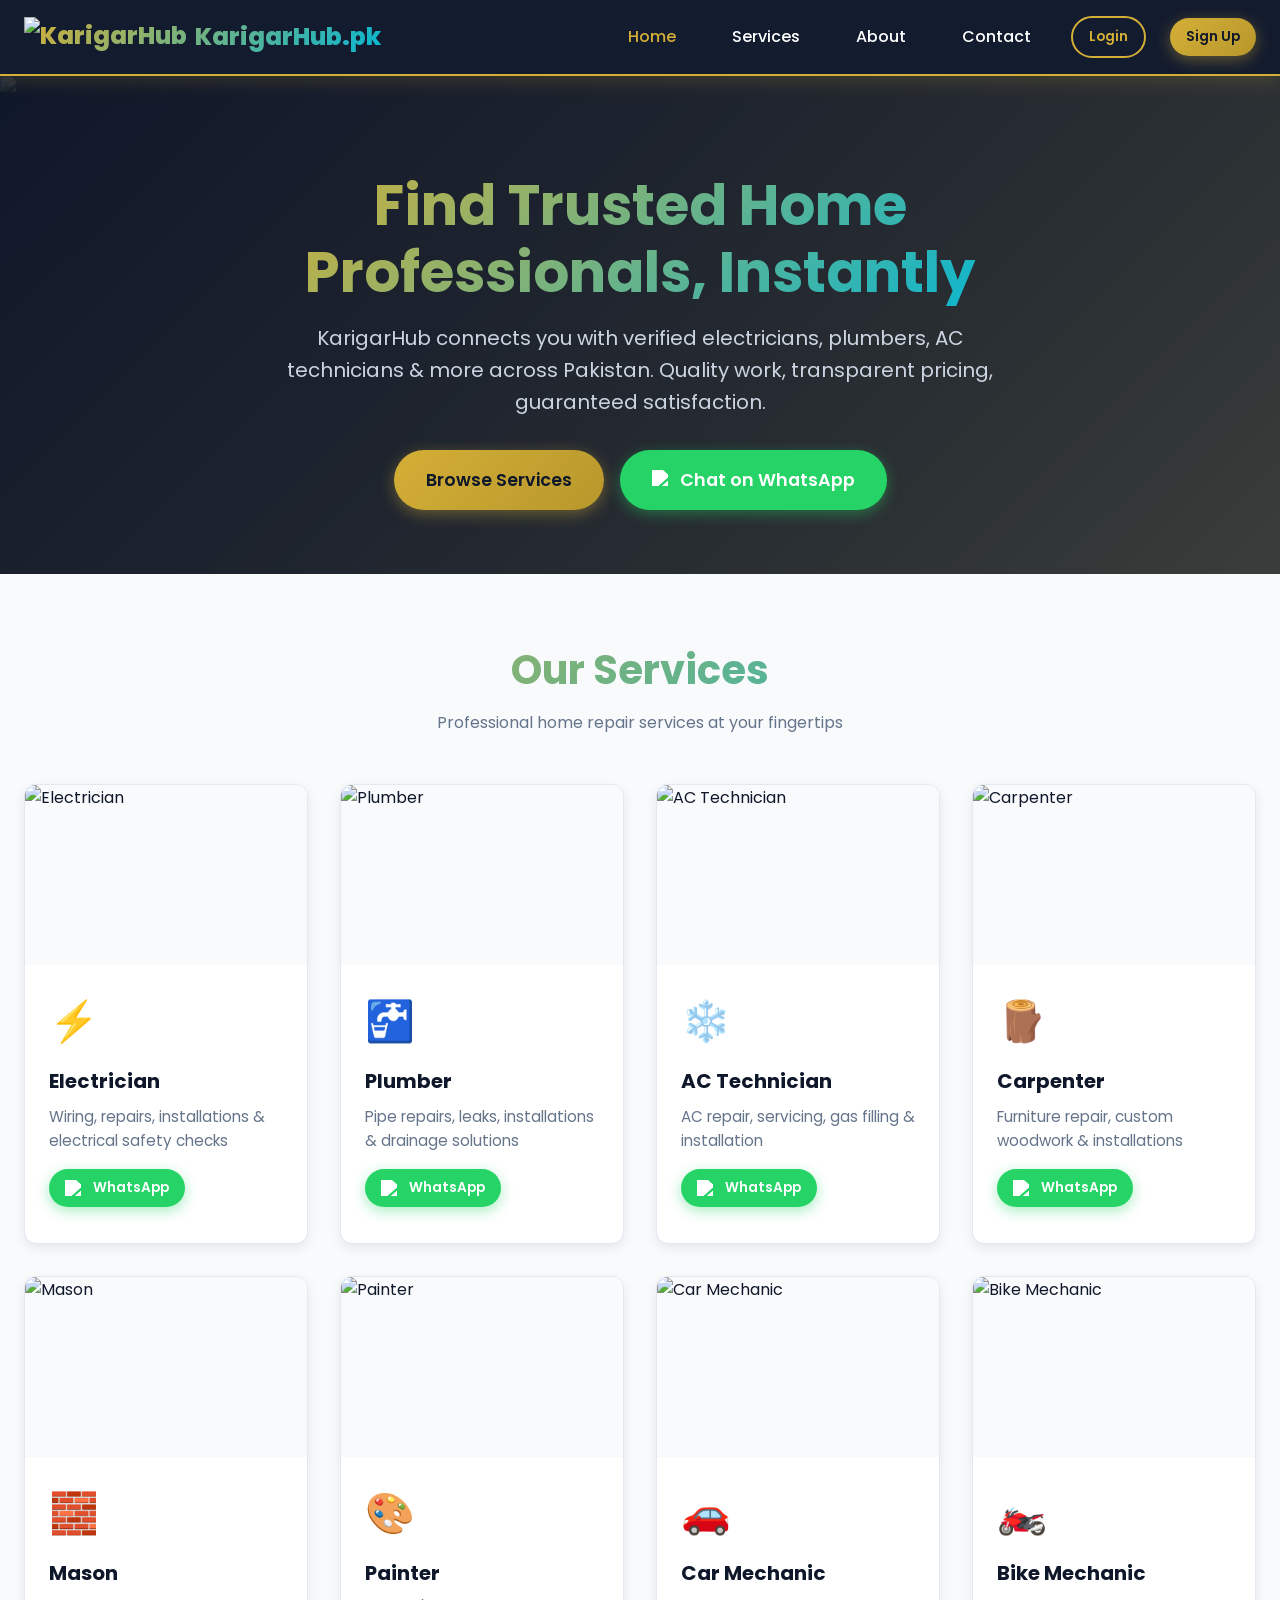
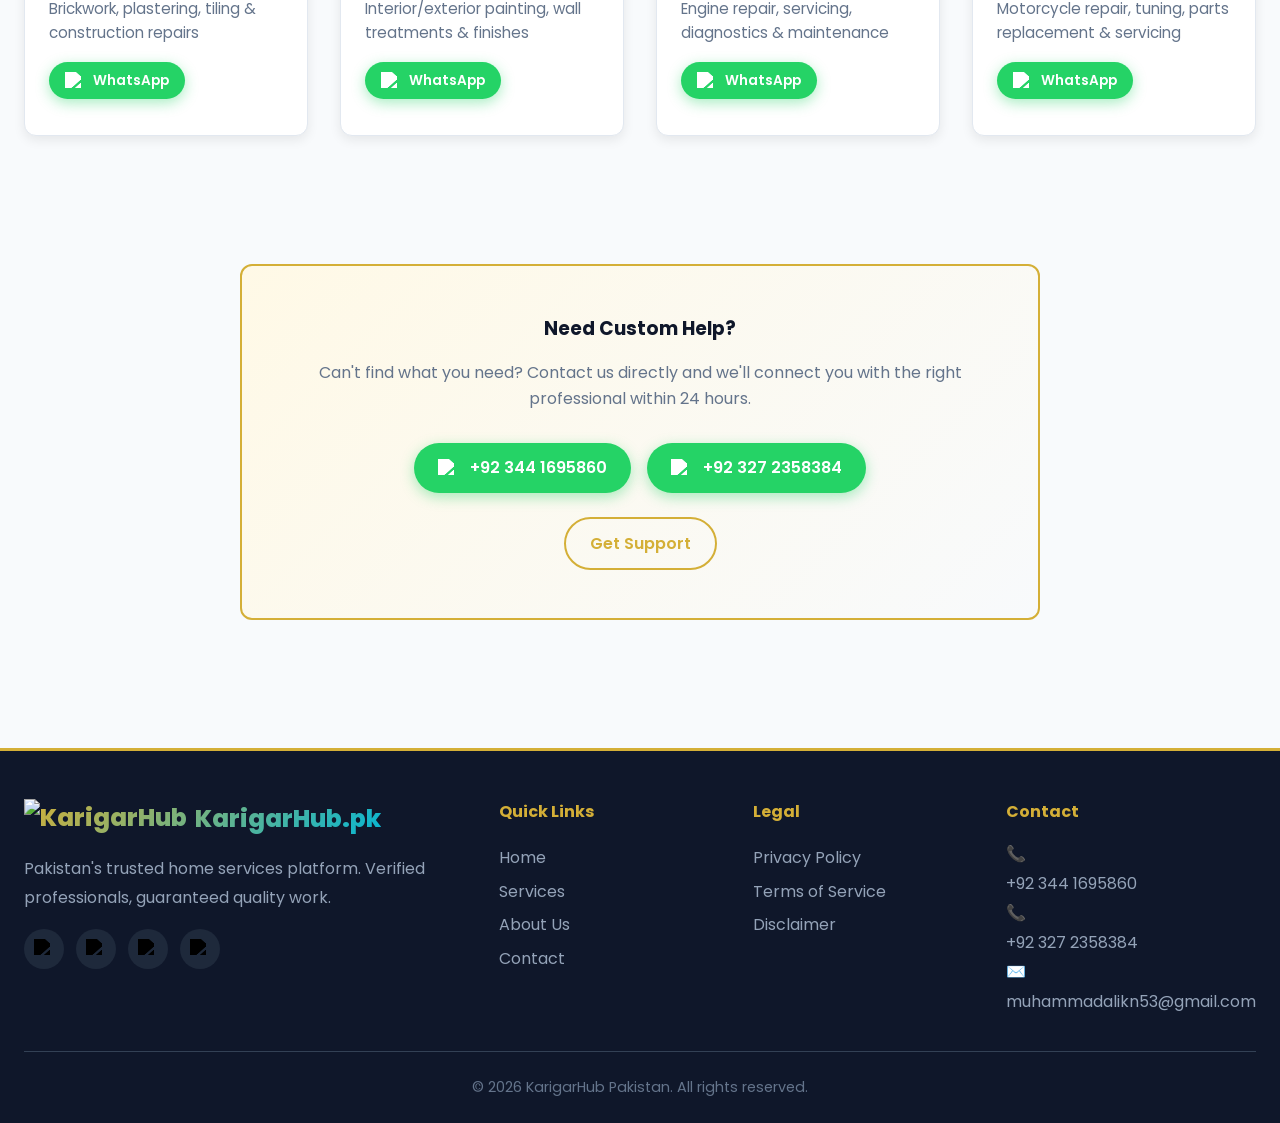
==== index.html @ e507ef94 "Update index.html" ====
<!DOCTYPE html>
<html lang="en-GB" dir="ltr">
<head>
  <meta charset="UTF-8">
  <meta name="viewport" content="width=device-width, initial-scale=1.0">
  <title>KarigarHub Pakistan – Home Services Platform</title>
  <meta name="description" content="Find trusted electricians, plumbers, AC technicians & mechanics in Pakistan. Fast, reliable home services at your doorstep.">
  <meta name="keywords" content="home services pakistan, electrician, plumber, ac repair, karigarhub">
  <meta name="author" content="Muhammad Ali">
  
  <!-- Favicon -->
  <link rel="icon" type="image/png" href="assets/images/favicon.png">
  
  <!-- Google Fonts - Poppins -->
  <link rel="preconnect" href="https://fonts.googleapis.com">
  <link rel="preconnect" href="https://fonts.gstatic.com" crossorigin>
  <link href="https://fonts.googleapis.com/css2?family=Poppins:wght@400;500;600;700;800&display=swap" rel="stylesheet">
  
  <style>
    :root {
      --primary: #D4AF37;
      --primary-dark: #B8972B;
      --primary-light: #FFF9E6;
      --secondary: #0F172A;
      --accent: #06B6D4;
      --bg: #F8FAFC;
      --surface: #FFFFFF;
      --text: #0F172A;
      --text-sec: #64748B;
      --border: #E2E8F0;
      --radius: 12px;
      --radius-full: 9999px;
      --shadow: 0 4px 12px rgba(0, 0, 0, 0.08);
      --shadow-lg: 0 8px 30px rgba(0, 0, 0, 0.12);
      --transition: all 0.3s cubic-bezier(0.4, 0, 0.2, 1);
    }
    
    * { box-sizing: border-box; margin: 0; padding: 0; }
    html { scroll-behavior: smooth; }
    body {
      font-family: 'Poppins', sans-serif;
      background: var(--bg);
      color: var(--text);
      line-height: 1.6;
    }
    
    .container { max-width: 1280px; margin: 0 auto; padding: 0 1.5rem; }
    .text-center { text-align: center; }
    .text-muted { color: var(--text-sec); }
    .section { padding: 4rem 0; }
    
    /* Navbar */
    .navbar {
      position: sticky; top: 0; z-index: 1000;
      background: rgba(15, 23, 42, 0.98);
      backdrop-filter: blur(20px);
      border-bottom: 2px solid var(--primary);
      padding: 1rem 0;
      box-shadow: 0 4px 20px rgba(212, 175, 55, 0.2);
    }
    .nav-container {
      display: flex; justify-content: space-between; align-items: center;
      max-width: 1280px; margin: 0 auto; padding: 0 1.5rem;
    }
    .logo {
      display: flex; align-items: center; gap: 0.5rem;
      font-weight: 800; font-size: 1.5rem;
      background: linear-gradient(135deg, var(--primary), var(--accent));
      -webkit-background-clip: text; -webkit-text-fill-color: transparent;
      text-decoration: none;
    }
    .logo-img { height: 40px; width: auto; }
    .nav-links { display: flex; gap: 1.5rem; align-items: center; }
    .nav-link {
      color: white; text-decoration: none; font-weight: 500;
      padding: 0.5rem 1rem; border-radius: var(--radius-full);
      transition: var(--transition);
    }
    .nav-link:hover, .nav-link.active { color: var(--primary); }
    .mobile-toggle { display: none; background: none; border: none; color: white; font-size: 1.5rem; cursor: pointer; }
    
    /* Buttons */
    .btn {
      display: inline-flex; align-items: center; justify-content: center;
      gap: 0.5rem; padding: 0.75rem 1.5rem;
      font-family: 'Poppins', sans-serif; font-weight: 600;
      border-radius: var(--radius-full); border: none; cursor: pointer;
      transition: var(--transition); text-decoration: none;
    }
    .btn-primary {
      background: linear-gradient(135deg, var(--primary), var(--primary-dark));
      color: var(--secondary); box-shadow: 0 4px 15px rgba(212, 175, 55, 0.4);
    }
    .btn-primary:hover { transform: translateY(-3px); box-shadow: 0 6px 25px rgba(212, 175, 55, 0.6); }
    .btn-outline {
      background: transparent; border: 2px solid var(--primary); color: var(--primary);
    }
    .btn-outline:hover { background: var(--primary); color: var(--secondary); }
    .btn-whatsapp {
      background: #25D366; color: white; box-shadow: 0 4px 14px rgba(37, 211, 102, 0.4);
    }
    .btn-whatsapp:hover { background: #128C7E; transform: translateY(-2px); }
    .btn-sm { padding: 0.5rem 1rem; font-size: 0.85rem; }
    .btn-lg { padding: 1rem 2rem; font-size: 1.1rem; }
    
    /* Hero */
    .hero {
      position: relative; padding: 6rem 0 4rem;
      background: linear-gradient(135deg, var(--secondary), #1E293B);
      overflow: hidden;
    }
    .hero-bg { position: absolute; inset: 0; }
    .hero-bg-img {
      width: 100%; height: 100%; object-fit: cover;
      filter: brightness(0.6);
    }
    .hero-overlay {
      position: absolute; inset: 0;
      background: linear-gradient(135deg, rgba(15,23,42,0.85), rgba(212,175,55,0.15));
    }
    .hero-content { position: relative; z-index: 1; text-align: center; max-width: 800px; margin: 0 auto; }
    .hero h1 {
      font-size: clamp(2rem, 5vw, 3.5rem);
      margin-bottom: 1rem;
      background: linear-gradient(135deg, var(--primary), var(--accent));
      -webkit-background-clip: text; -webkit-text-fill-color: transparent;
      line-height: 1.2;
    }
    .hero p { font-size: 1.25rem; margin-bottom: 2rem; color: #CBD5E1; }
    .hero-cta { display: flex; gap: 1rem; justify-content: center; flex-wrap: wrap; }
    
    /* Services */
    .section-header { margin-bottom: 3rem; }
    .section-header h2 {
      font-size: 2.5rem; margin-bottom: 0.5rem;
      background: linear-gradient(135deg, var(--primary), var(--accent));
      -webkit-background-clip: text; -webkit-text-fill-color: transparent;
    }
    .services-grid {
      display: grid; grid-template-columns: repeat(auto-fit, minmax(280px, 1fr));
      gap: 2rem;
    }
    .service-card {
      background: var(--surface); border-radius: var(--radius);
      overflow: hidden; box-shadow: var(--shadow);
      transition: var(--transition); border: 1px solid var(--border);
    }
    .service-card:hover {
      transform: translateY(-8px); box-shadow: var(--shadow-lg);
      border-color: var(--primary);
    }
    .service-card-img {
      height: 180px; overflow: hidden; background: var(--bg);
    }
    .service-card-img img {
      width: 100%; height: 100%; object-fit: cover;
      transition: var(--transition);
    }
    .service-card:hover .service-card-img img { transform: scale(1.05); }
    .service-card-content { padding: 1.5rem; }
    .service-icon { font-size: 2.5rem; margin-bottom: 0.75rem; display: block; }
    .service-name { font-weight: 700; font-size: 1.25rem; margin-bottom: 0.5rem; }
    .service-desc { font-size: 0.95rem; margin-bottom: 1rem; color: var(--text-sec); }
    
    /* Support CTA */
    .support-cta {
      background: linear-gradient(135deg, var(--primary-light), var(--bg));
      border: 2px solid var(--primary);
    }
    
    /* Footer */
    .footer {
      background: var(--secondary); border-top: 3px solid var(--primary);
      padding: 3rem 0 1.5rem; margin-top: 4rem;
    }
    .footer-grid {
      display: grid; grid-template-columns: 2fr 1fr 1fr 1fr;
      gap: 2rem; margin-bottom: 2rem;
    }
    .footer-brand .logo { margin-bottom: 1rem; display: inline-flex; }
    .footer-brand p { color: #94A3B8; line-height: 1.8; }
    .footer-links h4 { color: var(--primary); margin-bottom: 1rem; font-size: 1rem; }
    .footer-links a {
      display: block; padding: 0.25rem 0; color: #94A3B8;
      transition: var(--transition); text-decoration: none;
    }
    .footer-links a:hover { color: var(--primary); padding-left: 8px; }
    .social-links { display: flex; gap: 0.75rem; margin-top: 1rem; }
    .social-link {
      width: 40px; height: 40px; border-radius: 50%;
      background: #1E293B; display: flex; align-items: center;
      justify-content: center; color: var(--primary); transition: var(--transition);
    }
    .social-link:hover { background: var(--primary); color: var(--secondary); transform: translateY(-3px); }
    .social-link img { width: 20px; height: 20px; filter: brightness(0) saturate(100%); }
    .footer-bottom {
      text-align: center; padding-top: 1.5rem;
      border-top: 1px solid #334155; color: #64748B; font-size: 0.9rem;
    }
    
    /* Responsive */
    @media (max-width: 992px) {
      .footer-grid { grid-template-columns: 1fr 1fr; }
    }
    @media (max-width: 768px) {
      .nav-links { display: none; }
      .mobile-toggle { display: block; }
      .hero h1 { font-size: 2rem; }
      .hero p { font-size: 1rem; }
      .hero-cta { flex-direction: column; }
      .btn-lg { width: 100%; max-width: 300px; }
      .services-grid { grid-template-columns: 1fr; }
      .footer-grid { grid-template-columns: 1fr; text-align: center; }
      .social-links { justify-content: center; }
    }
  </style>
</head>
<body>
  <!-- Navigation -->
  <nav class="navbar">
    <div class="nav-container">
      <a href="index.html" class="logo">
        <img src="assets/images/logo.png" alt="KarigarHub" class="logo-img">
        KarigarHub.pk
      </a>
      <button class="mobile-toggle" aria-label="Toggle menu">☰</button>
      <div class="nav-links">
        <a href="index.html" class="nav-link active">Home</a>
        <a href="#services" class="nav-link">Services</a>
        <a href="about.html" class="nav-link">About</a>
        <a href="contact.html" class="nav-link">Contact</a>
        <a href="login.html" class="btn btn-sm btn-outline">Login</a>
        <a href="signup.html" class="btn btn-sm btn-primary">Sign Up</a>
      </div>
    </div>
  </nav>
  
  <!-- Hero Section -->
  <section class="hero">
    <div class="hero-bg">
      <img src="assets/images/hero.jpg" alt="Home services in Pakistan" class="hero-bg-img">
      <div class="hero-overlay"></div>
    </div>
    <div class="hero-content container">
      <h1>Find Trusted Home Professionals, Instantly</h1>
      <p>KarigarHub connects you with verified electricians, plumbers, AC technicians & more across Pakistan. Quality work, transparent pricing, guaranteed satisfaction.</p>
      <div class="hero-cta">
        <a href="#services" class="btn btn-lg btn-primary">Browse Services</a>
        <a href="https://wa.me/923441695860" target="_blank" rel="noopener" class="btn btn-lg btn-whatsapp">
          <img src="assets/icons/whatsapp.svg" alt="WhatsApp" style="width: 20px; height: 20px; filter: brightness(0) invert(1);">
          Chat on WhatsApp
        </a>
      </div>
    </div>
  </section>
  
  <!-- Services Section -->
  <section id="services" class="section">
    <div class="container">
      <div class="section-header text-center">
        <h2>Our Services</h2>
        <p class="text-muted">Professional home repair services at your fingertips</p>
      </div>
      
      <div class="services-grid">
        <!-- Electrician -->
        <article class="service-card">
          <div class="service-card-img">
            <img src="assets/images/electrician.jpg" alt="Electrician">
          </div>
          <div class="service-card-content">
            <span class="service-icon">⚡</span>
            <h3 class="service-name">Electrician</h3>
            <p class="service-desc">Wiring, repairs, installations & electrical safety checks</p>
            <a href="https://wa.me/923441695860?text=I need an electrician" target="_blank" rel="noopener" class="btn btn-sm btn-whatsapp">
              <img src="assets/icons/whatsapp.svg" alt="WhatsApp" style="width: 16px; height: 16px; filter: brightness(0) invert(1); margin-right: 4px;">
              WhatsApp
            </a>
          </div>
        </article>
        
        <!-- Plumber -->
        <article class="service-card">
          <div class="service-card-img">
            <img src="assets/images/plumber.jpg" alt="Plumber">
          </div>
          <div class="service-card-content">
            <span class="service-icon">🚰</span>
            <h3 class="service-name">Plumber</h3>
            <p class="service-desc">Pipe repairs, leaks, installations & drainage solutions</p>
            <a href="https://wa.me/923441695860?text=I need a plumber" target="_blank" rel="noopener" class="btn btn-sm btn-whatsapp">
              <img src="assets/icons/whatsapp.svg" alt="WhatsApp" style="width: 16px; height: 16px; filter: brightness(0) invert(1); margin-right: 4px;">
              WhatsApp
            </a>
          </div>
        </article>
        
        <!-- AC Technician -->
        <article class="service-card">
          <div class="service-card-img">
            <img src="assets/images/ac-tech.jpg" alt="AC Technician">
          </div>
          <div class="service-card-content">
            <span class="service-icon">❄️</span>
            <h3 class="service-name">AC Technician</h3>
            <p class="service-desc">AC repair, servicing, gas filling & installation</p>
            <a href="https://wa.me/923441695860?text=I need AC repair" target="_blank" rel="noopener" class="btn btn-sm btn-whatsapp">
              <img src="assets/icons/whatsapp.svg" alt="WhatsApp" style="width: 16px; height: 16px; filter: brightness(0) invert(1); margin-right: 4px;">
              WhatsApp
            </a>
          </div>
        </article>
        
        <!-- Carpenter -->
        <article class="service-card">
          <div class="service-card-img">
            <img src="assets/images/carpenter.jpg" alt="Carpenter">
          </div>
          <div class="service-card-content">
            <span class="service-icon">🪵</span>
            <h3 class="service-name">Carpenter</h3>
            <p class="service-desc">Furniture repair, custom woodwork & installations</p>
            <a href="https://wa.me/923441695860?text=I need a carpenter" target="_blank" rel="noopener" class="btn btn-sm btn-whatsapp">
              <img src="assets/icons/whatsapp.svg" alt="WhatsApp" style="width: 16px; height: 16px; filter: brightness(0) invert(1); margin-right: 4px;">
              WhatsApp
            </a>
          </div>
        </article>
        
        <!-- Mason -->
        <article class="service-card">
          <div class="service-card-img">
            <img src="assets/images/mason.jpg" alt="Mason">
          </div>
          <div class="service-card-content">
            <span class="service-icon">🧱</span>
            <h3 class="service-name">Mason</h3>
            <p class="service-desc">Brickwork, plastering, tiling & construction repairs</p>
            <a href="https://wa.me/923441695860?text=I need a mason" target="_blank" rel="noopener" class="btn btn-sm btn-whatsapp">
              <img src="assets/icons/whatsapp.svg" alt="WhatsApp" style="width: 16px; height: 16px; filter: brightness(0) invert(1); margin-right: 4px;">
              WhatsApp
            </a>
          </div>
        </article>
        
        <!-- Painter -->
        <article class="service-card">
          <div class="service-card-img">
            <img src="assets/images/painter.jpg" alt="Painter">
          </div>
          <div class="service-card-content">
            <span class="service-icon">🎨</span>
            <h3 class="service-name">Painter</h3>
            <p class="service-desc">Interior/exterior painting, wall treatments & finishes</p>
            <a href="https://wa.me/923441695860?text=I need a painter" target="_blank" rel="noopener" class="btn btn-sm btn-whatsapp">
              <img src="assets/icons/whatsapp.svg" alt="WhatsApp" style="width: 16px; height: 16px; filter: brightness(0) invert(1); margin-right: 4px;">
              WhatsApp
            </a>
          </div>
        </article>
        
        <!-- Car Mechanic -->
        <article class="service-card">
          <div class="service-card-img">
            <img src="assets/images/car-mechanic.jpg" alt="Car Mechanic">
          </div>
          <div class="service-card-content">
            <span class="service-icon">🚗</span>
            <h3 class="service-name">Car Mechanic</h3>
            <p class="service-desc">Engine repair, servicing, diagnostics & maintenance</p>
            <a href="https://wa.me/923441695860?text=I need a car mechanic" target="_blank" rel="noopener" class="btn btn-sm btn-whatsapp">
              <img src="assets/icons/whatsapp.svg" alt="WhatsApp" style="width: 16px; height: 16px; filter: brightness(0) invert(1); margin-right: 4px;">
              WhatsApp
            </a>
          </div>
        </article>
        
        <!-- Bike Mechanic -->
        <article class="service-card">
          <div class="service-card-img">
            <img src="assets/images/bike-mechanic.jpg" alt="Bike Mechanic">
          </div>
          <div class="service-card-content">
            <span class="service-icon">🏍️</span>
            <h3 class="service-name">Bike Mechanic</h3>
            <p class="service-desc">Motorcycle repair, tuning, parts replacement & servicing</p>
            <a href="https://wa.me/923441695860?text=I need a bike mechanic" target="_blank" rel="noopener" class="btn btn-sm btn-whatsapp">
              <img src="assets/icons/whatsapp.svg" alt="WhatsApp" style="width: 16px; height: 16px; filter: brightness(0) invert(1); margin-right: 4px;">
              WhatsApp
            </a>
          </div>
        </article>
      </div>
    </div>
  </section>
  
  <!-- Support CTA -->
  <section class="section" style="background: var(--bg);">
    <div class="container">
      <div class="card support-cta text-center" style="max-width: 800px; margin: 0 auto; padding: 3rem; border-radius: var(--radius);">
        <h3 style="margin-bottom: 1rem;">Need Custom Help?</h3>
        <p class="text-muted" style="margin-bottom: 2rem;">Can't find what you need? Contact us directly and we'll connect you with the right professional within 24 hours.</p>
        <div style="display: flex; gap: 1rem; justify-content: center; flex-wrap: wrap; margin-bottom: 1.5rem;">
          <a href="https://wa.me/923441695860" target="_blank" rel="noopener" class="btn btn-whatsapp">
            <img src="assets/icons/whatsapp.svg" alt="WhatsApp" style="width: 18px; height: 18px; filter: brightness(0) invert(1); margin-right: 6px;">
            +92 344 1695860
          </a>
          <a href="https://wa.me/923272358384" target="_blank" rel="noopener" class="btn btn-whatsapp">
            <img src="assets/icons/whatsapp.svg" alt="WhatsApp" style="width: 18px; height: 18px; filter: brightness(0) invert(1); margin-right: 6px;">
            +92 327 2358384
          </a>
        </div>
        <a href="contact.html" class="btn btn-outline">Get Support</a>
      </div>
    </div>
  </section>
  
  <!-- Footer -->
  <footer class="footer">
    <div class="container">
      <div class="footer-grid">
        <div class="footer-brand">
          <a href="index.html" class="logo">
            <img src="assets/images/logo.png" alt="KarigarHub" class="logo-img">
            KarigarHub.pk
          </a>
          <p>Pakistan's trusted home services platform. Verified professionals, guaranteed quality work.</p>
          <div class="social-links">
            <a href="https://www.facebook.com/share/1HtgWdb4eR/" target="_blank" rel="noopener" class="social-link" aria-label="Facebook">
              <img src="assets/icons/facebook.svg" alt="Facebook">
            </a>
            <a href="https://www.instagram.com/explorevista2025" target="_blank" rel="noopener" class="social-link" aria-label="Instagram">
              <img src="assets/icons/instagram.svg" alt="Instagram">
            </a>
            <a href="https://www.linkedin.com/in/muhammad-ali-kn-22505a28a" target="_blank" rel="noopener" class="social-link" aria-label="LinkedIn">
              <img src="assets/icons/linkedin.svg" alt="LinkedIn">
            </a>
            <a href="https://t.me/Aiearnverse" target="_blank" rel="noopener" class="social-link" aria-label="Telegram">
              <img src="assets/icons/telegram.svg" alt="Telegram">
            </a>
          </div>
        </div>
        
        <div class="footer-links">
          <h4>Quick Links</h4>
          <a href="index.html">Home</a>
          <a href="#services">Services</a>
          <a href="about.html">About Us</a>
          <a href="contact.html">Contact</a>
        </div>
        
        <div class="footer-links">
          <h4>Legal</h4>
          <a href="privacy.html">Privacy Policy</a>
          <a href="terms.html">Terms of Service</a>
          <a href="disclaimer.html">Disclaimer</a>
        </div>
        
        <div class="footer-links">
          <h4>Contact</h4>
          <p>📞 <a href="tel:+923441695860" style="color: #94A3B8; text-decoration: none;">+92 344 1695860</a></p>
          <p>📞 <a href="tel:+923272358384" style="color: #94A3B8; text-decoration: none;">+92 327 2358384</a></p>
          <p>✉️ <a href="mailto:muhammadalikn53@gmail.com" style="color: #94A3B8; text-decoration: none;">muhammadalikn53@gmail.com</a></p>
        </div>
      </div>
      
      <div class="footer-bottom">
        <p>&copy; <span id="currentYear"></span> KarigarHub Pakistan. All rights reserved.</p>
      </div>
    </div>
  </footer>
  
  <script>
    document.getElementById('currentYear').textContent = new Date().getFullYear();
  </script>
</body>
</html>
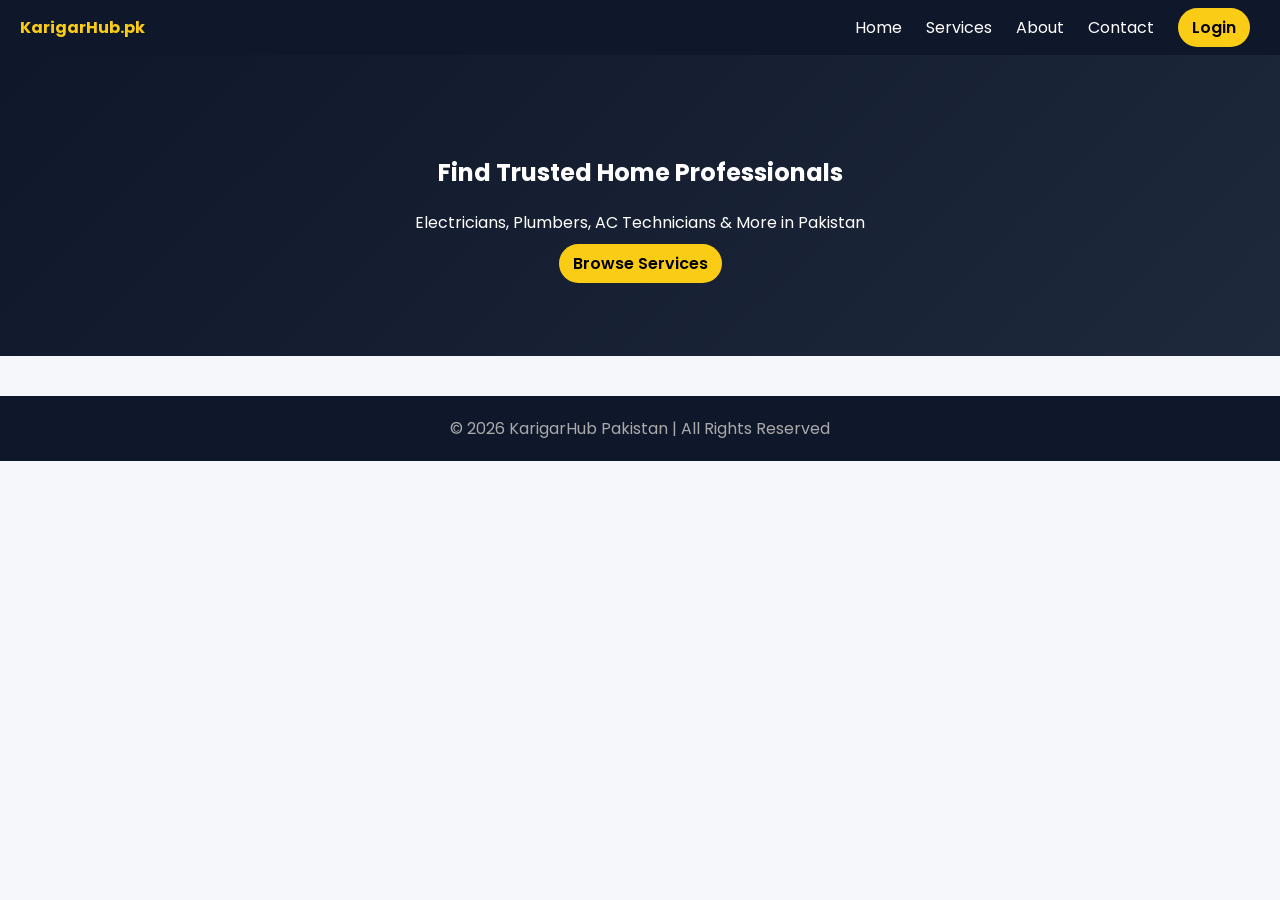
==== commit dda38316: "Update index.html" ====
--- a/index.html
+++ b/index.html
@@ -3,475 +3,154 @@
 <head>
   <meta charset="UTF-8">
   <meta name="viewport" content="width=device-width, initial-scale=1.0">
-  <title>KarigarHub Pakistan – Home Services Platform</title>
-  <meta name="description" content="Find trusted electricians, plumbers, AC technicians & mechanics in Pakistan. Fast, reliable home services at your doorstep.">
-  <meta name="keywords" content="home services pakistan, electrician, plumber, ac repair, karigarhub">
+
+  <!-- ================= SEO CORE ================= -->
+  <title>KarigarHub Pakistan | Trusted Home Services Platform</title>
+  <meta name="description" content="KarigarHub Pakistan connects you with verified electricians, plumbers, AC technicians, carpenters & mechanics. Fast, reliable home services at your doorstep.">
+  <meta name="keywords" content="home services pakistan, electrician pakistan, plumber pakistan, ac repair, karigarhub, skilled workers pakistan">
   <meta name="author" content="Muhammad Ali">
-  
-  <!-- Favicon -->
-  <link rel="icon" type="image/png" href="assets/images/favicon.png">
-  
-  <!-- Google Fonts - Poppins -->
-  <link rel="preconnect" href="https://fonts.googleapis.com">
-  <link rel="preconnect" href="https://fonts.gstatic.com" crossorigin>
-  <link href="https://fonts.googleapis.com/css2?family=Poppins:wght@400;500;600;700;800&display=swap" rel="stylesheet">
-  
+
+  <!-- ================= GOOGLE SEARCH CONSOLE ================= -->
+  <meta name="google-site-verification" content="DcbWTnUxvJVAUExh8X-csHxO0JJmB4AMAIuveWWCdDo" />
+
+  <!-- ================= OPEN GRAPH (FACEBOOK/WHATSAPP SEO) ================= -->
+  <meta property="og:title" content="KarigarHub Pakistan - Trusted Home Services">
+  <meta property="og:description" content="Verified electricians, plumbers & technicians across Pakistan. Book trusted professionals instantly.">
+  <meta property="og:image" content="assets/images/og-image.jpg">
+  <meta property="og:url" content="https://karigarhubpk.github.io">
+  <meta property="og:type" content="website">
+
+  <!-- ================= TWITTER CARDS ================= -->
+  <meta name="twitter:card" content="summary_large_image">
+  <meta name="twitter:title" content="KarigarHub Pakistan">
+  <meta name="twitter:description" content="Book trusted home service professionals in Pakistan instantly.">
+  <meta name="twitter:image" content="assets/images/og-image.jpg">
+
+  <!-- ================= FAVICON ================= -->
+  <link rel="icon" href="assets/images/favicon.png">
+
+  <!-- ================= GOOGLE FONTS ================= -->
+  <link href="https://fonts.googleapis.com/css2?family=Poppins:wght@400;500;600;700&display=swap" rel="stylesheet">
+
+  <!-- ================= GOOGLE ANALYTICS ================= -->
+  <script async src="https://www.googletagmanager.com/gtag/js?id=G-Z9NE5E50GG"></script>
+  <script>
+    window.dataLayer = window.dataLayer || [];
+    function gtag(){dataLayer.push(arguments);}
+    gtag('js', new Date());
+    gtag('config', 'G-Z9NE5E50GG');
+  </script>
+
+  <!-- ================= ADSENSE READY ================= -->
+  <script async src="https://pagead2.googlesyndication.com/pagead/js/adsbygoogle.js?client=ca-pub-7495097418204600"
+     crossorigin="anonymous"></script>
+
+  <!-- ================= SCHEMA MARKUP (SEO BOOST) ================= -->
+  <script type="application/ld+json">
+  {
+    "@context": "https://schema.org",
+    "@type": "LocalBusiness",
+    "name": "KarigarHub Pakistan",
+    "url": "https://karigarhubpk.github.io",
+    "image": "assets/images/logo.png",
+    "description": "Home services platform connecting customers with verified professionals in Pakistan.",
+    "address": {
+      "@type": "PostalAddress",
+      "addressCountry": "PK"
+    }
+  }
+  </script>
+
+  <!-- ================= STYLES ================= -->
   <style>
-    :root {
-      --primary: #D4AF37;
-      --primary-dark: #B8972B;
-      --primary-light: #FFF9E6;
-      --secondary: #0F172A;
-      --accent: #06B6D4;
-      --bg: #F8FAFC;
-      --surface: #FFFFFF;
-      --text: #0F172A;
-      --text-sec: #64748B;
-      --border: #E2E8F0;
-      --radius: 12px;
-      --radius-full: 9999px;
-      --shadow: 0 4px 12px rgba(0, 0, 0, 0.08);
-      --shadow-lg: 0 8px 30px rgba(0, 0, 0, 0.12);
-      --transition: all 0.3s cubic-bezier(0.4, 0, 0.2, 1);
+    body { margin:0; font-family:Poppins,sans-serif; background:#f5f7fb; }
+
+    header {
+      background:#0f172a;
+      color:white;
+      padding:15px 20px;
+      display:flex;
+      justify-content:space-between;
+      align-items:center;
     }
-    
-    * { box-sizing: border-box; margin: 0; padding: 0; }
-    html { scroll-behavior: smooth; }
-    body {
-      font-family: 'Poppins', sans-serif;
-      background: var(--bg);
-      color: var(--text);
-      line-height: 1.6;
+
+    .logo { font-weight:700; color:#facc15; }
+
+    nav a {
+      color:white;
+      margin:0 10px;
+      text-decoration:none;
     }
-    
-    .container { max-width: 1280px; margin: 0 auto; padding: 0 1.5rem; }
-    .text-center { text-align: center; }
-    .text-muted { color: var(--text-sec); }
-    .section { padding: 4rem 0; }
-    
-    /* Navbar */
-    .navbar {
-      position: sticky; top: 0; z-index: 1000;
-      background: rgba(15, 23, 42, 0.98);
-      backdrop-filter: blur(20px);
-      border-bottom: 2px solid var(--primary);
-      padding: 1rem 0;
-      box-shadow: 0 4px 20px rgba(212, 175, 55, 0.2);
+
+    .btn {
+      padding:8px 14px;
+      border-radius:20px;
+      background:#facc15;
+      color:black;
+      font-weight:600;
+      text-decoration:none;
     }
-    .nav-container {
-      display: flex; justify-content: space-between; align-items: center;
-      max-width: 1280px; margin: 0 auto; padding: 0 1.5rem;
+
+    .hero {
+      text-align:center;
+      padding:80px 20px;
+      background:linear-gradient(135deg,#0f172a,#1e293b);
+      color:white;
     }
-    .logo {
-      display: flex; align-items: center; gap: 0.5rem;
-      font-weight: 800; font-size: 1.5rem;
-      background: linear-gradient(135deg, var(--primary), var(--accent));
-      -webkit-background-clip: text; -webkit-text-fill-color: transparent;
-      text-decoration: none;
+
+    footer {
+      background:#0f172a;
+      color:#aaa;
+      text-align:center;
+      padding:20px;
+      margin-top:40px;
     }
-    .logo-img { height: 40px; width: auto; }
-    .nav-links { display: flex; gap: 1.5rem; align-items: center; }
-    .nav-link {
-      color: white; text-decoration: none; font-weight: 500;
-      padding: 0.5rem 1rem; border-radius: var(--radius-full);
-      transition: var(--transition);
-    }
-    .nav-link:hover, .nav-link.active { color: var(--primary); }
-    .mobile-toggle { display: none; background: none; border: none; color: white; font-size: 1.5rem; cursor: pointer; }
-    
-    /* Buttons */
-    .btn {
-      display: inline-flex; align-items: center; justify-content: center;
-      gap: 0.5rem; padding: 0.75rem 1.5rem;
-      font-family: 'Poppins', sans-serif; font-weight: 600;
-      border-radius: var(--radius-full); border: none; cursor: pointer;
-      transition: var(--transition); text-decoration: none;
-    }
-    .btn-primary {
-      background: linear-gradient(135deg, var(--primary), var(--primary-dark));
-      color: var(--secondary); box-shadow: 0 4px 15px rgba(212, 175, 55, 0.4);
-    }
-    .btn-primary:hover { transform: translateY(-3px); box-shadow: 0 6px 25px rgba(212, 175, 55, 0.6); }
-    .btn-outline {
-      background: transparent; border: 2px solid var(--primary); color: var(--primary);
-    }
-    .btn-outline:hover { background: var(--primary); color: var(--secondary); }
-    .btn-whatsapp {
-      background: #25D366; color: white; box-shadow: 0 4px 14px rgba(37, 211, 102, 0.4);
-    }
-    .btn-whatsapp:hover { background: #128C7E; transform: translateY(-2px); }
-    .btn-sm { padding: 0.5rem 1rem; font-size: 0.85rem; }
-    .btn-lg { padding: 1rem 2rem; font-size: 1.1rem; }
-    
-    /* Hero */
-    .hero {
-      position: relative; padding: 6rem 0 4rem;
-      background: linear-gradient(135deg, var(--secondary), #1E293B);
-      overflow: hidden;
-    }
-    .hero-bg { position: absolute; inset: 0; }
-    .hero-bg-img {
-      width: 100%; height: 100%; object-fit: cover;
-      filter: brightness(0.6);
-    }
-    .hero-overlay {
-      position: absolute; inset: 0;
-      background: linear-gradient(135deg, rgba(15,23,42,0.85), rgba(212,175,55,0.15));
-    }
-    .hero-content { position: relative; z-index: 1; text-align: center; max-width: 800px; margin: 0 auto; }
-    .hero h1 {
-      font-size: clamp(2rem, 5vw, 3.5rem);
-      margin-bottom: 1rem;
-      background: linear-gradient(135deg, var(--primary), var(--accent));
-      -webkit-background-clip: text; -webkit-text-fill-color: transparent;
-      line-height: 1.2;
-    }
-    .hero p { font-size: 1.25rem; margin-bottom: 2rem; color: #CBD5E1; }
-    .hero-cta { display: flex; gap: 1rem; justify-content: center; flex-wrap: wrap; }
-    
-    /* Services */
-    .section-header { margin-bottom: 3rem; }
-    .section-header h2 {
-      font-size: 2.5rem; margin-bottom: 0.5rem;
-      background: linear-gradient(135deg, var(--primary), var(--accent));
-      -webkit-background-clip: text; -webkit-text-fill-color: transparent;
-    }
-    .services-grid {
-      display: grid; grid-template-columns: repeat(auto-fit, minmax(280px, 1fr));
-      gap: 2rem;
-    }
-    .service-card {
-      background: var(--surface); border-radius: var(--radius);
-      overflow: hidden; box-shadow: var(--shadow);
-      transition: var(--transition); border: 1px solid var(--border);
-    }
-    .service-card:hover {
-      transform: translateY(-8px); box-shadow: var(--shadow-lg);
-      border-color: var(--primary);
-    }
-    .service-card-img {
-      height: 180px; overflow: hidden; background: var(--bg);
-    }
-    .service-card-img img {
-      width: 100%; height: 100%; object-fit: cover;
-      transition: var(--transition);
-    }
-    .service-card:hover .service-card-img img { transform: scale(1.05); }
-    .service-card-content { padding: 1.5rem; }
-    .service-icon { font-size: 2.5rem; margin-bottom: 0.75rem; display: block; }
-    .service-name { font-weight: 700; font-size: 1.25rem; margin-bottom: 0.5rem; }
-    .service-desc { font-size: 0.95rem; margin-bottom: 1rem; color: var(--text-sec); }
-    
-    /* Support CTA */
-    .support-cta {
-      background: linear-gradient(135deg, var(--primary-light), var(--bg));
-      border: 2px solid var(--primary);
-    }
-    
-    /* Footer */
-    .footer {
-      background: var(--secondary); border-top: 3px solid var(--primary);
-      padding: 3rem 0 1.5rem; margin-top: 4rem;
-    }
-    .footer-grid {
-      display: grid; grid-template-columns: 2fr 1fr 1fr 1fr;
-      gap: 2rem; margin-bottom: 2rem;
-    }
-    .footer-brand .logo { margin-bottom: 1rem; display: inline-flex; }
-    .footer-brand p { color: #94A3B8; line-height: 1.8; }
-    .footer-links h4 { color: var(--primary); margin-bottom: 1rem; font-size: 1rem; }
-    .footer-links a {
-      display: block; padding: 0.25rem 0; color: #94A3B8;
-      transition: var(--transition); text-decoration: none;
-    }
-    .footer-links a:hover { color: var(--primary); padding-left: 8px; }
-    .social-links { display: flex; gap: 0.75rem; margin-top: 1rem; }
-    .social-link {
-      width: 40px; height: 40px; border-radius: 50%;
-      background: #1E293B; display: flex; align-items: center;
-      justify-content: center; color: var(--primary); transition: var(--transition);
-    }
-    .social-link:hover { background: var(--primary); color: var(--secondary); transform: translateY(-3px); }
-    .social-link img { width: 20px; height: 20px; filter: brightness(0) saturate(100%); }
-    .footer-bottom {
-      text-align: center; padding-top: 1.5rem;
-      border-top: 1px solid #334155; color: #64748B; font-size: 0.9rem;
-    }
-    
-    /* Responsive */
-    @media (max-width: 992px) {
-      .footer-grid { grid-template-columns: 1fr 1fr; }
-    }
-    @media (max-width: 768px) {
-      .nav-links { display: none; }
-      .mobile-toggle { display: block; }
-      .hero h1 { font-size: 2rem; }
-      .hero p { font-size: 1rem; }
-      .hero-cta { flex-direction: column; }
-      .btn-lg { width: 100%; max-width: 300px; }
-      .services-grid { grid-template-columns: 1fr; }
-      .footer-grid { grid-template-columns: 1fr; text-align: center; }
-      .social-links { justify-content: center; }
+
+    .mobile-toggle { display:none; cursor:pointer; }
+
+    @media(max-width:768px){
+      nav { display:none; }
+      .mobile-toggle { display:block; color:white; }
     }
   </style>
 </head>
+
 <body>
-  <!-- Navigation -->
-  <nav class="navbar">
-    <div class="nav-container">
-      <a href="index.html" class="logo">
-        <img src="assets/images/logo.png" alt="KarigarHub" class="logo-img">
-        KarigarHub.pk
-      </a>
-      <button class="mobile-toggle" aria-label="Toggle menu">☰</button>
-      <div class="nav-links">
-        <a href="index.html" class="nav-link active">Home</a>
-        <a href="#services" class="nav-link">Services</a>
-        <a href="about.html" class="nav-link">About</a>
-        <a href="contact.html" class="nav-link">Contact</a>
-        <a href="login.html" class="btn btn-sm btn-outline">Login</a>
-        <a href="signup.html" class="btn btn-sm btn-primary">Sign Up</a>
-      </div>
-    </div>
+
+<!-- ================= HEADER ================= -->
+<header>
+  <div class="logo">KarigarHub.pk</div>
+
+  <div class="mobile-toggle" onclick="toggleMenu()">☰</div>
+
+  <nav id="menu">
+    <a href="#">Home</a>
+    <a href="#services">Services</a>
+    <a href="about.html">About</a>
+    <a href="contact.html">Contact</a>
+    <a href="login.html" class="btn">Login</a>
   </nav>
-  
-  <!-- Hero Section -->
-  <section class="hero">
-    <div class="hero-bg">
-      <img src="assets/images/hero.jpg" alt="Home services in Pakistan" class="hero-bg-img">
-      <div class="hero-overlay"></div>
-    </div>
-    <div class="hero-content container">
-      <h1>Find Trusted Home Professionals, Instantly</h1>
-      <p>KarigarHub connects you with verified electricians, plumbers, AC technicians & more across Pakistan. Quality work, transparent pricing, guaranteed satisfaction.</p>
-      <div class="hero-cta">
-        <a href="#services" class="btn btn-lg btn-primary">Browse Services</a>
-        <a href="https://wa.me/923441695860" target="_blank" rel="noopener" class="btn btn-lg btn-whatsapp">
-          <img src="assets/icons/whatsapp.svg" alt="WhatsApp" style="width: 20px; height: 20px; filter: brightness(0) invert(1);">
-          Chat on WhatsApp
-        </a>
-      </div>
-    </div>
-  </section>
-  
-  <!-- Services Section -->
-  <section id="services" class="section">
-    <div class="container">
-      <div class="section-header text-center">
-        <h2>Our Services</h2>
-        <p class="text-muted">Professional home repair services at your fingertips</p>
-      </div>
-      
-      <div class="services-grid">
-        <!-- Electrician -->
-        <article class="service-card">
-          <div class="service-card-img">
-            <img src="assets/images/electrician.jpg" alt="Electrician">
-          </div>
-          <div class="service-card-content">
-            <span class="service-icon">⚡</span>
-            <h3 class="service-name">Electrician</h3>
-            <p class="service-desc">Wiring, repairs, installations & electrical safety checks</p>
-            <a href="https://wa.me/923441695860?text=I need an electrician" target="_blank" rel="noopener" class="btn btn-sm btn-whatsapp">
-              <img src="assets/icons/whatsapp.svg" alt="WhatsApp" style="width: 16px; height: 16px; filter: brightness(0) invert(1); margin-right: 4px;">
-              WhatsApp
-            </a>
-          </div>
-        </article>
-        
-        <!-- Plumber -->
-        <article class="service-card">
-          <div class="service-card-img">
-            <img src="assets/images/plumber.jpg" alt="Plumber">
-          </div>
-          <div class="service-card-content">
-            <span class="service-icon">🚰</span>
-            <h3 class="service-name">Plumber</h3>
-            <p class="service-desc">Pipe repairs, leaks, installations & drainage solutions</p>
-            <a href="https://wa.me/923441695860?text=I need a plumber" target="_blank" rel="noopener" class="btn btn-sm btn-whatsapp">
-              <img src="assets/icons/whatsapp.svg" alt="WhatsApp" style="width: 16px; height: 16px; filter: brightness(0) invert(1); margin-right: 4px;">
-              WhatsApp
-            </a>
-          </div>
-        </article>
-        
-        <!-- AC Technician -->
-        <article class="service-card">
-          <div class="service-card-img">
-            <img src="assets/images/ac-tech.jpg" alt="AC Technician">
-          </div>
-          <div class="service-card-content">
-            <span class="service-icon">❄️</span>
-            <h3 class="service-name">AC Technician</h3>
-            <p class="service-desc">AC repair, servicing, gas filling & installation</p>
-            <a href="https://wa.me/923441695860?text=I need AC repair" target="_blank" rel="noopener" class="btn btn-sm btn-whatsapp">
-              <img src="assets/icons/whatsapp.svg" alt="WhatsApp" style="width: 16px; height: 16px; filter: brightness(0) invert(1); margin-right: 4px;">
-              WhatsApp
-            </a>
-          </div>
-        </article>
-        
-        <!-- Carpenter -->
-        <article class="service-card">
-          <div class="service-card-img">
-            <img src="assets/images/carpenter.jpg" alt="Carpenter">
-          </div>
-          <div class="service-card-content">
-            <span class="service-icon">🪵</span>
-            <h3 class="service-name">Carpenter</h3>
-            <p class="service-desc">Furniture repair, custom woodwork & installations</p>
-            <a href="https://wa.me/923441695860?text=I need a carpenter" target="_blank" rel="noopener" class="btn btn-sm btn-whatsapp">
-              <img src="assets/icons/whatsapp.svg" alt="WhatsApp" style="width: 16px; height: 16px; filter: brightness(0) invert(1); margin-right: 4px;">
-              WhatsApp
-            </a>
-          </div>
-        </article>
-        
-        <!-- Mason -->
-        <article class="service-card">
-          <div class="service-card-img">
-            <img src="assets/images/mason.jpg" alt="Mason">
-          </div>
-          <div class="service-card-content">
-            <span class="service-icon">🧱</span>
-            <h3 class="service-name">Mason</h3>
-            <p class="service-desc">Brickwork, plastering, tiling & construction repairs</p>
-            <a href="https://wa.me/923441695860?text=I need a mason" target="_blank" rel="noopener" class="btn btn-sm btn-whatsapp">
-              <img src="assets/icons/whatsapp.svg" alt="WhatsApp" style="width: 16px; height: 16px; filter: brightness(0) invert(1); margin-right: 4px;">
-              WhatsApp
-            </a>
-          </div>
-        </article>
-        
-        <!-- Painter -->
-        <article class="service-card">
-          <div class="service-card-img">
-            <img src="assets/images/painter.jpg" alt="Painter">
-          </div>
-          <div class="service-card-content">
-            <span class="service-icon">🎨</span>
-            <h3 class="service-name">Painter</h3>
-            <p class="service-desc">Interior/exterior painting, wall treatments & finishes</p>
-            <a href="https://wa.me/923441695860?text=I need a painter" target="_blank" rel="noopener" class="btn btn-sm btn-whatsapp">
-              <img src="assets/icons/whatsapp.svg" alt="WhatsApp" style="width: 16px; height: 16px; filter: brightness(0) invert(1); margin-right: 4px;">
-              WhatsApp
-            </a>
-          </div>
-        </article>
-        
-        <!-- Car Mechanic -->
-        <article class="service-card">
-          <div class="service-card-img">
-            <img src="assets/images/car-mechanic.jpg" alt="Car Mechanic">
-          </div>
-          <div class="service-card-content">
-            <span class="service-icon">🚗</span>
-            <h3 class="service-name">Car Mechanic</h3>
-            <p class="service-desc">Engine repair, servicing, diagnostics & maintenance</p>
-            <a href="https://wa.me/923441695860?text=I need a car mechanic" target="_blank" rel="noopener" class="btn btn-sm btn-whatsapp">
-              <img src="assets/icons/whatsapp.svg" alt="WhatsApp" style="width: 16px; height: 16px; filter: brightness(0) invert(1); margin-right: 4px;">
-              WhatsApp
-            </a>
-          </div>
-        </article>
-        
-        <!-- Bike Mechanic -->
-        <article class="service-card">
-          <div class="service-card-img">
-            <img src="assets/images/bike-mechanic.jpg" alt="Bike Mechanic">
-          </div>
-          <div class="service-card-content">
-            <span class="service-icon">🏍️</span>
-            <h3 class="service-name">Bike Mechanic</h3>
-            <p class="service-desc">Motorcycle repair, tuning, parts replacement & servicing</p>
-            <a href="https://wa.me/923441695860?text=I need a bike mechanic" target="_blank" rel="noopener" class="btn btn-sm btn-whatsapp">
-              <img src="assets/icons/whatsapp.svg" alt="WhatsApp" style="width: 16px; height: 16px; filter: brightness(0) invert(1); margin-right: 4px;">
-              WhatsApp
-            </a>
-          </div>
-        </article>
-      </div>
-    </div>
-  </section>
-  
-  <!-- Support CTA -->
-  <section class="section" style="background: var(--bg);">
-    <div class="container">
-      <div class="card support-cta text-center" style="max-width: 800px; margin: 0 auto; padding: 3rem; border-radius: var(--radius);">
-        <h3 style="margin-bottom: 1rem;">Need Custom Help?</h3>
-        <p class="text-muted" style="margin-bottom: 2rem;">Can't find what you need? Contact us directly and we'll connect you with the right professional within 24 hours.</p>
-        <div style="display: flex; gap: 1rem; justify-content: center; flex-wrap: wrap; margin-bottom: 1.5rem;">
-          <a href="https://wa.me/923441695860" target="_blank" rel="noopener" class="btn btn-whatsapp">
-            <img src="assets/icons/whatsapp.svg" alt="WhatsApp" style="width: 18px; height: 18px; filter: brightness(0) invert(1); margin-right: 6px;">
-            +92 344 1695860
-          </a>
-          <a href="https://wa.me/923272358384" target="_blank" rel="noopener" class="btn btn-whatsapp">
-            <img src="assets/icons/whatsapp.svg" alt="WhatsApp" style="width: 18px; height: 18px; filter: brightness(0) invert(1); margin-right: 6px;">
-            +92 327 2358384
-          </a>
-        </div>
-        <a href="contact.html" class="btn btn-outline">Get Support</a>
-      </div>
-    </div>
-  </section>
-  
-  <!-- Footer -->
-  <footer class="footer">
-    <div class="container">
-      <div class="footer-grid">
-        <div class="footer-brand">
-          <a href="index.html" class="logo">
-            <img src="assets/images/logo.png" alt="KarigarHub" class="logo-img">
-            KarigarHub.pk
-          </a>
-          <p>Pakistan's trusted home services platform. Verified professionals, guaranteed quality work.</p>
-          <div class="social-links">
-            <a href="https://www.facebook.com/share/1HtgWdb4eR/" target="_blank" rel="noopener" class="social-link" aria-label="Facebook">
-              <img src="assets/icons/facebook.svg" alt="Facebook">
-            </a>
-            <a href="https://www.instagram.com/explorevista2025" target="_blank" rel="noopener" class="social-link" aria-label="Instagram">
-              <img src="assets/icons/instagram.svg" alt="Instagram">
-            </a>
-            <a href="https://www.linkedin.com/in/muhammad-ali-kn-22505a28a" target="_blank" rel="noopener" class="social-link" aria-label="LinkedIn">
-              <img src="assets/icons/linkedin.svg" alt="LinkedIn">
-            </a>
-            <a href="https://t.me/Aiearnverse" target="_blank" rel="noopener" class="social-link" aria-label="Telegram">
-              <img src="assets/icons/telegram.svg" alt="Telegram">
-            </a>
-          </div>
-        </div>
-        
-        <div class="footer-links">
-          <h4>Quick Links</h4>
-          <a href="index.html">Home</a>
-          <a href="#services">Services</a>
-          <a href="about.html">About Us</a>
-          <a href="contact.html">Contact</a>
-        </div>
-        
-        <div class="footer-links">
-          <h4>Legal</h4>
-          <a href="privacy.html">Privacy Policy</a>
-          <a href="terms.html">Terms of Service</a>
-          <a href="disclaimer.html">Disclaimer</a>
-        </div>
-        
-        <div class="footer-links">
-          <h4>Contact</h4>
-          <p>📞 <a href="tel:+923441695860" style="color: #94A3B8; text-decoration: none;">+92 344 1695860</a></p>
-          <p>📞 <a href="tel:+923272358384" style="color: #94A3B8; text-decoration: none;">+92 327 2358384</a></p>
-          <p>✉️ <a href="mailto:muhammadalikn53@gmail.com" style="color: #94A3B8; text-decoration: none;">muhammadalikn53@gmail.com</a></p>
-        </div>
-      </div>
-      
-      <div class="footer-bottom">
-        <p>&copy; <span id="currentYear"></span> KarigarHub Pakistan. All rights reserved.</p>
-      </div>
-    </div>
-  </footer>
-  
-  <script>
-    document.getElementById('currentYear').textContent = new Date().getFullYear();
-  </script>
+</header>
+
+<!-- ================= HERO ================= -->
+<section class="hero">
+  <h1>Find Trusted Home Professionals</h1>
+  <p>Electricians, Plumbers, AC Technicians & More in Pakistan</p>
+  <a href="#services" class="btn">Browse Services</a>
+</section>
+
+<!-- ================= FOOTER ================= -->
+<footer>
+  © 2026 KarigarHub Pakistan | All Rights Reserved
+</footer>
+
+<!-- ================= JS ================= -->
+<script>
+function toggleMenu(){
+  const menu = document.getElementById("menu");
+  menu.style.display = menu.style.display === "block" ? "none" : "block";
+}
+</script>
+
 </body>
 </html>
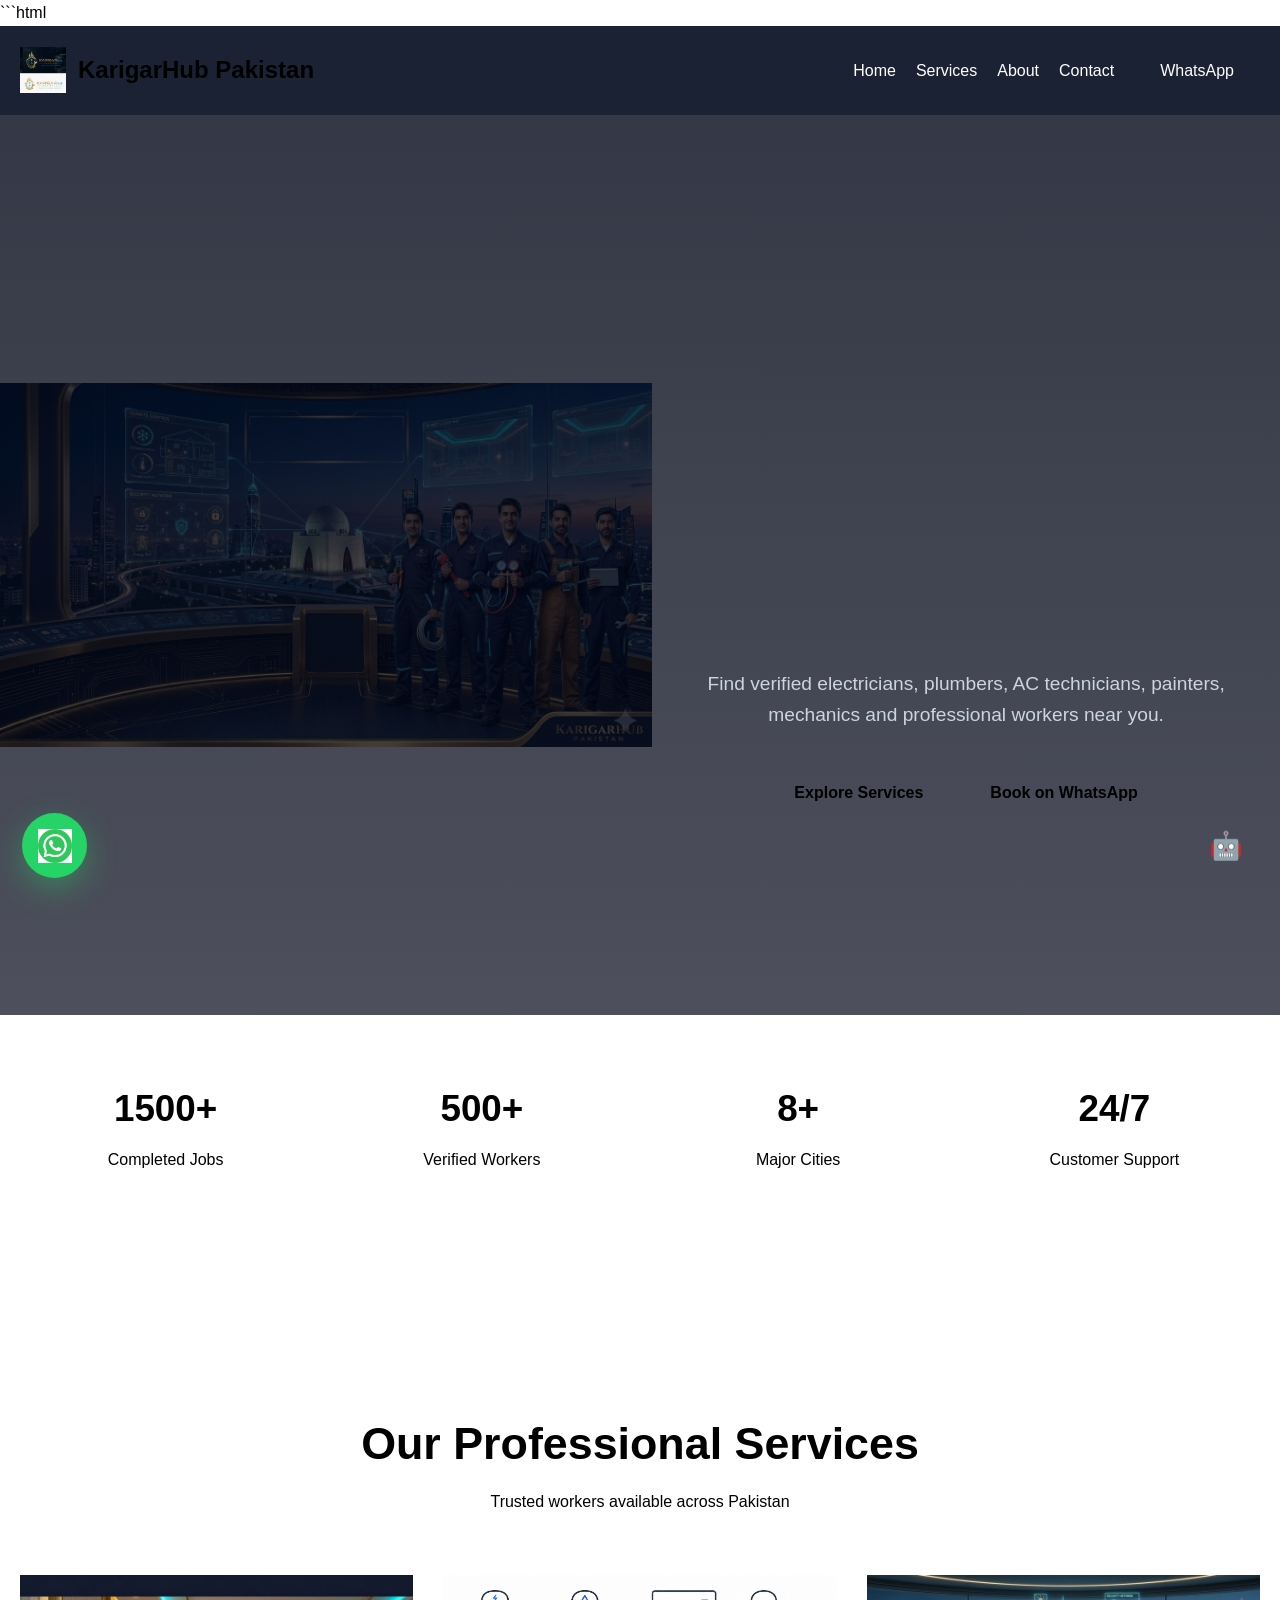
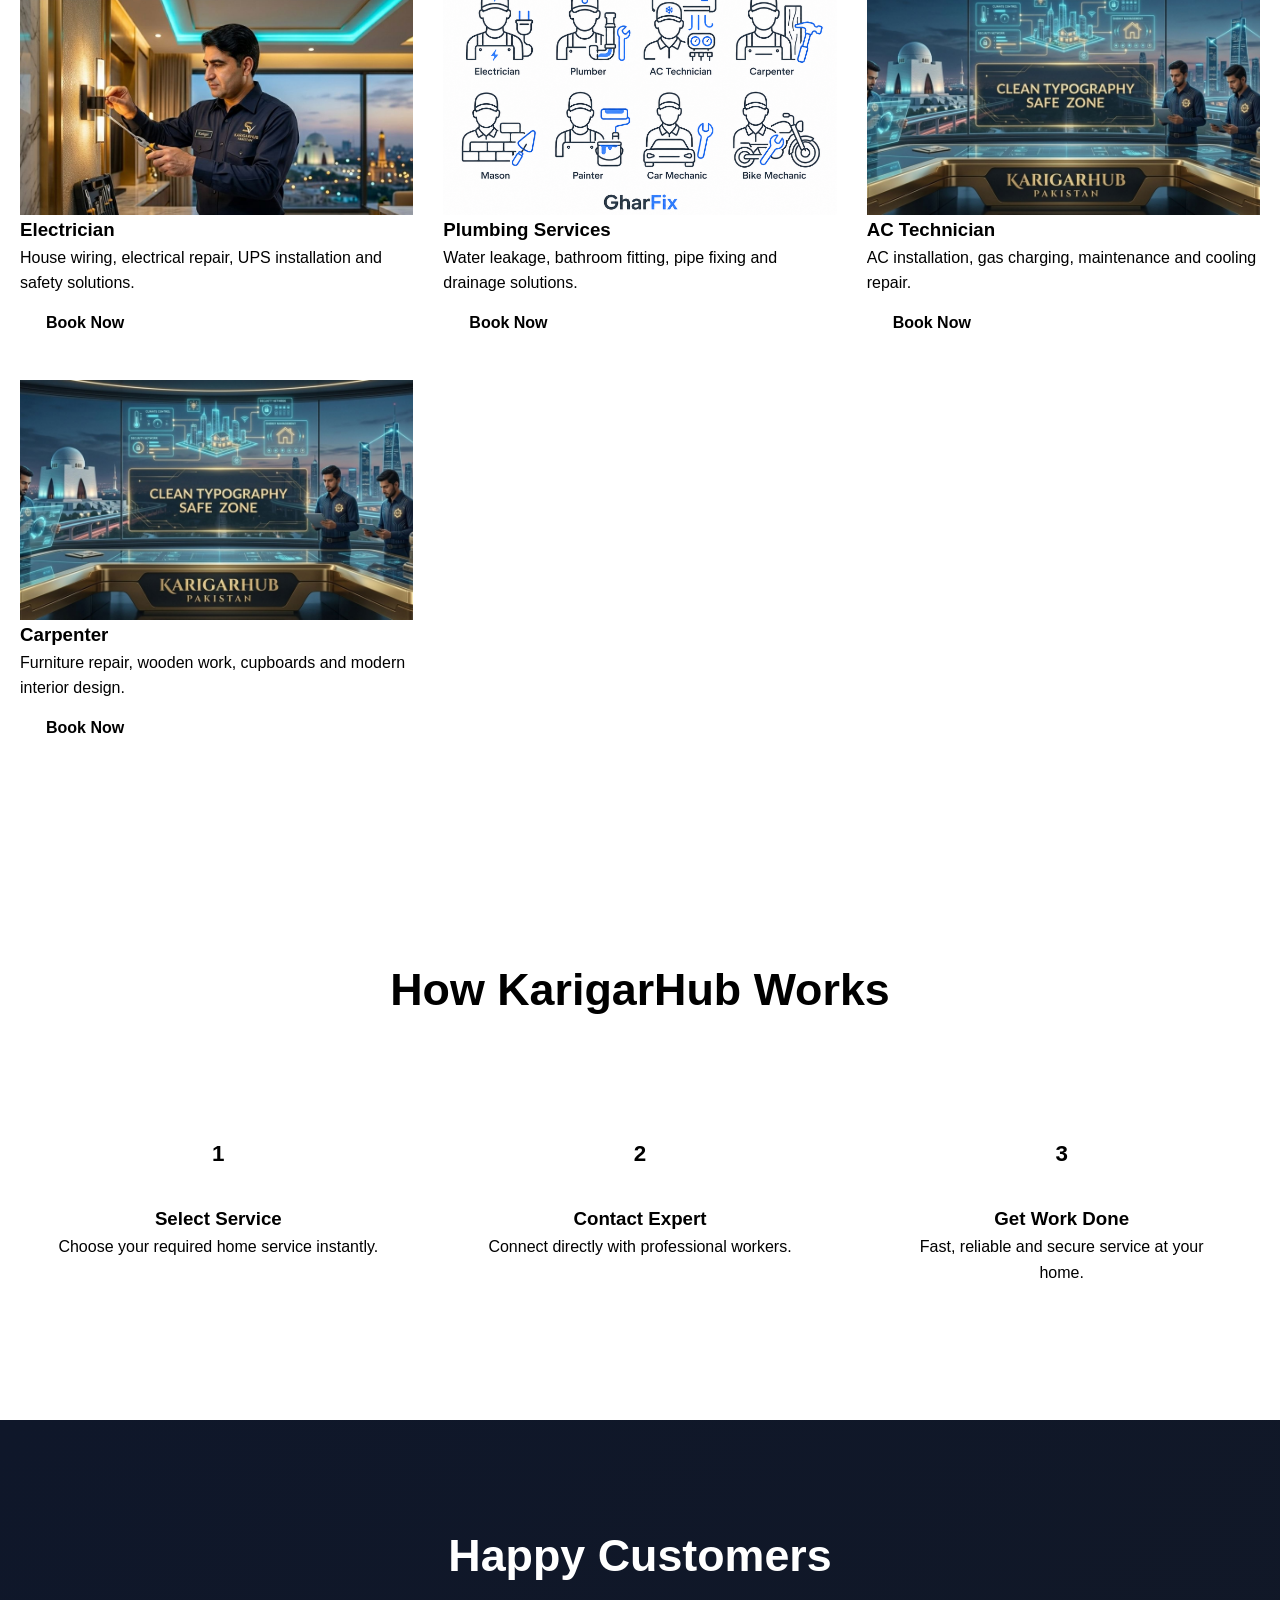
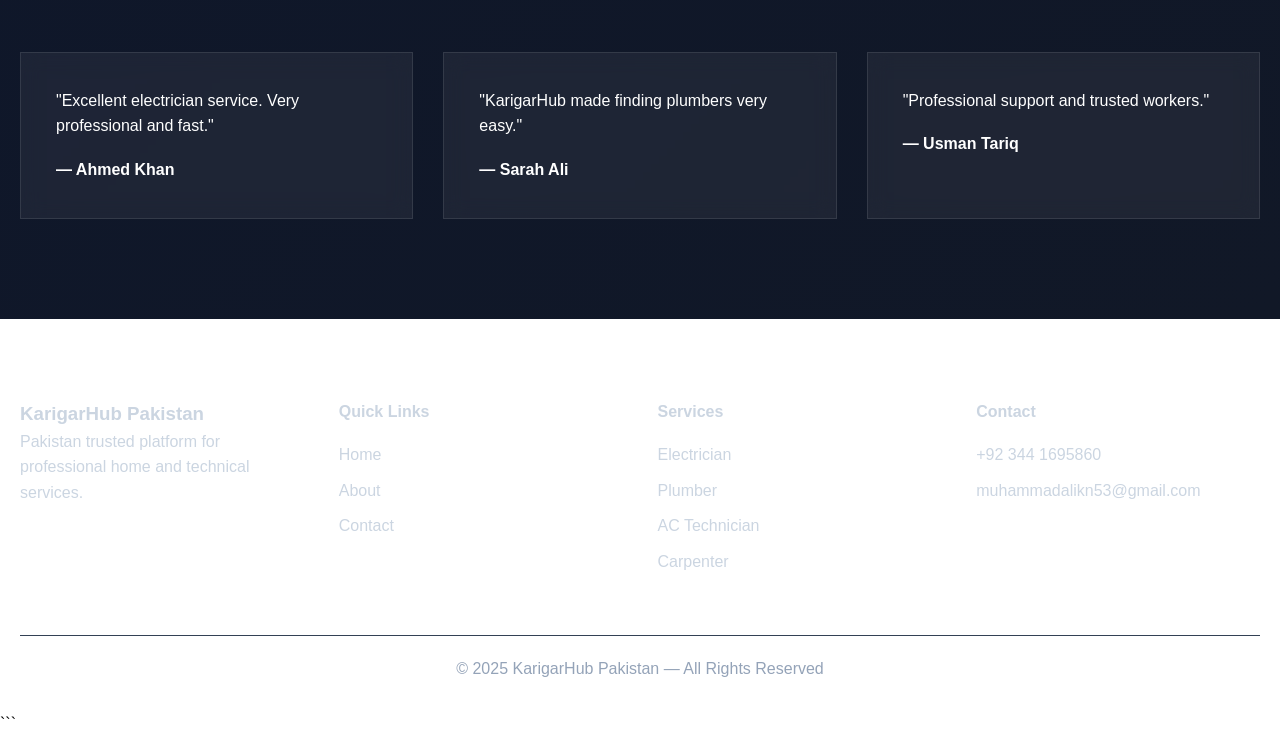
==== commit dc5b267e: "Update index.html" ====
--- a/index.html
+++ b/index.html
@@ -1,156 +1,566 @@
+```html
 <!DOCTYPE html>
-<html lang="en-GB" dir="ltr">
+<html lang="en">
+
 <head>
-  <meta charset="UTF-8">
-  <meta name="viewport" content="width=device-width, initial-scale=1.0">
-
-  <!-- ================= SEO CORE ================= -->
-  <title>KarigarHub Pakistan | Trusted Home Services Platform</title>
-  <meta name="description" content="KarigarHub Pakistan connects you with verified electricians, plumbers, AC technicians, carpenters & mechanics. Fast, reliable home services at your doorstep.">
-  <meta name="keywords" content="home services pakistan, electrician pakistan, plumber pakistan, ac repair, karigarhub, skilled workers pakistan">
-  <meta name="author" content="Muhammad Ali">
-
-  <!-- ================= GOOGLE SEARCH CONSOLE ================= -->
-  <meta name="google-site-verification" content="DcbWTnUxvJVAUExh8X-csHxO0JJmB4AMAIuveWWCdDo" />
-
-  <!-- ================= OPEN GRAPH (FACEBOOK/WHATSAPP SEO) ================= -->
-  <meta property="og:title" content="KarigarHub Pakistan - Trusted Home Services">
-  <meta property="og:description" content="Verified electricians, plumbers & technicians across Pakistan. Book trusted professionals instantly.">
-  <meta property="og:image" content="assets/images/og-image.jpg">
-  <meta property="og:url" content="https://karigarhubpk.github.io">
-  <meta property="og:type" content="website">
-
-  <!-- ================= TWITTER CARDS ================= -->
-  <meta name="twitter:card" content="summary_large_image">
-  <meta name="twitter:title" content="KarigarHub Pakistan">
-  <meta name="twitter:description" content="Book trusted home service professionals in Pakistan instantly.">
-  <meta name="twitter:image" content="assets/images/og-image.jpg">
-
-  <!-- ================= FAVICON ================= -->
-  <link rel="icon" href="assets/images/favicon.png">
-
-  <!-- ================= GOOGLE FONTS ================= -->
-  <link href="https://fonts.googleapis.com/css2?family=Poppins:wght@400;500;600;700&display=swap" rel="stylesheet">
-
-  <!-- ================= GOOGLE ANALYTICS ================= -->
-  <script async src="https://www.googletagmanager.com/gtag/js?id=G-Z9NE5E50GG"></script>
+
+  <meta charset="UTF-8" />
+
+  <meta name="viewport" content="width=device-width, initial-scale=1.0" />
+
+  <title>
+    KarigarHub Pakistan | Trusted Home Services
+  </title>
+
+  <meta name="description"
+    content="Pakistan trusted platform for electricians, plumbers, AC technicians, carpenters, painters and mechanics." />
+
+  <!-- CSS -->
+  <link rel="stylesheet" href="style.css" />
+
+  <!-- Favicon -->
+  <link rel="icon" href="assets/images/favicon.png" />
+
+</head>
+
+<body>
+
+  <!-- ================= NAVBAR ================= -->
+
+  <header class="navbar">
+
+    <div class="nav-container">
+
+      <a href="index.html" class="logo">
+
+        <img
+          src="assets/images/logo.png.png"
+          alt="KarigarHub"
+          class="logo-img"
+        />
+
+        <span>KarigarHub Pakistan</span>
+
+      </a>
+
+      <button class="mobile-toggle" id="mobileToggle">
+        <span></span>
+      </button>
+
+      <nav class="nav-links" id="navMenu">
+
+        <a href="index.html" class="nav-link active">
+          Home
+        </a>
+
+        <a href="#services" class="nav-link">
+          Services
+        </a>
+
+        <a href="about.html" class="nav-link">
+          About
+        </a>
+
+        <a href="contact.html" class="nav-link">
+          Contact
+        </a>
+
+        <a
+          href="https://wa.me/923441695860"
+          class="btn btn-primary"
+        >
+          WhatsApp
+        </a>
+
+      </nav>
+
+    </div>
+
+  </header>
+
+  <!-- ================= HERO ================= -->
+
+  <section class="hero">
+
+    <div class="hero-bg">
+
+      <img
+        src="assets/images/hero-main.jpg"
+        alt="KarigarHub Pakistan"
+      />
+
+    </div>
+
+    <div class="hero-overlay"></div>
+
+    <div class="container hero-content fade-up">
+
+      <h1>
+        Pakistan's Trusted Home Services Platform
+      </h1>
+
+      <p>
+        Find verified electricians, plumbers, AC technicians,
+        painters, mechanics and professional workers near you.
+      </p>
+
+      <div class="hero-buttons">
+
+        <a href="#services" class="btn btn-primary">
+          Explore Services
+        </a>
+
+        <a
+          href="https://wa.me/923441695860"
+          class="btn btn-outline"
+        >
+          Book on WhatsApp
+        </a>
+
+      </div>
+
+    </div>
+
+  </section>
+
+  <!-- ================= STATS ================= -->
+
+  <section class="stats section">
+
+    <div class="container">
+
+      <div class="stats-grid">
+
+        <div class="stat-card">
+          <h3>1500+</h3>
+          <p>Completed Jobs</p>
+        </div>
+
+        <div class="stat-card">
+          <h3>500+</h3>
+          <p>Verified Workers</p>
+        </div>
+
+        <div class="stat-card">
+          <h3>8+</h3>
+          <p>Major Cities</p>
+        </div>
+
+        <div class="stat-card">
+          <h3>24/7</h3>
+          <p>Customer Support</p>
+        </div>
+
+      </div>
+
+    </div>
+
+  </section>
+
+  <!-- ================= SERVICES ================= -->
+
+  <section class="section" id="services">
+
+    <div class="container">
+
+      <div class="section-header text-center">
+
+        <h2>
+          Our Professional Services
+        </h2>
+
+        <p class="text-muted">
+          Trusted workers available across Pakistan
+        </p>
+
+      </div>
+
+      <div class="services-grid">
+
+        <!-- ELECTRICIAN -->
+
+        <div class="service-card">
+
+          <div class="service-card-img">
+
+            <img
+              src="assets/images/electrician.jpg"
+              alt="Electrician"
+            />
+
+          </div>
+
+          <div class="service-card-content">
+
+            <h3 class="service-name">
+              Electrician
+            </h3>
+
+            <p class="service-desc">
+              House wiring, electrical repair,
+              UPS installation and safety solutions.
+            </p>
+
+            <a
+              href="https://wa.me/923441695860"
+              class="btn btn-primary"
+            >
+              Book Now
+            </a>
+
+          </div>
+
+        </div>
+
+        <!-- PLUMBER -->
+
+        <div class="service-card">
+
+          <div class="service-card-img">
+
+            <img
+              src="assets/images/all gharfix.jpg"
+              alt="Plumber"
+            />
+
+          </div>
+
+          <div class="service-card-content">
+
+            <h3 class="service-name">
+              Plumbing Services
+            </h3>
+
+            <p class="service-desc">
+              Water leakage, bathroom fitting,
+              pipe fixing and drainage solutions.
+            </p>
+
+            <a
+              href="https://wa.me/923441695860"
+              class="btn btn-primary"
+            >
+              Book Now
+            </a>
+
+          </div>
+
+        </div>
+
+        <!-- AC TECHNICIAN -->
+
+        <div class="service-card">
+
+          <div class="service-card-img">
+
+            <img
+              src="assets/images/office tech.jpg"
+              alt="AC Technician"
+            />
+
+          </div>
+
+          <div class="service-card-content">
+
+            <h3 class="service-name">
+              AC Technician
+            </h3>
+
+            <p class="service-desc">
+              AC installation, gas charging,
+              maintenance and cooling repair.
+            </p>
+
+            <a
+              href="https://wa.me/923441695860"
+              class="btn btn-primary"
+            >
+              Book Now
+            </a>
+
+          </div>
+
+        </div>
+
+        <!-- CARPENTER -->
+
+        <div class="service-card">
+
+          <div class="service-card-img">
+
+            <img
+              src="assets/images/team tech.jpg"
+              alt="Carpenter"
+            />
+
+          </div>
+
+          <div class="service-card-content">
+
+            <h3 class="service-name">
+              Carpenter
+            </h3>
+
+            <p class="service-desc">
+              Furniture repair, wooden work,
+              cupboards and modern interior design.
+            </p>
+
+            <a
+              href="https://wa.me/923441695860"
+              class="btn btn-primary"
+            >
+              Book Now
+            </a>
+
+          </div>
+
+        </div>
+
+      </div>
+
+    </div>
+
+  </section>
+
+  <!-- ================= HOW IT WORKS ================= -->
+
+  <section class="section trust-section">
+
+    <div class="container">
+
+      <div class="section-header text-center">
+
+        <h2>
+          How KarigarHub Works
+        </h2>
+
+      </div>
+
+      <div class="how-grid">
+
+        <div class="how-card">
+
+          <div class="how-number">
+            1
+          </div>
+
+          <h3>Select Service</h3>
+
+          <p>
+            Choose your required home service instantly.
+          </p>
+
+        </div>
+
+        <div class="how-card">
+
+          <div class="how-number">
+            2
+          </div>
+
+          <h3>Contact Expert</h3>
+
+          <p>
+            Connect directly with professional workers.
+          </p>
+
+        </div>
+
+        <div class="how-card">
+
+          <div class="how-number">
+            3
+          </div>
+
+          <h3>Get Work Done</h3>
+
+          <p>
+            Fast, reliable and secure service at your home.
+          </p>
+
+        </div>
+
+      </div>
+
+    </div>
+
+  </section>
+
+  <!-- ================= TESTIMONIALS ================= -->
+
+  <section class="section testimonials">
+
+    <div class="container">
+
+      <div class="section-header text-center">
+
+        <h2>
+          Happy Customers
+        </h2>
+
+      </div>
+
+      <div class="testimonial-grid">
+
+        <div class="testimonial-card">
+
+          <p>
+            "Excellent electrician service. Very professional and fast."
+          </p>
+
+          <h4>
+            — Ahmed Khan
+          </h4>
+
+        </div>
+
+        <div class="testimonial-card">
+
+          <p>
+            "KarigarHub made finding plumbers very easy."
+          </p>
+
+          <h4>
+            — Sarah Ali
+          </h4>
+
+        </div>
+
+        <div class="testimonial-card">
+
+          <p>
+            "Professional support and trusted workers."
+          </p>
+
+          <h4>
+            — Usman Tariq
+          </h4>
+
+        </div>
+
+      </div>
+
+    </div>
+
+  </section>
+
+  <!-- ================= FOOTER ================= -->
+
+  <footer class="footer">
+
+    <div class="container">
+
+      <div class="footer-grid">
+
+        <div class="footer-brand">
+
+          <h3>
+            KarigarHub Pakistan
+          </h3>
+
+          <p>
+            Pakistan trusted platform for professional
+            home and technical services.
+          </p>
+
+        </div>
+
+        <div class="footer-links">
+
+          <h4>
+            Quick Links
+          </h4>
+
+          <a href="index.html">Home</a>
+          <a href="about.html">About</a>
+          <a href="contact.html">Contact</a>
+
+        </div>
+
+        <div class="footer-links">
+
+          <h4>
+            Services
+          </h4>
+
+          <a href="#">Electrician</a>
+          <a href="#">Plumber</a>
+          <a href="#">AC Technician</a>
+          <a href="#">Carpenter</a>
+
+        </div>
+
+        <div class="footer-links">
+
+          <h4>
+            Contact
+          </h4>
+
+          <a href="tel:+923441695860">
+            +92 344 1695860
+          </a>
+
+          <a href="mailto:muhammadalikn53@gmail.com">
+            muhammadalikn53@gmail.com
+          </a>
+
+        </div>
+
+      </div>
+
+      <div class="footer-bottom">
+
+        © 2025 KarigarHub Pakistan —
+        All Rights Reserved
+
+      </div>
+
+    </div>
+
+  </footer>
+
+  <!-- ================= FLOATING WHATSAPP ================= -->
+
+  <a
+    href="https://wa.me/923441695860"
+    class="whatsapp-float"
+  >
+
+    <img
+      src="assets/images/whatsapp.png"
+      alt="WhatsApp"
+    />
+
+  </a>
+
+  <!-- ================= AI ASSISTANT ================= -->
+
+  <div class="ai-assistant">
+    🤖
+  </div>
+
+  <!-- ================= JAVASCRIPT ================= -->
+
   <script>
-    window.dataLayer = window.dataLayer || [];
-    function gtag(){dataLayer.push(arguments);}
-    gtag('js', new Date());
-    gtag('config', 'G-Z9NE5E50GG');
+
+    const mobileToggle =
+      document.getElementById("mobileToggle");
+
+    const navMenu =
+      document.getElementById("navMenu");
+
+    mobileToggle.addEventListener("click", () => {
+
+      navMenu.classList.toggle("active");
+
+      mobileToggle.classList.toggle("active");
+
+    });
+
   </script>
 
-  <!-- ================= ADSENSE READY ================= -->
-  <script async src="https://pagead2.googlesyndication.com/pagead/js/adsbygoogle.js?client=ca-pub-7495097418204600"
-     crossorigin="anonymous"></script>
-
-  <!-- ================= SCHEMA MARKUP (SEO BOOST) ================= -->
-  <script type="application/ld+json">
-  {
-    "@context": "https://schema.org",
-    "@type": "LocalBusiness",
-    "name": "KarigarHub Pakistan",
-    "url": "https://karigarhubpk.github.io",
-    "image": "assets/images/logo.png",
-    "description": "Home services platform connecting customers with verified professionals in Pakistan.",
-    "address": {
-      "@type": "PostalAddress",
-      "addressCountry": "PK"
-    }
-  }
-  </script>
-
-  <!-- ================= STYLES ================= -->
-  <style>
-    body { margin:0; font-family:Poppins,sans-serif; background:#f5f7fb; }
-
-    header {
-      background:#0f172a;
-      color:white;
-      padding:15px 20px;
-      display:flex;
-      justify-content:space-between;
-      align-items:center;
-    }
-
-    .logo { font-weight:700; color:#facc15; }
-
-    nav a {
-      color:white;
-      margin:0 10px;
-      text-decoration:none;
-    }
-
-    .btn {
-      padding:8px 14px;
-      border-radius:20px;
-      background:#facc15;
-      color:black;
-      font-weight:600;
-      text-decoration:none;
-    }
-
-    .hero {
-      text-align:center;
-      padding:80px 20px;
-      background:linear-gradient(135deg,#0f172a,#1e293b);
-      color:white;
-    }
-
-    footer {
-      background:#0f172a;
-      color:#aaa;
-      text-align:center;
-      padding:20px;
-      margin-top:40px;
-    }
-
-    .mobile-toggle { display:none; cursor:pointer; }
-
-    @media(max-width:768px){
-      nav { display:none; }
-      .mobile-toggle { display:block; color:white; }
-    }
-  </style>
-</head>
-
-<body>
-
-<!-- ================= HEADER ================= -->
-<header>
-  <div class="logo">KarigarHub.pk</div>
-
-  <div class="mobile-toggle" onclick="toggleMenu()">☰</div>
-
-  <nav id="menu">
-    <a href="#">Home</a>
-    <a href="#services">Services</a>
-    <a href="about.html">About</a>
-    <a href="contact.html">Contact</a>
-    <a href="login.html" class="btn">Login</a>
-  </nav>
-</header>
-
-<!-- ================= HERO ================= -->
-<section class="hero">
-  <h1>Find Trusted Home Professionals</h1>
-  <p>Electricians, Plumbers, AC Technicians & More in Pakistan</p>
-  <a href="#services" class="btn">Browse Services</a>
-</section>
-
-<!-- ================= FOOTER ================= -->
-<footer>
-  © 2026 KarigarHub Pakistan | All Rights Reserved
-</footer>
-
-<!-- ================= JS ================= -->
-<script>
-function toggleMenu(){
-  const menu = document.getElementById("menu");
-  menu.style.display = menu.style.display === "block" ? "none" : "block";
-}
-</script>
-
 </body>
+
 </html>
+```
--- a/style.css
+++ b/style.css
@@ -0,0 +1,761 @@
+```css
+/* =========================================
+   KARIGARHUB PAKISTAN
+   ULTRA PREMIUM UI SYSTEM
+========================================= */
+
+/* ===== GOOGLE FONT ===== */
+
+@import url('https://fonts.googleapis.com/css2?family=Poppins:wght@300;400;500;600;700;800&display=swap');
+
+/* =========================================
+   ROOT VARIABLES
+========================================= */
+
+:root{
+
+  --primary:#D4AF37;
+  --primary-dark:#B8922E;
+  --secondary:#0F172A;
+  --accent:#06B6D4;
+
+  --bg:#F8FAFC;
+  --surface:#FFFFFF;
+  --surface-alt:#F1F5F9;
+
+  --text:#0F172A;
+  --text-light:#64748B;
+
+  --border:#E2E8F0;
+
+  --radius:18px;
+  --radius-lg:28px;
+
+  --shadow:0 4px 20px rgba(0,0,0,.08);
+  --shadow-lg:0 15px 40px rgba(0,0,0,.15);
+  --shadow-gold:0 10px 35px rgba(212,175,55,.25);
+
+  --transition:all .3s ease;
+
+}
+
+/* =========================================
+   RESET
+========================================= */
+
+*{
+  margin:0;
+  padding:0;
+  box-sizing:border-box;
+}
+
+html{
+  scroll-behavior:smooth;
+}
+
+body{
+
+  font-family:'Poppins',sans-serif;
+
+  background:var(--bg);
+
+  color:var(--text);
+
+  overflow-x:hidden;
+
+  line-height:1.6;
+
+}
+
+img{
+  max-width:100%;
+  display:block;
+}
+
+a{
+  text-decoration:none;
+}
+
+.container{
+
+  width:100%;
+  max-width:1280px;
+
+  margin:auto;
+
+  padding:0 20px;
+
+}
+
+.section{
+  padding:100px 0;
+}
+
+/* =========================================
+   NAVBAR
+========================================= */
+
+.navbar{
+
+  position:sticky;
+  top:0;
+  z-index:999;
+
+  background:rgba(15,23,42,.95);
+
+  backdrop-filter:blur(14px);
+
+  border-bottom:2px solid var(--primary);
+
+}
+
+.nav-container{
+
+  display:flex;
+  justify-content:space-between;
+  align-items:center;
+
+  padding:18px 20px;
+
+}
+
+.logo{
+
+  display:flex;
+  align-items:center;
+  gap:12px;
+
+  font-size:1.5rem;
+  font-weight:800;
+
+  color:var(--primary);
+
+}
+
+.logo img{
+
+  width:46px;
+  height:46px;
+
+  object-fit:contain;
+
+}
+
+.nav-links{
+
+  display:flex;
+  align-items:center;
+  gap:20px;
+
+}
+
+.nav-links a{
+
+  color:#fff;
+
+  font-weight:500;
+
+  transition:var(--transition);
+
+}
+
+.nav-links a:hover{
+  color:var(--primary);
+}
+
+/* =========================================
+   BUTTONS
+========================================= */
+
+.btn{
+
+  display:inline-flex;
+  align-items:center;
+  justify-content:center;
+
+  padding:14px 26px;
+
+  border-radius:999px;
+
+  font-weight:700;
+
+  transition:var(--transition);
+
+}
+
+.btn-primary{
+
+  background:linear-gradient(
+    135deg,
+    var(--primary),
+    #FFD95A
+  );
+
+  color:#000;
+
+  box-shadow:var(--shadow-gold);
+
+}
+
+.btn-primary:hover{
+  transform:translateY(-4px);
+}
+
+.btn-outline{
+
+  border:2px solid var(--primary);
+
+  color:var(--primary);
+
+}
+
+.btn-outline:hover{
+
+  background:var(--primary);
+
+  color:#000;
+
+}
+
+/* =========================================
+   HERO
+========================================= */
+
+.hero{
+
+  position:relative;
+
+  min-height:100vh;
+
+  display:flex;
+  align-items:center;
+  justify-content:center;
+
+  overflow:hidden;
+
+}
+
+.hero::before{
+
+  content:"";
+
+  position:absolute;
+  inset:0;
+
+  background:
+  linear-gradient(
+    rgba(2,6,23,.8),
+    rgba(2,6,23,.7)
+  ),
+  url('../images/hero-main.jpg');
+
+  background-size:cover;
+  background-position:center;
+
+}
+
+.hero-content{
+
+  position:relative;
+  z-index:2;
+
+  text-align:center;
+
+  max-width:900px;
+
+}
+
+.hero h1{
+
+  font-size:clamp(2.5rem,6vw,5rem);
+
+  line-height:1.1;
+
+  margin-bottom:20px;
+
+  background:linear-gradient(
+    135deg,
+    #fff,
+    var(--primary)
+  );
+
+  -webkit-background-clip:text;
+  -webkit-text-fill-color:transparent;
+
+}
+
+.hero p{
+
+  color:#CBD5E1;
+
+  font-size:1.2rem;
+
+  margin-bottom:35px;
+
+}
+
+.hero-buttons{
+
+  display:flex;
+  justify-content:center;
+  gap:15px;
+  flex-wrap:wrap;
+
+}
+
+/* =========================================
+   STATS
+========================================= */
+
+.stats{
+
+  margin-top:-70px;
+
+  position:relative;
+  z-index:10;
+
+}
+
+.stats-grid{
+
+  display:grid;
+
+  grid-template-columns:
+  repeat(auto-fit,minmax(220px,1fr));
+
+  gap:25px;
+
+}
+
+.stat-card{
+
+  background:var(--surface);
+
+  padding:35px;
+
+  border-radius:var(--radius-lg);
+
+  text-align:center;
+
+  box-shadow:var(--shadow);
+
+}
+
+.stat-card h3{
+
+  font-size:2.3rem;
+
+  color:var(--primary);
+
+  margin-bottom:8px;
+
+}
+
+/* =========================================
+   SERVICES
+========================================= */
+
+.section-header{
+
+  text-align:center;
+
+  margin-bottom:60px;
+
+}
+
+.section-header h2{
+
+  font-size:2.8rem;
+
+  margin-bottom:10px;
+
+  color:var(--secondary);
+
+}
+
+.section-header p{
+  color:var(--text-light);
+}
+
+.services-grid{
+
+  display:grid;
+
+  grid-template-columns:
+  repeat(auto-fit,minmax(300px,1fr));
+
+  gap:30px;
+
+}
+
+.service-card{
+
+  background:var(--surface);
+
+  border-radius:var(--radius-lg);
+
+  overflow:hidden;
+
+  box-shadow:var(--shadow);
+
+  transition:var(--transition);
+
+}
+
+.service-card:hover{
+
+  transform:translateY(-10px);
+
+  box-shadow:var(--shadow-lg);
+
+}
+
+.service-card img{
+
+  width:100%;
+  height:240px;
+
+  object-fit:cover;
+
+}
+
+.service-content{
+  padding:28px;
+}
+
+.service-content h3{
+
+  font-size:1.4rem;
+
+  margin-bottom:10px;
+
+}
+
+.service-content p{
+
+  color:var(--text-light);
+
+  margin-bottom:20px;
+
+}
+
+/* =========================================
+   HOW IT WORKS
+========================================= */
+
+.how-grid{
+
+  display:grid;
+
+  grid-template-columns:
+  repeat(auto-fit,minmax(250px,1fr));
+
+  gap:25px;
+
+}
+
+.how-card{
+
+  background:var(--surface);
+
+  padding:35px;
+
+  border-radius:var(--radius-lg);
+
+  text-align:center;
+
+  box-shadow:var(--shadow);
+
+}
+
+.how-number{
+
+  width:65px;
+  height:65px;
+
+  margin:auto auto 18px;
+
+  border-radius:50%;
+
+  background:linear-gradient(
+    135deg,
+    var(--primary),
+    #FFD95A
+  );
+
+  display:flex;
+  align-items:center;
+  justify-content:center;
+
+  font-size:1.4rem;
+  font-weight:800;
+
+  color:#000;
+
+}
+
+/* =========================================
+   TESTIMONIALS
+========================================= */
+
+.testimonials{
+
+  background:linear-gradient(
+    135deg,
+    #0F172A,
+    #111827
+  );
+
+  color:#fff;
+
+}
+
+.testimonial-grid{
+
+  display:grid;
+
+  grid-template-columns:
+  repeat(auto-fit,minmax(300px,1fr));
+
+  gap:30px;
+
+}
+
+.testimonial-card{
+
+  background:rgba(255,255,255,.06);
+
+  border:1px solid rgba(255,255,255,.1);
+
+  padding:35px;
+
+  border-radius:var(--radius-lg);
+
+  backdrop-filter:blur(10px);
+
+}
+
+.testimonial-card h4{
+
+  color:var(--primary);
+
+  margin-top:18px;
+
+}
+
+/* =========================================
+   FOOTER
+========================================= */
+
+.footer{
+
+  background:var(--secondary);
+
+  color:#CBD5E1;
+
+  padding:80px 0 30px;
+
+  border-top:3px solid var(--primary);
+
+}
+
+.footer-grid{
+
+  display:grid;
+
+  grid-template-columns:
+  repeat(auto-fit,minmax(230px,1fr));
+
+  gap:35px;
+
+  margin-bottom:50px;
+
+}
+
+.footer h4{
+
+  color:var(--primary);
+
+  margin-bottom:18px;
+
+}
+
+.footer a{
+
+  display:block;
+
+  color:#CBD5E1;
+
+  margin-bottom:10px;
+
+}
+
+.footer a:hover{
+  color:var(--primary);
+}
+
+.footer-bottom{
+
+  border-top:1px solid #334155;
+
+  padding-top:20px;
+
+  text-align:center;
+
+  color:#94A3B8;
+
+}
+
+/* =========================================
+   FLOATING BUTTONS
+========================================= */
+
+.whatsapp-float{
+
+  position:fixed;
+
+  left:22px;
+  bottom:22px;
+
+  width:65px;
+  height:65px;
+
+  background:#25D366;
+
+  border-radius:50%;
+
+  display:flex;
+  align-items:center;
+  justify-content:center;
+
+  z-index:999;
+
+  box-shadow:
+  0 10px 30px rgba(37,211,102,.4);
+
+}
+
+.whatsapp-float img{
+  width:34px;
+}
+
+.ai-assistant{
+
+  position:fixed;
+
+  right:22px;
+  bottom:22px;
+
+  width:65px;
+  height:65px;
+
+  border-radius:50%;
+
+  background:linear-gradient(
+    135deg,
+    var(--primary),
+    var(--accent)
+  );
+
+  display:flex;
+  align-items:center;
+  justify-content:center;
+
+  font-size:1.7rem;
+
+  color:#000;
+
+  z-index:999;
+
+  box-shadow:var(--shadow-gold);
+
+  animation:floatAI 3s ease infinite;
+
+}
+
+@keyframes floatAI{
+
+  0%{
+    transform:translateY(0);
+  }
+
+  50%{
+    transform:translateY(-10px);
+  }
+
+  100%{
+    transform:translateY(0);
+  }
+
+}
+
+/* =========================================
+   MOBILE MENU
+========================================= */
+
+.mobile-toggle{
+
+  display:none;
+
+  font-size:2rem;
+
+  color:#fff;
+
+  cursor:pointer;
+
+}
+
+/* =========================================
+   RESPONSIVE
+========================================= */
+
+@media(max-width:768px){
+
+  .mobile-toggle{
+    display:block;
+  }
+
+  .nav-links{
+
+    position:absolute;
+
+    top:100%;
+    left:0;
+    right:0;
+
+    background:var(--secondary);
+
+    flex-direction:column;
+
+    padding:20px;
+
+    display:none;
+
+  }
+
+  .nav-links.active{
+    display:flex;
+  }
+
+  .hero h1{
+    font-size:2.4rem;
+  }
+
+  .hero p{
+    font-size:1rem;
+  }
+
+  .section{
+    padding:80px 0;
+  }
+
+}
+
+@media(max-width:480px){
+
+  .btn{
+    width:100%;
+  }
+
+}
+```
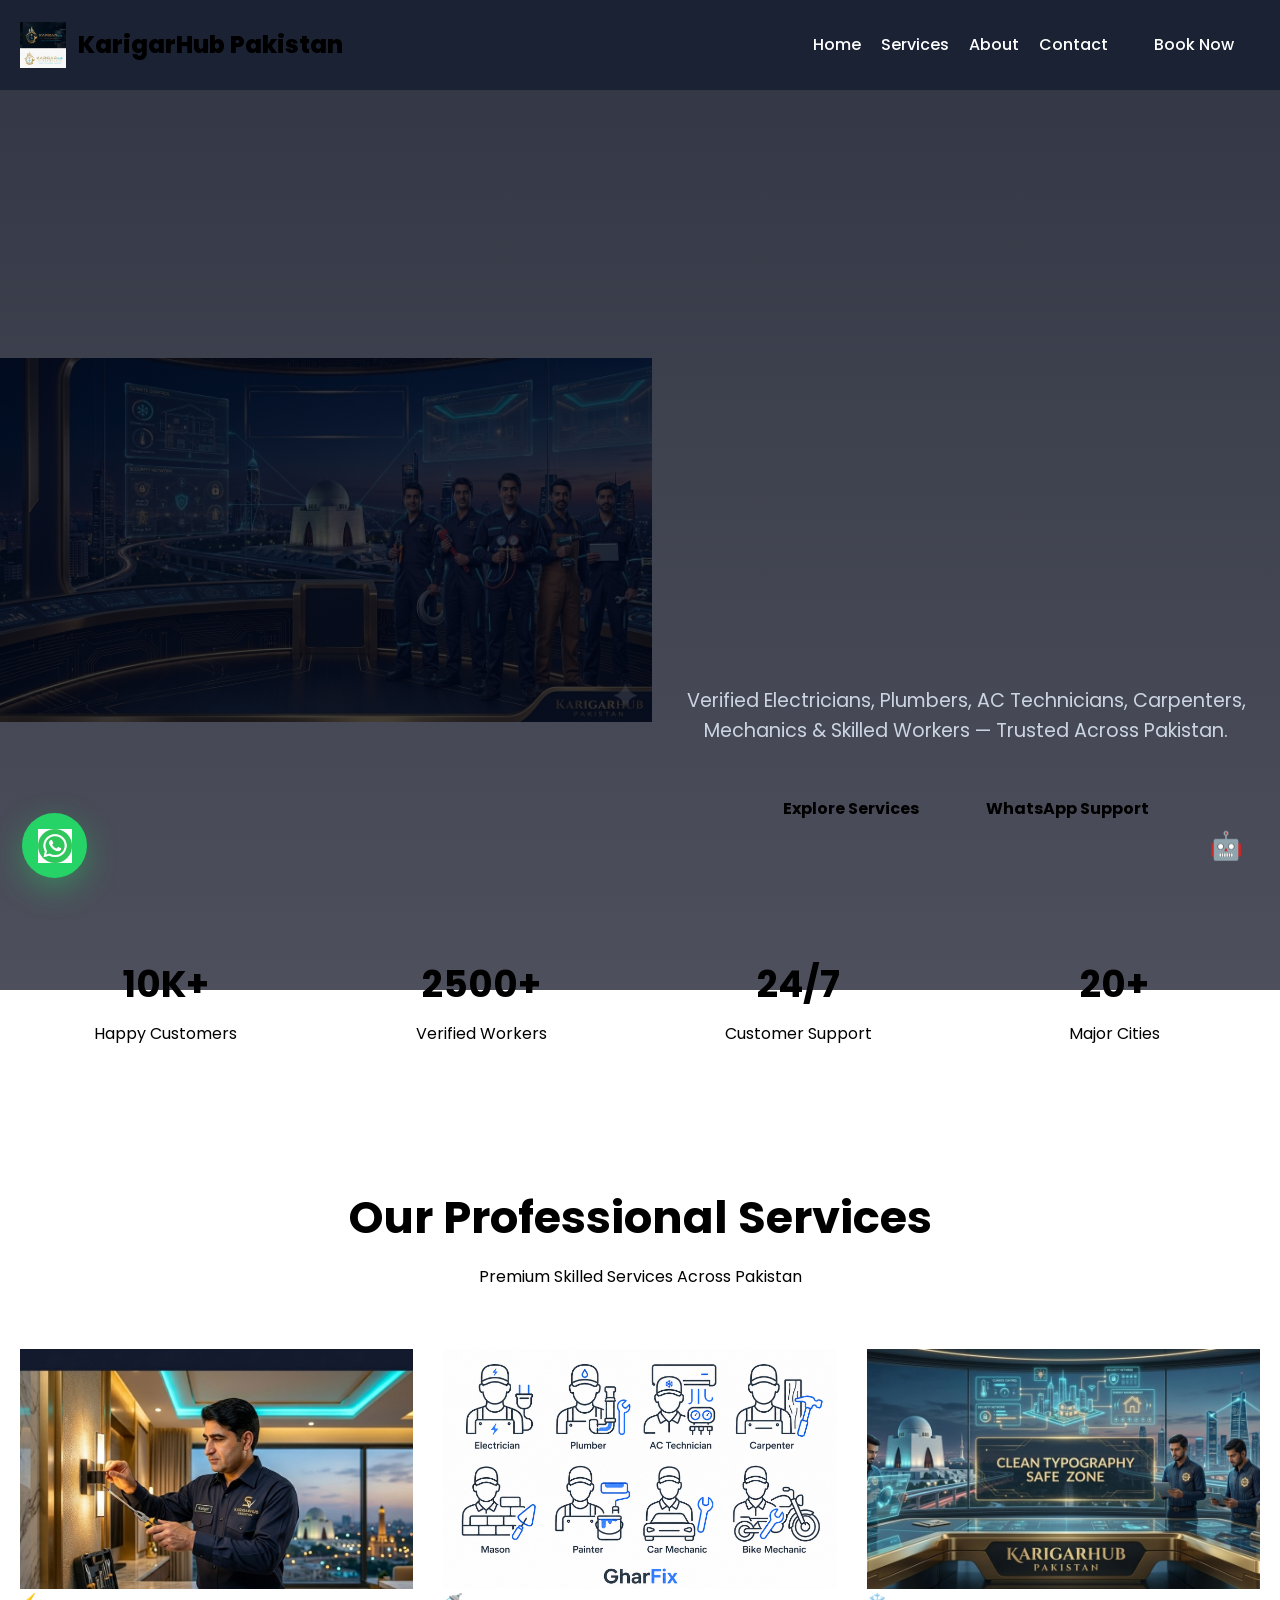
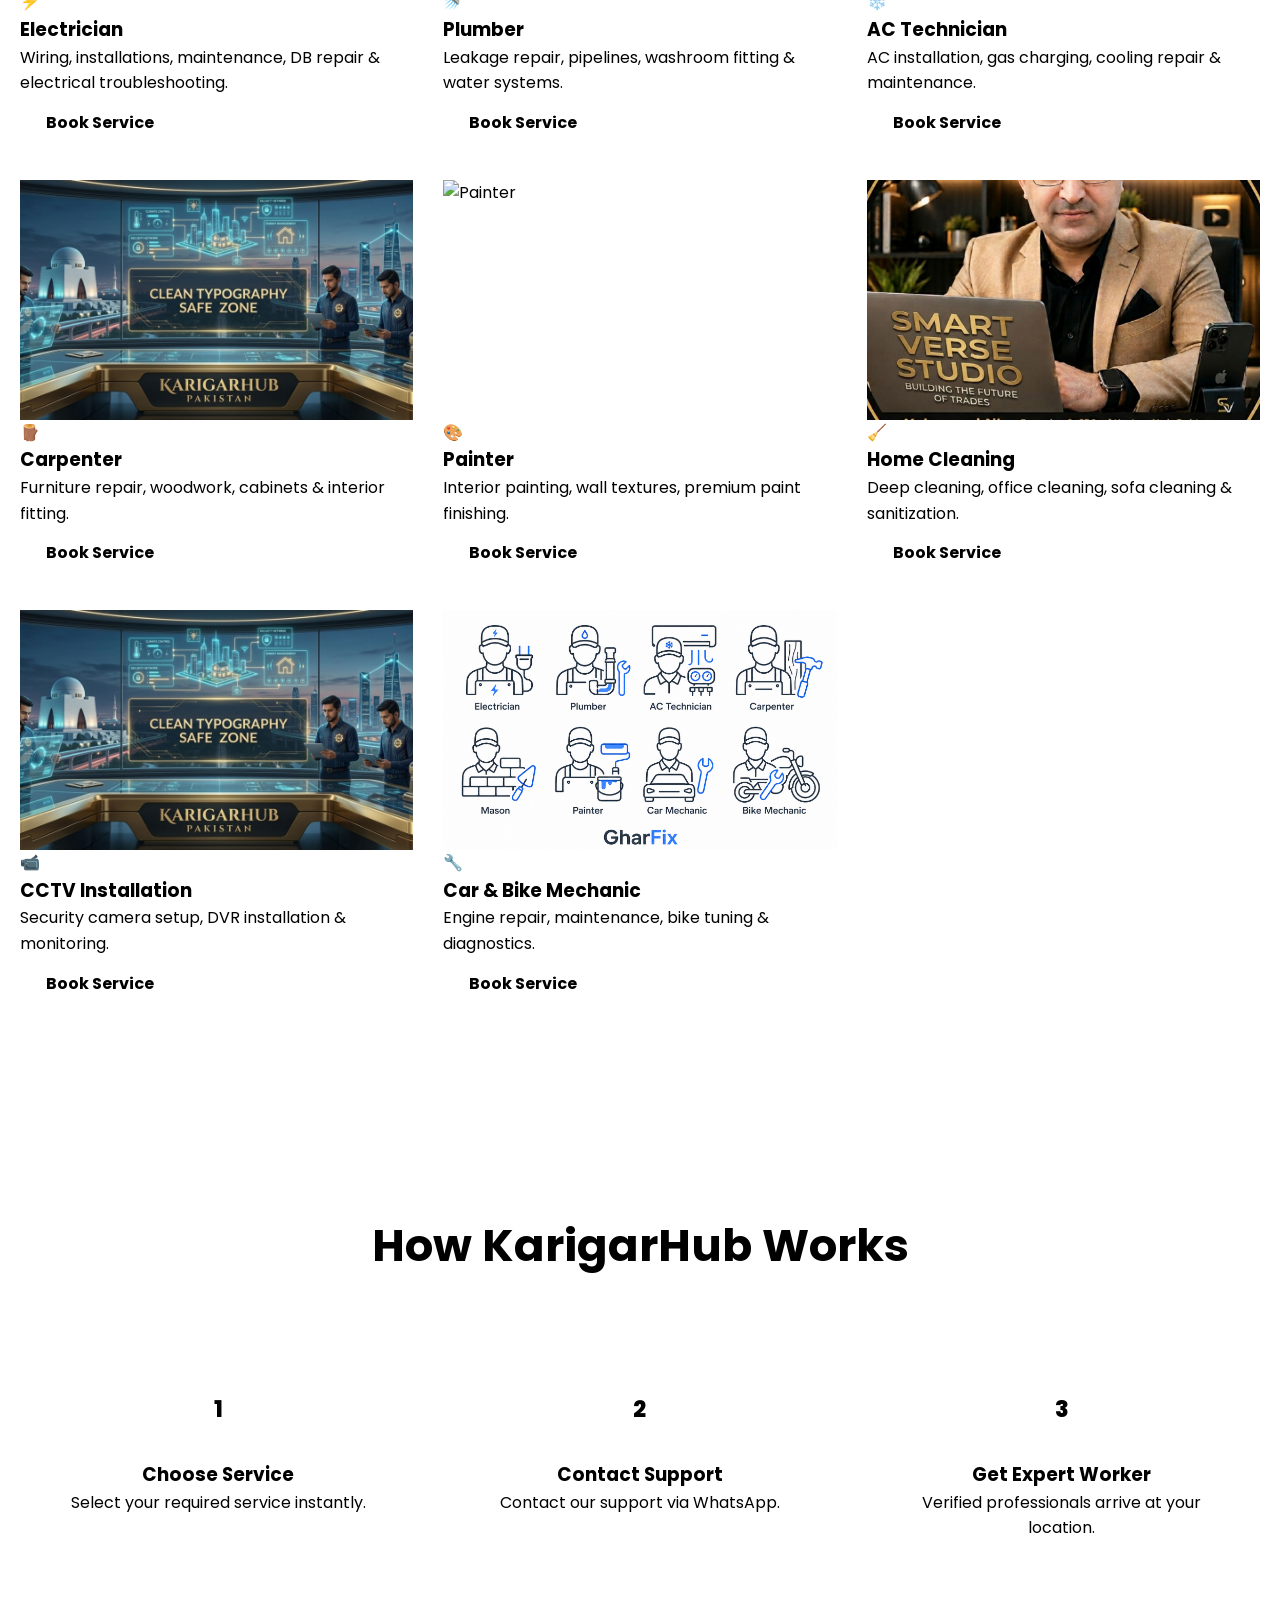
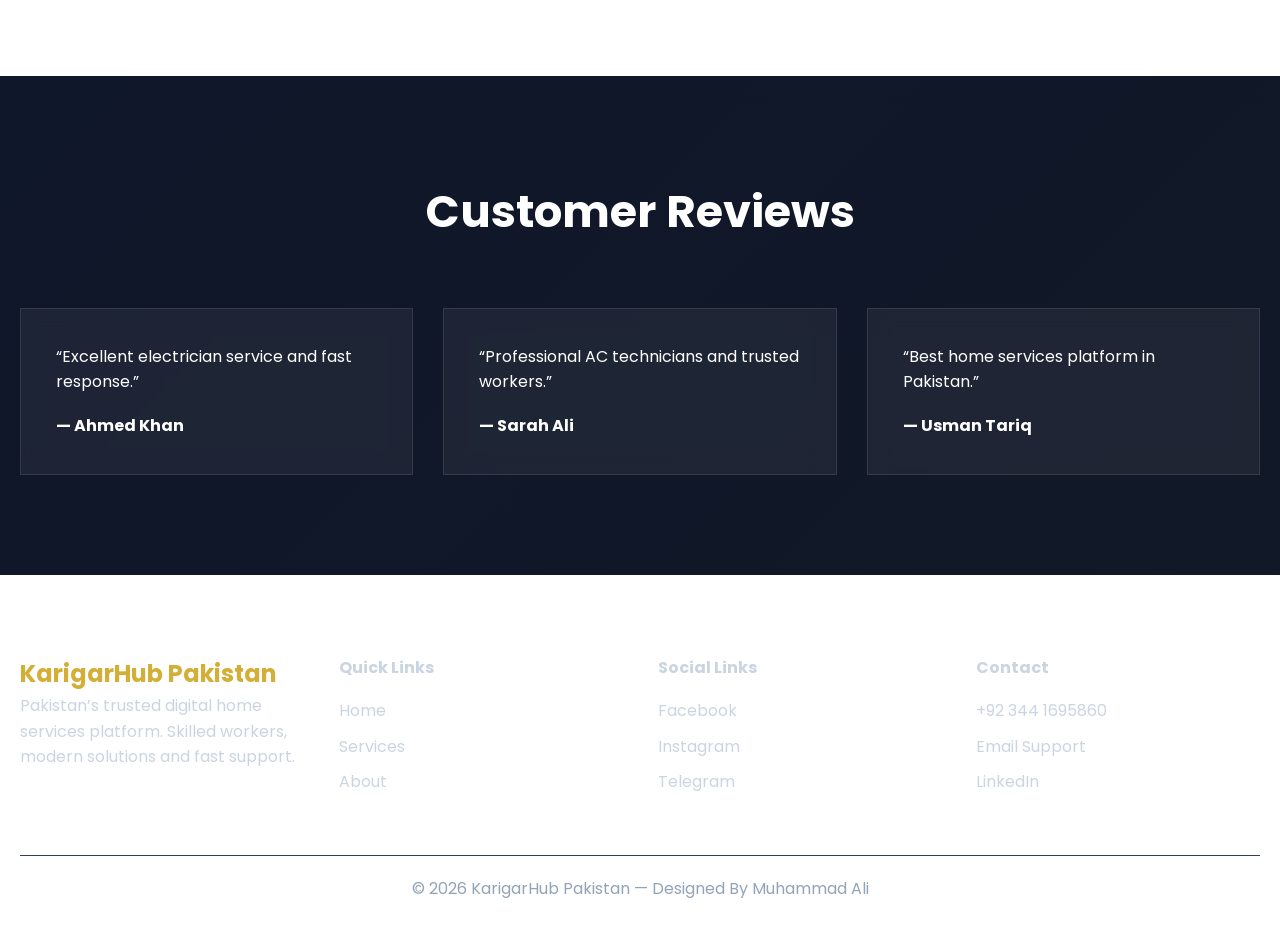
==== commit add4e519: "Update index.html" ====
--- a/index.html
+++ b/index.html
@@ -1,112 +1,183 @@
-```html
 <!DOCTYPE html>
 <html lang="en">
-
 <head>
 
+  <!-- =========================
+       BASIC SEO
+  ========================== -->
+
   <meta charset="UTF-8" />
 
-  <meta name="viewport" content="width=device-width, initial-scale=1.0" />
+  <meta
+    name="viewport"
+    content="width=device-width, initial-scale=1.0"
+  />
 
   <title>
-    KarigarHub Pakistan | Trusted Home Services
+    KarigarHub Pakistan | Trusted Home Services Platform
   </title>
 
-  <meta name="description"
-    content="Pakistan trusted platform for electricians, plumbers, AC technicians, carpenters, painters and mechanics." />
-
-  <!-- CSS -->
-  <link rel="stylesheet" href="style.css" />
-
-  <!-- Favicon -->
-  <link rel="icon" href="assets/images/favicon.png" />
+  <meta
+    name="description"
+    content="KarigarHub Pakistan provides electricians, plumbers, AC technicians, carpenters, mechanics, painters and trusted home services across Pakistan."
+  />
+
+  <meta
+    name="keywords"
+    content="KarigarHub Pakistan, electrician pakistan, plumber pakistan, AC repair pakistan, home services pakistan"
+  />
+
+  <meta
+    name="author"
+    content="Muhammad Ali"
+  />
+
+  <!-- =========================
+       FAVICON
+  ========================== -->
+
+  <link
+    rel="icon"
+    href="assets/images/favicon.png"
+  />
+
+  <!-- =========================
+       GOOGLE FONT
+  ========================== -->
+
+  <link
+    rel="preconnect"
+    href="https://fonts.googleapis.com"
+  />
+
+  <link
+    rel="preconnect"
+    href="https://fonts.gstatic.com"
+    crossorigin
+  />
+
+  <link
+    href="https://fonts.googleapis.com/css2?family=Poppins:wght@300;400;500;600;700;800&display=swap"
+    rel="stylesheet"
+  />
+
+  <!-- =========================
+       MAIN CSS
+  ========================== -->
+
+  <link
+    rel="stylesheet"
+    href="style.css"
+  />
 
 </head>
 
 <body>
 
-  <!-- ================= NAVBAR ================= -->
-
-  <header class="navbar">
-
-    <div class="nav-container">
-
-      <a href="index.html" class="logo">
-
-        <img
-          src="assets/images/logo.png.png"
-          alt="KarigarHub"
-          class="logo-img"
-        />
-
-        <span>KarigarHub Pakistan</span>
-
+<!-- =========================
+     NAVBAR
+========================== -->
+
+<header class="navbar">
+
+  <div class="nav-container">
+
+    <a href="#" class="logo">
+
+      <img
+        src="assets/images/logo.png.png"
+        alt="KarigarHub"
+        class="logo-img"
+      />
+
+      <span>
+        KarigarHub Pakistan
+      </span>
+
+    </a>
+
+    <button
+      class="mobile-toggle"
+      id="mobileToggle"
+    >
+      <span></span>
+    </button>
+
+    <nav class="nav-links" id="navMenu">
+
+      <a href="#home" class="nav-link active">
+        Home
       </a>
 
-      <button class="mobile-toggle" id="mobileToggle">
-        <span></span>
-      </button>
-
-      <nav class="nav-links" id="navMenu">
-
-        <a href="index.html" class="nav-link active">
-          Home
-        </a>
-
-        <a href="#services" class="nav-link">
-          Services
-        </a>
-
-        <a href="about.html" class="nav-link">
-          About
-        </a>
-
-        <a href="contact.html" class="nav-link">
-          Contact
-        </a>
+      <a href="#services" class="nav-link">
+        Services
+      </a>
+
+      <a href="#about" class="nav-link">
+        About
+      </a>
+
+      <a href="#contact" class="nav-link">
+        Contact
+      </a>
+
+      <a
+        href="https://wa.me/923441695860"
+        class="btn btn-primary"
+      >
+        Book Now
+      </a>
+
+    </nav>
+
+  </div>
+
+</header>
+
+<!-- =========================
+     HERO SECTION
+========================== -->
+
+<section class="hero" id="home">
+
+  <div class="hero-bg">
+
+    <img
+      src="assets/images/hero-main.jpg"
+      alt="KarigarHub Pakistan"
+    />
+
+  </div>
+
+  <div class="hero-overlay"></div>
+
+  <div class="container">
+
+    <div class="hero-content fade-up">
+
+      <h1>
+        Pakistan’s Premium Home Services Platform
+      </h1>
+
+      <p>
+        Verified Electricians, Plumbers, AC Technicians,
+        Carpenters, Mechanics & Skilled Workers —
+        Trusted Across Pakistan.
+      </p>
+
+      <div
+        style="
+          display:flex;
+          gap:15px;
+          justify-content:center;
+          flex-wrap:wrap;
+        "
+      >
 
         <a
-          href="https://wa.me/923441695860"
+          href="#services"
           class="btn btn-primary"
         >
-          WhatsApp
-        </a>
-
-      </nav>
-
-    </div>
-
-  </header>
-
-  <!-- ================= HERO ================= -->
-
-  <section class="hero">
-
-    <div class="hero-bg">
-
-      <img
-        src="assets/images/hero-main.jpg"
-        alt="KarigarHub Pakistan"
-      />
-
-    </div>
-
-    <div class="hero-overlay"></div>
-
-    <div class="container hero-content fade-up">
-
-      <h1>
-        Pakistan's Trusted Home Services Platform
-      </h1>
-
-      <p>
-        Find verified electricians, plumbers, AC technicians,
-        painters, mechanics and professional workers near you.
-      </p>
-
-      <div class="hero-buttons">
-
-        <a href="#services" class="btn btn-primary">
           Explore Services
         </a>
 
@@ -114,453 +185,722 @@
           href="https://wa.me/923441695860"
           class="btn btn-outline"
         >
-          Book on WhatsApp
+          WhatsApp Support
         </a>
 
       </div>
 
     </div>
 
-  </section>
-
-  <!-- ================= STATS ================= -->
-
-  <section class="stats section">
-
-    <div class="container">
-
-      <div class="stats-grid">
-
-        <div class="stat-card">
-          <h3>1500+</h3>
-          <p>Completed Jobs</p>
-        </div>
-
-        <div class="stat-card">
-          <h3>500+</h3>
-          <p>Verified Workers</p>
-        </div>
-
-        <div class="stat-card">
-          <h3>8+</h3>
-          <p>Major Cities</p>
-        </div>
-
-        <div class="stat-card">
-          <h3>24/7</h3>
-          <p>Customer Support</p>
-        </div>
-
+  </div>
+
+</section>
+
+<!-- =========================
+     STATS SECTION
+========================== -->
+
+<section class="stats">
+
+  <div class="container">
+
+    <div class="stats-grid">
+
+      <div class="stat-card">
+        <h3>10K+</h3>
+        <p>Happy Customers</p>
+      </div>
+
+      <div class="stat-card">
+        <h3>2500+</h3>
+        <p>Verified Workers</p>
+      </div>
+
+      <div class="stat-card">
+        <h3>24/7</h3>
+        <p>Customer Support</p>
+      </div>
+
+      <div class="stat-card">
+        <h3>20+</h3>
+        <p>Major Cities</p>
       </div>
 
     </div>
 
-  </section>
-
-  <!-- ================= SERVICES ================= -->
-
-  <section class="section" id="services">
-
-    <div class="container">
-
-      <div class="section-header text-center">
-
-        <h2>
-          Our Professional Services
+  </div>
+
+</section>
+
+<!-- =========================
+     SERVICES SECTION
+========================== -->
+
+<section
+  class="section"
+  id="services"
+>
+
+  <div class="container">
+
+    <div
+      class="section-header text-center"
+    >
+
+      <h2>
+        Our Professional Services
+      </h2>
+
+      <p class="text-muted">
+        Premium Skilled Services Across Pakistan
+      </p>
+
+    </div>
+
+    <div class="services-grid">
+
+      <!-- ELECTRICIAN -->
+
+      <div class="service-card">
+
+        <div class="service-card-img">
+
+          <img
+            src="assets/images/electrician.jpg"
+            alt="Electrician"
+          />
+
+        </div>
+
+        <div class="service-card-content">
+
+          <div class="service-icon">
+            ⚡
+          </div>
+
+          <h3 class="service-name">
+            Electrician
+          </h3>
+
+          <p class="service-desc">
+            Wiring, installations, maintenance,
+            DB repair & electrical troubleshooting.
+          </p>
+
+          <a
+            href="https://wa.me/923441695860"
+            class="btn btn-primary"
+          >
+            Book Service
+          </a>
+
+        </div>
+
+      </div>
+
+      <!-- PLUMBER -->
+
+      <div class="service-card">
+
+        <div class="service-card-img">
+
+          <img
+            src="assets/images/all gharfix.jpg"
+            alt="Plumber"
+          />
+
+        </div>
+
+        <div class="service-card-content">
+
+          <div class="service-icon">
+            🚿
+          </div>
+
+          <h3 class="service-name">
+            Plumber
+          </h3>
+
+          <p class="service-desc">
+            Leakage repair, pipelines,
+            washroom fitting & water systems.
+          </p>
+
+          <a
+            href="https://wa.me/923441695860"
+            class="btn btn-primary"
+          >
+            Book Service
+          </a>
+
+        </div>
+
+      </div>
+
+      <!-- AC TECHNICIAN -->
+
+      <div class="service-card">
+
+        <div class="service-card-img">
+
+          <img
+            src="assets/images/team tech.jpg"
+            alt="AC Technician"
+          />
+
+        </div>
+
+        <div class="service-card-content">
+
+          <div class="service-icon">
+            ❄️
+          </div>
+
+          <h3 class="service-name">
+            AC Technician
+          </h3>
+
+          <p class="service-desc">
+            AC installation, gas charging,
+            cooling repair & maintenance.
+          </p>
+
+          <a
+            href="https://wa.me/923441695860"
+            class="btn btn-primary"
+          >
+            Book Service
+          </a>
+
+        </div>
+
+      </div>
+
+      <!-- CARPENTER -->
+
+      <div class="service-card">
+
+        <div class="service-card-img">
+
+          <img
+            src="assets/images/office tech.jpg"
+            alt="Carpenter"
+          />
+
+        </div>
+
+        <div class="service-card-content">
+
+          <div class="service-icon">
+            🪵
+          </div>
+
+          <h3 class="service-name">
+            Carpenter
+          </h3>
+
+          <p class="service-desc">
+            Furniture repair, woodwork,
+            cabinets & interior fitting.
+          </p>
+
+          <a
+            href="https://wa.me/923441695860"
+            class="btn btn-primary"
+          >
+            Book Service
+          </a>
+
+        </div>
+
+      </div>
+
+      <!-- PAINTER -->
+
+      <div class="service-card">
+
+        <div class="service-card-img">
+
+          <img
+            src="assets/images/happy-customers.jpg"
+            alt="Painter"
+          />
+
+        </div>
+
+        <div class="service-card-content">
+
+          <div class="service-icon">
+            🎨
+          </div>
+
+          <h3 class="service-name">
+            Painter
+          </h3>
+
+          <p class="service-desc">
+            Interior painting, wall textures,
+            premium paint finishing.
+          </p>
+
+          <a
+            href="https://wa.me/923441695860"
+            class="btn btn-primary"
+          >
+            Book Service
+          </a>
+
+        </div>
+
+      </div>
+
+      <!-- HOME CLEANING -->
+
+      <div class="service-card">
+
+        <div class="service-card-img">
+
+          <img
+            src="assets/images/contact-support.jpg"
+            alt="Cleaning"
+          />
+
+        </div>
+
+        <div class="service-card-content">
+
+          <div class="service-icon">
+            🧹
+          </div>
+
+          <h3 class="service-name">
+            Home Cleaning
+          </h3>
+
+          <p class="service-desc">
+            Deep cleaning, office cleaning,
+            sofa cleaning & sanitization.
+          </p>
+
+          <a
+            href="https://wa.me/923441695860"
+            class="btn btn-primary"
+          >
+            Book Service
+          </a>
+
+        </div>
+
+      </div>
+
+      <!-- CCTV -->
+
+      <div class="service-card">
+
+        <div class="service-card-img">
+
+          <img
+            src="assets/images/team tech.jpg"
+            alt="CCTV"
+          />
+
+        </div>
+
+        <div class="service-card-content">
+
+          <div class="service-icon">
+            📹
+          </div>
+
+          <h3 class="service-name">
+            CCTV Installation
+          </h3>
+
+          <p class="service-desc">
+            Security camera setup,
+            DVR installation & monitoring.
+          </p>
+
+          <a
+            href="https://wa.me/923441695860"
+            class="btn btn-primary"
+          >
+            Book Service
+          </a>
+
+        </div>
+
+      </div>
+
+      <!-- MECHANIC -->
+
+      <div class="service-card">
+
+        <div class="service-card-img">
+
+          <img
+            src="assets/images/all gharfix.jpg"
+            alt="Mechanic"
+          />
+
+        </div>
+
+        <div class="service-card-content">
+
+          <div class="service-icon">
+            🔧
+          </div>
+
+          <h3 class="service-name">
+            Car & Bike Mechanic
+          </h3>
+
+          <p class="service-desc">
+            Engine repair, maintenance,
+            bike tuning & diagnostics.
+          </p>
+
+          <a
+            href="https://wa.me/923441695860"
+            class="btn btn-primary"
+          >
+            Book Service
+          </a>
+
+        </div>
+
+      </div>
+
+    </div>
+
+  </div>
+
+</section>
+
+<!-- =========================
+     HOW IT WORKS
+========================== -->
+
+<section class="section">
+
+  <div class="container">
+
+    <div class="section-header text-center">
+
+      <h2>
+        How KarigarHub Works
+      </h2>
+
+    </div>
+
+    <div class="how-grid">
+
+      <div class="how-card">
+
+        <div class="how-number">
+          1
+        </div>
+
+        <h3>
+          Choose Service
+        </h3>
+
+        <p>
+          Select your required service instantly.
+        </p>
+
+      </div>
+
+      <div class="how-card">
+
+        <div class="how-number">
+          2
+        </div>
+
+        <h3>
+          Contact Support
+        </h3>
+
+        <p>
+          Contact our support via WhatsApp.
+        </p>
+
+      </div>
+
+      <div class="how-card">
+
+        <div class="how-number">
+          3
+        </div>
+
+        <h3>
+          Get Expert Worker
+        </h3>
+
+        <p>
+          Verified professionals arrive at your location.
+        </p>
+
+      </div>
+
+    </div>
+
+  </div>
+
+</section>
+
+<!-- =========================
+     TESTIMONIALS
+========================== -->
+
+<section class="section testimonials">
+
+  <div class="container">
+
+    <div class="section-header text-center">
+
+      <h2>
+        Customer Reviews
+      </h2>
+
+    </div>
+
+    <div class="testimonial-grid">
+
+      <div class="testimonial-card">
+
+        <p>
+          “Excellent electrician service and fast response.”
+        </p>
+
+        <h4>
+          — Ahmed Khan
+        </h4>
+
+      </div>
+
+      <div class="testimonial-card">
+
+        <p>
+          “Professional AC technicians and trusted workers.”
+        </p>
+
+        <h4>
+          — Sarah Ali
+        </h4>
+
+      </div>
+
+      <div class="testimonial-card">
+
+        <p>
+          “Best home services platform in Pakistan.”
+        </p>
+
+        <h4>
+          — Usman Tariq
+        </h4>
+
+      </div>
+
+    </div>
+
+  </div>
+
+</section>
+
+<!-- =========================
+     FOOTER
+========================== -->
+
+<footer class="footer" id="contact">
+
+  <div class="container">
+
+    <div class="footer-grid">
+
+      <!-- BRAND -->
+
+      <div class="footer-brand">
+
+        <h2 style="color:#D4AF37;">
+          KarigarHub Pakistan
         </h2>
 
-        <p class="text-muted">
-          Trusted workers available across Pakistan
+        <p>
+          Pakistan’s trusted digital home services platform.
+          Skilled workers, modern solutions and fast support.
         </p>
 
       </div>
 
-      <div class="services-grid">
-
-        <!-- ELECTRICIAN -->
-
-        <div class="service-card">
-
-          <div class="service-card-img">
-
-            <img
-              src="assets/images/electrician.jpg"
-              alt="Electrician"
-            />
-
-          </div>
-
-          <div class="service-card-content">
-
-            <h3 class="service-name">
-              Electrician
-            </h3>
-
-            <p class="service-desc">
-              House wiring, electrical repair,
-              UPS installation and safety solutions.
-            </p>
-
-            <a
-              href="https://wa.me/923441695860"
-              class="btn btn-primary"
-            >
-              Book Now
-            </a>
-
-          </div>
-
-        </div>
-
-        <!-- PLUMBER -->
-
-        <div class="service-card">
-
-          <div class="service-card-img">
-
-            <img
-              src="assets/images/all gharfix.jpg"
-              alt="Plumber"
-            />
-
-          </div>
-
-          <div class="service-card-content">
-
-            <h3 class="service-name">
-              Plumbing Services
-            </h3>
-
-            <p class="service-desc">
-              Water leakage, bathroom fitting,
-              pipe fixing and drainage solutions.
-            </p>
-
-            <a
-              href="https://wa.me/923441695860"
-              class="btn btn-primary"
-            >
-              Book Now
-            </a>
-
-          </div>
-
-        </div>
-
-        <!-- AC TECHNICIAN -->
-
-        <div class="service-card">
-
-          <div class="service-card-img">
-
-            <img
-              src="assets/images/office tech.jpg"
-              alt="AC Technician"
-            />
-
-          </div>
-
-          <div class="service-card-content">
-
-            <h3 class="service-name">
-              AC Technician
-            </h3>
-
-            <p class="service-desc">
-              AC installation, gas charging,
-              maintenance and cooling repair.
-            </p>
-
-            <a
-              href="https://wa.me/923441695860"
-              class="btn btn-primary"
-            >
-              Book Now
-            </a>
-
-          </div>
-
-        </div>
-
-        <!-- CARPENTER -->
-
-        <div class="service-card">
-
-          <div class="service-card-img">
-
-            <img
-              src="assets/images/team tech.jpg"
-              alt="Carpenter"
-            />
-
-          </div>
-
-          <div class="service-card-content">
-
-            <h3 class="service-name">
-              Carpenter
-            </h3>
-
-            <p class="service-desc">
-              Furniture repair, wooden work,
-              cupboards and modern interior design.
-            </p>
-
-            <a
-              href="https://wa.me/923441695860"
-              class="btn btn-primary"
-            >
-              Book Now
-            </a>
-
-          </div>
-
-        </div>
+      <!-- QUICK LINKS -->
+
+      <div class="footer-links">
+
+        <h4>
+          Quick Links
+        </h4>
+
+        <a href="#home">
+          Home
+        </a>
+
+        <a href="#services">
+          Services
+        </a>
+
+        <a href="#about">
+          About
+        </a>
+
+      </div>
+
+      <!-- SOCIAL -->
+
+      <div class="footer-links">
+
+        <h4>
+          Social Links
+        </h4>
+
+        <a
+          href="https://www.facebook.com/share/1HtgWdb4eR/"
+          target="_blank"
+        >
+          Facebook
+        </a>
+
+        <a
+          href="https://www.instagram.com/explorevista2025"
+          target="_blank"
+        >
+          Instagram
+        </a>
+
+        <a
+          href="https://t.me/Aiearnverse"
+          target="_blank"
+        >
+          Telegram
+        </a>
+
+      </div>
+
+      <!-- CONTACT -->
+
+      <div class="footer-links">
+
+        <h4>
+          Contact
+        </h4>
+
+        <a href="tel:+923441695860">
+          +92 344 1695860
+        </a>
+
+        <a href="mailto:muhammadalikn53@gmail.com">
+          Email Support
+        </a>
+
+        <a
+          href="https://www.linkedin.com/in/muhammad-ali-kn-22505a28a"
+          target="_blank"
+        >
+          LinkedIn
+        </a>
 
       </div>
 
     </div>
 
-  </section>
-
-  <!-- ================= HOW IT WORKS ================= -->
-
-  <section class="section trust-section">
-
-    <div class="container">
-
-      <div class="section-header text-center">
-
-        <h2>
-          How KarigarHub Works
-        </h2>
-
-      </div>
-
-      <div class="how-grid">
-
-        <div class="how-card">
-
-          <div class="how-number">
-            1
-          </div>
-
-          <h3>Select Service</h3>
-
-          <p>
-            Choose your required home service instantly.
-          </p>
-
-        </div>
-
-        <div class="how-card">
-
-          <div class="how-number">
-            2
-          </div>
-
-          <h3>Contact Expert</h3>
-
-          <p>
-            Connect directly with professional workers.
-          </p>
-
-        </div>
-
-        <div class="how-card">
-
-          <div class="how-number">
-            3
-          </div>
-
-          <h3>Get Work Done</h3>
-
-          <p>
-            Fast, reliable and secure service at your home.
-          </p>
-
-        </div>
-
-      </div>
+    <div class="footer-bottom">
+
+      © 2026 KarigarHub Pakistan —
+      Designed By Muhammad Ali
 
     </div>
 
-  </section>
-
-  <!-- ================= TESTIMONIALS ================= -->
-
-  <section class="section testimonials">
-
-    <div class="container">
-
-      <div class="section-header text-center">
-
-        <h2>
-          Happy Customers
-        </h2>
-
-      </div>
-
-      <div class="testimonial-grid">
-
-        <div class="testimonial-card">
-
-          <p>
-            "Excellent electrician service. Very professional and fast."
-          </p>
-
-          <h4>
-            — Ahmed Khan
-          </h4>
-
-        </div>
-
-        <div class="testimonial-card">
-
-          <p>
-            "KarigarHub made finding plumbers very easy."
-          </p>
-
-          <h4>
-            — Sarah Ali
-          </h4>
-
-        </div>
-
-        <div class="testimonial-card">
-
-          <p>
-            "Professional support and trusted workers."
-          </p>
-
-          <h4>
-            — Usman Tariq
-          </h4>
-
-        </div>
-
-      </div>
-
-    </div>
-
-  </section>
-
-  <!-- ================= FOOTER ================= -->
-
-  <footer class="footer">
-
-    <div class="container">
-
-      <div class="footer-grid">
-
-        <div class="footer-brand">
-
-          <h3>
-            KarigarHub Pakistan
-          </h3>
-
-          <p>
-            Pakistan trusted platform for professional
-            home and technical services.
-          </p>
-
-        </div>
-
-        <div class="footer-links">
-
-          <h4>
-            Quick Links
-          </h4>
-
-          <a href="index.html">Home</a>
-          <a href="about.html">About</a>
-          <a href="contact.html">Contact</a>
-
-        </div>
-
-        <div class="footer-links">
-
-          <h4>
-            Services
-          </h4>
-
-          <a href="#">Electrician</a>
-          <a href="#">Plumber</a>
-          <a href="#">AC Technician</a>
-          <a href="#">Carpenter</a>
-
-        </div>
-
-        <div class="footer-links">
-
-          <h4>
-            Contact
-          </h4>
-
-          <a href="tel:+923441695860">
-            +92 344 1695860
-          </a>
-
-          <a href="mailto:muhammadalikn53@gmail.com">
-            muhammadalikn53@gmail.com
-          </a>
-
-        </div>
-
-      </div>
-
-      <div class="footer-bottom">
-
-        © 2025 KarigarHub Pakistan —
-        All Rights Reserved
-
-      </div>
-
-    </div>
-
-  </footer>
-
-  <!-- ================= FLOATING WHATSAPP ================= -->
-
-  <a
-    href="https://wa.me/923441695860"
-    class="whatsapp-float"
-  >
-
-    <img
-      src="assets/images/whatsapp.png"
-      alt="WhatsApp"
-    />
-
-  </a>
-
-  <!-- ================= AI ASSISTANT ================= -->
-
-  <div class="ai-assistant">
-    🤖
   </div>
 
-  <!-- ================= JAVASCRIPT ================= -->
-
-  <script>
-
-    const mobileToggle =
-      document.getElementById("mobileToggle");
-
-    const navMenu =
-      document.getElementById("navMenu");
-
-    mobileToggle.addEventListener("click", () => {
-
-      navMenu.classList.toggle("active");
-
-      mobileToggle.classList.toggle("active");
-
-    });
-
-  </script>
+</footer>
+
+<!-- =========================
+     WHATSAPP FLOAT
+========================== -->
+
+<a
+  href="https://wa.me/923441695860"
+  class="whatsapp-float"
+  target="_blank"
+>
+
+  <img
+    src="assets/images/whatsapp.png"
+    alt="WhatsApp"
+  />
+
+</a>
+
+<!-- =========================
+     AI ASSISTANT
+========================== -->
+
+<div
+  class="ai-assistant"
+  onclick="openAIChat()"
+>
+
+  🤖
+
+</div>
+
+<!-- =========================
+     JAVASCRIPT
+========================== -->
+
+<script>
+
+const mobileToggle =
+document.getElementById("mobileToggle");
+
+const navMenu =
+document.getElementById("navMenu");
+
+mobileToggle.addEventListener(
+"click",
+() => {
+
+mobileToggle.classList.toggle("active");
+
+navMenu.classList.toggle("active");
+
+});
+
+function openAIChat(){
+
+alert(
+"KarigarHub AI Assistant Coming Soon"
+);
+
+}
+
+window.addEventListener(
+"scroll",
+function(){
+
+const navbar =
+document.querySelector(".navbar");
+
+navbar.classList.toggle(
+"scrolled",
+window.scrollY > 50
+);
+
+}
+);
+
+</script>
 
 </body>
-
 </html>
-```
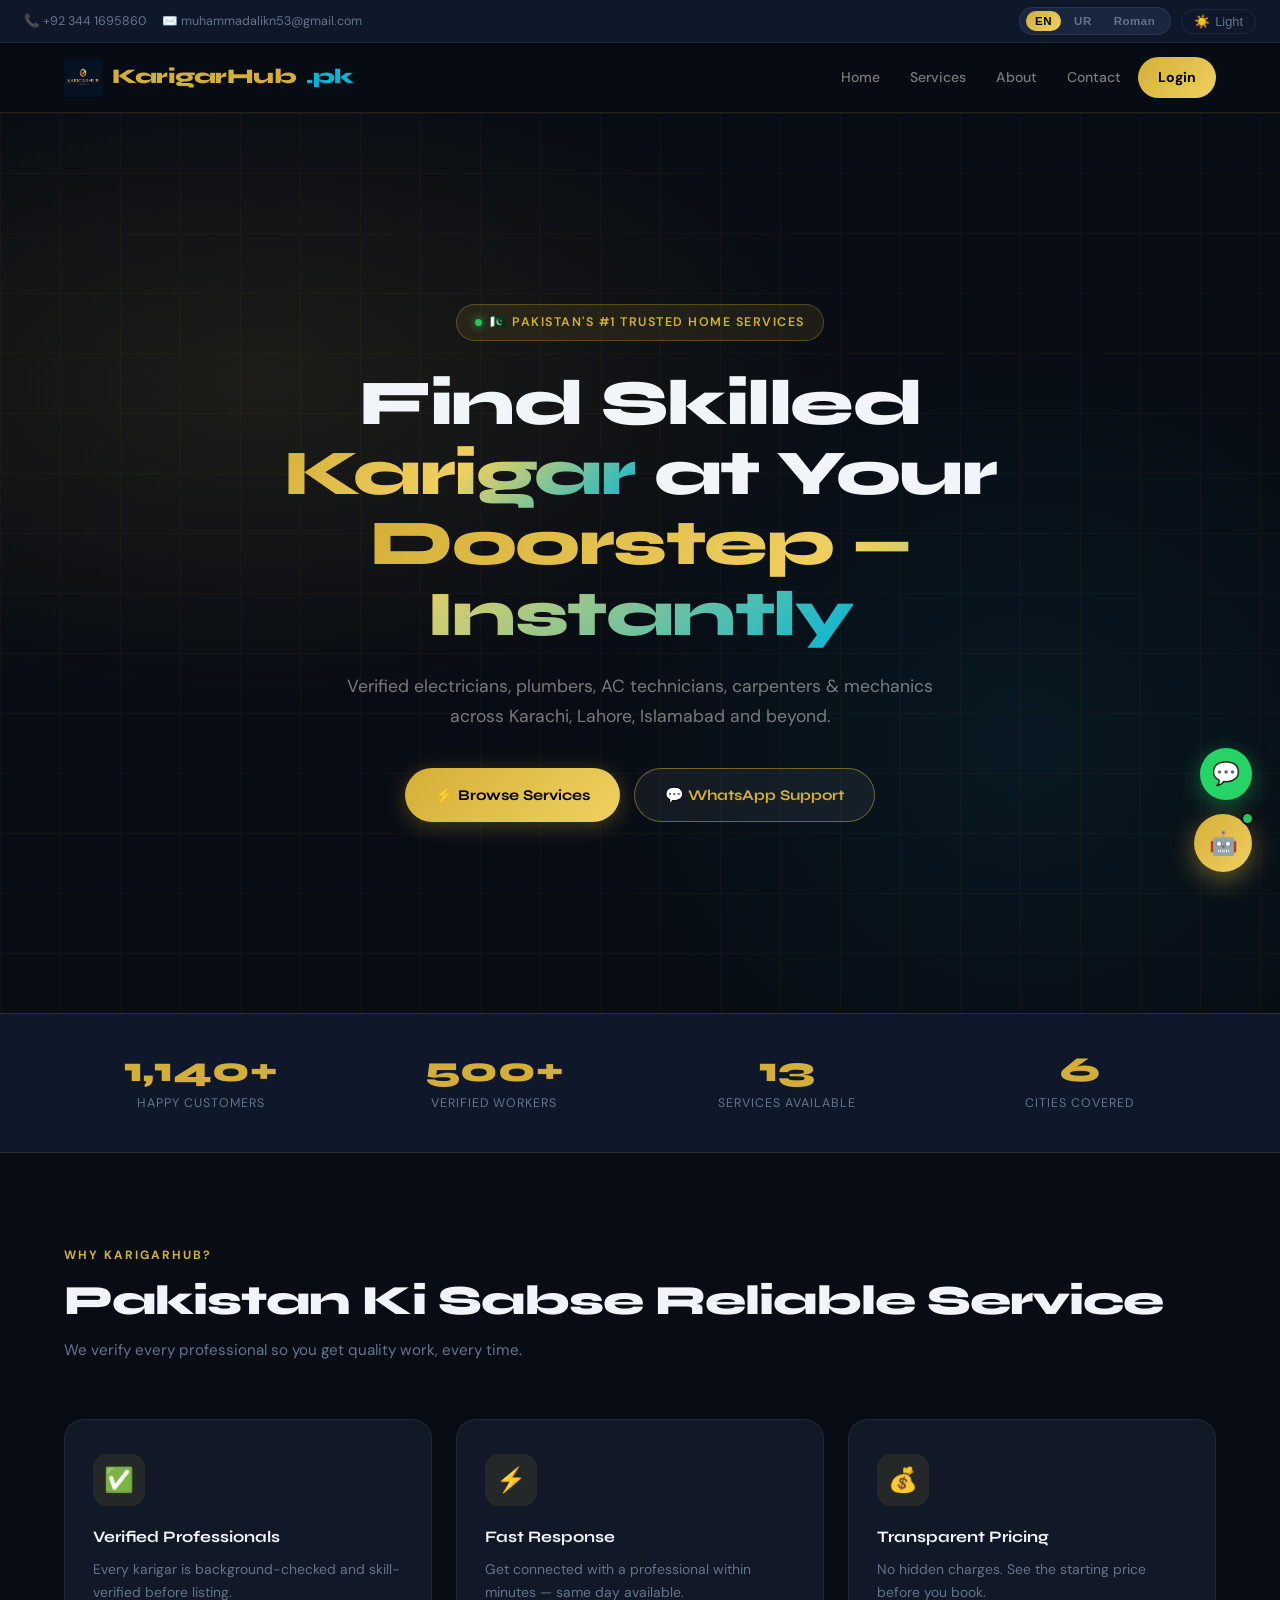
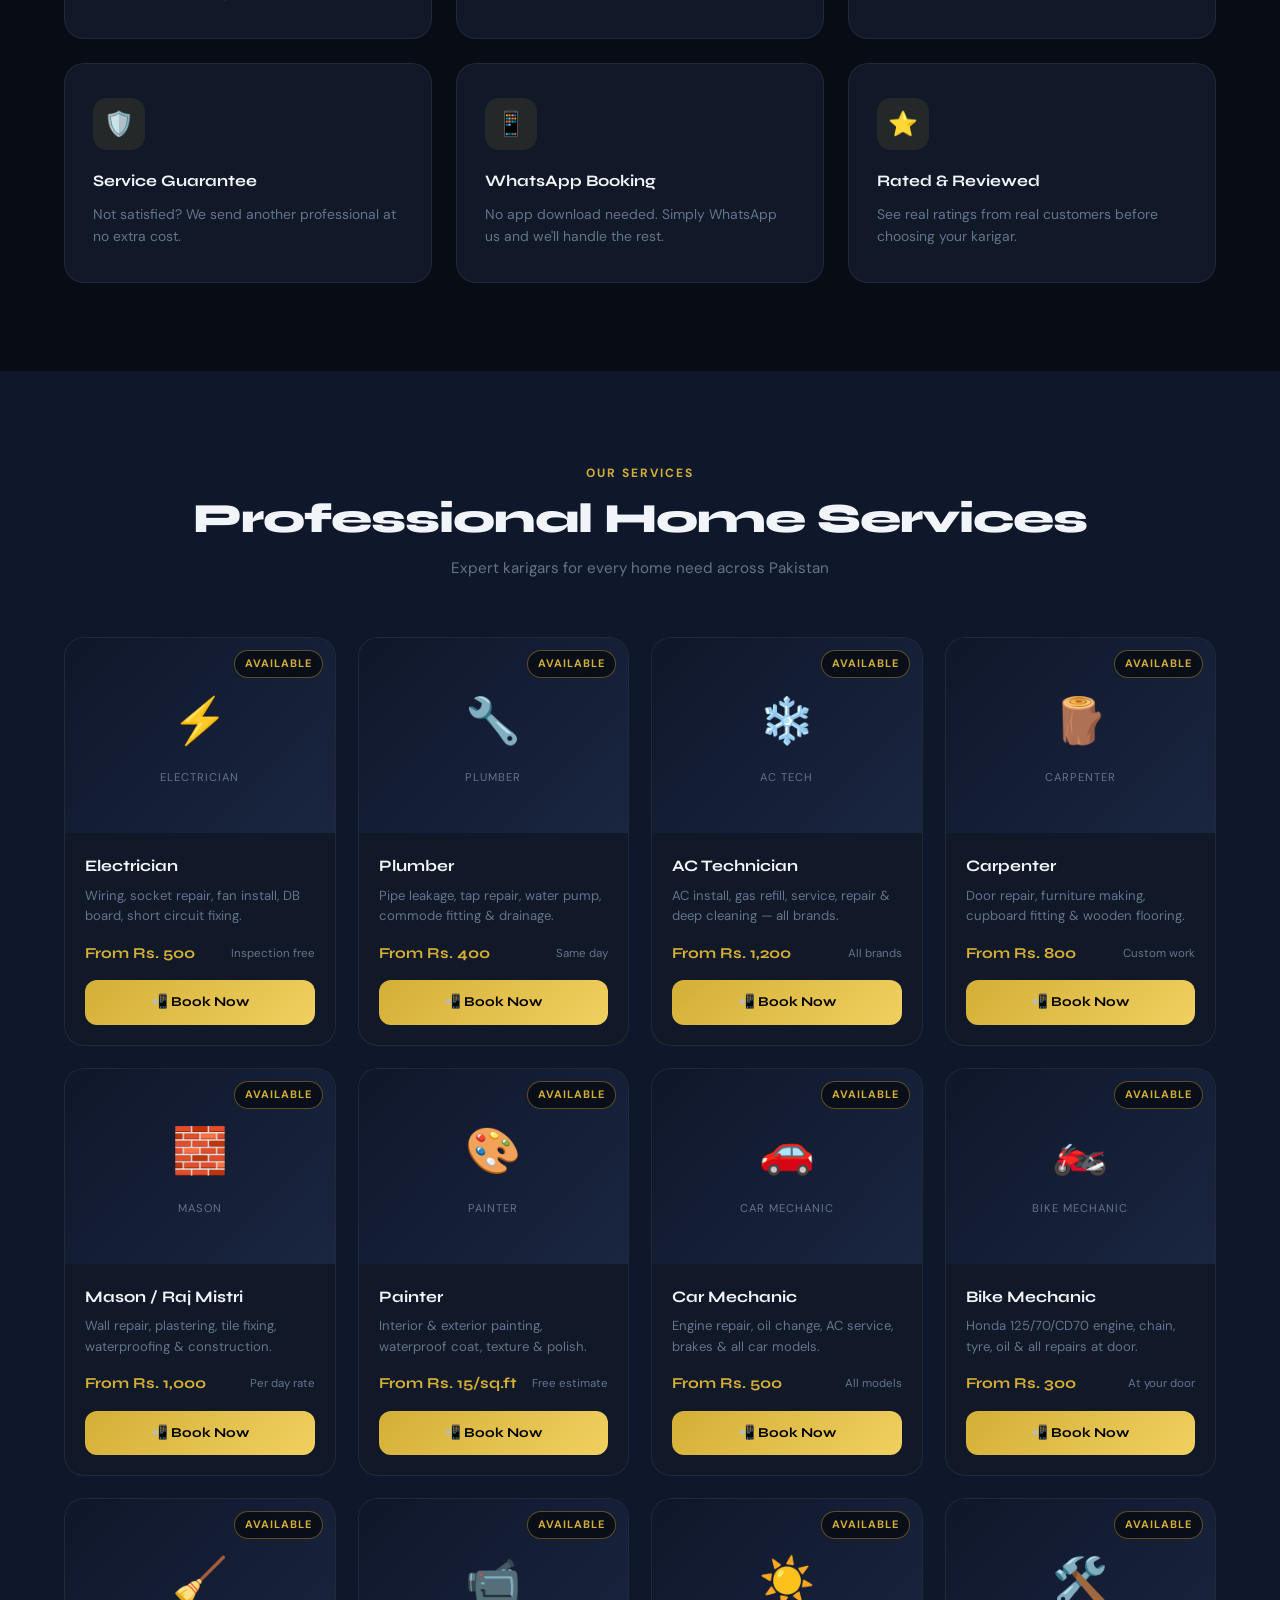
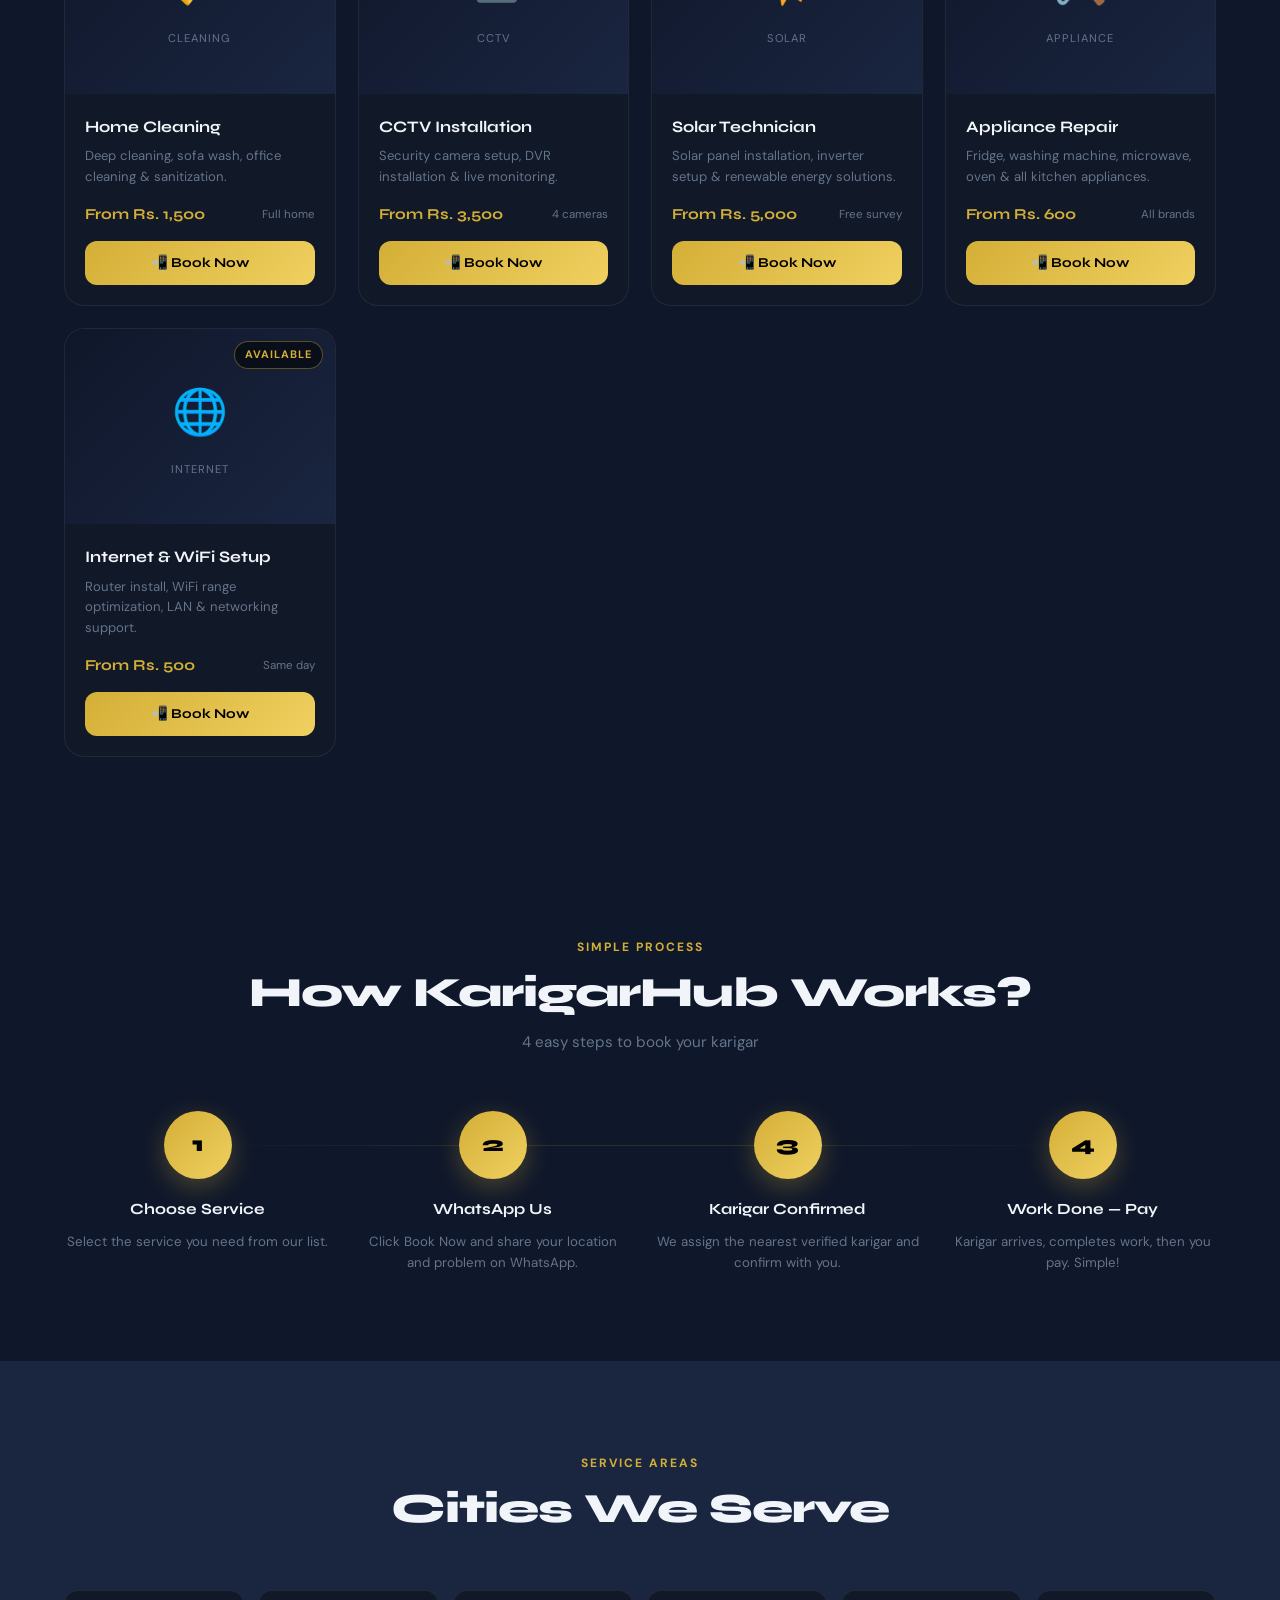
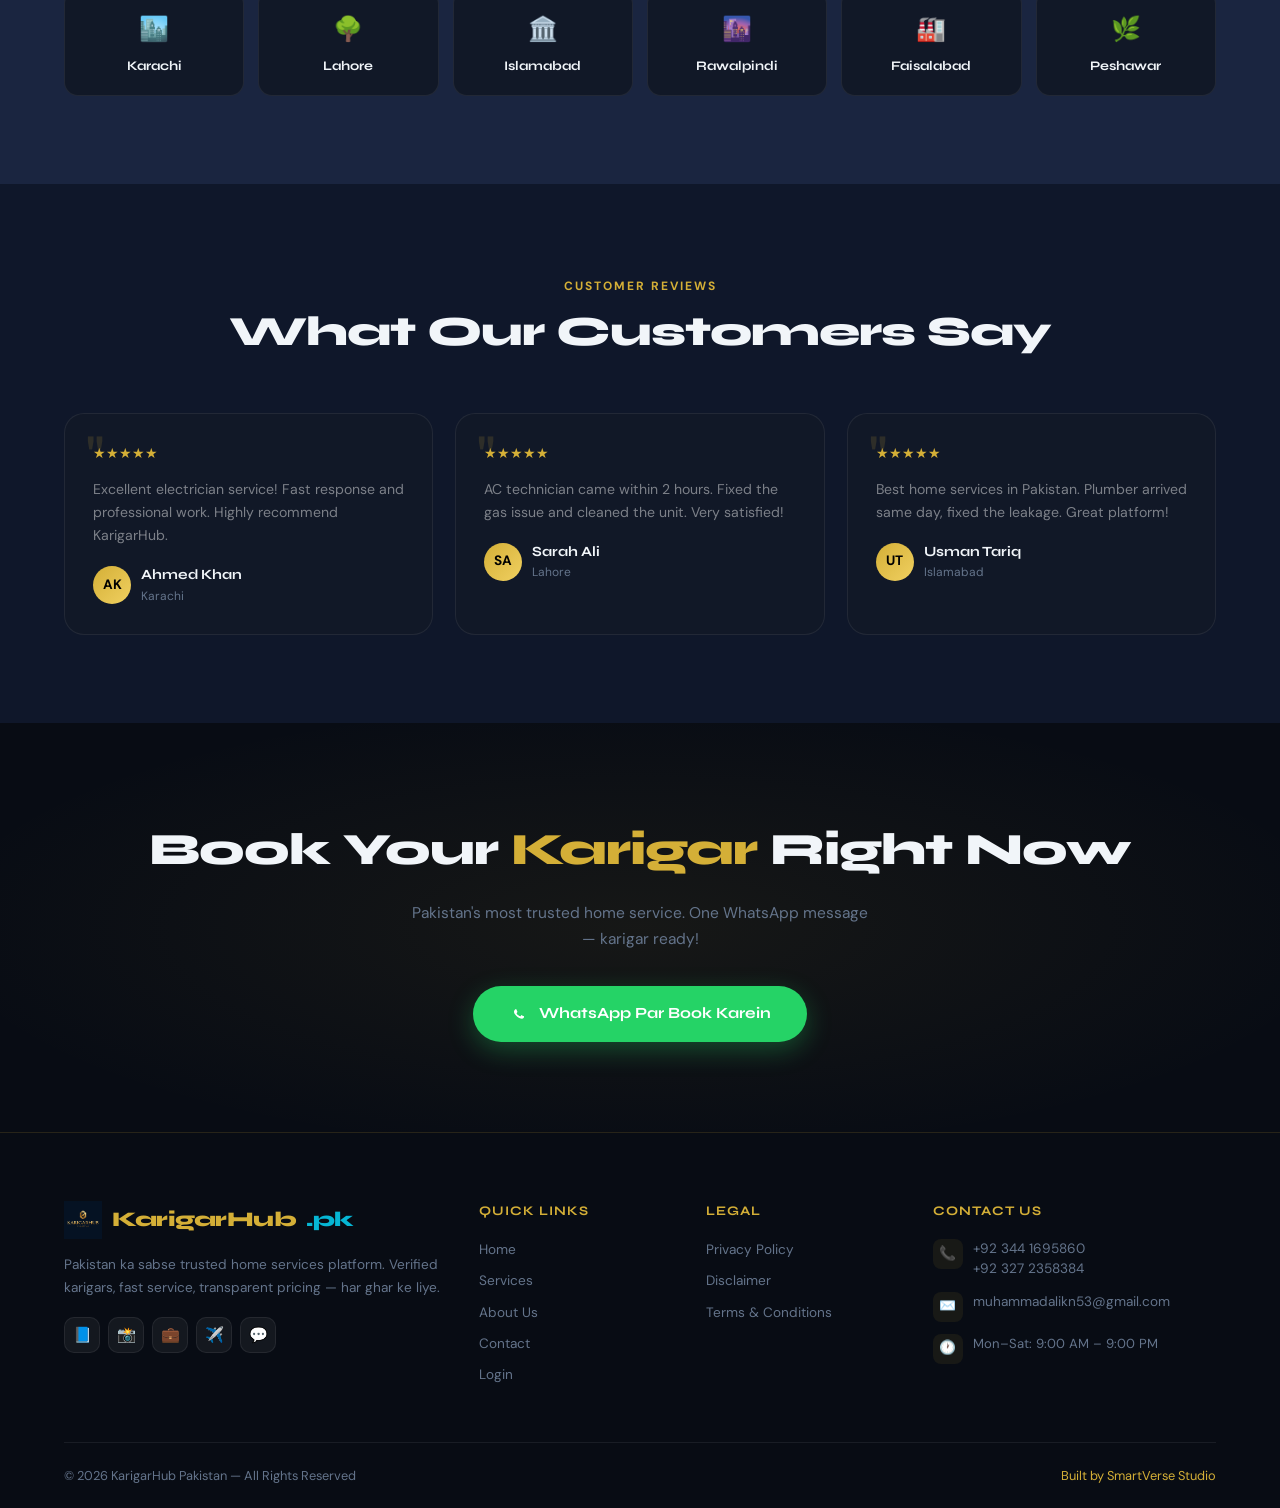
==== commit 862cc140: "Update index.html" ====
--- a/index.html
+++ b/index.html
@@ -1,906 +1,1589 @@
 <!DOCTYPE html>
-<html lang="en">
+<html lang="en" dir="ltr" data-theme="dark">
 <head>
-
-  <!-- =========================
-       BASIC SEO
-  ========================== -->
-
-  <meta charset="UTF-8" />
-
-  <meta
-    name="viewport"
-    content="width=device-width, initial-scale=1.0"
-  />
-
-  <title>
-    KarigarHub Pakistan | Trusted Home Services Platform
-  </title>
-
-  <meta
-    name="description"
-    content="KarigarHub Pakistan provides electricians, plumbers, AC technicians, carpenters, mechanics, painters and trusted home services across Pakistan."
-  />
-
-  <meta
-    name="keywords"
-    content="KarigarHub Pakistan, electrician pakistan, plumber pakistan, AC repair pakistan, home services pakistan"
-  />
-
-  <meta
-    name="author"
-    content="Muhammad Ali"
-  />
-
-  <!-- =========================
-       FAVICON
-  ========================== -->
-
-  <link
-    rel="icon"
-    href="assets/images/favicon.png"
-  />
-
-  <!-- =========================
-       GOOGLE FONT
-  ========================== -->
-
-  <link
-    rel="preconnect"
-    href="https://fonts.googleapis.com"
-  />
-
-  <link
-    rel="preconnect"
-    href="https://fonts.gstatic.com"
-    crossorigin
-  />
-
-  <link
-    href="https://fonts.googleapis.com/css2?family=Poppins:wght@300;400;500;600;700;800&display=swap"
-    rel="stylesheet"
-  />
-
-  <!-- =========================
-       MAIN CSS
-  ========================== -->
-
-  <link
-    rel="stylesheet"
-    href="style.css"
-  />
-
+  <meta charset="UTF-8">
+  <meta name="viewport" content="width=device-width, initial-scale=1.0">
+
+  <!-- ===== SEO ===== -->
+  <title>KarigarHub Pakistan | Trusted Home Services — Electrician, Plumber, AC, Carpenter</title>
+  <meta name="description" content="KarigarHub Pakistan — Pakistan ka #1 trusted home services platform. Verified electricians, plumbers, AC technicians, carpenters, painters & mechanics. Book now via WhatsApp.">
+  <meta name="keywords" content="karigarhub pakistan, electrician pakistan, plumber pakistan, ac repair pakistan, carpenter pakistan, home services pakistan, karigar book online">
+  <meta name="author" content="Muhammad Ali">
+  <meta name="robots" content="index, follow">
+  <link rel="canonical" href="https://explorevista.github.io/karegarhub-pakistan/">
+  <meta name="google-site-verification" content="DcbWTnUxvJVAUExh8X-csHxO0JJmB4AMAIuveWWCdDo">
+
+  <!-- ===== OG / TWITTER ===== -->
+  <meta property="og:title" content="KarigarHub Pakistan | Trusted Home Services">
+  <meta property="og:description" content="Pakistan ka #1 home services platform. Verified karigars at your doorstep.">
+  <meta property="og:image" content="https://explorevista.github.io/karegarhub-pakistan/assets/images/logo.png">
+  <meta property="og:url" content="https://explorevista.github.io/karegarhub-pakistan/">
+  <meta property="og:type" content="website">
+  <meta name="twitter:card" content="summary_large_image">
+  <meta name="twitter:title" content="KarigarHub Pakistan">
+  <meta name="twitter:description" content="Pakistan ka #1 trusted home services platform.">
+  <meta name="twitter:image" content="https://explorevista.github.io/karegarhub-pakistan/assets/images/logo.png">
+
+  <!-- ===== FAVICON ===== -->
+  <link rel="icon" type="image/png" href="assets/images/favicon.png">
+
+  <!-- ===== FONTS ===== -->
+  <link rel="preconnect" href="https://fonts.googleapis.com">
+  <link rel="preconnect" href="https://fonts.gstatic.com" crossorigin>
+  <link href="https://fonts.googleapis.com/css2?family=Syne:wght@400;600;700;800&family=DM+Sans:ital,wght@0,300;0,400;0,500;0,600;1,400&family=Noto+Nastaliq+Urdu:wght@400;600;700&display=swap" rel="stylesheet">
+
+  <!-- ===== GOOGLE ANALYTICS ===== -->
+  <script async src="https://www.googletagmanager.com/gtag/js?id=G-Z9NE5E50GG"></script>
+  <script>
+    window.dataLayer=window.dataLayer||[];
+    function gtag(){dataLayer.push(arguments);}
+    gtag('js',new Date());gtag('config','G-Z9NE5E50GG');
+  </script>
+
+  <!-- ===== ADSENSE ===== -->
+  <script async src="https://pagead2.googlesyndication.com/pagead/js/adsbygoogle.js?client=ca-pub-7495097418204600" crossorigin="anonymous"></script>
+
+  <!-- ===== SCHEMA ===== -->
+  <script type="application/ld+json">
+  {"@context":"https://schema.org","@type":"LocalBusiness","name":"KarigarHub Pakistan","url":"https://explorevista.github.io/karegarhub-pakistan/","logo":"https://explorevista.github.io/karegarhub-pakistan/assets/images/logo.png","description":"Pakistan ka trusted home services platform.","telephone":"+923441695860","address":{"@type":"PostalAddress","addressCountry":"PK"}}
+  </script>
+
+  <style>
+    /* =============================================
+       CSS VARIABLES — DARK & LIGHT THEMES
+    ============================================= */
+    :root {
+      --gold:       #D4AF37;
+      --gold-light: #f0d060;
+      --gold-dark:  #a88520;
+      --cyan:       #06b6d4;
+      --success:    #22c55e;
+      --font-head:  'Syne', sans-serif;
+      --font-body:  'DM Sans', sans-serif;
+      --font-urdu:  'Noto Nastaliq Urdu', serif;
+    }
+
+    [data-theme="dark"] {
+      --bg:         #080c14;
+      --bg2:        #0f172a;
+      --bg3:        #1a2540;
+      --bg-card:    #111827;
+      --border:     rgba(212,175,55,0.15);
+      --border2:    rgba(255,255,255,0.07);
+      --text:       #f1f5f9;
+      --text-muted: #64748b;
+      --text-sub:   rgba(255,255,255,0.45);
+      --nav-bg:     rgba(8,12,20,0.97);
+      --shadow:     0 20px 60px rgba(0,0,0,0.4);
+    }
+
+    [data-theme="light"] {
+      --bg:         #f8fafc;
+      --bg2:        #ffffff;
+      --bg3:        #f1f5f9;
+      --bg-card:    #ffffff;
+      --border:     rgba(212,175,55,0.25);
+      --border2:    #e2e8f0;
+      --text:       #0f172a;
+      --text-muted: #64748b;
+      --text-sub:   #475569;
+      --nav-bg:     rgba(255,255,255,0.97);
+      --shadow:     0 20px 60px rgba(0,0,0,0.08);
+    }
+
+    /* =============================================
+       RESET
+    ============================================= */
+    *,*::before,*::after{margin:0;padding:0;box-sizing:border-box;}
+    html{scroll-behavior:smooth;}
+    body{font-family:var(--font-body);background:var(--bg);color:var(--text);line-height:1.65;transition:background .3s,color .3s;overflow-x:hidden;}
+    a{text-decoration:none;color:inherit;}
+    img{max-width:100%;display:block;}
+    .container{width:100%;max-width:1200px;margin:auto;padding:0 24px;}
+
+    /* =============================================
+       LANGUAGE — Urdu RTL overrides
+    ============================================= */
+    [lang="ur"] body,[lang="ur"] {
+      font-family: var(--font-urdu);
+      direction: rtl;
+      text-align: right;
+    }
+    [lang="ur"] .nav-links { flex-direction: row-reverse; }
+    [lang="ur"] .hero-content { direction: rtl; }
+    [lang="ur"] .footer-grid { direction: rtl; }
+
+    /* =============================================
+       TOP UTILITY BAR
+    ============================================= */
+    .topbar {
+      background: var(--bg2);
+      border-bottom: 1px solid var(--border2);
+      padding: 7px 24px;
+      display: flex;
+      justify-content: space-between;
+      align-items: center;
+      flex-wrap: wrap;
+      gap: 8px;
+      font-size: 0.78rem;
+      color: var(--text-muted);
+    }
+
+    .topbar-left { display: flex; align-items: center; gap: 16px; }
+    .topbar-left a { color: var(--text-muted); transition: color .2s; }
+    .topbar-left a:hover { color: var(--gold); }
+
+    .topbar-right { display: flex; align-items: center; gap: 10px; }
+
+    /* Language switcher */
+    .lang-switcher {
+      display: flex;
+      align-items: center;
+      gap: 4px;
+      background: var(--bg3);
+      border: 1px solid var(--border2);
+      border-radius: 999px;
+      padding: 3px 6px;
+    }
+
+    .lang-btn {
+      background: none;
+      border: none;
+      cursor: pointer;
+      font-size: 0.72rem;
+      font-weight: 700;
+      color: var(--text-muted);
+      padding: 4px 9px;
+      border-radius: 999px;
+      transition: all .2s;
+      letter-spacing: .5px;
+    }
+
+    .lang-btn.active,
+    .lang-btn:hover {
+      background: linear-gradient(135deg,var(--gold),var(--gold-light));
+      color: #000;
+    }
+
+    /* Theme toggle */
+    .theme-toggle {
+      background: none;
+      border: 1px solid var(--border2);
+      border-radius: 999px;
+      padding: 4px 12px;
+      cursor: pointer;
+      font-size: 0.8rem;
+      color: var(--text-muted);
+      display: flex;
+      align-items: center;
+      gap: 5px;
+      transition: all .2s;
+    }
+
+    .theme-toggle:hover { border-color: var(--gold); color: var(--gold); }
+
+    /* =============================================
+       NAVBAR
+    ============================================= */
+    .navbar {
+      position: sticky;
+      top: 0;
+      z-index: 1000;
+      background: var(--nav-bg);
+      backdrop-filter: blur(20px);
+      border-bottom: 1px solid var(--border);
+      transition: background .3s;
+    }
+
+    .nav-container {
+      display: flex;
+      justify-content: space-between;
+      align-items: center;
+      padding: 14px 24px;
+    }
+
+    .logo {
+      display: flex;
+      align-items: center;
+      gap: 10px;
+      font-family: var(--font-head);
+      font-size: 1.3rem;
+      font-weight: 800;
+      color: var(--gold);
+      letter-spacing: -0.5px;
+    }
+    .logo img { width:38px;height:38px;object-fit:contain; }
+    .logo-dot { color: var(--cyan); }
+
+    .nav-links {
+      display: flex;
+      align-items: center;
+      gap: 4px;
+    }
+
+    .nav-links a {
+      color: var(--text-sub);
+      font-weight: 500;
+      font-size: 0.88rem;
+      padding: 8px 13px;
+      border-radius: 8px;
+      transition: all .25s;
+    }
+    .nav-links a:hover { color: var(--gold); background: rgba(212,175,55,.08); }
+
+    .btn-nav {
+      background: linear-gradient(135deg,var(--gold),var(--gold-light)) !important;
+      color: #000 !important;
+      font-weight: 700 !important;
+      padding: 9px 20px !important;
+      border-radius: 999px !important;
+    }
+    .btn-nav:hover { transform:translateY(-2px); box-shadow: 0 8px 22px rgba(212,175,55,.35); }
+
+    .mobile-toggle {
+      display: none;
+      background: none;
+      border: none;
+      cursor: pointer;
+      flex-direction: column;
+      gap: 5px;
+      padding: 4px;
+    }
+    .mobile-toggle span {
+      display: block;
+      width: 24px; height: 2px;
+      background: var(--text);
+      border-radius: 2px;
+      transition: all .3s;
+    }
+
+    /* =============================================
+       HERO
+    ============================================= */
+    .hero {
+      position: relative;
+      min-height: 100vh;
+      display: flex;
+      align-items: center;
+      justify-content: center;
+      text-align: center;
+      overflow: hidden;
+      background: var(--bg);
+    }
+
+    .hero-bg {
+      position: absolute; inset: 0;
+      background:
+        radial-gradient(ellipse 80% 60% at 20% 30%, rgba(212,175,55,.1) 0%, transparent 60%),
+        radial-gradient(ellipse 60% 80% at 80% 70%, rgba(6,182,212,.07) 0%, transparent 60%);
+    }
+    .hero-grid {
+      position: absolute; inset: 0;
+      background-image:
+        linear-gradient(rgba(212,175,55,.04) 1px, transparent 1px),
+        linear-gradient(90deg, rgba(212,175,55,.04) 1px, transparent 1px);
+      background-size: 60px 60px;
+    }
+    .hero-img-layer {
+      position: absolute; inset: 0;
+      background: url('assets/images/hero.jpg') center/cover no-repeat;
+      opacity: .1;
+    }
+    [data-theme="light"] .hero-img-layer { opacity: .07; }
+
+    .hero-content {
+      position: relative; z-index: 2;
+      max-width: 860px; padding: 40px 20px;
+      animation: fadeUp .9s ease both;
+    }
+    @keyframes fadeUp {
+      from{opacity:0;transform:translateY(40px);}
+      to{opacity:1;transform:translateY(0);}
+    }
+
+    .hero-badge {
+      display: inline-flex;
+      align-items: center;
+      gap: 8px;
+      background: rgba(212,175,55,.1);
+      border: 1px solid rgba(212,175,55,.3);
+      color: var(--gold);
+      font-size: .78rem;
+      font-weight: 600;
+      letter-spacing: 1.5px;
+      text-transform: uppercase;
+      padding: 7px 18px;
+      border-radius: 999px;
+      margin-bottom: 28px;
+    }
+    .hero-badge::before {
+      content:'';width:7px;height:7px;
+      background:var(--success);border-radius:50%;
+      box-shadow:0 0 8px var(--success);
+      animation:pulse 2s infinite;
+    }
+    @keyframes pulse{0%,100%{opacity:1;transform:scale(1);}50%{opacity:.5;transform:scale(1.5);}}
+
+    .hero h1 {
+      font-family: var(--font-head);
+      font-size: clamp(2.2rem, 5.5vw, 4rem);
+      font-weight: 800;
+      line-height: 1.1;
+      letter-spacing: -1.5px;
+      margin-bottom: 22px;
+    }
+    .hero h1 .gold-text {
+      background: linear-gradient(135deg,var(--gold),var(--gold-light),var(--cyan));
+      -webkit-background-clip: text;
+      -webkit-text-fill-color: transparent;
+      background-clip: text;
+    }
+    .hero h1 .white-text { color: var(--text); -webkit-text-fill-color: var(--text); }
+
+    .hero p {
+      color: var(--text-sub);
+      font-size: 1.1rem;
+      max-width: 600px;
+      margin: 0 auto 36px;
+      line-height: 1.7;
+    }
+
+    /* Urdu hero h1 */
+    .hero-title-ur {
+      font-family: var(--font-urdu);
+      font-size: clamp(1.8rem, 4.5vw, 3.2rem);
+      line-height: 1.6;
+      direction: rtl;
+    }
+
+    .hero-buttons {
+      display: flex;
+      justify-content: center;
+      gap: 14px;
+      flex-wrap: wrap;
+    }
+
+    .btn-primary {
+      display: inline-flex;
+      align-items: center;
+      gap: 8px;
+      background: linear-gradient(135deg,var(--gold),var(--gold-light));
+      color: #000;
+      font-family: var(--font-head);
+      font-size: .93rem;
+      font-weight: 700;
+      padding: 14px 30px;
+      border-radius: 999px;
+      transition: all .3s;
+      box-shadow: 0 4px 22px rgba(212,175,55,.3);
+    }
+    .btn-primary:hover { transform:translateY(-3px); box-shadow:0 12px 34px rgba(212,175,55,.45); }
+
+    .btn-secondary {
+      display: inline-flex;
+      align-items: center;
+      gap: 8px;
+      background: rgba(255,255,255,.05);
+      border: 1.5px solid rgba(212,175,55,.5);
+      color: var(--gold);
+      font-family: var(--font-head);
+      font-size: .93rem;
+      font-weight: 700;
+      padding: 14px 30px;
+      border-radius: 999px;
+      transition: all .3s;
+      backdrop-filter: blur(8px);
+    }
+    .btn-secondary:hover { background:rgba(212,175,55,.12); transform:translateY(-3px); }
+
+    /* =============================================
+       STATS BAR
+    ============================================= */
+    .stats-bar {
+      background: var(--bg2);
+      border-top: 1px solid var(--border);
+      border-bottom: 1px solid var(--border);
+      padding: 28px 0;
+    }
+    .stats-grid {
+      display: grid;
+      grid-template-columns: repeat(4,1fr);
+      gap: 20px;
+      text-align: center;
+    }
+    .stat-item { padding: 10px; }
+    .stat-number {
+      font-family: var(--font-head);
+      font-size: 2.2rem;
+      font-weight: 800;
+      color: var(--gold);
+      line-height: 1;
+      margin-bottom: 6px;
+    }
+    .stat-label {
+      font-size: .78rem;
+      color: var(--text-muted);
+      text-transform: uppercase;
+      letter-spacing: 1px;
+    }
+
+    /* =============================================
+       SECTIONS — SHARED
+    ============================================= */
+    .section { padding: 88px 0; }
+    .section-label {
+      display: inline-block;
+      font-size: .75rem;
+      font-weight: 700;
+      letter-spacing: 2px;
+      text-transform: uppercase;
+      color: var(--gold);
+      margin-bottom: 10px;
+    }
+    .section-title {
+      font-family: var(--font-head);
+      font-size: clamp(1.7rem, 3.5vw, 2.6rem);
+      font-weight: 800;
+      color: var(--text);
+      letter-spacing: -1px;
+      margin-bottom: 12px;
+      line-height: 1.2;
+    }
+    .section-sub {
+      color: var(--text-muted);
+      font-size: .95rem;
+      max-width: 520px;
+    }
+    .section-header { margin-bottom: 56px; }
+    .text-center { text-align: center; }
+    .text-center .section-sub { margin: 0 auto; }
+
+    /* =============================================
+       FEATURES
+    ============================================= */
+    .features-grid {
+      display: grid;
+      grid-template-columns: repeat(3,1fr);
+      gap: 24px;
+    }
+    .feature-card {
+      background: var(--bg-card);
+      border: 1px solid var(--border2);
+      border-radius: 20px;
+      padding: 34px 28px;
+      transition: all .35s;
+      position: relative;
+      overflow: hidden;
+    }
+    .feature-card::before {
+      content:'';position:absolute;
+      top:0;left:0;right:0;height:3px;
+      background:linear-gradient(90deg,var(--gold),var(--gold-light));
+      opacity:0;transition:opacity .35s;
+    }
+    .feature-card:hover { transform:translateY(-6px);box-shadow:var(--shadow);border-color:var(--border); }
+    .feature-card:hover::before { opacity:1; }
+    .feature-icon {
+      width:52px;height:52px;
+      background:rgba(212,175,55,.1);
+      border-radius:14px;
+      display:flex;align-items:center;justify-content:center;
+      font-size:1.5rem;margin-bottom:18px;
+    }
+    .feature-card h3 { font-family:var(--font-head);font-size:1rem;font-weight:700;color:var(--text);margin-bottom:8px; }
+    .feature-card p { color:var(--text-muted);font-size:.87rem;line-height:1.65; }
+
+    /* =============================================
+       SERVICES
+    ============================================= */
+    .services-grid {
+      display: grid;
+      grid-template-columns: repeat(4,1fr);
+      gap: 22px;
+    }
+    .service-card {
+      background: var(--bg-card);
+      border: 1px solid var(--border2);
+      border-radius: 20px;
+      overflow: hidden;
+      transition: all .35s;
+    }
+    .service-card:hover { transform:translateY(-8px);box-shadow:var(--shadow);border-color:rgba(212,175,55,.4); }
+    .service-img {
+      position:relative;height:195px;
+      overflow:hidden;background:var(--bg3);
+    }
+    .service-img img {
+      width:100%;height:100%;object-fit:cover;
+      transition:transform .5s;
+    }
+    .service-card:hover .service-img img { transform:scale(1.08); }
+    .service-fallback {
+      width:100%;height:100%;
+      display:flex;flex-direction:column;
+      align-items:center;justify-content:center;gap:10px;
+      background:linear-gradient(135deg,var(--bg2),var(--bg3));
+    }
+    .service-fallback-icon { font-size:2.8rem; }
+    .service-fallback-txt { font-size:.7rem;color:var(--text-muted);letter-spacing:1px;text-transform:uppercase; }
+    .service-badge {
+      position:absolute;top:12px;right:12px;
+      background:rgba(8,12,20,.85);
+      border:1px solid rgba(212,175,55,.4);
+      color:var(--gold);font-size:.68rem;font-weight:700;
+      letter-spacing:1px;text-transform:uppercase;
+      padding:4px 10px;border-radius:999px;
+      backdrop-filter:blur(6px);
+    }
+    [data-theme="light"] .service-badge { background:rgba(255,255,255,.88); }
+    .service-body { padding:20px; }
+    .service-body h3 { font-family:var(--font-head);font-size:1rem;font-weight:700;color:var(--text);margin-bottom:6px; }
+    .service-body p { color:var(--text-muted);font-size:.82rem;line-height:1.58;margin-bottom:14px; }
+    .service-price {
+      display:flex;align-items:center;justify-content:space-between;
+      margin-bottom:14px;
+    }
+    .price-tag { font-family:var(--font-head);font-size:.95rem;font-weight:700;color:var(--gold); }
+    .price-note { font-size:.72rem;color:var(--text-muted); }
+    .btn-book {
+      display:flex;align-items:center;justify-content:center;gap:6px;
+      width:100%;
+      background:linear-gradient(135deg,var(--gold),var(--gold-light));
+      color:#000;font-family:var(--font-head);
+      font-size:.85rem;font-weight:700;
+      padding:11px;border-radius:12px;
+      border:none;cursor:pointer;transition:all .3s;
+    }
+    .btn-book:hover { transform:translateY(-2px);box-shadow:0 8px 22px rgba(212,175,55,.35); }
+
+    /* =============================================
+       HOW IT WORKS
+    ============================================= */
+    .how-section { background: var(--bg2); }
+    .steps-grid {
+      display:grid;grid-template-columns:repeat(4,1fr);
+      gap:28px;position:relative;
+    }
+    .steps-grid::before {
+      content:'';position:absolute;
+      top:34px;left:12.5%;right:12.5%;height:1px;
+      background:linear-gradient(90deg,transparent,var(--border),var(--border),transparent);
+    }
+    .step-item { text-align:center;position:relative;z-index:1; }
+    .step-num {
+      width:68px;height:68px;
+      background:linear-gradient(135deg,var(--gold),var(--gold-light));
+      border-radius:50%;display:flex;align-items:center;justify-content:center;
+      font-family:var(--font-head);font-size:1.35rem;font-weight:800;color:#000;
+      margin:0 auto 18px;
+      box-shadow:0 8px 26px rgba(212,175,55,.3);
+    }
+    .step-item h4 { font-family:var(--font-head);font-size:.97rem;font-weight:700;color:var(--text);margin-bottom:8px; }
+    .step-item p { font-size:.83rem;color:var(--text-muted);line-height:1.6; }
+
+    /* =============================================
+       CITIES
+    ============================================= */
+    .cities-grid {
+      display:grid;grid-template-columns:repeat(6,1fr);gap:14px;
+    }
+    .city-chip {
+      background:var(--bg-card);border:1px solid var(--border2);
+      border-radius:14px;padding:18px 8px;text-align:center;
+      transition:all .3s;cursor:default;
+    }
+    .city-chip:hover { border-color:rgba(212,175,55,.5);transform:translateY(-4px);box-shadow:var(--shadow); }
+    .city-flag { font-size:1.5rem;margin-bottom:7px; }
+    .city-name { font-family:var(--font-head);font-size:.82rem;font-weight:700;color:var(--text); }
+
+    /* =============================================
+       TESTIMONIALS
+    ============================================= */
+    .testimonials-section { background: var(--bg2); }
+    .testimonials-grid {
+      display:grid;grid-template-columns:repeat(3,1fr);gap:22px;
+    }
+    .testimonial-card {
+      background:var(--bg-card);border:1px solid var(--border2);
+      border-radius:20px;padding:28px;transition:all .35s;
+      position:relative;
+    }
+    .testimonial-card::before {
+      content:'"';font-family:var(--font-head);font-size:4rem;
+      color:rgba(212,175,55,.15);position:absolute;
+      top:12px;left:20px;line-height:1;
+    }
+    .testimonial-card:hover { transform:translateY(-5px);box-shadow:var(--shadow); }
+    .testimonial-stars { color:var(--gold);font-size:.9rem;margin-bottom:12px; }
+    .testimonial-card p { color:var(--text-sub);font-size:.88rem;line-height:1.65;margin-bottom:16px; }
+    .testimonial-author { display:flex;align-items:center;gap:10px; }
+    .author-avatar {
+      width:38px;height:38px;background:linear-gradient(135deg,var(--gold),var(--gold-light));
+      border-radius:50%;display:flex;align-items:center;justify-content:center;
+      font-weight:700;color:#000;font-size:.85rem;flex-shrink:0;
+    }
+    .author-name { font-family:var(--font-head);font-size:.88rem;font-weight:700;color:var(--text); }
+    .author-city { font-size:.75rem;color:var(--text-muted); }
+
+    /* =============================================
+       CTA
+    ============================================= */
+    .cta-section {
+      background:var(--bg);position:relative;
+      overflow:hidden;text-align:center;
+      padding:90px 0;
+    }
+    .cta-section::before {
+      content:'';position:absolute;inset:0;
+      background:radial-gradient(ellipse 80% 80% at 50% 50%,rgba(212,175,55,.07) 0%,transparent 70%);
+    }
+    .cta-inner { position:relative;z-index:1; }
+    .cta-section h2 {
+      font-family:var(--font-head);
+      font-size:clamp(1.7rem,4vw,2.8rem);
+      font-weight:800;color:var(--text);
+      letter-spacing:-1px;margin-bottom:14px;
+    }
+    .cta-section h2 span { color:var(--gold); }
+    .cta-section p { color:var(--text-muted);font-size:.97rem;max-width:460px;margin:0 auto 34px; }
+    .btn-whatsapp {
+      display:inline-flex;align-items:center;gap:10px;
+      background:#25d366;color:white;
+      font-family:var(--font-head);font-size:.97rem;font-weight:700;
+      padding:15px 36px;border-radius:999px;
+      transition:all .3s;
+      box-shadow:0 8px 26px rgba(37,211,102,.3);
+    }
+    .btn-whatsapp:hover { transform:translateY(-3px);box-shadow:0 16px 38px rgba(37,211,102,.4); }
+
+    /* =============================================
+       FOOTER
+    ============================================= */
+    footer {
+      background:var(--bg);
+      border-top:1px solid var(--border);
+      padding:68px 0 22px;
+    }
+    .footer-grid {
+      display:grid;
+      grid-template-columns:2fr 1fr 1fr 1.5fr;
+      gap:38px;margin-bottom:46px;
+    }
+    .footer-brand .logo { margin-bottom:14px; }
+    .footer-brand p { color:var(--text-muted);font-size:.85rem;line-height:1.7;margin-bottom:18px; }
+    .footer-social { display:flex;gap:8px; }
+    .social-btn {
+      width:36px;height:36px;background:rgba(255,255,255,.05);
+      border:1px solid var(--border2);border-radius:10px;
+      display:flex;align-items:center;justify-content:center;
+      font-size:.95rem;transition:all .3s;color:var(--text);
+    }
+    .social-btn:hover { background:rgba(212,175,55,.14);border-color:rgba(212,175,55,.4);transform:translateY(-3px); }
+    .footer-col h5 {
+      font-family:var(--font-head);color:var(--gold);
+      font-size:.82rem;font-weight:700;letter-spacing:1px;
+      text-transform:uppercase;margin-bottom:16px;
+    }
+    .footer-col a {
+      display:block;color:var(--text-muted);
+      font-size:.85rem;margin-bottom:9px;transition:color .2s;
+    }
+    .footer-col a:hover { color:var(--gold); }
+    .footer-contact-item { display:flex;align-items:flex-start;gap:10px;margin-bottom:12px; }
+    .contact-icon {
+      width:30px;height:30px;background:rgba(212,175,55,.08);
+      border-radius:8px;display:flex;align-items:center;justify-content:center;
+      font-size:.85rem;flex-shrink:0;
+    }
+    .contact-text { font-size:.82rem;color:var(--text-muted);line-height:1.5; }
+    .contact-text a { color:var(--text-muted);display:inline;margin-bottom:0; }
+    .contact-text a:hover { color:var(--gold); }
+    .footer-bottom {
+      border-top:1px solid var(--border2);padding-top:22px;
+      display:flex;justify-content:space-between;align-items:center;
+      flex-wrap:wrap;gap:10px;
+    }
+    .footer-bottom p { font-size:.8rem;color:var(--text-muted); }
+    .footer-bottom a { color:var(--gold);font-size:.8rem; }
+
+    /* =============================================
+       FLOATING WHATSAPP
+    ============================================= */
+    .wa-float {
+      position:fixed;bottom:100px;right:28px;z-index:9990;
+      width:52px;height:52px;background:#25d366;
+      border-radius:50%;display:flex;align-items:center;justify-content:center;
+      font-size:1.4rem;box-shadow:0 6px 22px rgba(37,211,102,.4);
+      transition:all .3s;
+    }
+    .wa-float:hover { transform:scale(1.12); }
+
+    /* =============================================
+       AI ASSISTANT
+    ============================================= */
+    .ai-bubble { position:fixed;bottom:28px;right:28px;z-index:9999; }
+    .ai-toggle {
+      width:58px;height:58px;
+      background:linear-gradient(135deg,var(--gold),var(--gold-light));
+      border-radius:50%;border:none;cursor:pointer;
+      display:flex;align-items:center;justify-content:center;
+      font-size:1.45rem;
+      box-shadow:0 8px 26px rgba(212,175,55,.45);
+      transition:all .3s;position:relative;
+    }
+    .ai-toggle:hover { transform:scale(1.1); }
+    .ai-ping {
+      position:absolute;top:-2px;right:-2px;
+      width:13px;height:13px;background:var(--success);
+      border-radius:50%;border:2px solid var(--bg);
+      animation:pulse 2s infinite;
+    }
+    .ai-chat {
+      position:absolute;bottom:74px;right:0;
+      width:334px;background:var(--bg2);
+      border-radius:20px;
+      box-shadow:0 20px 60px rgba(0,0,0,.22);
+      border:1px solid var(--border2);
+      overflow:hidden;display:none;
+      flex-direction:column;animation:slideUp .3s ease;
+    }
+    @keyframes slideUp{from{opacity:0;transform:translateY(20px);}to{opacity:1;transform:translateY(0);}}
+    .ai-chat.open { display:flex; }
+    .ai-header {
+      background:linear-gradient(135deg,var(--bg2),var(--bg3));
+      padding:15px 17px;
+      display:flex;align-items:center;gap:11px;
+      border-bottom:1px solid var(--border);
+    }
+    .ai-avatar {
+      width:36px;height:36px;
+      background:linear-gradient(135deg,var(--gold),var(--gold-light));
+      border-radius:50%;display:flex;align-items:center;justify-content:center;
+      font-size:1rem;flex-shrink:0;
+    }
+    .ai-header-text h4 { font-family:var(--font-head);color:var(--text);font-size:.88rem;font-weight:700; }
+    .ai-header-text p { color:var(--text-muted);font-size:.7rem; }
+    .ai-messages {
+      height:250px;overflow-y:auto;padding:14px;
+      display:flex;flex-direction:column;gap:10px;
+    }
+    .msg-bot {
+      background:var(--bg3);border:1px solid var(--border2);
+      border-radius:13px 13px 13px 3px;
+      padding:9px 13px;font-size:.81rem;color:var(--text);
+      max-width:87%;line-height:1.5;
+    }
+    .msg-user {
+      background:linear-gradient(135deg,var(--gold),var(--gold-light));
+      color:#000;border-radius:13px 13px 3px 13px;
+      padding:9px 13px;font-size:.81rem;font-weight:500;
+      max-width:87%;align-self:flex-end;line-height:1.5;
+    }
+    .ai-quick-btns { padding:9px 13px 5px;display:flex;flex-wrap:wrap;gap:5px; }
+    .quick-btn {
+      background:rgba(212,175,55,.08);border:1px solid rgba(212,175,55,.28);
+      color:var(--gold-dark);font-size:.7rem;font-weight:600;
+      padding:5px 11px;border-radius:999px;cursor:pointer;transition:all .2s;
+    }
+    .quick-btn:hover { background:rgba(212,175,55,.18); }
+    .ai-input-row {
+      padding:10px 13px 14px;display:flex;gap:7px;
+      border-top:1px solid var(--border2);
+    }
+    .ai-input {
+      flex:1;border:1.5px solid var(--border2);border-radius:11px;
+      padding:8px 12px;font-family:var(--font-body);font-size:.81rem;
+      background:var(--bg);color:var(--text);outline:none;transition:border .2s;
+    }
+    .ai-input:focus { border-color:rgba(212,175,55,.5); }
+    .ai-send {
+      width:36px;height:36px;background:linear-gradient(135deg,var(--gold),var(--gold-light));
+      border:none;border-radius:10px;cursor:pointer;font-size:.95rem;
+      display:flex;align-items:center;justify-content:center;transition:all .2s;
+    }
+    .ai-send:hover { transform:scale(1.08); }
+
+    /* =============================================
+       SCROLL REVEAL
+    ============================================= */
+    .reveal { opacity:0;transform:translateY(28px);transition:all .65s ease; }
+    .reveal.visible { opacity:1;transform:translateY(0); }
+
+    /* =============================================
+       RESPONSIVE
+    ============================================= */
+    @media(max-width:1024px){
+      .services-grid { grid-template-columns:repeat(2,1fr); }
+      .stats-grid { grid-template-columns:repeat(2,1fr); }
+      .features-grid { grid-template-columns:repeat(2,1fr); }
+      .steps-grid { grid-template-columns:repeat(2,1fr); }
+      .steps-grid::before { display:none; }
+      .footer-grid { grid-template-columns:1fr 1fr; }
+      .cities-grid { grid-template-columns:repeat(3,1fr); }
+      .testimonials-grid { grid-template-columns:repeat(2,1fr); }
+    }
+    @media(max-width:768px){
+      .topbar { display:none; }
+      .mobile-toggle { display:flex; }
+      .nav-links {
+        position:absolute;top:100%;left:0;right:0;
+        background:var(--nav-bg);backdrop-filter:blur(20px);
+        flex-direction:column;padding:18px;
+        display:none;border-bottom:1px solid var(--border);
+      }
+      .nav-links.active { display:flex; }
+      .services-grid,.features-grid,.steps-grid,.testimonials-grid { grid-template-columns:1fr; }
+      .footer-grid { grid-template-columns:1fr; }
+      .cities-grid { grid-template-columns:repeat(2,1fr); }
+      .footer-bottom { flex-direction:column;text-align:center; }
+      .ai-chat { width:300px;right:-14px; }
+      .wa-float { right:20px;bottom:96px; }
+      .ai-bubble { right:20px;bottom:24px; }
+    }
+  </style>
 </head>
 
 <body>
 
-<!-- =========================
-     NAVBAR
-========================== -->
-
+<!-- ================== TOPBAR ================== -->
+<div class="topbar">
+  <div class="topbar-left">
+    <a href="tel:+923441695860">📞 +92 344 1695860</a>
+    <a href="mailto:muhammadalikn53@gmail.com">✉️ muhammadalikn53@gmail.com</a>
+  </div>
+  <div class="topbar-right">
+    <!-- LANGUAGE SWITCHER -->
+    <div class="lang-switcher" role="group" aria-label="Language Switcher">
+      <button class="lang-btn active" id="langEN" onclick="setLang('en')" title="English">EN</button>
+      <button class="lang-btn" id="langUR" onclick="setLang('ur')" title="اردو">UR</button>
+      <button class="lang-btn" id="langRM" onclick="setLang('roman')" title="Roman Urdu">Roman</button>
+    </div>
+    <!-- DARK / LIGHT TOGGLE -->
+    <button class="theme-toggle" onclick="toggleTheme()" id="themeBtn" title="Toggle Theme">
+      <span id="themeIcon">☀️</span>
+      <span id="themeLabel">Light</span>
+    </button>
+  </div>
+</div>
+
+<!-- ================== NAVBAR ================== -->
 <header class="navbar">
-
-  <div class="nav-container">
-
-    <a href="#" class="logo">
-
-      <img
-        src="assets/images/logo.png.png"
-        alt="KarigarHub"
-        class="logo-img"
-      />
-
-      <span>
-        KarigarHub Pakistan
-      </span>
-
+  <div class="container nav-container">
+    <a href="index.html" class="logo">
+      <img src="assets/images/logo.png" alt="KarigarHub Logo">
+      KarigarHub<span class="logo-dot">.pk</span>
     </a>
-
-    <button
-      class="mobile-toggle"
-      id="mobileToggle"
-    >
-      <span></span>
+    <button class="mobile-toggle" onclick="toggleMenu()" aria-label="Menu">
+      <span></span><span></span><span></span>
     </button>
-
-    <nav class="nav-links" id="navMenu">
-
-      <a href="#home" class="nav-link active">
-        Home
-      </a>
-
-      <a href="#services" class="nav-link">
-        Services
-      </a>
-
-      <a href="#about" class="nav-link">
-        About
-      </a>
-
-      <a href="#contact" class="nav-link">
-        Contact
-      </a>
-
-      <a
-        href="https://wa.me/923441695860"
-        class="btn btn-primary"
-      >
-        Book Now
-      </a>
-
+    <nav class="nav-links" id="menu">
+      <a href="index.html" data-en="Home" data-ur="ہوم" data-roman="Home">Home</a>
+      <a href="#services" data-en="Services" data-ur="خدمات" data-roman="Khidmat">Services</a>
+      <a href="about.html" data-en="About" data-ur="ہمارے بارے" data-roman="Hamare Bare">About</a>
+      <a href="contact.html" data-en="Contact" data-ur="رابطہ" data-roman="Rabta">Contact</a>
+      <a href="login.html" class="btn-nav" data-en="Login" data-ur="لاگ ان" data-roman="Login">Login</a>
     </nav>
-
   </div>
-
 </header>
 
-<!-- =========================
-     HERO SECTION
-========================== -->
-
-<section class="hero" id="home">
-
-  <div class="hero-bg">
-
-    <img
-      src="assets/images/hero-main.jpg"
-      alt="KarigarHub Pakistan"
-    />
-
+<!-- ================== HERO ================== -->
+<section class="hero">
+  <div class="hero-bg"></div>
+  <div class="hero-grid"></div>
+  <div class="hero-img-layer"></div>
+  <div class="hero-content">
+    <div class="hero-badge" id="heroBadge">🇵🇰 Pakistan's #1 Trusted Home Services</div>
+
+    <!-- English title -->
+    <h1 id="heroTitleEN">
+      <span class="white-text">Find Skilled </span>
+      <span class="gold-text">Karigar</span>
+      <span class="white-text"> at Your</span><br>
+      <span class="gold-text">Doorstep — Instantly</span>
+    </h1>
+
+    <!-- Urdu title (hidden by default) -->
+    <h1 id="heroTitleUR" class="hero-title-ur" style="display:none;">
+      <span class="gold-text">گھر پر ماہر کاریگر</span><br>
+      <span class="white-text">فوری طور پر بک کریں</span>
+    </h1>
+
+    <!-- Roman Urdu title (hidden by default) -->
+    <h1 id="heroTitleRM" style="display:none;">
+      <span class="white-text">Ghar Par Expert </span>
+      <span class="gold-text">Karigar</span><br>
+      <span class="gold-text">Abhi Book Karein!</span>
+    </h1>
+
+    <p id="heroDesc">Verified electricians, plumbers, AC technicians, carpenters & mechanics across Karachi, Lahore, Islamabad and beyond.</p>
+
+    <div class="hero-buttons">
+      <a href="#services" class="btn-primary" id="heroBtnBrowse">⚡ Browse Services</a>
+      <a href="https://wa.me/923441695860" class="btn-secondary" target="_blank" rel="noopener" id="heroBtnWA">💬 WhatsApp Support</a>
+    </div>
   </div>
-
-  <div class="hero-overlay"></div>
-
+</section>
+
+<!-- ================== STATS ================== -->
+<div class="stats-bar">
   <div class="container">
-
-    <div class="hero-content fade-up">
-
-      <h1>
-        Pakistan’s Premium Home Services Platform
-      </h1>
-
-      <p>
-        Verified Electricians, Plumbers, AC Technicians,
-        Carpenters, Mechanics & Skilled Workers —
-        Trusted Across Pakistan.
-      </p>
-
-      <div
-        style="
-          display:flex;
-          gap:15px;
-          justify-content:center;
-          flex-wrap:wrap;
-        "
-      >
-
-        <a
-          href="#services"
-          class="btn btn-primary"
-        >
-          Explore Services
+    <div class="stats-grid">
+      <div class="stat-item">
+        <div class="stat-number" id="cnt1">0</div>
+        <div class="stat-label" data-en="Happy Customers" data-ur="خوش گاہک" data-roman="Khush Customers">Happy Customers</div>
+      </div>
+      <div class="stat-item">
+        <div class="stat-number" id="cnt2">0</div>
+        <div class="stat-label" data-en="Verified Workers" data-ur="تصدیق شدہ کاریگر" data-roman="Verified Karigar">Verified Workers</div>
+      </div>
+      <div class="stat-item">
+        <div class="stat-number" id="cnt3">0</div>
+        <div class="stat-label" data-en="Services Available" data-ur="خدمات دستیاب" data-roman="Services Available">Services Available</div>
+      </div>
+      <div class="stat-item">
+        <div class="stat-number" id="cnt4">0</div>
+        <div class="stat-label" data-en="Cities Covered" data-ur="شہر کور کیے" data-roman="Cities Cover Kiye">Cities Covered</div>
+      </div>
+    </div>
+  </div>
+</div>
+
+<!-- ================== FEATURES ================== -->
+<section class="section reveal">
+  <div class="container">
+    <div class="section-header">
+      <span class="section-label" data-en="Why KarigarHub?" data-ur="کیوں کاریگرہب؟" data-roman="Kyun KarigarHub?">Why KarigarHub?</span>
+      <h2 class="section-title" data-en="Pakistan Ki Sabse Reliable Service" data-ur="پاکستان کی سب سے قابل اعتماد سروس" data-roman="Pakistan Ki Sabse Reliable Service">Pakistan Ki Sabse Reliable Service</h2>
+      <p class="section-sub" data-en="We verify every professional so you get quality work, every time." data-ur="ہم ہر کاریگر کی تصدیق کرتے ہیں تاکہ آپ کو اچھا کام ملے۔" data-roman="Hum har karigar verify karte hain taake aapko quality kaam mile.">We verify every professional so you get quality work, every time.</p>
+    </div>
+    <div class="features-grid">
+      <div class="feature-card">
+        <div class="feature-icon">✅</div>
+        <h3 data-en="Verified Professionals" data-ur="تصدیق شدہ پیشہ ور" data-roman="Verified Professionals">Verified Professionals</h3>
+        <p data-en="Every karigar is background-checked and skill-verified before listing." data-ur="ہر کاریگر کی پس منظر جانچ اور مہارت کی تصدیق ہوتی ہے۔" data-roman="Har karigar ka background check aur skill verify hota hai.">Every karigar is background-checked and skill-verified before listing.</p>
+      </div>
+      <div class="feature-card">
+        <div class="feature-icon">⚡</div>
+        <h3 data-en="Fast Response" data-ur="فوری جواب" data-roman="Fast Response">Fast Response</h3>
+        <p data-en="Get connected with a professional within minutes — same day available." data-ur="چند منٹوں میں کاریگر سے رابطہ — اسی دن کی سروس دستیاب۔" data-roman="Chand minuton mein karigar se rabta — same day service available.">Get connected with a professional within minutes — same day available.</p>
+      </div>
+      <div class="feature-card">
+        <div class="feature-icon">💰</div>
+        <h3 data-en="Transparent Pricing" data-ur="شفاف قیمتیں" data-roman="Clear Pricing">Transparent Pricing</h3>
+        <p data-en="No hidden charges. See the starting price before you book." data-ur="کوئی چھپے ہوئے چارجز نہیں۔ بکنگ سے پہلے قیمت دیکھیں۔" data-roman="Koi chhupe charges nahi. Booking se pehle price dekhein.">No hidden charges. See the starting price before you book.</p>
+      </div>
+      <div class="feature-card">
+        <div class="feature-icon">🛡️</div>
+        <h3 data-en="Service Guarantee" data-ur="سروس گارنٹی" data-roman="Service Guarantee">Service Guarantee</h3>
+        <p data-en="Not satisfied? We send another professional at no extra cost." data-ur="مطمئن نہیں؟ بغیر اضافی خرچ کے دوسرا کاریگر بھیجیں گے۔" data-roman="Satisfied nahi? Bina extra cost ke doosra karigar bhejenge.">Not satisfied? We send another professional at no extra cost.</p>
+      </div>
+      <div class="feature-card">
+        <div class="feature-icon">📱</div>
+        <h3 data-en="WhatsApp Booking" data-ur="واٹس ایپ بکنگ" data-roman="WhatsApp Booking">WhatsApp Booking</h3>
+        <p data-en="No app download needed. Simply WhatsApp us and we'll handle the rest." data-ur="کوئی ایپ ڈاؤن لوڈ کی ضرورت نہیں۔ واٹس ایپ پر میسج کریں۔" data-roman="Koi app download ki zaroorat nahi. WhatsApp par message karein.">No app download needed. Simply WhatsApp us and we'll handle the rest.</p>
+      </div>
+      <div class="feature-card">
+        <div class="feature-icon">⭐</div>
+        <h3 data-en="Rated & Reviewed" data-ur="درجہ بندی اور جائزے" data-roman="Rated & Reviewed">Rated & Reviewed</h3>
+        <p data-en="See real ratings from real customers before choosing your karigar." data-ur="اپنا کاریگر چننے سے پہلے حقیقی گاہکوں کی رائے دیکھیں۔" data-roman="Apna karigar chunne se pehle real customers ki raaye dekhein.">See real ratings from real customers before choosing your karigar.</p>
+      </div>
+    </div>
+  </div>
+</section>
+
+<!-- ================== SERVICES ================== -->
+<section class="section" id="services" style="background:var(--bg2);">
+  <div class="container">
+    <div class="section-header text-center reveal">
+      <span class="section-label" data-en="Our Services" data-ur="ہماری خدمات" data-roman="Hamari Khidmat">Our Services</span>
+      <h2 class="section-title" data-en="Professional Home Services" data-ur="پیشہ ورانہ گھریلو خدمات" data-roman="Professional Home Services">Professional Home Services</h2>
+      <p class="section-sub" data-en="Expert karigars for every home need across Pakistan" data-ur="پاکستان بھر میں ہر گھریلو ضرورت کے لیے ماہر کاریگر" data-roman="Pakistan bhar mein har zaroorat ke liye expert karigar">Expert karigars for every home need across Pakistan</p>
+    </div>
+    <div class="services-grid reveal">
+
+      <!-- 1. Electrician -->
+      <div class="service-card">
+        <div class="service-img">
+          <img src="assets/images/electrician.jpg" alt="Electrician Pakistan"
+            onerror="this.style.display='none';this.nextElementSibling.style.display='flex'">
+          <div class="service-fallback" style="display:none"><span class="service-fallback-icon">⚡</span><span class="service-fallback-txt">Electrician</span></div>
+          <span class="service-badge" data-en="Available" data-ur="دستیاب" data-roman="Available">Available</span>
+        </div>
+        <div class="service-body">
+          <h3 data-en="Electrician" data-ur="الیکٹریشن" data-roman="Electrician">Electrician</h3>
+          <p data-en="Wiring, socket repair, fan install, DB board, short circuit fixing." data-ur="وائرنگ، ساکٹ مرمت، پنکھا نصب، ڈی بی بورڈ، شارٹ سرکٹ۔" data-roman="Wiring, socket repair, fan install, DB board, short circuit.">Wiring, socket repair, fan install, DB board, short circuit fixing.</p>
+          <div class="service-price">
+            <span class="price-tag">From Rs. 500</span>
+            <span class="price-note" data-en="Inspection free" data-ur="معائنہ مفت" data-roman="Inspection free">Inspection free</span>
+          </div>
+          <a href="https://wa.me/923441695860?text=Hi%2C+I+need+an+Electrician" class="btn-book" target="_blank" data-en="📲 Book Now" data-ur="📲 ابھی بک کریں" data-roman="📲 Abhi Book Karein">📲 Book Now</a>
+        </div>
+      </div>
+
+      <!-- 2. Plumber -->
+      <div class="service-card">
+        <div class="service-img">
+          <img src="assets/images/plumber.jpg" alt="Plumber Pakistan"
+            onerror="this.style.display='none';this.nextElementSibling.style.display='flex'">
+          <div class="service-fallback" style="display:none"><span class="service-fallback-icon">🔧</span><span class="service-fallback-txt">Plumber</span></div>
+          <span class="service-badge" data-en="Available" data-ur="دستیاب" data-roman="Available">Available</span>
+        </div>
+        <div class="service-body">
+          <h3 data-en="Plumber" data-ur="پلمبر" data-roman="Plumber">Plumber</h3>
+          <p data-en="Pipe leakage, tap repair, water pump, commode fitting & drainage." data-ur="پائپ لیکیج، نل مرمت، واٹر پمپ، کموڈ فٹنگ و نکاسی۔" data-roman="Pipe leakage, tap repair, water pump, commode fitting, drainage.">Pipe leakage, tap repair, water pump, commode fitting & drainage.</p>
+          <div class="service-price">
+            <span class="price-tag">From Rs. 400</span>
+            <span class="price-note" data-en="Same day" data-ur="اسی دن" data-roman="Same day">Same day</span>
+          </div>
+          <a href="https://wa.me/923441695860?text=Hi%2C+I+need+a+Plumber" class="btn-book" target="_blank" data-en="📲 Book Now" data-ur="📲 ابھی بک کریں" data-roman="📲 Abhi Book Karein">📲 Book Now</a>
+        </div>
+      </div>
+
+      <!-- 3. AC Technician -->
+      <div class="service-card">
+        <div class="service-img">
+          <img src="assets/images/ac-tech.jpg" alt="AC Technician Pakistan"
+            onerror="this.style.display='none';this.nextElementSibling.style.display='flex'">
+          <div class="service-fallback" style="display:none"><span class="service-fallback-icon">❄️</span><span class="service-fallback-txt">AC Tech</span></div>
+          <span class="service-badge" data-en="Available" data-ur="دستیاب" data-roman="Available">Available</span>
+        </div>
+        <div class="service-body">
+          <h3 data-en="AC Technician" data-ur="اے سی ٹیکنیشن" data-roman="AC Technician">AC Technician</h3>
+          <p data-en="AC install, gas refill, service, repair & deep cleaning — all brands." data-ur="اے سی نصب، گیس ری فل، سروس، مرمت — تمام برانڈز۔" data-roman="AC install, gas refill, service, repair — sab brands.">AC install, gas refill, service, repair & deep cleaning — all brands.</p>
+          <div class="service-price">
+            <span class="price-tag">From Rs. 1,200</span>
+            <span class="price-note" data-en="All brands" data-ur="تمام برانڈز" data-roman="All brands">All brands</span>
+          </div>
+          <a href="https://wa.me/923441695860?text=Hi%2C+I+need+AC+Technician" class="btn-book" target="_blank" data-en="📲 Book Now" data-ur="📲 ابھی بک کریں" data-roman="📲 Abhi Book Karein">📲 Book Now</a>
+        </div>
+      </div>
+
+      <!-- 4. Carpenter -->
+      <div class="service-card">
+        <div class="service-img">
+          <img src="assets/images/carpenter.jpg" alt="Carpenter Pakistan"
+            onerror="this.style.display='none';this.nextElementSibling.style.display='flex'">
+          <div class="service-fallback" style="display:none"><span class="service-fallback-icon">🪵</span><span class="service-fallback-txt">Carpenter</span></div>
+          <span class="service-badge" data-en="Available" data-ur="دستیاب" data-roman="Available">Available</span>
+        </div>
+        <div class="service-body">
+          <h3 data-en="Carpenter" data-ur="بڑھئی" data-roman="Carpenter / Badhai">Carpenter</h3>
+          <p data-en="Door repair, furniture making, cupboard fitting & wooden flooring." data-ur="دروازہ مرمت، فرنیچر، الماری فٹنگ و لکڑی کا فرش۔" data-roman="Door repair, furniture, cupboard fitting, wooden flooring.">Door repair, furniture making, cupboard fitting & wooden flooring.</p>
+          <div class="service-price">
+            <span class="price-tag">From Rs. 800</span>
+            <span class="price-note" data-en="Custom work" data-ur="کسٹم کام" data-roman="Custom kaam">Custom work</span>
+          </div>
+          <a href="https://wa.me/923441695860?text=Hi%2C+I+need+a+Carpenter" class="btn-book" target="_blank" data-en="📲 Book Now" data-ur="📲 ابھی بک کریں" data-roman="📲 Abhi Book Karein">📲 Book Now</a>
+        </div>
+      </div>
+
+      <!-- 5. Mason -->
+      <div class="service-card">
+        <div class="service-img">
+          <img src="assets/images/mason.jpg" alt="Mason Pakistan"
+            onerror="this.style.display='none';this.nextElementSibling.style.display='flex'">
+          <div class="service-fallback" style="display:none"><span class="service-fallback-icon">🧱</span><span class="service-fallback-txt">Mason</span></div>
+          <span class="service-badge" data-en="Available" data-ur="دستیاب" data-roman="Available">Available</span>
+        </div>
+        <div class="service-body">
+          <h3 data-en="Mason / Raj Mistri" data-ur="راج مستری" data-roman="Raj Mistri">Mason / Raj Mistri</h3>
+          <p data-en="Wall repair, plastering, tile fixing, waterproofing & construction." data-ur="دیوار مرمت، پلاسٹر، ٹائل، واٹر پروفنگ و تعمیر۔" data-roman="Wall repair, plaster, tile, waterproofing, construction.">Wall repair, plastering, tile fixing, waterproofing & construction.</p>
+          <div class="service-price">
+            <span class="price-tag">From Rs. 1,000</span>
+            <span class="price-note" data-en="Per day rate" data-ur="یومیہ شرح" data-roman="Per day rate">Per day rate</span>
+          </div>
+          <a href="https://wa.me/923441695860?text=Hi%2C+I+need+a+Mason" class="btn-book" target="_blank" data-en="📲 Book Now" data-ur="📲 ابھی بک کریں" data-roman="📲 Abhi Book Karein">📲 Book Now</a>
+        </div>
+      </div>
+
+      <!-- 6. Painter -->
+      <div class="service-card">
+        <div class="service-img">
+          <img src="assets/images/painter.jpg" alt="Painter Pakistan"
+            onerror="this.style.display='none';this.nextElementSibling.style.display='flex'">
+          <div class="service-fallback" style="display:none"><span class="service-fallback-icon">🎨</span><span class="service-fallback-txt">Painter</span></div>
+          <span class="service-badge" data-en="Available" data-ur="دستیاب" data-roman="Available">Available</span>
+        </div>
+        <div class="service-body">
+          <h3 data-en="Painter" data-ur="رنگ ساز" data-roman="Painter / Rang Saz">Painter</h3>
+          <p data-en="Interior & exterior painting, waterproof coat, texture & polish." data-ur="اندرونی و بیرونی پینٹ، واٹر پروف کوٹ، ٹیکسچر۔" data-roman="Interior & exterior paint, waterproof coat, texture, polish.">Interior & exterior painting, waterproof coat, texture & polish.</p>
+          <div class="service-price">
+            <span class="price-tag">From Rs. 15/sq.ft</span>
+            <span class="price-note" data-en="Free estimate" data-ur="مفت اندازہ" data-roman="Free estimate">Free estimate</span>
+          </div>
+          <a href="https://wa.me/923441695860?text=Hi%2C+I+need+a+Painter" class="btn-book" target="_blank" data-en="📲 Book Now" data-ur="📲 ابھی بک کریں" data-roman="📲 Abhi Book Karein">📲 Book Now</a>
+        </div>
+      </div>
+
+      <!-- 7. Car Mechanic -->
+      <div class="service-card">
+        <div class="service-img">
+          <img src="assets/images/car-mechanic.jpg" alt="Car Mechanic Pakistan"
+            onerror="this.style.display='none';this.nextElementSibling.style.display='flex'">
+          <div class="service-fallback" style="display:none"><span class="service-fallback-icon">🚗</span><span class="service-fallback-txt">Car Mechanic</span></div>
+          <span class="service-badge" data-en="Available" data-ur="دستیاب" data-roman="Available">Available</span>
+        </div>
+        <div class="service-body">
+          <h3 data-en="Car Mechanic" data-ur="کار مکینک" data-roman="Car Mechanic">Car Mechanic</h3>
+          <p data-en="Engine repair, oil change, AC service, brakes & all car models." data-ur="انجن مرمت، آئل تبدیل، اے سی سروس، بریک — تمام ماڈلز۔" data-roman="Engine repair, oil change, AC service, brake — sab car models.">Engine repair, oil change, AC service, brakes & all car models.</p>
+          <div class="service-price">
+            <span class="price-tag">From Rs. 500</span>
+            <span class="price-note" data-en="All models" data-ur="تمام ماڈلز" data-roman="All models">All models</span>
+          </div>
+          <a href="https://wa.me/923441695860?text=Hi%2C+I+need+a+Car+Mechanic" class="btn-book" target="_blank" data-en="📲 Book Now" data-ur="📲 ابھی بک کریں" data-roman="📲 Abhi Book Karein">📲 Book Now</a>
+        </div>
+      </div>
+
+      <!-- 8. Bike Mechanic -->
+      <div class="service-card">
+        <div class="service-img">
+          <img src="assets/images/bike-mechanic.jpg" alt="Bike Mechanic Pakistan"
+            onerror="this.style.display='none';this.nextElementSibling.style.display='flex'">
+          <div class="service-fallback" style="display:none"><span class="service-fallback-icon">🏍️</span><span class="service-fallback-txt">Bike Mechanic</span></div>
+          <span class="service-badge" data-en="Available" data-ur="دستیاب" data-roman="Available">Available</span>
+        </div>
+        <div class="service-body">
+          <h3 data-en="Bike Mechanic" data-ur="موٹر سائیکل مکینک" data-roman="Bike Mechanic">Bike Mechanic</h3>
+          <p data-en="Honda 125/70/CD70 engine, chain, tyre, oil & all repairs at door." data-ur="ہونڈا 125/70 انجن، چین، ٹائر، آئل — دروازے پر مرمت۔" data-roman="Honda 125/70 engine, chain, tyre, oil — darwaze par repair.">Honda 125/70/CD70 engine, chain, tyre, oil & all repairs at door.</p>
+          <div class="service-price">
+            <span class="price-tag">From Rs. 300</span>
+            <span class="price-note" data-en="At your door" data-ur="آپ کے دروازے پر" data-roman="Aapke darwaze par">At your door</span>
+          </div>
+          <a href="https://wa.me/923441695860?text=Hi%2C+I+need+a+Bike+Mechanic" class="btn-book" target="_blank" data-en="📲 Book Now" data-ur="📲 ابھی بک کریں" data-roman="📲 Abhi Book Karein">📲 Book Now</a>
+        </div>
+      </div>
+
+      <!-- 9. Home Cleaning -->
+      <div class="service-card">
+        <div class="service-img">
+          <img src="assets/images/cleaning.jpg" alt="Home Cleaning Pakistan"
+            onerror="this.style.display='none';this.nextElementSibling.style.display='flex'">
+          <div class="service-fallback" style="display:none"><span class="service-fallback-icon">🧹</span><span class="service-fallback-txt">Cleaning</span></div>
+          <span class="service-badge" data-en="Available" data-ur="دستیاب" data-roman="Available">Available</span>
+        </div>
+        <div class="service-body">
+          <h3 data-en="Home Cleaning" data-ur="گھر کی صفائی" data-roman="Ghar ki Safai">Home Cleaning</h3>
+          <p data-en="Deep cleaning, sofa wash, office cleaning & sanitization." data-ur="ڈیپ کلیننگ، صوفہ دھلائی، آفس کلیننگ، صفائی۔" data-roman="Deep cleaning, sofa wash, office cleaning, sanitization.">Deep cleaning, sofa wash, office cleaning & sanitization.</p>
+          <div class="service-price">
+            <span class="price-tag">From Rs. 1,500</span>
+            <span class="price-note" data-en="Full home" data-ur="پورا گھر" data-roman="Poora ghar">Full home</span>
+          </div>
+          <a href="https://wa.me/923441695860?text=Hi%2C+I+need+Home+Cleaning" class="btn-book" target="_blank" data-en="📲 Book Now" data-ur="📲 ابھی بک کریں" data-roman="📲 Abhi Book Karein">📲 Book Now</a>
+        </div>
+      </div>
+
+      <!-- 10. CCTV -->
+      <div class="service-card">
+        <div class="service-img">
+          <img src="assets/images/cctv.jpg" alt="CCTV Installation Pakistan"
+            onerror="this.style.display='none';this.nextElementSibling.style.display='flex'">
+          <div class="service-fallback" style="display:none"><span class="service-fallback-icon">📹</span><span class="service-fallback-txt">CCTV</span></div>
+          <span class="service-badge" data-en="Available" data-ur="دستیاب" data-roman="Available">Available</span>
+        </div>
+        <div class="service-body">
+          <h3 data-en="CCTV Installation" data-ur="سی سی ٹی وی نصب" data-roman="CCTV Installation">CCTV Installation</h3>
+          <p data-en="Security camera setup, DVR installation & live monitoring." data-ur="سیکیورٹی کیمرہ، ڈی وی آر نصب و لائیو مانیٹرنگ۔" data-roman="Security camera, DVR install, live monitoring.">Security camera setup, DVR installation & live monitoring.</p>
+          <div class="service-price">
+            <span class="price-tag">From Rs. 3,500</span>
+            <span class="price-note" data-en="4 cameras" data-ur="4 کیمرے" data-roman="4 cameras">4 cameras</span>
+          </div>
+          <a href="https://wa.me/923441695860?text=Hi%2C+I+need+CCTV+Installation" class="btn-book" target="_blank" data-en="📲 Book Now" data-ur="📲 ابھی بک کریں" data-roman="📲 Abhi Book Karein">📲 Book Now</a>
+        </div>
+      </div>
+
+      <!-- 11. Solar Technician -->
+      <div class="service-card">
+        <div class="service-img">
+          <img src="assets/images/solar.jpg" alt="Solar Panel Technician Pakistan"
+            onerror="this.style.display='none';this.nextElementSibling.style.display='flex'">
+          <div class="service-fallback" style="display:none"><span class="service-fallback-icon">☀️</span><span class="service-fallback-txt">Solar</span></div>
+          <span class="service-badge" data-en="Available" data-ur="دستیاب" data-roman="Available">Available</span>
+        </div>
+        <div class="service-body">
+          <h3 data-en="Solar Technician" data-ur="سولر ٹیکنیشن" data-roman="Solar Technician">Solar Technician</h3>
+          <p data-en="Solar panel installation, inverter setup & renewable energy solutions." data-ur="سولر پینل نصب، انورٹر سیٹ اپ و قابل تجدید توانائی حل۔" data-roman="Solar panel install, inverter setup, renewable energy solutions.">Solar panel installation, inverter setup & renewable energy solutions.</p>
+          <div class="service-price">
+            <span class="price-tag">From Rs. 5,000</span>
+            <span class="price-note" data-en="Free survey" data-ur="مفت سروے" data-roman="Free survey">Free survey</span>
+          </div>
+          <a href="https://wa.me/923441695860?text=Hi%2C+I+need+Solar+Technician" class="btn-book" target="_blank" data-en="📲 Book Now" data-ur="📲 ابھی بک کریں" data-roman="📲 Abhi Book Karein">📲 Book Now</a>
+        </div>
+      </div>
+
+      <!-- 12. Appliance Repair -->
+      <div class="service-card">
+        <div class="service-img">
+          <img src="assets/images/appliance.jpg" alt="Appliance Repair Pakistan"
+            onerror="this.style.display='none';this.nextElementSibling.style.display='flex'">
+          <div class="service-fallback" style="display:none"><span class="service-fallback-icon">🛠️</span><span class="service-fallback-txt">Appliance</span></div>
+          <span class="service-badge" data-en="Available" data-ur="دستیاب" data-roman="Available">Available</span>
+        </div>
+        <div class="service-body">
+          <h3 data-en="Appliance Repair" data-ur="آلات کی مرمت" data-roman="Appliance Repair">Appliance Repair</h3>
+          <p data-en="Fridge, washing machine, microwave, oven & all kitchen appliances." data-ur="فریج، واشنگ مشین، مائیکرو ویو، اوون و باورچی خانے کے آلات۔" data-roman="Fridge, washing machine, microwave, oven — sab appliances.">Fridge, washing machine, microwave, oven & all kitchen appliances.</p>
+          <div class="service-price">
+            <span class="price-tag">From Rs. 600</span>
+            <span class="price-note" data-en="All brands" data-ur="تمام برانڈز" data-roman="All brands">All brands</span>
+          </div>
+          <a href="https://wa.me/923441695860?text=Hi%2C+I+need+Appliance+Repair" class="btn-book" target="_blank" data-en="📲 Book Now" data-ur="📲 ابھی بک کریں" data-roman="📲 Abhi Book Karein">📲 Book Now</a>
+        </div>
+      </div>
+
+      <!-- 13. Internet & WiFi Setup -->
+      <div class="service-card">
+        <div class="service-img">
+          <img src="assets/images/internet.jpg" alt="Internet WiFi Setup Pakistan"
+            onerror="this.style.display='none';this.nextElementSibling.style.display='flex'">
+          <div class="service-fallback" style="display:none"><span class="service-fallback-icon">🌐</span><span class="service-fallback-txt">Internet</span></div>
+          <span class="service-badge" data-en="Available" data-ur="دستیاب" data-roman="Available">Available</span>
+        </div>
+        <div class="service-body">
+          <h3 data-en="Internet & WiFi Setup" data-ur="انٹرنیٹ و وائی فائی سیٹ اپ" data-roman="Internet & WiFi Setup">Internet & WiFi Setup</h3>
+          <p data-en="Router install, WiFi range optimization, LAN & networking support." data-ur="روٹر نصب، وائی فائی رینج بہتری، لین و نیٹ ورکنگ سپورٹ۔" data-roman="Router install, WiFi range optimize, LAN aur networking support.">Router install, WiFi range optimization, LAN & networking support.</p>
+          <div class="service-price">
+            <span class="price-tag">From Rs. 500</span>
+            <span class="price-note" data-en="Same day" data-ur="اسی دن" data-roman="Same day">Same day</span>
+          </div>
+          <a href="https://wa.me/923441695860?text=Hi%2C+I+need+Internet+WiFi+Setup" class="btn-book" target="_blank" data-en="📲 Book Now" data-ur="📲 ابھی بک کریں" data-roman="📲 Abhi Book Karein">📲 Book Now</a>
+        </div>
+      </div>
+
+    </div>
+  </div>
+</section>
+
+<!-- ================== HOW IT WORKS ================== -->
+<section class="section how-section">
+  <div class="container">
+    <div class="section-header text-center reveal">
+      <span class="section-label" data-en="Simple Process" data-ur="آسان طریقہ" data-roman="Aasaan Tareeqa">Simple Process</span>
+      <h2 class="section-title" data-en="How KarigarHub Works?" data-ur="کاریگرہب کیسے کام کرتا ہے؟" data-roman="KarigarHub Kaise Kaam Karta Hai?">How KarigarHub Works?</h2>
+      <p class="section-sub" data-en="4 easy steps to book your karigar" data-ur="اپنا کاریگر بک کرنے کے 4 آسان مراحل" data-roman="4 aasaan steps mein apna karigar book karein">4 easy steps to book your karigar</p>
+    </div>
+    <div class="steps-grid reveal">
+      <div class="step-item">
+        <div class="step-num">1</div>
+        <h4 data-en="Choose Service" data-ur="سروس چنیں" data-roman="Service Chunein">Choose Service</h4>
+        <p data-en="Select the service you need from our list." data-ur="ہماری فہرست سے اپنی مطلوبہ سروس منتخب کریں۔" data-roman="Apni zaroorat ki service select karein.">Select the service you need from our list.</p>
+      </div>
+      <div class="step-item">
+        <div class="step-num">2</div>
+        <h4 data-en="WhatsApp Us" data-ur="واٹس ایپ کریں" data-roman="WhatsApp Karein">WhatsApp Us</h4>
+        <p data-en="Click Book Now and share your location and problem on WhatsApp." data-ur="Book Now دبائیں اور واٹس ایپ پر مقام و مسئلہ بتائیں۔" data-roman="Book Now click karein, location aur problem WhatsApp par batayein.">Click Book Now and share your location and problem on WhatsApp.</p>
+      </div>
+      <div class="step-item">
+        <div class="step-num">3</div>
+        <h4 data-en="Karigar Confirmed" data-ur="کاریگر کنفرم" data-roman="Karigar Confirm">Karigar Confirmed</h4>
+        <p data-en="We assign the nearest verified karigar and confirm with you." data-ur="ہم قریب ترین تصدیق شدہ کاریگر مختص کرتے اور تصدیق کرتے ہیں۔" data-roman="Hum nearest verified karigar assign karke confirm karenge.">We assign the nearest verified karigar and confirm with you.</p>
+      </div>
+      <div class="step-item">
+        <div class="step-num">4</div>
+        <h4 data-en="Work Done — Pay" data-ur="کام مکمل — ادائیگی" data-roman="Kaam Mukammal — Pay">Work Done — Pay</h4>
+        <p data-en="Karigar arrives, completes work, then you pay. Simple!" data-ur="کاریگر آتا ہے، کام کرتا ہے، پھر ادائیگی کریں۔ آسان!" data-roman="Karigar aata hai, kaam karta hai, phir payment. Simple!">Karigar arrives, completes work, then you pay. Simple!</p>
+      </div>
+    </div>
+  </div>
+</section>
+
+<!-- ================== CITIES ================== -->
+<section class="section" style="background:var(--bg3);">
+  <div class="container">
+    <div class="section-header text-center reveal">
+      <span class="section-label" data-en="Service Areas" data-ur="سروس علاقے" data-roman="Service Areas">Service Areas</span>
+      <h2 class="section-title" data-en="Cities We Serve" data-ur="جہاں ہم خدمات فراہم کرتے ہیں" data-roman="Jin Shahron Mein Hum Hain">Cities We Serve</h2>
+    </div>
+    <div class="cities-grid reveal">
+      <div class="city-chip"><div class="city-flag">🏙️</div><div class="city-name">Karachi</div></div>
+      <div class="city-chip"><div class="city-flag">🌳</div><div class="city-name">Lahore</div></div>
+      <div class="city-chip"><div class="city-flag">🏛️</div><div class="city-name">Islamabad</div></div>
+      <div class="city-chip"><div class="city-flag">🌆</div><div class="city-name">Rawalpindi</div></div>
+      <div class="city-chip"><div class="city-flag">🏭</div><div class="city-name">Faisalabad</div></div>
+      <div class="city-chip"><div class="city-flag">🌿</div><div class="city-name">Peshawar</div></div>
+    </div>
+  </div>
+</section>
+
+<!-- ================== TESTIMONIALS ================== -->
+<section class="section testimonials-section">
+  <div class="container">
+    <div class="section-header text-center reveal">
+      <span class="section-label" data-en="Customer Reviews" data-ur="گاہکوں کی آراء" data-roman="Customers Ki Raaye">Customer Reviews</span>
+      <h2 class="section-title" data-en="What Our Customers Say" data-ur="ہمارے گاہک کیا کہتے ہیں" data-roman="Hamare Customers Kya Kehte Hain">What Our Customers Say</h2>
+    </div>
+    <div class="testimonials-grid reveal">
+      <div class="testimonial-card">
+        <div class="testimonial-stars">★★★★★</div>
+        <p data-en="Excellent electrician service! Fast response and professional work. Highly recommend KarigarHub." data-ur="زبردست الیکٹریشن سروس! تیز ردعمل اور پیشہ ورانہ کام۔ بہت سفارش کرتا ہوں۔" data-roman="Zabardast electrician service! Fast response aur professional kaam. Highly recommend.">Excellent electrician service! Fast response and professional work. Highly recommend KarigarHub.</p>
+        <div class="testimonial-author">
+          <div class="author-avatar">AK</div>
+          <div><div class="author-name">Ahmed Khan</div><div class="author-city">Karachi</div></div>
+        </div>
+      </div>
+      <div class="testimonial-card">
+        <div class="testimonial-stars">★★★★★</div>
+        <p data-en="AC technician came within 2 hours. Fixed the gas issue and cleaned the unit. Very satisfied!" data-ur="اے سی ٹیکنیشن 2 گھنٹوں میں آیا۔ گیس مسئلہ ٹھیک کیا اور یونٹ صاف کیا۔ بہت مطمئن!" data-roman="AC technician 2 ghanton mein aaya. Gas issue theek kiya. Bohot satisfied!">AC technician came within 2 hours. Fixed the gas issue and cleaned the unit. Very satisfied!</p>
+        <div class="testimonial-author">
+          <div class="author-avatar">SA</div>
+          <div><div class="author-name">Sarah Ali</div><div class="author-city">Lahore</div></div>
+        </div>
+      </div>
+      <div class="testimonial-card">
+        <div class="testimonial-stars">★★★★★</div>
+        <p data-en="Best home services in Pakistan. Plumber arrived same day, fixed the leakage. Great platform!" data-ur="پاکستان میں بہترین گھریلو خدمات۔ پلمبر اسی دن آیا، لیکیج ٹھیک کی۔ بہترین پلیٹ فارم!" data-roman="Pakistan mein best home services. Plumber same day aaya, leakage theek ki. Great platform!">Best home services in Pakistan. Plumber arrived same day, fixed the leakage. Great platform!</p>
+        <div class="testimonial-author">
+          <div class="author-avatar">UT</div>
+          <div><div class="author-name">Usman Tariq</div><div class="author-city">Islamabad</div></div>
+        </div>
+      </div>
+    </div>
+  </div>
+</section>
+
+<!-- ================== CTA ================== -->
+<section class="cta-section">
+  <div class="container cta-inner">
+    <h2 data-en="Book Your <span>Karigar</span> Right Now" data-ur="ابھی اپنا <span>کاریگر</span> بک کریں" data-roman="Abhi Apna <span>Karigar</span> Book Karein">Book Your <span>Karigar</span> Right Now</h2>
+    <p data-en="Pakistan's most trusted home service. One WhatsApp message — karigar ready!" data-ur="پاکستان کی سب سے قابل اعتماد گھریلو سروس۔ ایک واٹس ایپ پیغام — کاریگر حاضر!" data-roman="Pakistan ki sabse trusted home service. Ek WhatsApp message — karigar hazir!">Pakistan's most trusted home service. One WhatsApp message — karigar ready!</p>
+    <a href="https://wa.me/923441695860?text=Hi+KarigarHub%2C+mujhe+service+chahiye" class="btn-whatsapp" target="_blank" rel="noopener">
+      <svg width="20" height="20" viewBox="0 0 24 24" fill="white"><path d="M17.472 14.382c-.297-.149-1.758-.867-2.03-.967-.273-.099-.471-.148-.67.15-.197.297-.767.966-.94 1.164-.173.199-.347.223-.644.075-.297-.15-1.255-.463-2.39-1.475-.883-.788-1.48-1.761-1.653-2.059-.173-.297-.018-.458.13-.606.134-.133.298-.347.446-.52.149-.174.198-.298.298-.497.099-.198.05-.371-.025-.52-.075-.149-.669-1.612-.916-2.207-.242-.579-.487-.5-.669-.51-.173-.008-.371-.01-.57-.01-.198 0-.52.074-.792.372-.272.297-1.04 1.016-1.04 2.479 0 1.462 1.065 2.875 1.213 3.074.149.198 2.096 3.2 5.077 4.487.709.306 1.262.489 1.694.625.712.227 1.36.195 1.871.118.571-.085 1.758-.719 2.006-1.413.248-.694.248-1.289.173-1.413z"/></svg>
+      <span data-en="WhatsApp Par Book Karein" data-ur="واٹس ایپ پر بک کریں" data-roman="WhatsApp Par Book Karein">WhatsApp Par Book Karein</span>
+    </a>
+  </div>
+</section>
+
+<!-- ================== FOOTER ================== -->
+<footer>
+  <div class="container">
+    <div class="footer-grid">
+      <div class="footer-brand">
+        <a href="index.html" class="logo">
+          <img src="assets/images/logo.png" alt="KarigarHub">
+          KarigarHub<span class="logo-dot">.pk</span>
         </a>
-
-        <a
-          href="https://wa.me/923441695860"
-          class="btn btn-outline"
-        >
-          WhatsApp Support
-        </a>
-
-      </div>
-
-    </div>
-
+        <p data-en="Pakistan ka sabse trusted home services platform. Verified karigars, fast service, transparent pricing — har ghar ke liye." data-ur="پاکستان کا سب سے قابل اعتماد گھریلو خدمات پلیٹ فارم۔ تصدیق شدہ کاریگر، تیز سروس۔" data-roman="Pakistan ka sabse trusted home services platform. Verified karigars, fast service — har ghar ke liye.">Pakistan ka sabse trusted home services platform. Verified karigars, fast service, transparent pricing — har ghar ke liye.</p>
+        <div class="footer-social">
+          <a href="https://www.facebook.com/share/1HtgWdb4eR/" class="social-btn" target="_blank" title="Facebook">📘</a>
+          <a href="https://www.instagram.com/explorevista2025" class="social-btn" target="_blank" title="Instagram">📸</a>
+          <a href="https://www.linkedin.com/in/muhammad-ali-kn-22505a28a" class="social-btn" target="_blank" title="LinkedIn">💼</a>
+          <a href="https://t.me/Aiearnverse" class="social-btn" target="_blank" title="Telegram">✈️</a>
+          <a href="https://wa.me/923441695860" class="social-btn" target="_blank" title="WhatsApp">💬</a>
+        </div>
+      </div>
+      <div class="footer-col">
+        <h5 data-en="Quick Links" data-ur="فوری لنکس" data-roman="Quick Links">Quick Links</h5>
+        <a href="index.html" data-en="Home" data-ur="ہوم" data-roman="Home">Home</a>
+        <a href="#services" data-en="Services" data-ur="خدمات" data-roman="Khidmat">Services</a>
+        <a href="about.html" data-en="About Us" data-ur="ہمارے بارے میں" data-roman="Hamare Bare Mein">About Us</a>
+        <a href="contact.html" data-en="Contact" data-ur="رابطہ" data-roman="Rabta">Contact</a>
+        <a href="login.html" data-en="Login" data-ur="لاگ ان" data-roman="Login">Login</a>
+      </div>
+      <div class="footer-col">
+        <h5 data-en="Legal" data-ur="قانونی" data-roman="Legal">Legal</h5>
+        <a href="privacy.html" data-en="Privacy Policy" data-ur="رازداری پالیسی" data-roman="Privacy Policy">Privacy Policy</a>
+        <a href="disclaimer.html" data-en="Disclaimer" data-ur="اعلان دستبرداری" data-roman="Disclaimer">Disclaimer</a>
+        <a href="terms.html" data-en="Terms & Conditions" data-ur="شرائط و ضوابط" data-roman="Terms & Conditions">Terms & Conditions</a>
+      </div>
+      <div class="footer-col">
+        <h5 data-en="Contact Us" data-ur="ہم سے رابطہ" data-roman="Hamse Rabta">Contact Us</h5>
+        <div class="footer-contact-item">
+          <div class="contact-icon">📞</div>
+          <div class="contact-text">
+            <a href="tel:+923441695860">+92 344 1695860</a><br>
+            <a href="tel:+923272358384">+92 327 2358384</a>
+          </div>
+        </div>
+        <div class="footer-contact-item">
+          <div class="contact-icon">✉️</div>
+          <div class="contact-text"><a href="mailto:muhammadalikn53@gmail.com">muhammadalikn53@gmail.com</a></div>
+        </div>
+        <div class="footer-contact-item">
+          <div class="contact-icon">🕐</div>
+          <div class="contact-text" data-en="Mon–Sat: 9:00 AM – 9:00 PM" data-ur="پیر تا ہفتہ: صبح 9 تا رات 9" data-roman="Mon–Sat: 9 AM – 9 PM">Mon–Sat: 9:00 AM – 9:00 PM</div>
+        </div>
+      </div>
+    </div>
+    <div class="footer-bottom">
+      <p>© 2026 KarigarHub Pakistan — All Rights Reserved</p>
+      <a href="https://smartverse-studio.com" target="_blank" rel="noopener">Built by SmartVerse Studio</a>
+    </div>
   </div>
-
-</section>
-
-<!-- =========================
-     STATS SECTION
-========================== -->
-
-<section class="stats">
-
-  <div class="container">
-
-    <div class="stats-grid">
-
-      <div class="stat-card">
-        <h3>10K+</h3>
-        <p>Happy Customers</p>
-      </div>
-
-      <div class="stat-card">
-        <h3>2500+</h3>
-        <p>Verified Workers</p>
-      </div>
-
-      <div class="stat-card">
-        <h3>24/7</h3>
-        <p>Customer Support</p>
-      </div>
-
-      <div class="stat-card">
-        <h3>20+</h3>
-        <p>Major Cities</p>
-      </div>
-
-    </div>
-
+</footer>
+
+<!-- ================== FLOATING WHATSAPP ================== -->
+<a href="https://wa.me/923441695860" class="wa-float" target="_blank" rel="noopener" title="Chat on WhatsApp">💬</a>
+
+<!-- ================== AI ASSISTANT ================== -->
+<div class="ai-bubble">
+  <div class="ai-chat" id="aiChat">
+    <div class="ai-header">
+      <div class="ai-avatar">🤖</div>
+      <div class="ai-header-text">
+        <h4>KarigarBot</h4>
+        <p>Online — Usually replies instantly</p>
+      </div>
+    </div>
+    <div class="ai-messages" id="aiMessages">
+      <div class="msg-bot">👋 Assalam o Alaikum!<br><br>Main KarigarBot hoon — koi bhi service book karni ho ya sawaal ho, batayen! 🔧</div>
+    </div>
+    <div class="ai-quick-btns">
+      <button class="quick-btn" onclick="sendQuick('electrician')">⚡ Electrician</button>
+      <button class="quick-btn" onclick="sendQuick('plumber')">🔧 Plumber</button>
+      <button class="quick-btn" onclick="sendQuick('ac')">❄️ AC Repair</button>
+      <button class="quick-btn" onclick="sendQuick('price')">💰 Prices</button>
+      <button class="quick-btn" onclick="sendQuick('contact')">📞 Contact</button>
+    </div>
+    <div class="ai-input-row">
+      <input type="text" class="ai-input" id="aiInput" placeholder="Message likhein..." onkeypress="if(event.key==='Enter')sendMsg()">
+      <button class="ai-send" onclick="sendMsg()">➤</button>
+    </div>
   </div>
-
-</section>
-
-<!-- =========================
-     SERVICES SECTION
-========================== -->
-
-<section
-  class="section"
-  id="services"
->
-
-  <div class="container">
-
-    <div
-      class="section-header text-center"
-    >
-
-      <h2>
-        Our Professional Services
-      </h2>
-
-      <p class="text-muted">
-        Premium Skilled Services Across Pakistan
-      </p>
-
-    </div>
-
-    <div class="services-grid">
-
-      <!-- ELECTRICIAN -->
-
-      <div class="service-card">
-
-        <div class="service-card-img">
-
-          <img
-            src="assets/images/electrician.jpg"
-            alt="Electrician"
-          />
-
-        </div>
-
-        <div class="service-card-content">
-
-          <div class="service-icon">
-            ⚡
-          </div>
-
-          <h3 class="service-name">
-            Electrician
-          </h3>
-
-          <p class="service-desc">
-            Wiring, installations, maintenance,
-            DB repair & electrical troubleshooting.
-          </p>
-
-          <a
-            href="https://wa.me/923441695860"
-            class="btn btn-primary"
-          >
-            Book Service
-          </a>
-
-        </div>
-
-      </div>
-
-      <!-- PLUMBER -->
-
-      <div class="service-card">
-
-        <div class="service-card-img">
-
-          <img
-            src="assets/images/all gharfix.jpg"
-            alt="Plumber"
-          />
-
-        </div>
-
-        <div class="service-card-content">
-
-          <div class="service-icon">
-            🚿
-          </div>
-
-          <h3 class="service-name">
-            Plumber
-          </h3>
-
-          <p class="service-desc">
-            Leakage repair, pipelines,
-            washroom fitting & water systems.
-          </p>
-
-          <a
-            href="https://wa.me/923441695860"
-            class="btn btn-primary"
-          >
-            Book Service
-          </a>
-
-        </div>
-
-      </div>
-
-      <!-- AC TECHNICIAN -->
-
-      <div class="service-card">
-
-        <div class="service-card-img">
-
-          <img
-            src="assets/images/team tech.jpg"
-            alt="AC Technician"
-          />
-
-        </div>
-
-        <div class="service-card-content">
-
-          <div class="service-icon">
-            ❄️
-          </div>
-
-          <h3 class="service-name">
-            AC Technician
-          </h3>
-
-          <p class="service-desc">
-            AC installation, gas charging,
-            cooling repair & maintenance.
-          </p>
-
-          <a
-            href="https://wa.me/923441695860"
-            class="btn btn-primary"
-          >
-            Book Service
-          </a>
-
-        </div>
-
-      </div>
-
-      <!-- CARPENTER -->
-
-      <div class="service-card">
-
-        <div class="service-card-img">
-
-          <img
-            src="assets/images/office tech.jpg"
-            alt="Carpenter"
-          />
-
-        </div>
-
-        <div class="service-card-content">
-
-          <div class="service-icon">
-            🪵
-          </div>
-
-          <h3 class="service-name">
-            Carpenter
-          </h3>
-
-          <p class="service-desc">
-            Furniture repair, woodwork,
-            cabinets & interior fitting.
-          </p>
-
-          <a
-            href="https://wa.me/923441695860"
-            class="btn btn-primary"
-          >
-            Book Service
-          </a>
-
-        </div>
-
-      </div>
-
-      <!-- PAINTER -->
-
-      <div class="service-card">
-
-        <div class="service-card-img">
-
-          <img
-            src="assets/images/happy-customers.jpg"
-            alt="Painter"
-          />
-
-        </div>
-
-        <div class="service-card-content">
-
-          <div class="service-icon">
-            🎨
-          </div>
-
-          <h3 class="service-name">
-            Painter
-          </h3>
-
-          <p class="service-desc">
-            Interior painting, wall textures,
-            premium paint finishing.
-          </p>
-
-          <a
-            href="https://wa.me/923441695860"
-            class="btn btn-primary"
-          >
-            Book Service
-          </a>
-
-        </div>
-
-      </div>
-
-      <!-- HOME CLEANING -->
-
-      <div class="service-card">
-
-        <div class="service-card-img">
-
-          <img
-            src="assets/images/contact-support.jpg"
-            alt="Cleaning"
-          />
-
-        </div>
-
-        <div class="service-card-content">
-
-          <div class="service-icon">
-            🧹
-          </div>
-
-          <h3 class="service-name">
-            Home Cleaning
-          </h3>
-
-          <p class="service-desc">
-            Deep cleaning, office cleaning,
-            sofa cleaning & sanitization.
-          </p>
-
-          <a
-            href="https://wa.me/923441695860"
-            class="btn btn-primary"
-          >
-            Book Service
-          </a>
-
-        </div>
-
-      </div>
-
-      <!-- CCTV -->
-
-      <div class="service-card">
-
-        <div class="service-card-img">
-
-          <img
-            src="assets/images/team tech.jpg"
-            alt="CCTV"
-          />
-
-        </div>
-
-        <div class="service-card-content">
-
-          <div class="service-icon">
-            📹
-          </div>
-
-          <h3 class="service-name">
-            CCTV Installation
-          </h3>
-
-          <p class="service-desc">
-            Security camera setup,
-            DVR installation & monitoring.
-          </p>
-
-          <a
-            href="https://wa.me/923441695860"
-            class="btn btn-primary"
-          >
-            Book Service
-          </a>
-
-        </div>
-
-      </div>
-
-      <!-- MECHANIC -->
-
-      <div class="service-card">
-
-        <div class="service-card-img">
-
-          <img
-            src="assets/images/all gharfix.jpg"
-            alt="Mechanic"
-          />
-
-        </div>
-
-        <div class="service-card-content">
-
-          <div class="service-icon">
-            🔧
-          </div>
-
-          <h3 class="service-name">
-            Car & Bike Mechanic
-          </h3>
-
-          <p class="service-desc">
-            Engine repair, maintenance,
-            bike tuning & diagnostics.
-          </p>
-
-          <a
-            href="https://wa.me/923441695860"
-            class="btn btn-primary"
-          >
-            Book Service
-          </a>
-
-        </div>
-
-      </div>
-
-    </div>
-
-  </div>
-
-</section>
-
-<!-- =========================
-     HOW IT WORKS
-========================== -->
-
-<section class="section">
-
-  <div class="container">
-
-    <div class="section-header text-center">
-
-      <h2>
-        How KarigarHub Works
-      </h2>
-
-    </div>
-
-    <div class="how-grid">
-
-      <div class="how-card">
-
-        <div class="how-number">
-          1
-        </div>
-
-        <h3>
-          Choose Service
-        </h3>
-
-        <p>
-          Select your required service instantly.
-        </p>
-
-      </div>
-
-      <div class="how-card">
-
-        <div class="how-number">
-          2
-        </div>
-
-        <h3>
-          Contact Support
-        </h3>
-
-        <p>
-          Contact our support via WhatsApp.
-        </p>
-
-      </div>
-
-      <div class="how-card">
-
-        <div class="how-number">
-          3
-        </div>
-
-        <h3>
-          Get Expert Worker
-        </h3>
-
-        <p>
-          Verified professionals arrive at your location.
-        </p>
-
-      </div>
-
-    </div>
-
-  </div>
-
-</section>
-
-<!-- =========================
-     TESTIMONIALS
-========================== -->
-
-<section class="section testimonials">
-
-  <div class="container">
-
-    <div class="section-header text-center">
-
-      <h2>
-        Customer Reviews
-      </h2>
-
-    </div>
-
-    <div class="testimonial-grid">
-
-      <div class="testimonial-card">
-
-        <p>
-          “Excellent electrician service and fast response.”
-        </p>
-
-        <h4>
-          — Ahmed Khan
-        </h4>
-
-      </div>
-
-      <div class="testimonial-card">
-
-        <p>
-          “Professional AC technicians and trusted workers.”
-        </p>
-
-        <h4>
-          — Sarah Ali
-        </h4>
-
-      </div>
-
-      <div class="testimonial-card">
-
-        <p>
-          “Best home services platform in Pakistan.”
-        </p>
-
-        <h4>
-          — Usman Tariq
-        </h4>
-
-      </div>
-
-    </div>
-
-  </div>
-
-</section>
-
-<!-- =========================
-     FOOTER
-========================== -->
-
-<footer class="footer" id="contact">
-
-  <div class="container">
-
-    <div class="footer-grid">
-
-      <!-- BRAND -->
-
-      <div class="footer-brand">
-
-        <h2 style="color:#D4AF37;">
-          KarigarHub Pakistan
-        </h2>
-
-        <p>
-          Pakistan’s trusted digital home services platform.
-          Skilled workers, modern solutions and fast support.
-        </p>
-
-      </div>
-
-      <!-- QUICK LINKS -->
-
-      <div class="footer-links">
-
-        <h4>
-          Quick Links
-        </h4>
-
-        <a href="#home">
-          Home
-        </a>
-
-        <a href="#services">
-          Services
-        </a>
-
-        <a href="#about">
-          About
-        </a>
-
-      </div>
-
-      <!-- SOCIAL -->
-
-      <div class="footer-links">
-
-        <h4>
-          Social Links
-        </h4>
-
-        <a
-          href="https://www.facebook.com/share/1HtgWdb4eR/"
-          target="_blank"
-        >
-          Facebook
-        </a>
-
-        <a
-          href="https://www.instagram.com/explorevista2025"
-          target="_blank"
-        >
-          Instagram
-        </a>
-
-        <a
-          href="https://t.me/Aiearnverse"
-          target="_blank"
-        >
-          Telegram
-        </a>
-
-      </div>
-
-      <!-- CONTACT -->
-
-      <div class="footer-links">
-
-        <h4>
-          Contact
-        </h4>
-
-        <a href="tel:+923441695860">
-          +92 344 1695860
-        </a>
-
-        <a href="mailto:muhammadalikn53@gmail.com">
-          Email Support
-        </a>
-
-        <a
-          href="https://www.linkedin.com/in/muhammad-ali-kn-22505a28a"
-          target="_blank"
-        >
-          LinkedIn
-        </a>
-
-      </div>
-
-    </div>
-
-    <div class="footer-bottom">
-
-      © 2026 KarigarHub Pakistan —
-      Designed By Muhammad Ali
-
-    </div>
-
-  </div>
-
-</footer>
-
-<!-- =========================
-     WHATSAPP FLOAT
-========================== -->
-
-<a
-  href="https://wa.me/923441695860"
-  class="whatsapp-float"
-  target="_blank"
->
-
-  <img
-    src="assets/images/whatsapp.png"
-    alt="WhatsApp"
-  />
-
-</a>
-
-<!-- =========================
-     AI ASSISTANT
-========================== -->
-
-<div
-  class="ai-assistant"
-  onclick="openAIChat()"
->
-
-  🤖
-
+  <button class="ai-toggle" onclick="toggleAI()" id="aiBtn">
+    🤖<span class="ai-ping"></span>
+  </button>
 </div>
 
-<!-- =========================
-     JAVASCRIPT
-========================== -->
-
+<!-- ================== SERVICE WORKER ================== -->
 <script>
-
-const mobileToggle =
-document.getElementById("mobileToggle");
-
-const navMenu =
-document.getElementById("navMenu");
-
-mobileToggle.addEventListener(
-"click",
-() => {
-
-mobileToggle.classList.toggle("active");
-
-navMenu.classList.toggle("active");
-
+if("serviceWorker" in navigator){
+  window.addEventListener("load",()=>{
+    navigator.serviceWorker.register("service-worker.js")
+      .then(()=>console.log("SW OK"))
+      .catch(e=>console.log("SW:",e));
+  });
+}
+
+/* ===== MOBILE MENU ===== */
+function toggleMenu(){
+  document.getElementById("menu").classList.toggle("active");
+}
+
+/* ===== SCROLL NAVBAR SHADOW ===== */
+window.addEventListener("scroll",()=>{
+  document.querySelector(".navbar").style.boxShadow =
+    window.scrollY>50 ? "0 4px 20px rgba(0,0,0,.3)" : "none";
 });
 
-function openAIChat(){
-
-alert(
-"KarigarHub AI Assistant Coming Soon"
-);
-
+/* ===== SCROLL REVEAL ===== */
+const revEls = document.querySelectorAll('.reveal');
+new IntersectionObserver(entries=>{
+  entries.forEach(e=>{if(e.isIntersecting)e.target.classList.add('visible');});
+},{threshold:.1}).observe(revEls[0]||document.body);
+revEls.forEach(r=>new IntersectionObserver(entries=>{
+  entries.forEach(e=>{if(e.isIntersecting)e.target.classList.add('visible');});
+},{threshold:.1}).observe(r));
+
+/* ===== COUNTER ANIMATION ===== */
+function animateCounter(id,target,suffix=''){
+  const el=document.getElementById(id);
+  let c=0,step=Math.ceil(target/60);
+  const t=setInterval(()=>{
+    c=Math.min(c+step,target);
+    el.textContent=c.toLocaleString()+suffix;
+    if(c>=target)clearInterval(t);
+  },28);
 }
-
-window.addEventListener(
-"scroll",
-function(){
-
-const navbar =
-document.querySelector(".navbar");
-
-navbar.classList.toggle(
-"scrolled",
-window.scrollY > 50
-);
-
+new IntersectionObserver(entries=>{
+  if(entries[0].isIntersecting){
+    animateCounter('cnt1',1200,'+');
+    animateCounter('cnt2',500,'+');
+    animateCounter('cnt3',13,'');
+    animateCounter('cnt4',6,'');
+  }
+},{threshold:.3}).observe(document.querySelector('.stats-bar'));
+
+/* ===== DARK / LIGHT THEME ===== */
+function toggleTheme(){
+  const html=document.documentElement;
+  const isDark=html.getAttribute('data-theme')==='dark';
+  html.setAttribute('data-theme',isDark?'light':'dark');
+  document.getElementById('themeIcon').textContent=isDark?'🌙':'☀️';
+  document.getElementById('themeLabel').textContent=isDark?'Dark':'Light';
 }
-);
-
+
+/* ===== LANGUAGE SWITCHER ===== */
+let currentLang='en';
+
+function setLang(lang){
+  currentLang=lang;
+  // Update button styles
+  ['EN','UR','RM'].forEach(id=>document.getElementById('lang'+id).classList.remove('active'));
+  const map={en:'EN',ur:'UR',roman:'RM'};
+  document.getElementById('lang'+map[lang]).classList.add('active');
+
+  // Update HTML dir
+  document.documentElement.lang = lang==='ur'?'ur':'en';
+  document.documentElement.dir = lang==='ur'?'rtl':'ltr';
+
+  // Update all translatable elements
+  document.querySelectorAll('[data-en]').forEach(el=>{
+    const val = el.getAttribute('data-'+lang) || el.getAttribute('data-en');
+    if(el.tagName==='INPUT') el.placeholder=val;
+    else if(el.innerHTML.includes('<span')) {
+      // handle elements with inner spans (like CTA h2)
+      el.innerHTML = val;
+    } else {
+      el.textContent = val;
+    }
+  });
+
+  // Update hero section specially for Urdu script
+  document.getElementById('heroTitleEN').style.display = lang==='en' ? 'block' : 'none';
+  document.getElementById('heroTitleUR').style.display  = lang==='ur' ? 'block' : 'none';
+  document.getElementById('heroTitleRM').style.display  = lang==='roman' ? 'block' : 'none';
+}
+
+/* ===== AI CHAT ===== */
+const botReplies = {
+  'electrician': '⚡ Electrician book karne ke liye:\n👉 WhatsApp: +92 344 1695860\nStarting Rs. 500 se — inspection free!',
+  'plumber':     '🔧 Plumber service dastiyab hai!\n👉 +92 344 1695860\nStarting Rs. 400 se — same day!',
+  'ac':          '❄️ AC repair/install service!\n👉 +92 344 1695860\nSab brands — Rs. 1,200 se shuru.',
+  'carpenter':   '🪵 Carpenter available!\n👉 WhatsApp: +92 344 1695860\nFurniture, doors, cupboards sab!',
+  'mason':       '🧱 Raj Mistri available!\n👉 +92 344 1695860\nWall, tile, waterproofing — sab!',
+  'painter':     '🎨 Painter service!\n👉 +92 344 1695860\nRs. 15/sq.ft se — free estimate!',
+  'mechanic':    '🚗 Car/Bike Mechanic!\n👉 +92 344 1695860\nSab car aur bike models.',
+  'cleaning':    '🧹 Home Cleaning!\n👉 +92 344 1695860\nRs. 1,500 se — deep clean!',
+  'cctv':        '📹 CCTV Installation!\n👉 +92 344 1695860\n4 cameras Rs. 3,500 se!',
+  'price':       '💰 Hamare rates:\n⚡ Electrician: Rs. 500+\n🔧 Plumber: Rs. 400+\n❄️ AC: Rs. 1,200+\n🪵 Carpenter: Rs. 800+\n🧱 Mason: Rs. 1,000+\n🎨 Painter: Rs. 15/sqft\n🚗 Car: Rs. 500+\n🏍️ Bike: Rs. 300+\n🧹 Cleaning: Rs. 1,500+',
+  'solar':       '☀️ Solar Technician available!\n👉 +92 344 1695860\nSolar panel, inverter setup — Rs. 5,000 se. Free survey!',
+  'appliance':   '🛠️ Appliance Repair service!\n👉 +92 344 1695860\nFridge, washing machine, microwave — Rs. 600 se. All brands!',
+  'internet':    '🌐 Internet & WiFi Setup!\n👉 +92 344 1695860\nRouter install, WiFi optimize — Rs. 500 se. Same day!',
+  'wifi':        '🌐 WiFi Setup service!\n👉 +92 344 1695860\nRouter install, range optimize — Rs. 500 se!',
+  'contact':     '📞 Hamse rabta:\n+92 344 1695860\n+92 327 2358384\n✉️ muhammadalikn53@gmail.com\nSom–Sat 9AM–9PM',
+  'default':     '😊 Shukriya! Kisi bhi service ke liye:\n👉 WhatsApp: +92 344 1695860\nYa upar "Book Now" click karein!'
+};
+
+function toggleAI(){
+  const chat=document.getElementById('aiChat');
+  const btn=document.getElementById('aiBtn');
+  chat.classList.toggle('open');
+  btn.innerHTML=chat.classList.contains('open')?'✕ <span class="ai-ping"></span>':'🤖<span class="ai-ping"></span>';
+}
+
+function sendMsg(){
+  const inp=document.getElementById('aiInput');
+  const txt=inp.value.trim();
+  if(!txt)return;
+  addMsg(txt,'user');inp.value='';
+  setTimeout(()=>{
+    const key=Object.keys(botReplies).find(k=>txt.toLowerCase().includes(k))||'default';
+    addMsg(botReplies[key],'bot');
+  },600);
+}
+
+function sendQuick(key){
+  const labels={electrician:'Electrician chahiye',plumber:'Plumber chahiye',ac:'AC repair chahiye',price:'Price kya hai?',contact:'Contact info?'};
+  addMsg(labels[key]||key,'user');
+  setTimeout(()=>addMsg(botReplies[key]||botReplies.default,'bot'),500);
+}
+
+function addMsg(text,type){
+  const msgs=document.getElementById('aiMessages');
+  const d=document.createElement('div');
+  d.className=type==='bot'?'msg-bot':'msg-user';
+  d.innerHTML=text.replace(/\n/g,'<br>');
+  msgs.appendChild(d);
+  msgs.scrollTop=msgs.scrollHeight;
+}
 </script>
-
 </body>
 </html>
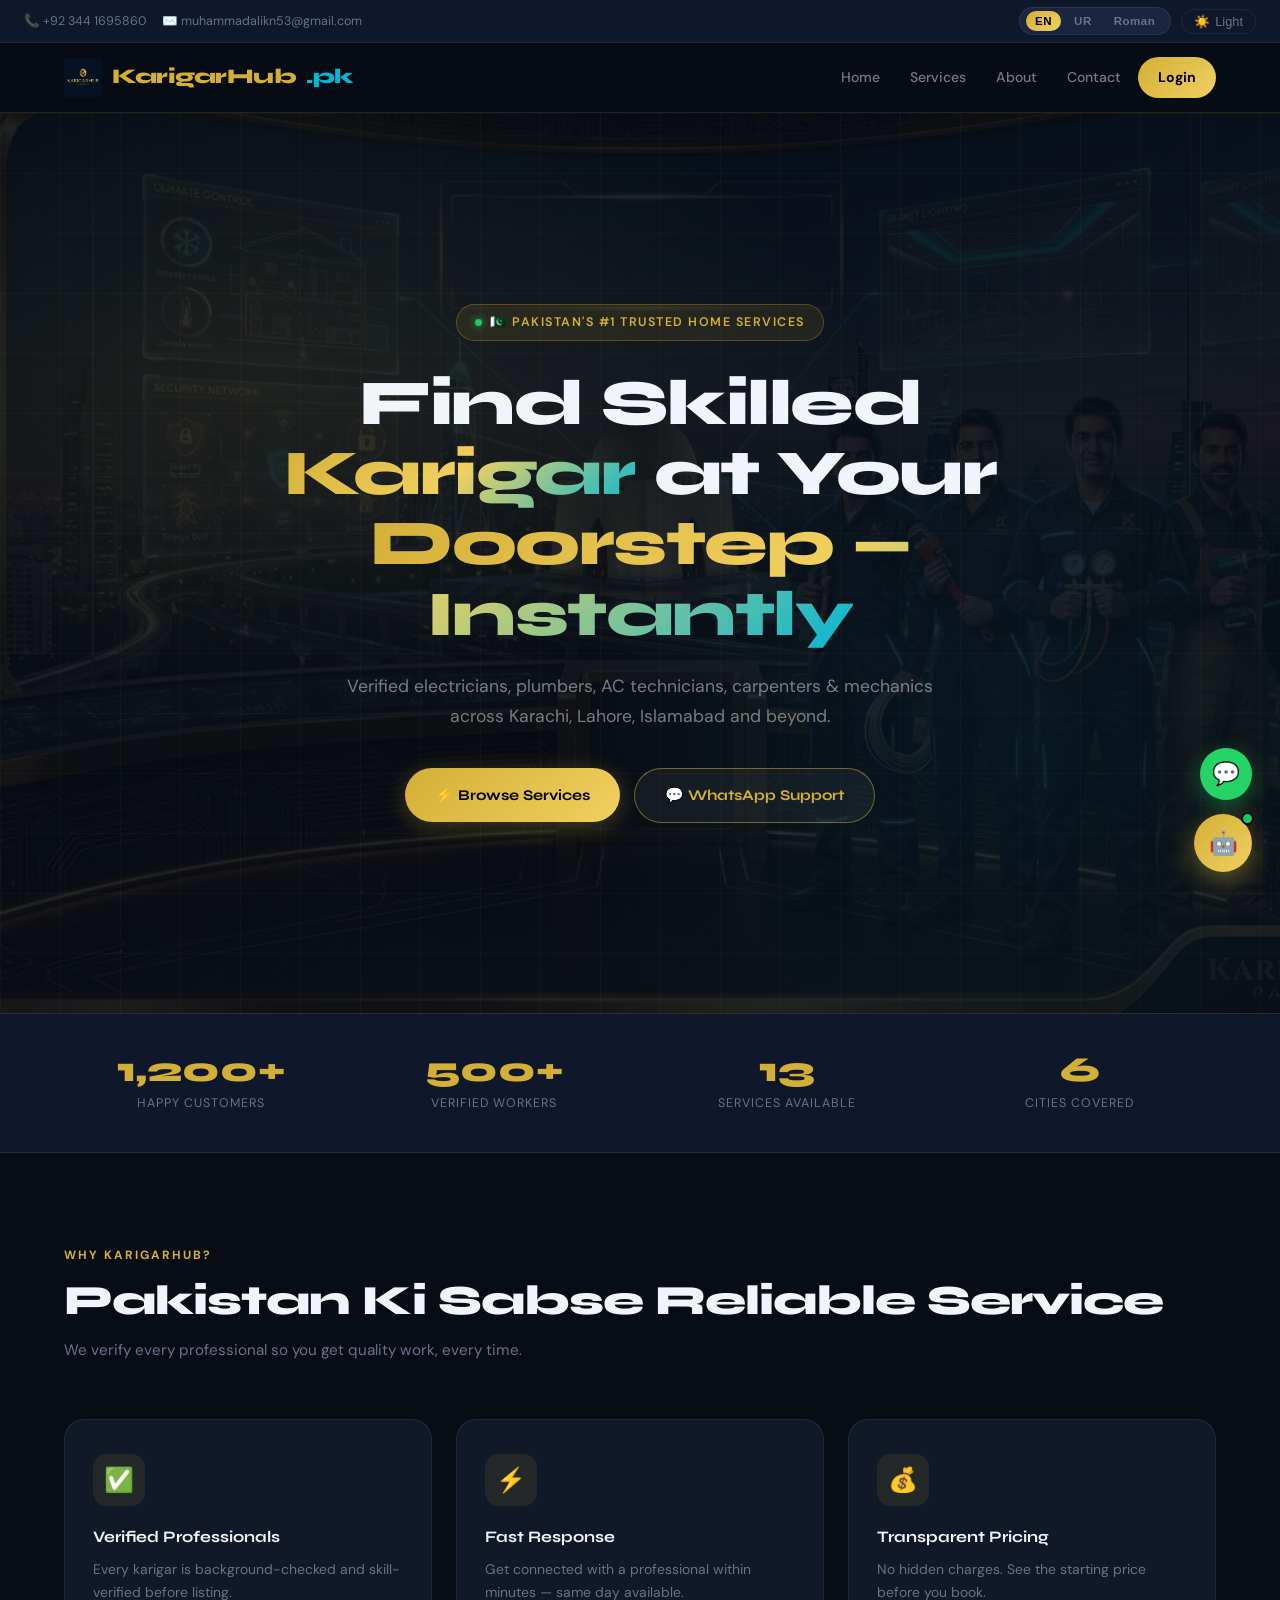
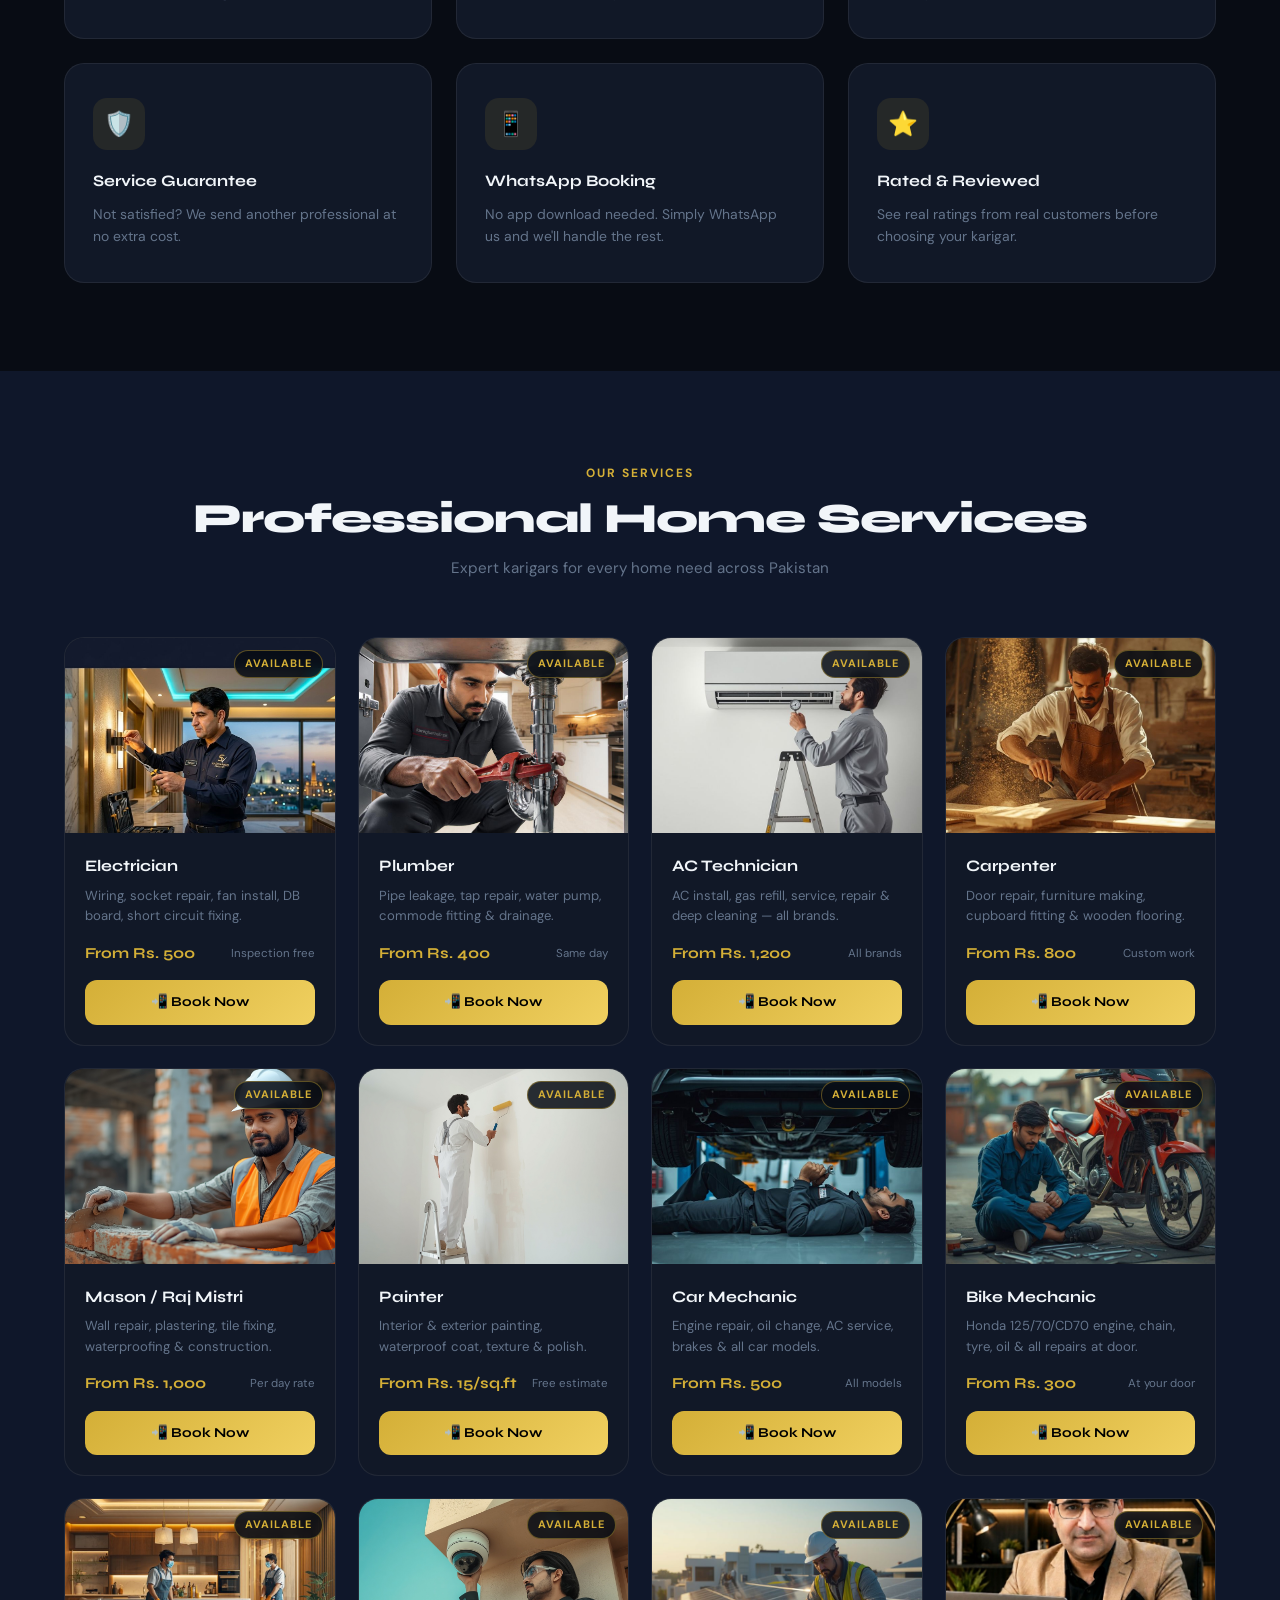
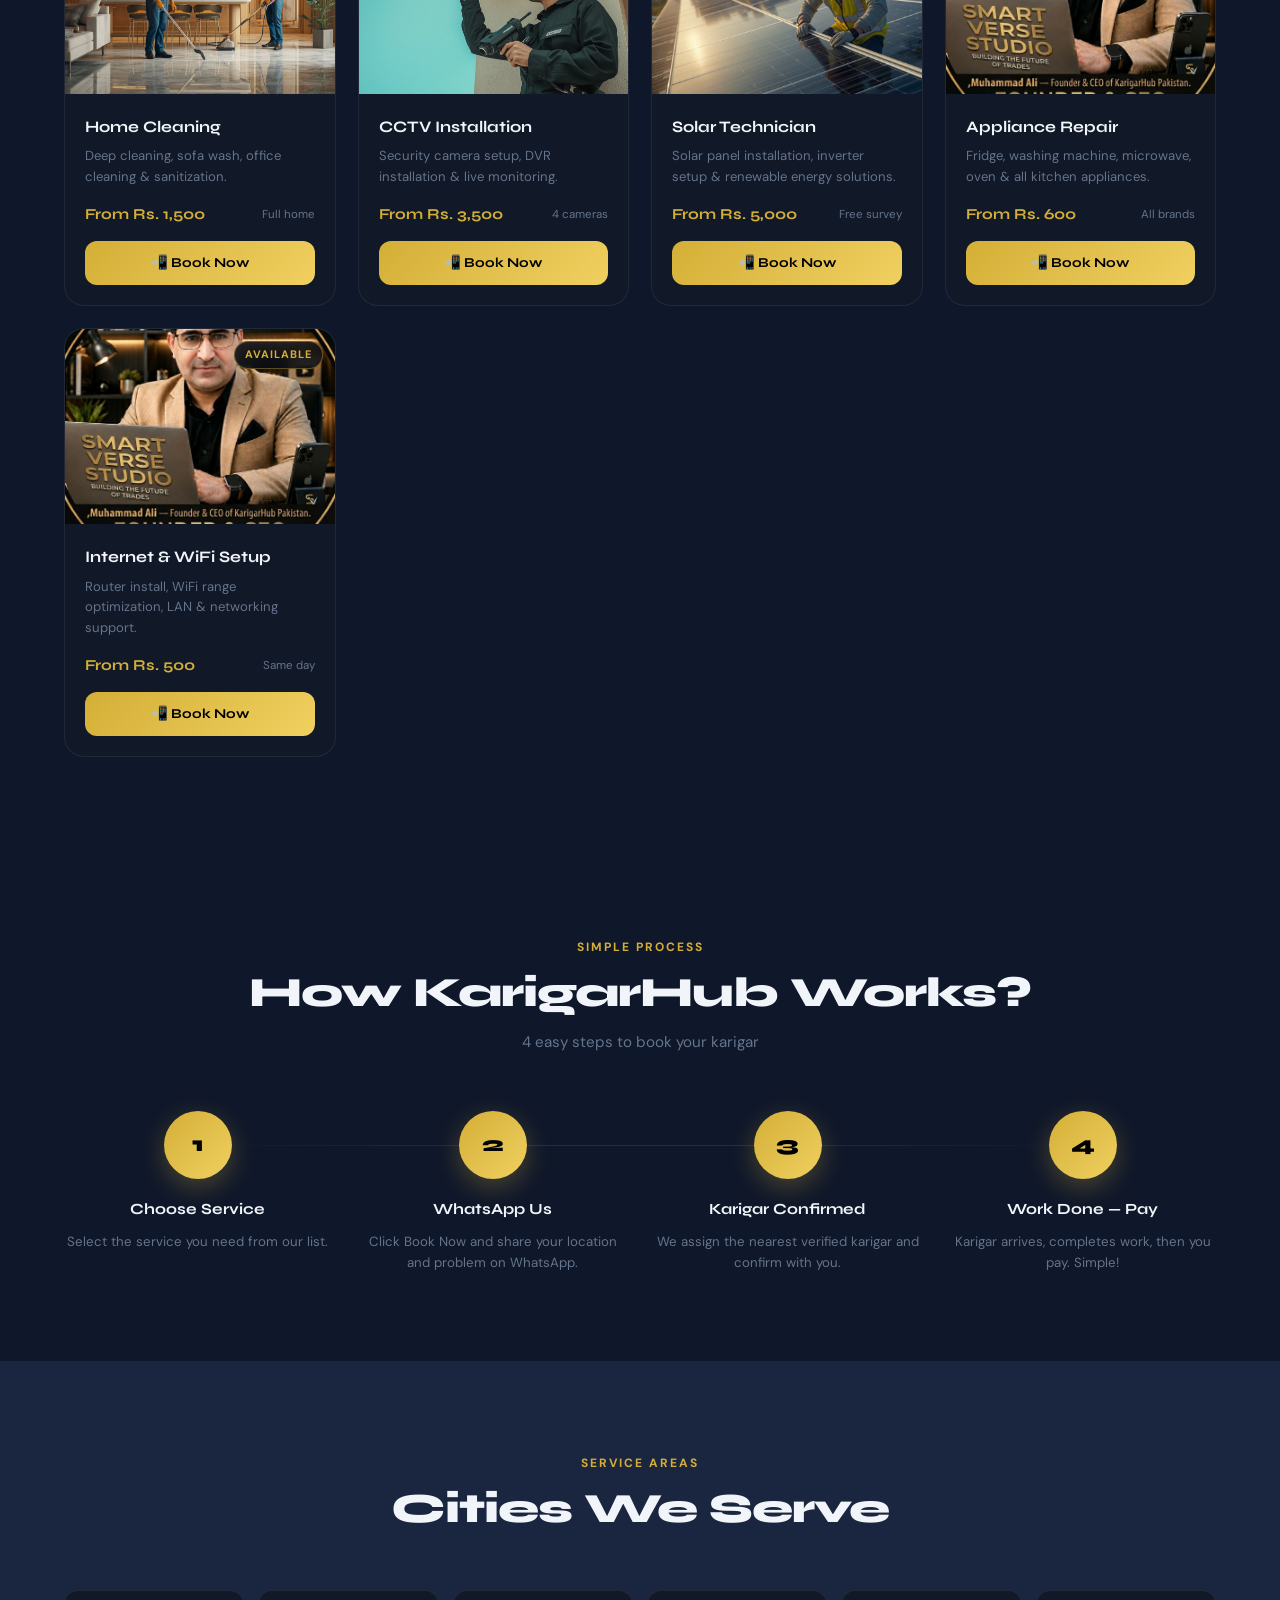
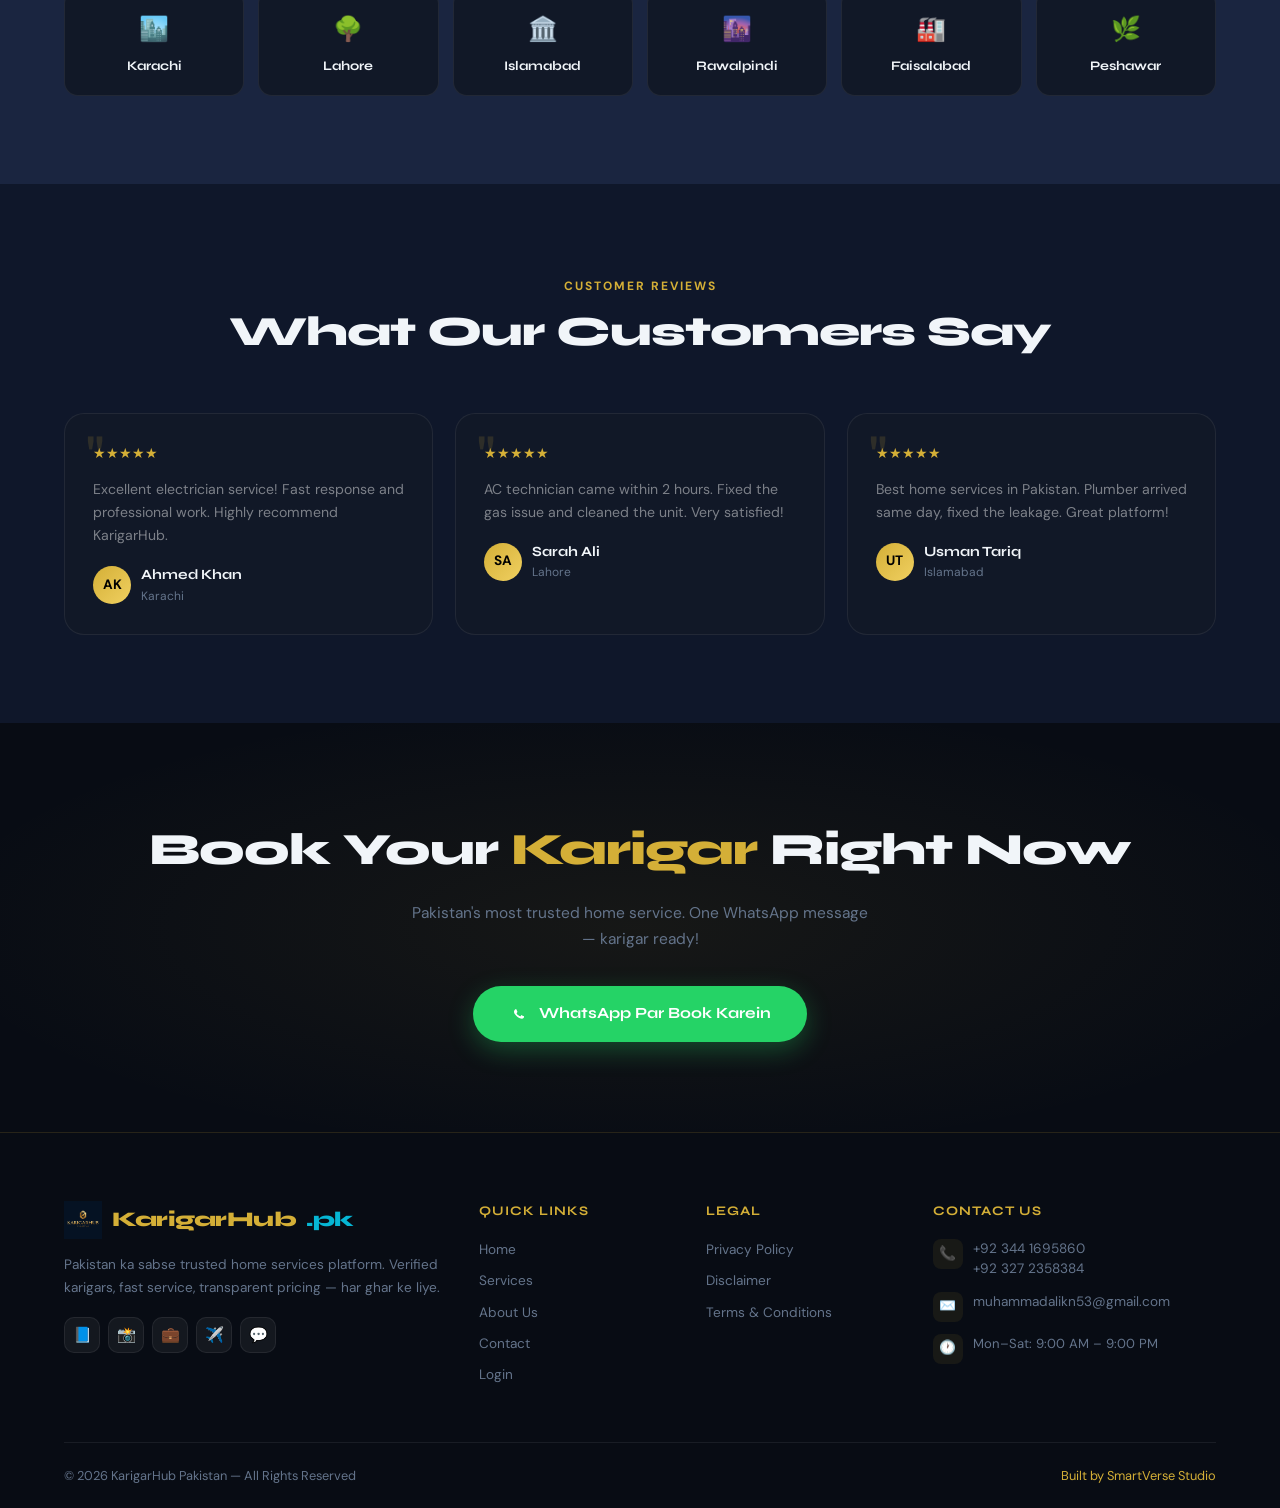
==== commit c863230c: "Update index.html" ====
--- a/index.html
+++ b/index.html
@@ -1213,7 +1213,7 @@
       <!-- 12. Appliance Repair -->
       <div class="service-card">
         <div class="service-img">
-          <img src="assets/images/appliance.jpg" alt="Appliance Repair Pakistan"
+          <img src="assets/images/contact-support.jpg" alt="Appliance Repair Pakistan"
             onerror="this.style.display='none';this.nextElementSibling.style.display='flex'">
           <div class="service-fallback" style="display:none"><span class="service-fallback-icon">🛠️</span><span class="service-fallback-txt">Appliance</span></div>
           <span class="service-badge" data-en="Available" data-ur="دستیاب" data-roman="Available">Available</span>
@@ -1232,7 +1232,7 @@
       <!-- 13. Internet & WiFi Setup -->
       <div class="service-card">
         <div class="service-img">
-          <img src="assets/images/internet.jpg" alt="Internet WiFi Setup Pakistan"
+          <img src="assets/images/contact-support.jpg" alt="Internet WiFi Setup Pakistan"
             onerror="this.style.display='none';this.nextElementSibling.style.display='flex'">
           <div class="service-fallback" style="display:none"><span class="service-fallback-icon">🌐</span><span class="service-fallback-txt">Internet</span></div>
           <span class="service-badge" data-en="Available" data-ur="دستیاب" data-roman="Available">Available</span>
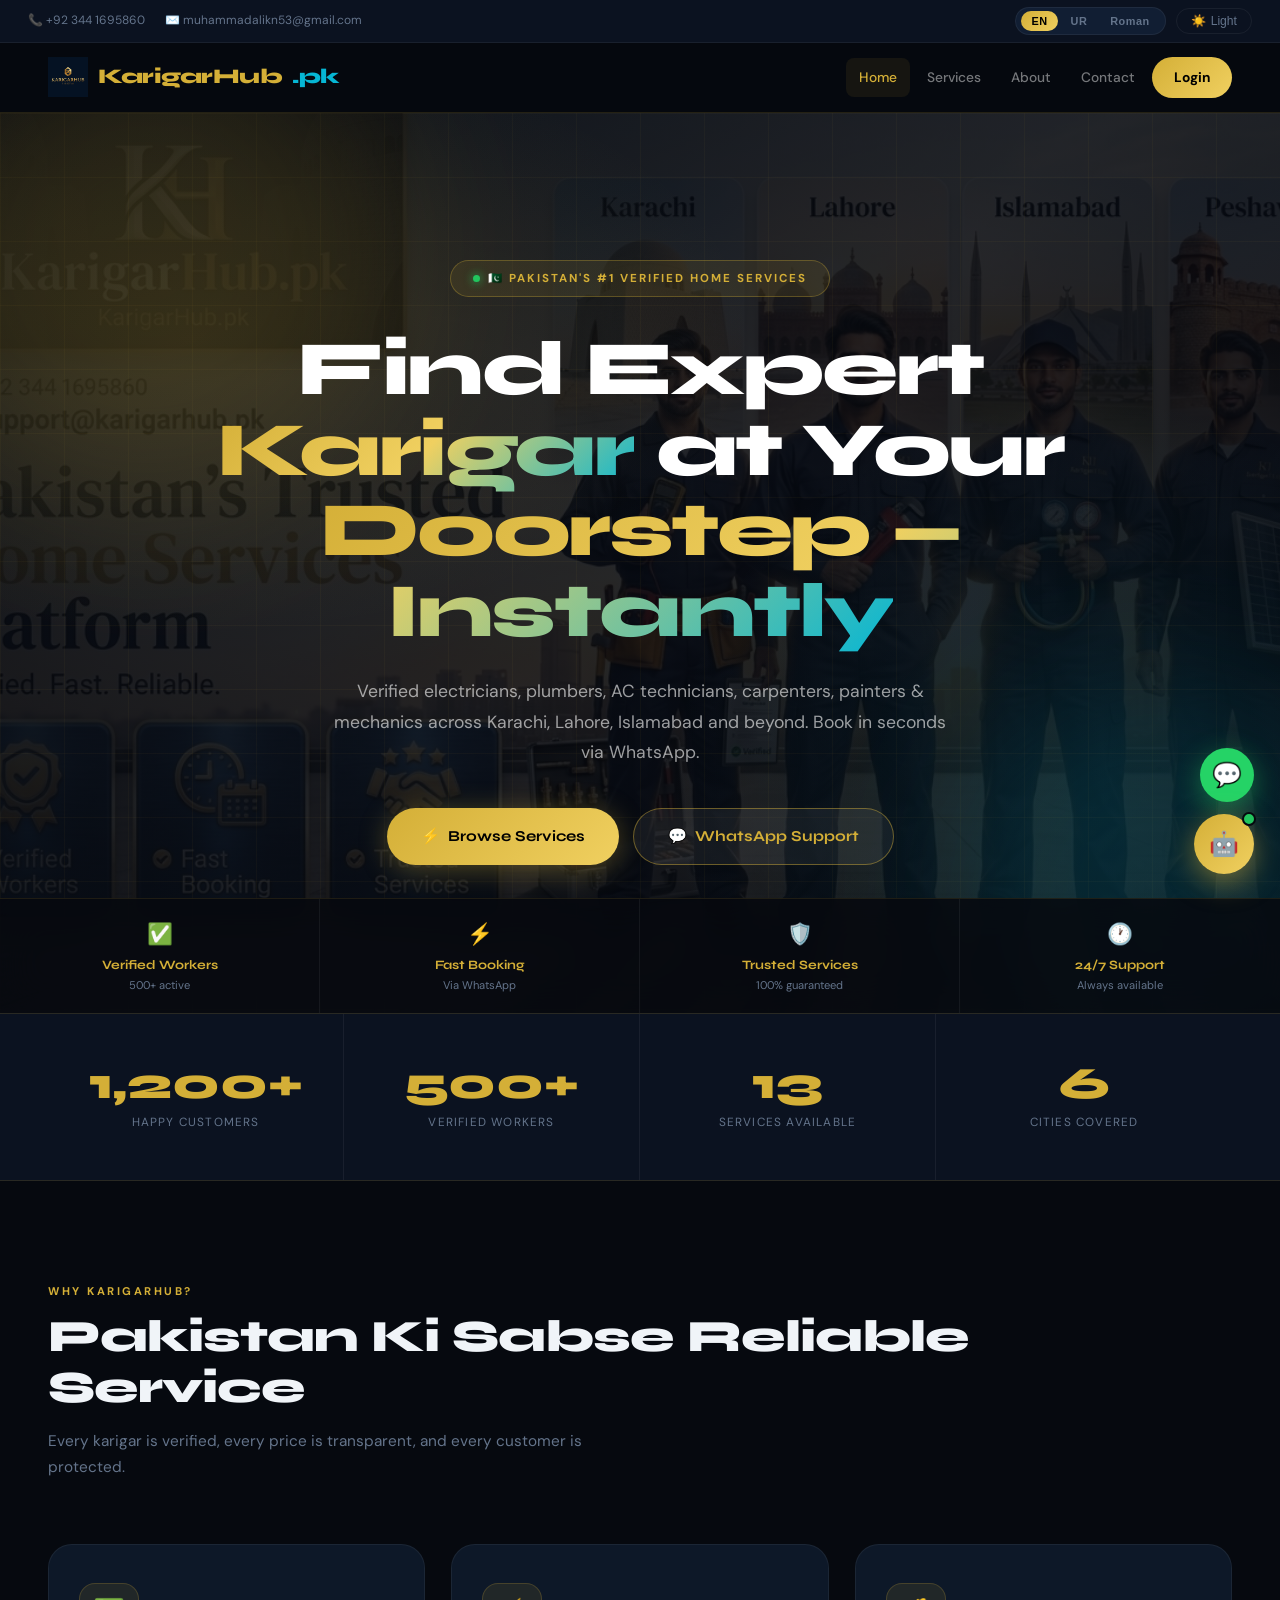
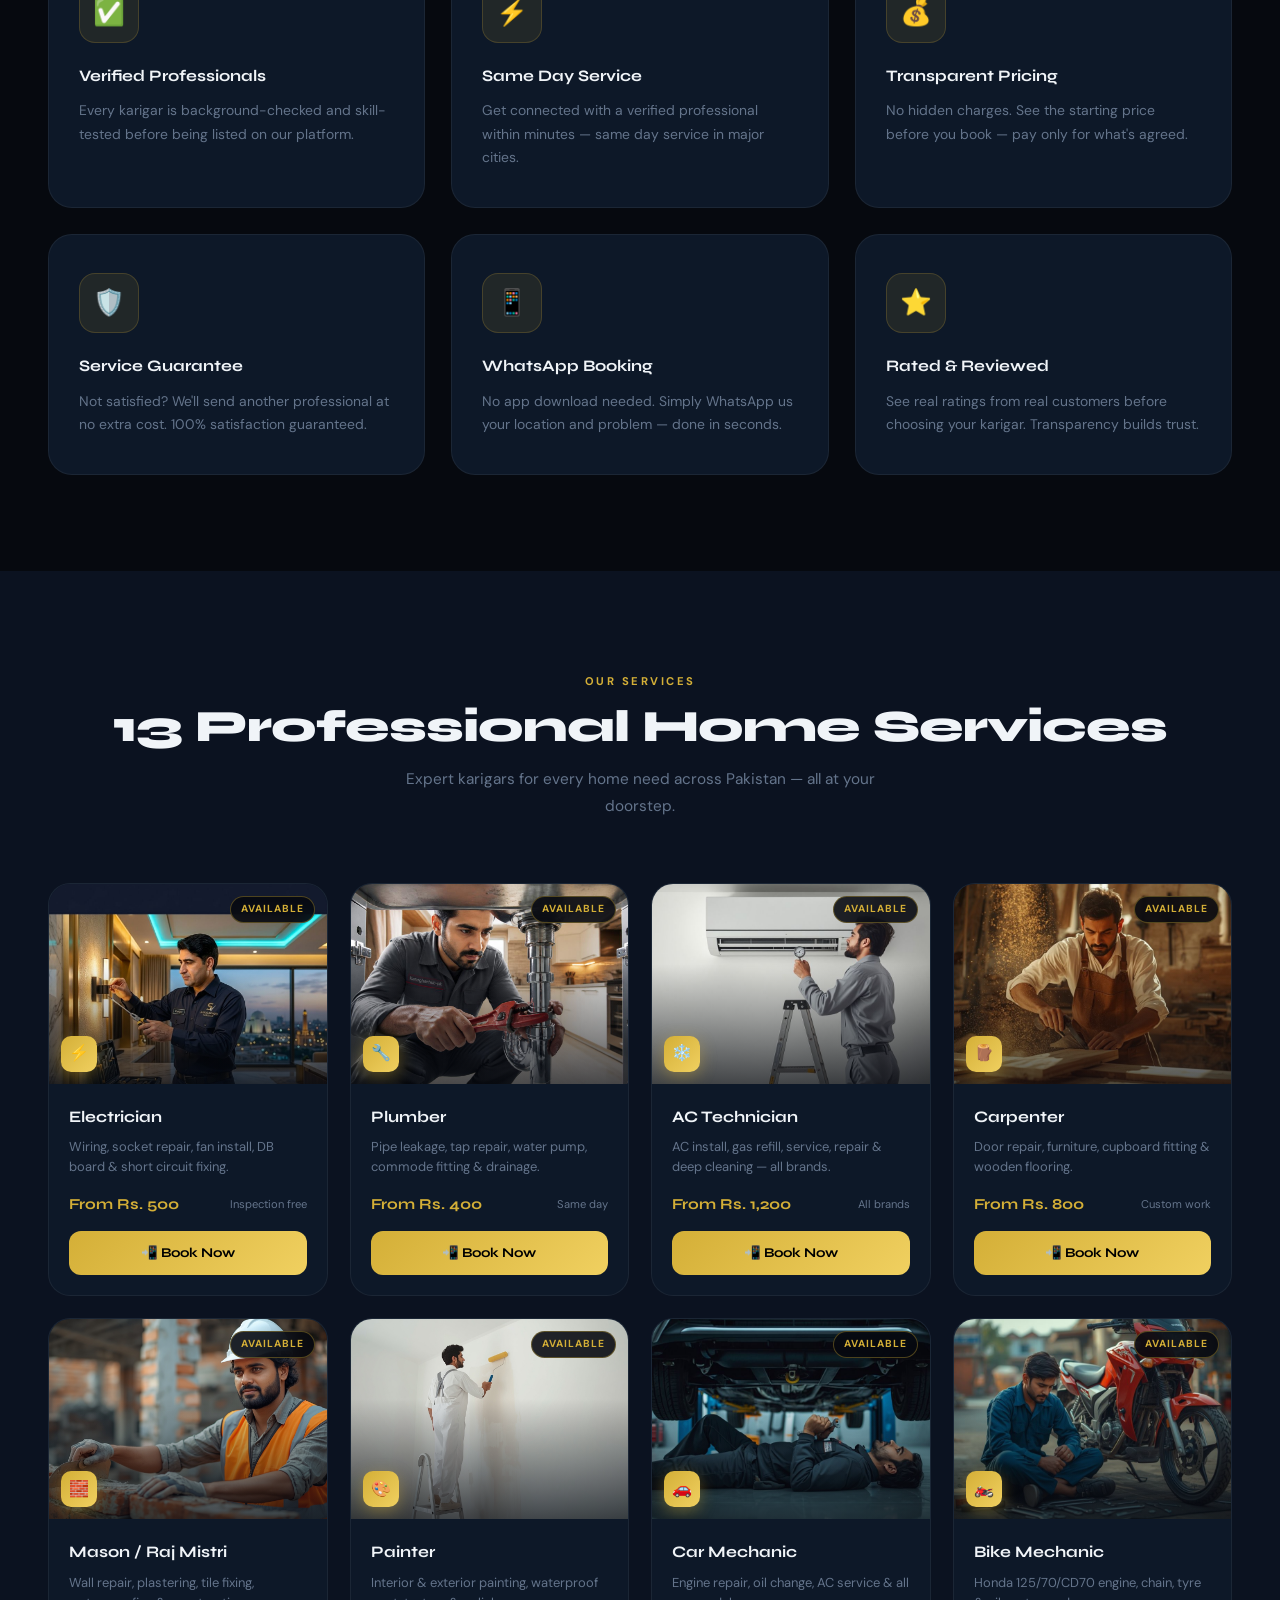
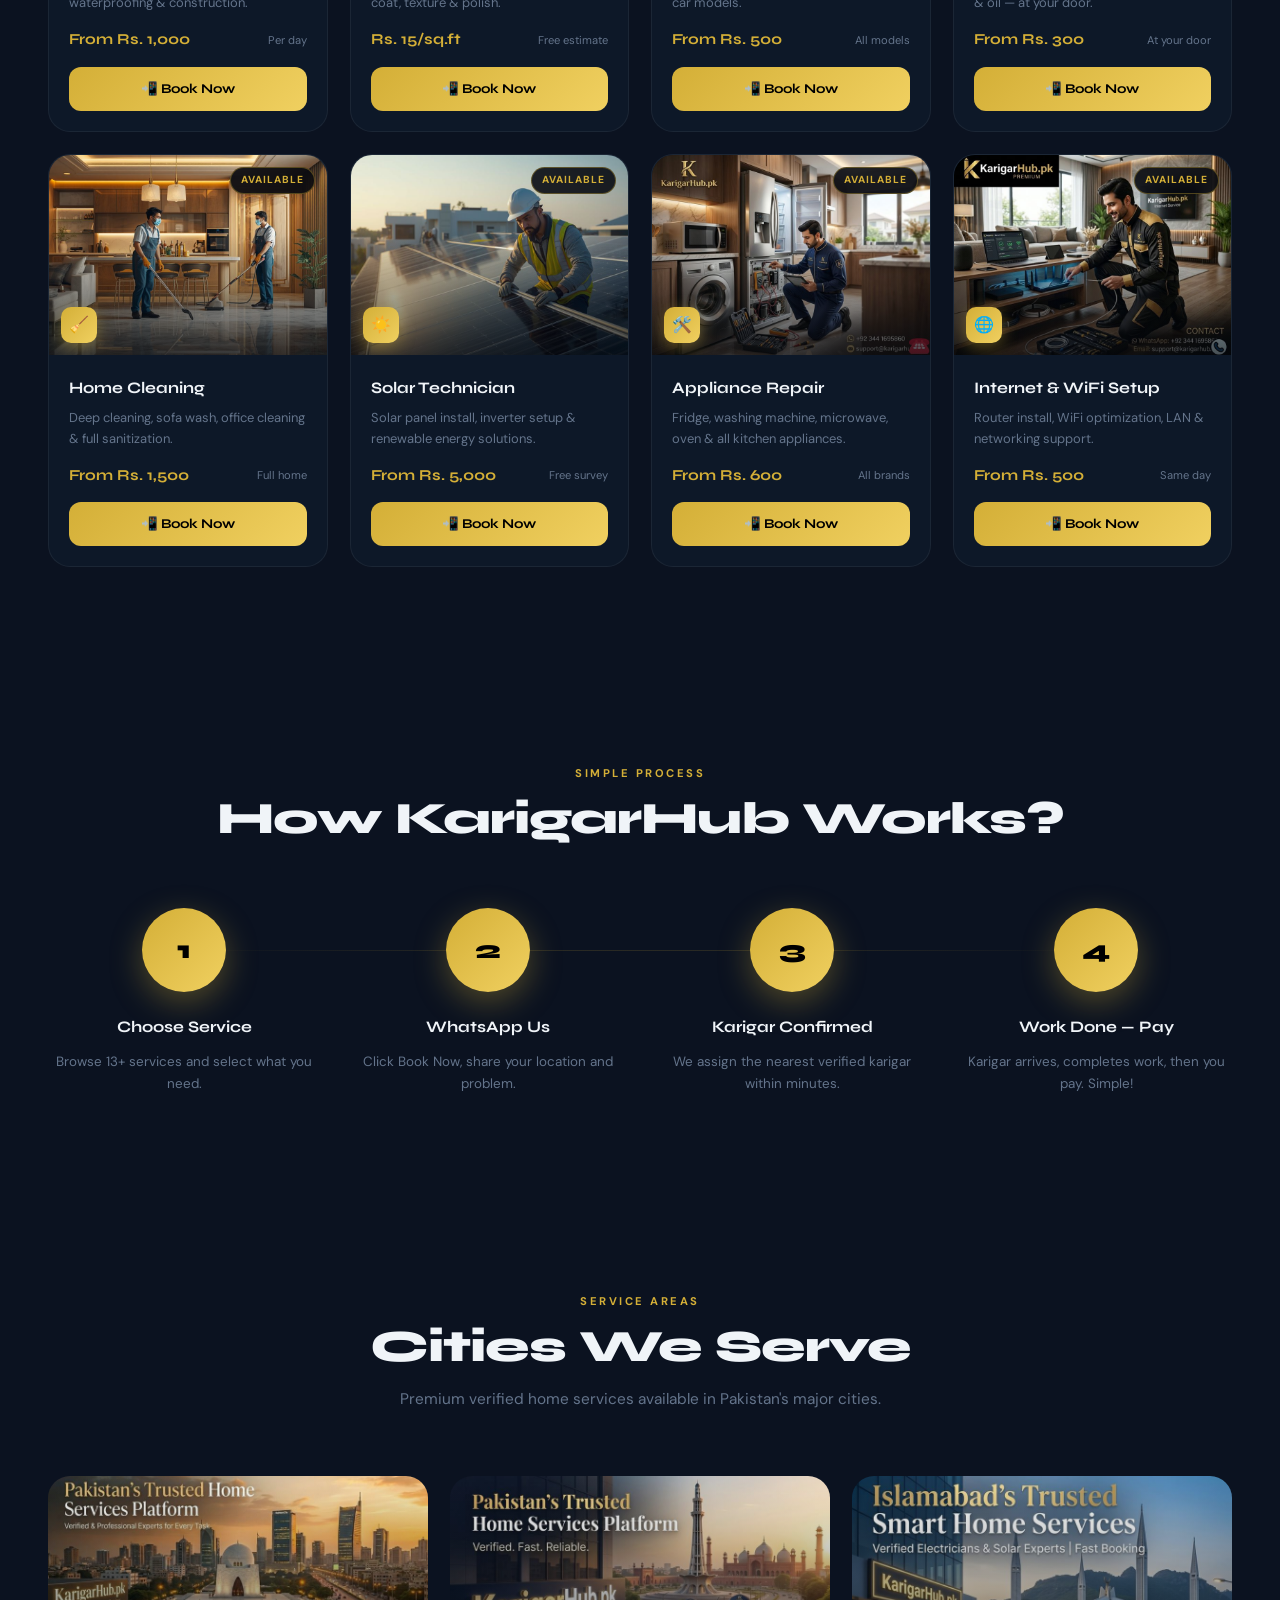
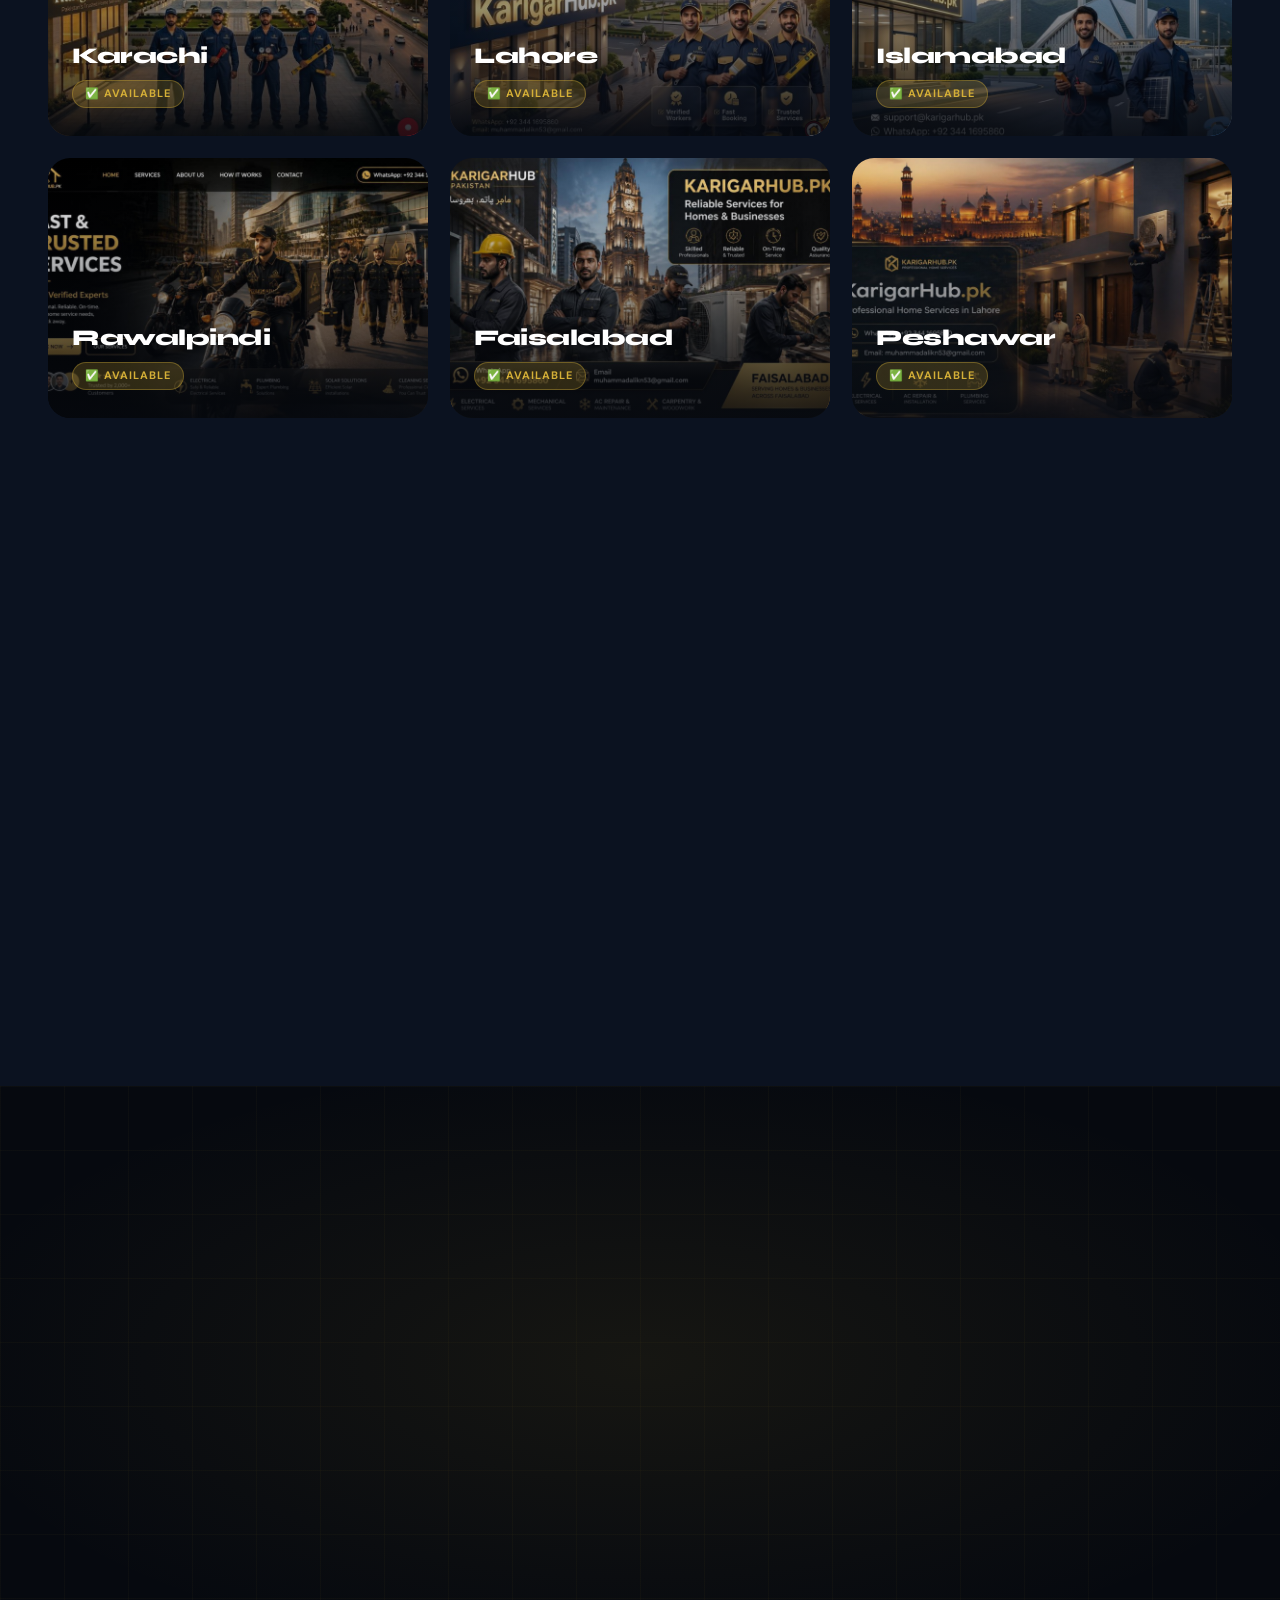
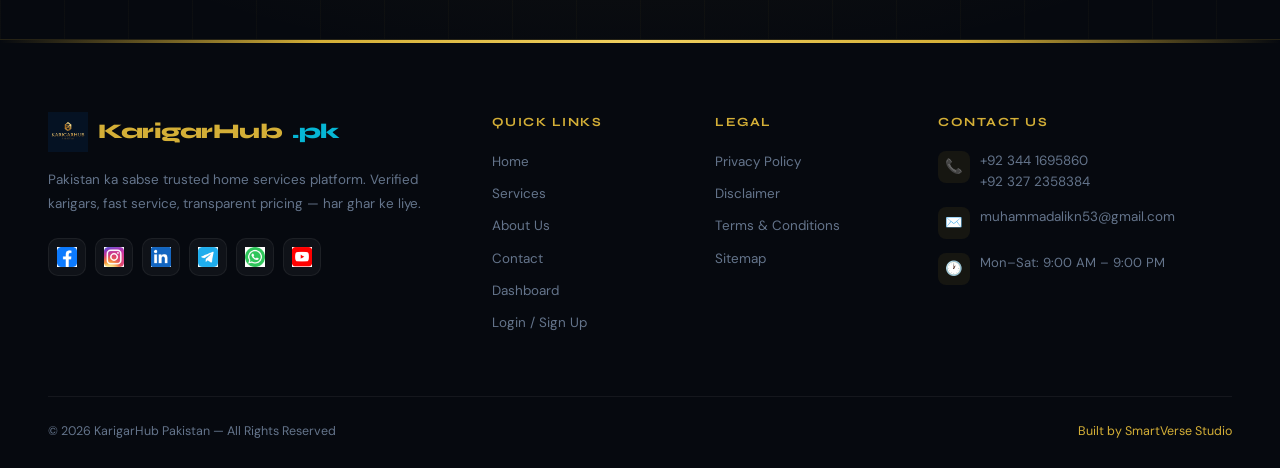
==== commit f4a0770b: "Update index.html" ====
--- a/index.html
+++ b/index.html
@@ -4,1247 +4,1051 @@
   <meta charset="UTF-8">
   <meta name="viewport" content="width=device-width, initial-scale=1.0">
 
-  <!-- ===== SEO ===== -->
-  <title>KarigarHub Pakistan | Trusted Home Services — Electrician, Plumber, AC, Carpenter</title>
-  <meta name="description" content="KarigarHub Pakistan — Pakistan ka #1 trusted home services platform. Verified electricians, plumbers, AC technicians, carpenters, painters & mechanics. Book now via WhatsApp.">
-  <meta name="keywords" content="karigarhub pakistan, electrician pakistan, plumber pakistan, ac repair pakistan, carpenter pakistan, home services pakistan, karigar book online">
+  <!-- ===== PRIMARY SEO ===== -->
+  <title>KarigarHub Pakistan | #1 Trusted Home Services — Electrician, Plumber, AC, Carpenter</title>
+  <meta name="description" content="KarigarHub Pakistan — Pakistan ka #1 verified home services platform. Book electricians, plumbers, AC technicians, carpenters, painters, mechanics & more. Fast, reliable, transparent pricing.">
+  <meta name="keywords" content="karigarhub pakistan, electrician pakistan, plumber pakistan, ac repair pakistan, carpenter pakistan, home services pakistan, karigar book online, home services karachi lahore islamabad">
   <meta name="author" content="Muhammad Ali">
   <meta name="robots" content="index, follow">
   <link rel="canonical" href="https://explorevista.github.io/karegarhub-pakistan/">
   <meta name="google-site-verification" content="DcbWTnUxvJVAUExh8X-csHxO0JJmB4AMAIuveWWCdDo">
 
-  <!-- ===== OG / TWITTER ===== -->
+  <!-- ===== OPEN GRAPH ===== -->
   <meta property="og:title" content="KarigarHub Pakistan | Trusted Home Services">
-  <meta property="og:description" content="Pakistan ka #1 home services platform. Verified karigars at your doorstep.">
-  <meta property="og:image" content="https://explorevista.github.io/karegarhub-pakistan/assets/images/logo.png">
+  <meta property="og:description" content="Pakistan ka #1 home services platform. Verified karigars at your doorstep — fast & transparent.">
+  <meta property="og:image" content="https://explorevista.github.io/karegarhub-pakistan/assets/images/hero.jpg">
   <meta property="og:url" content="https://explorevista.github.io/karegarhub-pakistan/">
   <meta property="og:type" content="website">
+  <meta property="og:site_name" content="KarigarHub Pakistan">
+
+  <!-- ===== TWITTER ===== -->
   <meta name="twitter:card" content="summary_large_image">
-  <meta name="twitter:title" content="KarigarHub Pakistan">
+  <meta name="twitter:title" content="KarigarHub Pakistan | #1 Home Services">
   <meta name="twitter:description" content="Pakistan ka #1 trusted home services platform.">
-  <meta name="twitter:image" content="https://explorevista.github.io/karegarhub-pakistan/assets/images/logo.png">
+  <meta name="twitter:image" content="https://explorevista.github.io/karegarhub-pakistan/assets/images/hero.jpg">
 
   <!-- ===== FAVICON ===== -->
   <link rel="icon" type="image/png" href="assets/images/favicon.png">
+  <link rel="apple-touch-icon" href="assets/images/favicon.png">
 
   <!-- ===== FONTS ===== -->
   <link rel="preconnect" href="https://fonts.googleapis.com">
   <link rel="preconnect" href="https://fonts.gstatic.com" crossorigin>
-  <link href="https://fonts.googleapis.com/css2?family=Syne:wght@400;600;700;800&family=DM+Sans:ital,wght@0,300;0,400;0,500;0,600;1,400&family=Noto+Nastaliq+Urdu:wght@400;600;700&display=swap" rel="stylesheet">
-
-  <!-- ===== GOOGLE ANALYTICS ===== -->
+  <link href="https://fonts.googleapis.com/css2?family=Syne:wght@400;500;600;700;800&family=DM+Sans:ital,opsz,wght@0,9..40,300;0,9..40,400;0,9..40,500;0,9..40,600;1,9..40,400&family=Noto+Nastaliq+Urdu:wght@400;600;700&display=swap" rel="stylesheet">
+
+  <!-- ===== ANALYTICS ===== -->
   <script async src="https://www.googletagmanager.com/gtag/js?id=G-Z9NE5E50GG"></script>
-  <script>
-    window.dataLayer=window.dataLayer||[];
-    function gtag(){dataLayer.push(arguments);}
-    gtag('js',new Date());gtag('config','G-Z9NE5E50GG');
-  </script>
+  <script>window.dataLayer=window.dataLayer||[];function gtag(){dataLayer.push(arguments);}gtag('js',new Date());gtag('config','G-Z9NE5E50GG');</script>
 
   <!-- ===== ADSENSE ===== -->
   <script async src="https://pagead2.googlesyndication.com/pagead/js/adsbygoogle.js?client=ca-pub-7495097418204600" crossorigin="anonymous"></script>
 
-  <!-- ===== SCHEMA ===== -->
+  <!-- ===== SCHEMA MARKUP ===== -->
   <script type="application/ld+json">
-  {"@context":"https://schema.org","@type":"LocalBusiness","name":"KarigarHub Pakistan","url":"https://explorevista.github.io/karegarhub-pakistan/","logo":"https://explorevista.github.io/karegarhub-pakistan/assets/images/logo.png","description":"Pakistan ka trusted home services platform.","telephone":"+923441695860","address":{"@type":"PostalAddress","addressCountry":"PK"}}
+  {
+    "@context":"https://schema.org",
+    "@type":"LocalBusiness",
+    "name":"KarigarHub Pakistan",
+    "url":"https://explorevista.github.io/karegarhub-pakistan/",
+    "logo":"https://explorevista.github.io/karegarhub-pakistan/assets/images/logo.png",
+    "image":"https://explorevista.github.io/karegarhub-pakistan/assets/images/hero.jpg",
+    "description":"Pakistan ka #1 trusted verified home services platform.",
+    "telephone":"+923441695860",
+    "email":"muhammadalikn53@gmail.com",
+    "founder":{"@type":"Person","name":"Muhammad Ali"},
+    "address":{"@type":"PostalAddress","addressCountry":"PK"},
+    "areaServed":["Karachi","Lahore","Islamabad","Rawalpindi","Faisalabad","Peshawar"],
+    "openingHours":"Mo-Sa 09:00-21:00",
+    "sameAs":["https://www.facebook.com/share/1HtgWdb4eR/","https://www.instagram.com/explorevista2025","https://www.linkedin.com/in/muhammad-ali-kn-22505a28a","https://t.me/Aiearnverse"]
+  }
   </script>
 
-  <style>
-    /* =============================================
-       CSS VARIABLES — DARK & LIGHT THEMES
-    ============================================= */
-    :root {
-      --gold:       #D4AF37;
-      --gold-light: #f0d060;
-      --gold-dark:  #a88520;
-      --cyan:       #06b6d4;
-      --success:    #22c55e;
-      --font-head:  'Syne', sans-serif;
-      --font-body:  'DM Sans', sans-serif;
-      --font-urdu:  'Noto Nastaliq Urdu', serif;
-    }
-
-    [data-theme="dark"] {
-      --bg:         #080c14;
-      --bg2:        #0f172a;
-      --bg3:        #1a2540;
-      --bg-card:    #111827;
-      --border:     rgba(212,175,55,0.15);
-      --border2:    rgba(255,255,255,0.07);
-      --text:       #f1f5f9;
-      --text-muted: #64748b;
-      --text-sub:   rgba(255,255,255,0.45);
-      --nav-bg:     rgba(8,12,20,0.97);
-      --shadow:     0 20px 60px rgba(0,0,0,0.4);
-    }
-
-    [data-theme="light"] {
-      --bg:         #f8fafc;
-      --bg2:        #ffffff;
-      --bg3:        #f1f5f9;
-      --bg-card:    #ffffff;
-      --border:     rgba(212,175,55,0.25);
-      --border2:    #e2e8f0;
-      --text:       #0f172a;
-      --text-muted: #64748b;
-      --text-sub:   #475569;
-      --nav-bg:     rgba(255,255,255,0.97);
-      --shadow:     0 20px 60px rgba(0,0,0,0.08);
-    }
-
-    /* =============================================
-       RESET
-    ============================================= */
-    *,*::before,*::after{margin:0;padding:0;box-sizing:border-box;}
-    html{scroll-behavior:smooth;}
-    body{font-family:var(--font-body);background:var(--bg);color:var(--text);line-height:1.65;transition:background .3s,color .3s;overflow-x:hidden;}
-    a{text-decoration:none;color:inherit;}
-    img{max-width:100%;display:block;}
-    .container{width:100%;max-width:1200px;margin:auto;padding:0 24px;}
-
-    /* =============================================
-       LANGUAGE — Urdu RTL overrides
-    ============================================= */
-    [lang="ur"] body,[lang="ur"] {
-      font-family: var(--font-urdu);
-      direction: rtl;
-      text-align: right;
-    }
-    [lang="ur"] .nav-links { flex-direction: row-reverse; }
-    [lang="ur"] .hero-content { direction: rtl; }
-    [lang="ur"] .footer-grid { direction: rtl; }
-
-    /* =============================================
-       TOP UTILITY BAR
-    ============================================= */
-    .topbar {
-      background: var(--bg2);
-      border-bottom: 1px solid var(--border2);
-      padding: 7px 24px;
-      display: flex;
-      justify-content: space-between;
-      align-items: center;
-      flex-wrap: wrap;
-      gap: 8px;
-      font-size: 0.78rem;
-      color: var(--text-muted);
-    }
-
-    .topbar-left { display: flex; align-items: center; gap: 16px; }
-    .topbar-left a { color: var(--text-muted); transition: color .2s; }
-    .topbar-left a:hover { color: var(--gold); }
-
-    .topbar-right { display: flex; align-items: center; gap: 10px; }
-
-    /* Language switcher */
-    .lang-switcher {
-      display: flex;
-      align-items: center;
-      gap: 4px;
-      background: var(--bg3);
-      border: 1px solid var(--border2);
-      border-radius: 999px;
-      padding: 3px 6px;
-    }
-
-    .lang-btn {
-      background: none;
-      border: none;
-      cursor: pointer;
-      font-size: 0.72rem;
-      font-weight: 700;
-      color: var(--text-muted);
-      padding: 4px 9px;
-      border-radius: 999px;
-      transition: all .2s;
-      letter-spacing: .5px;
-    }
-
-    .lang-btn.active,
-    .lang-btn:hover {
-      background: linear-gradient(135deg,var(--gold),var(--gold-light));
-      color: #000;
-    }
-
-    /* Theme toggle */
-    .theme-toggle {
-      background: none;
-      border: 1px solid var(--border2);
-      border-radius: 999px;
-      padding: 4px 12px;
-      cursor: pointer;
-      font-size: 0.8rem;
-      color: var(--text-muted);
-      display: flex;
-      align-items: center;
-      gap: 5px;
-      transition: all .2s;
-    }
-
-    .theme-toggle:hover { border-color: var(--gold); color: var(--gold); }
-
-    /* =============================================
-       NAVBAR
-    ============================================= */
-    .navbar {
-      position: sticky;
-      top: 0;
-      z-index: 1000;
-      background: var(--nav-bg);
-      backdrop-filter: blur(20px);
-      border-bottom: 1px solid var(--border);
-      transition: background .3s;
-    }
-
-    .nav-container {
-      display: flex;
-      justify-content: space-between;
-      align-items: center;
-      padding: 14px 24px;
-    }
-
-    .logo {
-      display: flex;
-      align-items: center;
-      gap: 10px;
-      font-family: var(--font-head);
-      font-size: 1.3rem;
-      font-weight: 800;
-      color: var(--gold);
-      letter-spacing: -0.5px;
-    }
-    .logo img { width:38px;height:38px;object-fit:contain; }
-    .logo-dot { color: var(--cyan); }
-
-    .nav-links {
-      display: flex;
-      align-items: center;
-      gap: 4px;
-    }
-
-    .nav-links a {
-      color: var(--text-sub);
-      font-weight: 500;
-      font-size: 0.88rem;
-      padding: 8px 13px;
-      border-radius: 8px;
-      transition: all .25s;
-    }
-    .nav-links a:hover { color: var(--gold); background: rgba(212,175,55,.08); }
-
-    .btn-nav {
-      background: linear-gradient(135deg,var(--gold),var(--gold-light)) !important;
-      color: #000 !important;
-      font-weight: 700 !important;
-      padding: 9px 20px !important;
-      border-radius: 999px !important;
-    }
-    .btn-nav:hover { transform:translateY(-2px); box-shadow: 0 8px 22px rgba(212,175,55,.35); }
-
-    .mobile-toggle {
-      display: none;
-      background: none;
-      border: none;
-      cursor: pointer;
-      flex-direction: column;
-      gap: 5px;
-      padding: 4px;
-    }
-    .mobile-toggle span {
-      display: block;
-      width: 24px; height: 2px;
-      background: var(--text);
-      border-radius: 2px;
-      transition: all .3s;
-    }
-
-    /* =============================================
-       HERO
-    ============================================= */
-    .hero {
-      position: relative;
-      min-height: 100vh;
-      display: flex;
-      align-items: center;
-      justify-content: center;
-      text-align: center;
-      overflow: hidden;
-      background: var(--bg);
-    }
-
-    .hero-bg {
-      position: absolute; inset: 0;
-      background:
-        radial-gradient(ellipse 80% 60% at 20% 30%, rgba(212,175,55,.1) 0%, transparent 60%),
-        radial-gradient(ellipse 60% 80% at 80% 70%, rgba(6,182,212,.07) 0%, transparent 60%);
-    }
-    .hero-grid {
-      position: absolute; inset: 0;
-      background-image:
-        linear-gradient(rgba(212,175,55,.04) 1px, transparent 1px),
-        linear-gradient(90deg, rgba(212,175,55,.04) 1px, transparent 1px);
-      background-size: 60px 60px;
-    }
-    .hero-img-layer {
-      position: absolute; inset: 0;
-      background: url('assets/images/hero.jpg') center/cover no-repeat;
-      opacity: .1;
-    }
-    [data-theme="light"] .hero-img-layer { opacity: .07; }
-
-    .hero-content {
-      position: relative; z-index: 2;
-      max-width: 860px; padding: 40px 20px;
-      animation: fadeUp .9s ease both;
-    }
-    @keyframes fadeUp {
-      from{opacity:0;transform:translateY(40px);}
-      to{opacity:1;transform:translateY(0);}
-    }
-
-    .hero-badge {
-      display: inline-flex;
-      align-items: center;
-      gap: 8px;
-      background: rgba(212,175,55,.1);
-      border: 1px solid rgba(212,175,55,.3);
-      color: var(--gold);
-      font-size: .78rem;
-      font-weight: 600;
-      letter-spacing: 1.5px;
-      text-transform: uppercase;
-      padding: 7px 18px;
-      border-radius: 999px;
-      margin-bottom: 28px;
-    }
-    .hero-badge::before {
-      content:'';width:7px;height:7px;
-      background:var(--success);border-radius:50%;
-      box-shadow:0 0 8px var(--success);
-      animation:pulse 2s infinite;
-    }
-    @keyframes pulse{0%,100%{opacity:1;transform:scale(1);}50%{opacity:.5;transform:scale(1.5);}}
-
-    .hero h1 {
-      font-family: var(--font-head);
-      font-size: clamp(2.2rem, 5.5vw, 4rem);
-      font-weight: 800;
-      line-height: 1.1;
-      letter-spacing: -1.5px;
-      margin-bottom: 22px;
-    }
-    .hero h1 .gold-text {
-      background: linear-gradient(135deg,var(--gold),var(--gold-light),var(--cyan));
-      -webkit-background-clip: text;
-      -webkit-text-fill-color: transparent;
-      background-clip: text;
-    }
-    .hero h1 .white-text { color: var(--text); -webkit-text-fill-color: var(--text); }
-
-    .hero p {
-      color: var(--text-sub);
-      font-size: 1.1rem;
-      max-width: 600px;
-      margin: 0 auto 36px;
-      line-height: 1.7;
-    }
-
-    /* Urdu hero h1 */
-    .hero-title-ur {
-      font-family: var(--font-urdu);
-      font-size: clamp(1.8rem, 4.5vw, 3.2rem);
-      line-height: 1.6;
-      direction: rtl;
-    }
-
-    .hero-buttons {
-      display: flex;
-      justify-content: center;
-      gap: 14px;
-      flex-wrap: wrap;
-    }
-
-    .btn-primary {
-      display: inline-flex;
-      align-items: center;
-      gap: 8px;
-      background: linear-gradient(135deg,var(--gold),var(--gold-light));
-      color: #000;
-      font-family: var(--font-head);
-      font-size: .93rem;
-      font-weight: 700;
-      padding: 14px 30px;
-      border-radius: 999px;
-      transition: all .3s;
-      box-shadow: 0 4px 22px rgba(212,175,55,.3);
-    }
-    .btn-primary:hover { transform:translateY(-3px); box-shadow:0 12px 34px rgba(212,175,55,.45); }
-
-    .btn-secondary {
-      display: inline-flex;
-      align-items: center;
-      gap: 8px;
-      background: rgba(255,255,255,.05);
-      border: 1.5px solid rgba(212,175,55,.5);
-      color: var(--gold);
-      font-family: var(--font-head);
-      font-size: .93rem;
-      font-weight: 700;
-      padding: 14px 30px;
-      border-radius: 999px;
-      transition: all .3s;
-      backdrop-filter: blur(8px);
-    }
-    .btn-secondary:hover { background:rgba(212,175,55,.12); transform:translateY(-3px); }
-
-    /* =============================================
-       STATS BAR
-    ============================================= */
-    .stats-bar {
-      background: var(--bg2);
-      border-top: 1px solid var(--border);
-      border-bottom: 1px solid var(--border);
-      padding: 28px 0;
-    }
-    .stats-grid {
-      display: grid;
-      grid-template-columns: repeat(4,1fr);
-      gap: 20px;
-      text-align: center;
-    }
-    .stat-item { padding: 10px; }
-    .stat-number {
-      font-family: var(--font-head);
-      font-size: 2.2rem;
-      font-weight: 800;
-      color: var(--gold);
-      line-height: 1;
-      margin-bottom: 6px;
-    }
-    .stat-label {
-      font-size: .78rem;
-      color: var(--text-muted);
-      text-transform: uppercase;
-      letter-spacing: 1px;
-    }
-
-    /* =============================================
-       SECTIONS — SHARED
-    ============================================= */
-    .section { padding: 88px 0; }
-    .section-label {
-      display: inline-block;
-      font-size: .75rem;
-      font-weight: 700;
-      letter-spacing: 2px;
-      text-transform: uppercase;
-      color: var(--gold);
-      margin-bottom: 10px;
-    }
-    .section-title {
-      font-family: var(--font-head);
-      font-size: clamp(1.7rem, 3.5vw, 2.6rem);
-      font-weight: 800;
-      color: var(--text);
-      letter-spacing: -1px;
-      margin-bottom: 12px;
-      line-height: 1.2;
-    }
-    .section-sub {
-      color: var(--text-muted);
-      font-size: .95rem;
-      max-width: 520px;
-    }
-    .section-header { margin-bottom: 56px; }
-    .text-center { text-align: center; }
-    .text-center .section-sub { margin: 0 auto; }
-
-    /* =============================================
-       FEATURES
-    ============================================= */
-    .features-grid {
-      display: grid;
-      grid-template-columns: repeat(3,1fr);
-      gap: 24px;
-    }
-    .feature-card {
-      background: var(--bg-card);
-      border: 1px solid var(--border2);
-      border-radius: 20px;
-      padding: 34px 28px;
-      transition: all .35s;
-      position: relative;
-      overflow: hidden;
-    }
-    .feature-card::before {
-      content:'';position:absolute;
-      top:0;left:0;right:0;height:3px;
-      background:linear-gradient(90deg,var(--gold),var(--gold-light));
-      opacity:0;transition:opacity .35s;
-    }
-    .feature-card:hover { transform:translateY(-6px);box-shadow:var(--shadow);border-color:var(--border); }
-    .feature-card:hover::before { opacity:1; }
-    .feature-icon {
-      width:52px;height:52px;
-      background:rgba(212,175,55,.1);
-      border-radius:14px;
-      display:flex;align-items:center;justify-content:center;
-      font-size:1.5rem;margin-bottom:18px;
-    }
-    .feature-card h3 { font-family:var(--font-head);font-size:1rem;font-weight:700;color:var(--text);margin-bottom:8px; }
-    .feature-card p { color:var(--text-muted);font-size:.87rem;line-height:1.65; }
-
-    /* =============================================
-       SERVICES
-    ============================================= */
-    .services-grid {
-      display: grid;
-      grid-template-columns: repeat(4,1fr);
-      gap: 22px;
-    }
-    .service-card {
-      background: var(--bg-card);
-      border: 1px solid var(--border2);
-      border-radius: 20px;
-      overflow: hidden;
-      transition: all .35s;
-    }
-    .service-card:hover { transform:translateY(-8px);box-shadow:var(--shadow);border-color:rgba(212,175,55,.4); }
-    .service-img {
-      position:relative;height:195px;
-      overflow:hidden;background:var(--bg3);
-    }
-    .service-img img {
-      width:100%;height:100%;object-fit:cover;
-      transition:transform .5s;
-    }
-    .service-card:hover .service-img img { transform:scale(1.08); }
-    .service-fallback {
-      width:100%;height:100%;
-      display:flex;flex-direction:column;
-      align-items:center;justify-content:center;gap:10px;
-      background:linear-gradient(135deg,var(--bg2),var(--bg3));
-    }
-    .service-fallback-icon { font-size:2.8rem; }
-    .service-fallback-txt { font-size:.7rem;color:var(--text-muted);letter-spacing:1px;text-transform:uppercase; }
-    .service-badge {
-      position:absolute;top:12px;right:12px;
-      background:rgba(8,12,20,.85);
-      border:1px solid rgba(212,175,55,.4);
-      color:var(--gold);font-size:.68rem;font-weight:700;
-      letter-spacing:1px;text-transform:uppercase;
-      padding:4px 10px;border-radius:999px;
-      backdrop-filter:blur(6px);
-    }
-    [data-theme="light"] .service-badge { background:rgba(255,255,255,.88); }
-    .service-body { padding:20px; }
-    .service-body h3 { font-family:var(--font-head);font-size:1rem;font-weight:700;color:var(--text);margin-bottom:6px; }
-    .service-body p { color:var(--text-muted);font-size:.82rem;line-height:1.58;margin-bottom:14px; }
-    .service-price {
-      display:flex;align-items:center;justify-content:space-between;
-      margin-bottom:14px;
-    }
-    .price-tag { font-family:var(--font-head);font-size:.95rem;font-weight:700;color:var(--gold); }
-    .price-note { font-size:.72rem;color:var(--text-muted); }
-    .btn-book {
-      display:flex;align-items:center;justify-content:center;gap:6px;
-      width:100%;
-      background:linear-gradient(135deg,var(--gold),var(--gold-light));
-      color:#000;font-family:var(--font-head);
-      font-size:.85rem;font-weight:700;
-      padding:11px;border-radius:12px;
-      border:none;cursor:pointer;transition:all .3s;
-    }
-    .btn-book:hover { transform:translateY(-2px);box-shadow:0 8px 22px rgba(212,175,55,.35); }
-
-    /* =============================================
-       HOW IT WORKS
-    ============================================= */
-    .how-section { background: var(--bg2); }
-    .steps-grid {
-      display:grid;grid-template-columns:repeat(4,1fr);
-      gap:28px;position:relative;
-    }
-    .steps-grid::before {
-      content:'';position:absolute;
-      top:34px;left:12.5%;right:12.5%;height:1px;
-      background:linear-gradient(90deg,transparent,var(--border),var(--border),transparent);
-    }
-    .step-item { text-align:center;position:relative;z-index:1; }
-    .step-num {
-      width:68px;height:68px;
-      background:linear-gradient(135deg,var(--gold),var(--gold-light));
-      border-radius:50%;display:flex;align-items:center;justify-content:center;
-      font-family:var(--font-head);font-size:1.35rem;font-weight:800;color:#000;
-      margin:0 auto 18px;
-      box-shadow:0 8px 26px rgba(212,175,55,.3);
-    }
-    .step-item h4 { font-family:var(--font-head);font-size:.97rem;font-weight:700;color:var(--text);margin-bottom:8px; }
-    .step-item p { font-size:.83rem;color:var(--text-muted);line-height:1.6; }
-
-    /* =============================================
-       CITIES
-    ============================================= */
-    .cities-grid {
-      display:grid;grid-template-columns:repeat(6,1fr);gap:14px;
-    }
-    .city-chip {
-      background:var(--bg-card);border:1px solid var(--border2);
-      border-radius:14px;padding:18px 8px;text-align:center;
-      transition:all .3s;cursor:default;
-    }
-    .city-chip:hover { border-color:rgba(212,175,55,.5);transform:translateY(-4px);box-shadow:var(--shadow); }
-    .city-flag { font-size:1.5rem;margin-bottom:7px; }
-    .city-name { font-family:var(--font-head);font-size:.82rem;font-weight:700;color:var(--text); }
-
-    /* =============================================
-       TESTIMONIALS
-    ============================================= */
-    .testimonials-section { background: var(--bg2); }
-    .testimonials-grid {
-      display:grid;grid-template-columns:repeat(3,1fr);gap:22px;
-    }
-    .testimonial-card {
-      background:var(--bg-card);border:1px solid var(--border2);
-      border-radius:20px;padding:28px;transition:all .35s;
-      position:relative;
-    }
-    .testimonial-card::before {
-      content:'"';font-family:var(--font-head);font-size:4rem;
-      color:rgba(212,175,55,.15);position:absolute;
-      top:12px;left:20px;line-height:1;
-    }
-    .testimonial-card:hover { transform:translateY(-5px);box-shadow:var(--shadow); }
-    .testimonial-stars { color:var(--gold);font-size:.9rem;margin-bottom:12px; }
-    .testimonial-card p { color:var(--text-sub);font-size:.88rem;line-height:1.65;margin-bottom:16px; }
-    .testimonial-author { display:flex;align-items:center;gap:10px; }
-    .author-avatar {
-      width:38px;height:38px;background:linear-gradient(135deg,var(--gold),var(--gold-light));
-      border-radius:50%;display:flex;align-items:center;justify-content:center;
-      font-weight:700;color:#000;font-size:.85rem;flex-shrink:0;
-    }
-    .author-name { font-family:var(--font-head);font-size:.88rem;font-weight:700;color:var(--text); }
-    .author-city { font-size:.75rem;color:var(--text-muted); }
-
-    /* =============================================
-       CTA
-    ============================================= */
-    .cta-section {
-      background:var(--bg);position:relative;
-      overflow:hidden;text-align:center;
-      padding:90px 0;
-    }
-    .cta-section::before {
-      content:'';position:absolute;inset:0;
-      background:radial-gradient(ellipse 80% 80% at 50% 50%,rgba(212,175,55,.07) 0%,transparent 70%);
-    }
-    .cta-inner { position:relative;z-index:1; }
-    .cta-section h2 {
-      font-family:var(--font-head);
-      font-size:clamp(1.7rem,4vw,2.8rem);
-      font-weight:800;color:var(--text);
-      letter-spacing:-1px;margin-bottom:14px;
-    }
-    .cta-section h2 span { color:var(--gold); }
-    .cta-section p { color:var(--text-muted);font-size:.97rem;max-width:460px;margin:0 auto 34px; }
-    .btn-whatsapp {
-      display:inline-flex;align-items:center;gap:10px;
-      background:#25d366;color:white;
-      font-family:var(--font-head);font-size:.97rem;font-weight:700;
-      padding:15px 36px;border-radius:999px;
-      transition:all .3s;
-      box-shadow:0 8px 26px rgba(37,211,102,.3);
-    }
-    .btn-whatsapp:hover { transform:translateY(-3px);box-shadow:0 16px 38px rgba(37,211,102,.4); }
-
-    /* =============================================
-       FOOTER
-    ============================================= */
-    footer {
-      background:var(--bg);
-      border-top:1px solid var(--border);
-      padding:68px 0 22px;
-    }
-    .footer-grid {
-      display:grid;
-      grid-template-columns:2fr 1fr 1fr 1.5fr;
-      gap:38px;margin-bottom:46px;
-    }
-    .footer-brand .logo { margin-bottom:14px; }
-    .footer-brand p { color:var(--text-muted);font-size:.85rem;line-height:1.7;margin-bottom:18px; }
-    .footer-social { display:flex;gap:8px; }
-    .social-btn {
-      width:36px;height:36px;background:rgba(255,255,255,.05);
-      border:1px solid var(--border2);border-radius:10px;
-      display:flex;align-items:center;justify-content:center;
-      font-size:.95rem;transition:all .3s;color:var(--text);
-    }
-    .social-btn:hover { background:rgba(212,175,55,.14);border-color:rgba(212,175,55,.4);transform:translateY(-3px); }
-    .footer-col h5 {
-      font-family:var(--font-head);color:var(--gold);
-      font-size:.82rem;font-weight:700;letter-spacing:1px;
-      text-transform:uppercase;margin-bottom:16px;
-    }
-    .footer-col a {
-      display:block;color:var(--text-muted);
-      font-size:.85rem;margin-bottom:9px;transition:color .2s;
-    }
-    .footer-col a:hover { color:var(--gold); }
-    .footer-contact-item { display:flex;align-items:flex-start;gap:10px;margin-bottom:12px; }
-    .contact-icon {
-      width:30px;height:30px;background:rgba(212,175,55,.08);
-      border-radius:8px;display:flex;align-items:center;justify-content:center;
-      font-size:.85rem;flex-shrink:0;
-    }
-    .contact-text { font-size:.82rem;color:var(--text-muted);line-height:1.5; }
-    .contact-text a { color:var(--text-muted);display:inline;margin-bottom:0; }
-    .contact-text a:hover { color:var(--gold); }
-    .footer-bottom {
-      border-top:1px solid var(--border2);padding-top:22px;
-      display:flex;justify-content:space-between;align-items:center;
-      flex-wrap:wrap;gap:10px;
-    }
-    .footer-bottom p { font-size:.8rem;color:var(--text-muted); }
-    .footer-bottom a { color:var(--gold);font-size:.8rem; }
-
-    /* =============================================
-       FLOATING WHATSAPP
-    ============================================= */
-    .wa-float {
-      position:fixed;bottom:100px;right:28px;z-index:9990;
-      width:52px;height:52px;background:#25d366;
-      border-radius:50%;display:flex;align-items:center;justify-content:center;
-      font-size:1.4rem;box-shadow:0 6px 22px rgba(37,211,102,.4);
-      transition:all .3s;
-    }
-    .wa-float:hover { transform:scale(1.12); }
-
-    /* =============================================
-       AI ASSISTANT
-    ============================================= */
-    .ai-bubble { position:fixed;bottom:28px;right:28px;z-index:9999; }
-    .ai-toggle {
-      width:58px;height:58px;
-      background:linear-gradient(135deg,var(--gold),var(--gold-light));
-      border-radius:50%;border:none;cursor:pointer;
-      display:flex;align-items:center;justify-content:center;
-      font-size:1.45rem;
-      box-shadow:0 8px 26px rgba(212,175,55,.45);
-      transition:all .3s;position:relative;
-    }
-    .ai-toggle:hover { transform:scale(1.1); }
-    .ai-ping {
-      position:absolute;top:-2px;right:-2px;
-      width:13px;height:13px;background:var(--success);
-      border-radius:50%;border:2px solid var(--bg);
-      animation:pulse 2s infinite;
-    }
-    .ai-chat {
-      position:absolute;bottom:74px;right:0;
-      width:334px;background:var(--bg2);
-      border-radius:20px;
-      box-shadow:0 20px 60px rgba(0,0,0,.22);
-      border:1px solid var(--border2);
-      overflow:hidden;display:none;
-      flex-direction:column;animation:slideUp .3s ease;
-    }
-    @keyframes slideUp{from{opacity:0;transform:translateY(20px);}to{opacity:1;transform:translateY(0);}}
-    .ai-chat.open { display:flex; }
-    .ai-header {
-      background:linear-gradient(135deg,var(--bg2),var(--bg3));
-      padding:15px 17px;
-      display:flex;align-items:center;gap:11px;
-      border-bottom:1px solid var(--border);
-    }
-    .ai-avatar {
-      width:36px;height:36px;
-      background:linear-gradient(135deg,var(--gold),var(--gold-light));
-      border-radius:50%;display:flex;align-items:center;justify-content:center;
-      font-size:1rem;flex-shrink:0;
-    }
-    .ai-header-text h4 { font-family:var(--font-head);color:var(--text);font-size:.88rem;font-weight:700; }
-    .ai-header-text p { color:var(--text-muted);font-size:.7rem; }
-    .ai-messages {
-      height:250px;overflow-y:auto;padding:14px;
-      display:flex;flex-direction:column;gap:10px;
-    }
-    .msg-bot {
-      background:var(--bg3);border:1px solid var(--border2);
-      border-radius:13px 13px 13px 3px;
-      padding:9px 13px;font-size:.81rem;color:var(--text);
-      max-width:87%;line-height:1.5;
-    }
-    .msg-user {
-      background:linear-gradient(135deg,var(--gold),var(--gold-light));
-      color:#000;border-radius:13px 13px 3px 13px;
-      padding:9px 13px;font-size:.81rem;font-weight:500;
-      max-width:87%;align-self:flex-end;line-height:1.5;
-    }
-    .ai-quick-btns { padding:9px 13px 5px;display:flex;flex-wrap:wrap;gap:5px; }
-    .quick-btn {
-      background:rgba(212,175,55,.08);border:1px solid rgba(212,175,55,.28);
-      color:var(--gold-dark);font-size:.7rem;font-weight:600;
-      padding:5px 11px;border-radius:999px;cursor:pointer;transition:all .2s;
-    }
-    .quick-btn:hover { background:rgba(212,175,55,.18); }
-    .ai-input-row {
-      padding:10px 13px 14px;display:flex;gap:7px;
-      border-top:1px solid var(--border2);
-    }
-    .ai-input {
-      flex:1;border:1.5px solid var(--border2);border-radius:11px;
-      padding:8px 12px;font-family:var(--font-body);font-size:.81rem;
-      background:var(--bg);color:var(--text);outline:none;transition:border .2s;
-    }
-    .ai-input:focus { border-color:rgba(212,175,55,.5); }
-    .ai-send {
-      width:36px;height:36px;background:linear-gradient(135deg,var(--gold),var(--gold-light));
-      border:none;border-radius:10px;cursor:pointer;font-size:.95rem;
-      display:flex;align-items:center;justify-content:center;transition:all .2s;
-    }
-    .ai-send:hover { transform:scale(1.08); }
-
-    /* =============================================
-       SCROLL REVEAL
-    ============================================= */
-    .reveal { opacity:0;transform:translateY(28px);transition:all .65s ease; }
-    .reveal.visible { opacity:1;transform:translateY(0); }
-
-    /* =============================================
-       RESPONSIVE
-    ============================================= */
-    @media(max-width:1024px){
-      .services-grid { grid-template-columns:repeat(2,1fr); }
-      .stats-grid { grid-template-columns:repeat(2,1fr); }
-      .features-grid { grid-template-columns:repeat(2,1fr); }
-      .steps-grid { grid-template-columns:repeat(2,1fr); }
-      .steps-grid::before { display:none; }
-      .footer-grid { grid-template-columns:1fr 1fr; }
-      .cities-grid { grid-template-columns:repeat(3,1fr); }
-      .testimonials-grid { grid-template-columns:repeat(2,1fr); }
-    }
-    @media(max-width:768px){
-      .topbar { display:none; }
-      .mobile-toggle { display:flex; }
-      .nav-links {
-        position:absolute;top:100%;left:0;right:0;
-        background:var(--nav-bg);backdrop-filter:blur(20px);
-        flex-direction:column;padding:18px;
-        display:none;border-bottom:1px solid var(--border);
-      }
-      .nav-links.active { display:flex; }
-      .services-grid,.features-grid,.steps-grid,.testimonials-grid { grid-template-columns:1fr; }
-      .footer-grid { grid-template-columns:1fr; }
-      .cities-grid { grid-template-columns:repeat(2,1fr); }
-      .footer-bottom { flex-direction:column;text-align:center; }
-      .ai-chat { width:300px;right:-14px; }
-      .wa-float { right:20px;bottom:96px; }
-      .ai-bubble { right:20px;bottom:24px; }
-    }
-  </style>
+<style>
+/* ═══════════════════════════════════════════
+   DESIGN TOKENS
+═══════════════════════════════════════════ */
+:root {
+  --gold:        #D4AF37;
+  --gold-lt:     #f0d060;
+  --gold-dk:     #a88520;
+  --cyan:        #06b6d4;
+  --green:       #22c55e;
+  --fh:          'Syne', sans-serif;
+  --fb:          'DM Sans', sans-serif;
+  --fur:         'Noto Nastaliq Urdu', serif;
+  --ease:        cubic-bezier(.4,0,.2,1);
+}
+
+[data-theme="dark"] {
+  --bg:          #06090f;
+  --bg2:         #0b1220;
+  --bg3:         #111e33;
+  --card:        #0d1828;
+  --border:      rgba(212,175,55,.15);
+  --border2:     rgba(255,255,255,.06);
+  --text:        #f0f4f8;
+  --muted:       #64748b;
+  --sub:         rgba(255,255,255,.45);
+  --nav:         rgba(6,9,15,.96);
+  --shadow:      0 28px 80px rgba(0,0,0,.55);
+  --shadow-gold: 0 16px 50px rgba(212,175,55,.25);
+}
+[data-theme="light"] {
+  --bg:          #f5f7fa;
+  --bg2:         #ffffff;
+  --bg3:         #eef2f7;
+  --card:        #ffffff;
+  --border:      rgba(212,175,55,.22);
+  --border2:     #e2e8f0;
+  --text:        #0c1424;
+  --muted:       #64748b;
+  --sub:         #4a5568;
+  --nav:         rgba(255,255,255,.96);
+  --shadow:      0 20px 60px rgba(0,0,0,.08);
+  --shadow-gold: 0 12px 36px rgba(212,175,55,.2);
+}
+
+/* ═══════════════════════════════════════════
+   RESET
+═══════════════════════════════════════════ */
+*,*::before,*::after{margin:0;padding:0;box-sizing:border-box;}
+html{scroll-behavior:smooth;-webkit-font-smoothing:antialiased;}
+body{font-family:var(--fb);background:var(--bg);color:var(--text);line-height:1.65;overflow-x:hidden;transition:background .35s,color .35s;}
+a{text-decoration:none;color:inherit;}
+img{max-width:100%;display:block;}
+.container{width:100%;max-width:1240px;margin:auto;padding:0 28px;}
+
+/* ═══════════════════════════════════════════
+   TOPBAR
+═══════════════════════════════════════════ */
+.topbar{
+  background:var(--bg2);border-bottom:1px solid var(--border2);
+  padding:7px 28px;display:flex;justify-content:space-between;
+  align-items:center;flex-wrap:wrap;gap:8px;
+  font-size:.75rem;color:var(--muted);
+}
+.tb-left{display:flex;align-items:center;gap:20px;}
+.tb-left a{color:var(--muted);transition:color .2s;display:flex;align-items:center;gap:5px;}
+.tb-left a:hover{color:var(--gold);}
+.tb-right{display:flex;align-items:center;gap:10px;}
+.lang-sw{display:flex;align-items:center;gap:3px;background:var(--bg3);border:1px solid var(--border2);border-radius:999px;padding:3px 5px;}
+.lang-btn{background:none;border:none;cursor:pointer;font-size:.68rem;font-weight:700;color:var(--muted);padding:4px 10px;border-radius:999px;transition:all .2s;letter-spacing:.5px;}
+.lang-btn.active,.lang-btn:hover{background:linear-gradient(135deg,var(--gold),var(--gold-lt));color:#000;}
+.theme-btn{background:none;border:1px solid var(--border2);border-radius:999px;padding:5px 14px;cursor:pointer;font-size:.76rem;color:var(--muted);display:flex;align-items:center;gap:5px;transition:all .2s;}
+.theme-btn:hover{border-color:var(--gold);color:var(--gold);}
+
+/* ═══════════════════════════════════════════
+   NAVBAR
+═══════════════════════════════════════════ */
+.navbar{
+  position:sticky;top:0;z-index:1000;
+  background:var(--nav);backdrop-filter:blur(28px);
+  border-bottom:1px solid var(--border);
+  transition:all .35s;
+}
+.navbar.scrolled{box-shadow:0 4px 40px rgba(0,0,0,.3);}
+.nav-wrap{display:flex;justify-content:space-between;align-items:center;padding:14px 28px;}
+.logo{display:flex;align-items:center;gap:10px;font-family:var(--fh);font-size:1.3rem;font-weight:800;color:var(--gold);letter-spacing:-.5px;}
+.logo img{width:40px;height:40px;object-fit:contain;}
+.logo-dot{color:var(--cyan);}
+.nav-links{display:flex;align-items:center;gap:4px;}
+.nav-links a{color:var(--sub);font-weight:500;font-size:.86rem;padding:8px 13px;border-radius:8px;transition:all .25s;}
+.nav-links a:hover,.nav-links a.active{color:var(--gold);background:rgba(212,175,55,.08);}
+.btn-login{
+  background:linear-gradient(135deg,var(--gold),var(--gold-lt))!important;
+  color:#000!important;font-weight:700!important;
+  padding:9px 22px!important;border-radius:999px!important;
+  transition:all .3s!important;
+}
+.btn-login:hover{transform:translateY(-2px);box-shadow:var(--shadow-gold)!important;}
+.ham{display:none;background:none;border:none;cursor:pointer;flex-direction:column;gap:5px;padding:4px;}
+.ham span{display:block;width:24px;height:2px;background:var(--text);border-radius:2px;transition:all .3s;}
+
+/* ═══════════════════════════════════════════
+   HERO — VIDEO BACKGROUND
+═══════════════════════════════════════════ */
+.hero{
+  position:relative;min-height:100vh;
+  display:flex;align-items:center;justify-content:center;
+  text-align:center;overflow:hidden;background:#06090f;
+}
+.hero-video{
+  position:absolute;inset:0;width:100%;height:100%;
+  object-fit:cover;opacity:.28;
+  transition:opacity .5s;
+}
+[data-theme="light"] .hero-video{opacity:.12;}
+.hero-poster{
+  position:absolute;inset:0;
+  background:url('assets/images/hero.jpg') center/cover no-repeat;
+  opacity:.22;
+  transition:opacity .5s;
+}
+[data-theme="light"] .hero-poster{opacity:.1;}
+.hero-overlay{
+  position:absolute;inset:0;
+  background:linear-gradient(135deg,rgba(6,9,15,.92) 0%,rgba(6,9,15,.7) 50%,rgba(6,9,15,.88) 100%);
+}
+.hero-mesh{
+  position:absolute;inset:0;
+  background:
+    radial-gradient(ellipse 80% 60% at 15% 25%,rgba(212,175,55,.12) 0%,transparent 55%),
+    radial-gradient(ellipse 60% 80% at 85% 75%,rgba(6,182,212,.08) 0%,transparent 55%);
+}
+.hero-grid{
+  position:absolute;inset:0;
+  background-image:linear-gradient(rgba(212,175,55,.04) 1px,transparent 1px),linear-gradient(90deg,rgba(212,175,55,.04) 1px,transparent 1px);
+  background-size:64px 64px;
+}
+/* animated glow orbs */
+.hero-orb{position:absolute;border-radius:50%;filter:blur(80px);opacity:.12;animation:orb 12s ease-in-out infinite;}
+.orb1{width:500px;height:500px;background:var(--gold);top:-100px;left:-100px;animation-delay:0s;}
+.orb2{width:400px;height:400px;background:var(--cyan);bottom:-80px;right:-80px;animation-delay:-5s;}
+@keyframes orb{0%,100%{transform:translate(0,0) scale(1);}50%{transform:translate(40px,30px) scale(1.15);}}
+
+.hero-content{position:relative;z-index:2;max-width:900px;padding:40px 24px;animation:heroIn 1s var(--ease) both;}
+@keyframes heroIn{from{opacity:0;transform:translateY(50px);}to{opacity:1;transform:translateY(0);}}
+
+.hero-badge{
+  display:inline-flex;align-items:center;gap:8px;
+  background:rgba(212,175,55,.1);border:1px solid rgba(212,175,55,.3);
+  color:var(--gold);font-size:.72rem;font-weight:700;
+  letter-spacing:2px;text-transform:uppercase;
+  padding:8px 22px;border-radius:999px;margin-bottom:32px;
+  animation:heroIn 1s .2s var(--ease) both;
+}
+.hero-badge::before{
+  content:'';width:7px;height:7px;
+  background:var(--green);border-radius:50%;
+  box-shadow:0 0 10px var(--green);
+  animation:pulse 2s infinite;
+}
+@keyframes pulse{0%,100%{opacity:1;transform:scale(1);}50%{opacity:.5;transform:scale(1.6);}}
+
+.hero h1{
+  font-family:var(--fh);
+  font-size:clamp(2.4rem,6vw,4.8rem);
+  font-weight:800;line-height:1.05;
+  letter-spacing:-2.5px;margin-bottom:24px;
+  animation:heroIn 1s .3s var(--ease) both;
+}
+.hero h1 .white{color:#fff;-webkit-text-fill-color:#fff;}
+.hero h1 .grad{
+  background:linear-gradient(135deg,var(--gold) 0%,var(--gold-lt) 50%,var(--cyan) 100%);
+  -webkit-background-clip:text;-webkit-text-fill-color:transparent;background-clip:text;
+}
+.hero-sub{
+  color:rgba(255,255,255,.6);font-size:1.1rem;
+  max-width:620px;margin:0 auto 40px;line-height:1.75;
+  animation:heroIn 1s .4s var(--ease) both;
+}
+.hero-btns{
+  display:flex;justify-content:center;gap:14px;flex-wrap:wrap;
+  animation:heroIn 1s .5s var(--ease) both;
+}
+.btn-hero-primary{
+  display:inline-flex;align-items:center;gap:8px;
+  background:linear-gradient(135deg,var(--gold),var(--gold-lt));
+  color:#000;font-family:var(--fh);font-size:.95rem;font-weight:700;
+  padding:15px 34px;border-radius:999px;transition:all .3s;
+  box-shadow:0 4px 28px rgba(212,175,55,.35);
+}
+.btn-hero-primary:hover{transform:translateY(-4px);box-shadow:0 16px 48px rgba(212,175,55,.5);}
+.btn-hero-wa{
+  display:inline-flex;align-items:center;gap:8px;
+  background:rgba(255,255,255,.06);
+  border:1.5px solid rgba(212,175,55,.45);
+  color:var(--gold);font-family:var(--fh);font-size:.95rem;font-weight:700;
+  padding:15px 34px;border-radius:999px;transition:all .3s;
+  backdrop-filter:blur(10px);
+}
+.btn-hero-wa:hover{background:rgba(212,175,55,.12);transform:translateY(-4px);}
+
+/* hero bottom bar */
+.hero-bar{
+  position:absolute;bottom:0;left:0;right:0;
+  background:rgba(6,9,15,.85);backdrop-filter:blur(20px);
+  border-top:1px solid rgba(212,175,55,.12);
+  display:grid;grid-template-columns:repeat(4,1fr);
+  text-align:center;z-index:2;
+}
+[data-theme="light"] .hero-bar{background:rgba(255,255,255,.85);}
+.hero-bar-item{padding:18px 10px;border-right:1px solid rgba(255,255,255,.06);}
+.hero-bar-item:last-child{border-right:none;}
+.hero-bar-icon{font-size:1.3rem;margin-bottom:4px;}
+.hero-bar-title{font-family:var(--fh);font-size:.8rem;font-weight:700;color:var(--gold);}
+.hero-bar-sub{font-size:.7rem;color:var(--muted);}
+
+/* ═══════════════════════════════════════════
+   STATS BAR
+═══════════════════════════════════════════ */
+.stats-bar{background:var(--bg2);border-top:1px solid var(--border);border-bottom:1px solid var(--border);}
+.stats-bar .container{display:grid;grid-template-columns:repeat(4,1fr);}
+.stat-cell{
+  padding:48px 20px;text-align:center;
+  border-right:1px solid var(--border2);
+  transition:background .3s;
+}
+.stat-cell:last-child{border-right:none;}
+.stat-cell:hover{background:rgba(212,175,55,.03);}
+.stat-n{
+  font-family:var(--fh);font-size:2.8rem;font-weight:800;
+  color:var(--gold);line-height:1;margin-bottom:6px;
+}
+.stat-l{font-size:.74rem;color:var(--muted);text-transform:uppercase;letter-spacing:1.2px;}
+
+/* ═══════════════════════════════════════════
+   SHARED SECTION STYLES
+═══════════════════════════════════════════ */
+.section{padding:96px 0;}
+.sec-eye{display:inline-block;font-size:.7rem;font-weight:700;letter-spacing:2.5px;text-transform:uppercase;color:var(--gold);margin-bottom:10px;}
+.sec-h{font-family:var(--fh);font-size:clamp(1.8rem,3.5vw,2.8rem);font-weight:800;color:var(--text);letter-spacing:-1px;margin-bottom:14px;line-height:1.15;}
+.sec-s{color:var(--muted);font-size:.96rem;max-width:540px;line-height:1.7;}
+.sec-hdr{margin-bottom:64px;}
+.tc{text-align:center;}
+.tc .sec-s{margin:0 auto;}
+
+/* ═══════════════════════════════════════════
+   WHY KARIGARHUB — FEATURES
+═══════════════════════════════════════════ */
+.feat-grid{display:grid;grid-template-columns:repeat(3,1fr);gap:26px;}
+.feat-card{
+  background:var(--card);border:1px solid var(--border2);
+  border-radius:24px;padding:38px 30px;
+  transition:all .4s;position:relative;overflow:hidden;
+}
+.feat-card::before{
+  content:'';position:absolute;top:0;left:0;right:0;height:3px;
+  background:linear-gradient(90deg,var(--gold),var(--gold-lt));
+  opacity:0;transition:opacity .4s;
+}
+.feat-card::after{
+  content:'';position:absolute;inset:0;
+  background:radial-gradient(ellipse 60% 50% at 50% 0%,rgba(212,175,55,.06),transparent 70%);
+  opacity:0;transition:opacity .4s;
+}
+.feat-card:hover{transform:translateY(-8px);box-shadow:var(--shadow);border-color:var(--border);}
+.feat-card:hover::before,.feat-card:hover::after{opacity:1;}
+.feat-icon{
+  width:60px;height:60px;
+  background:rgba(212,175,55,.1);border:1px solid rgba(212,175,55,.2);
+  border-radius:16px;display:flex;align-items:center;justify-content:center;
+  font-size:1.6rem;margin-bottom:20px;transition:transform .3s;
+}
+.feat-card:hover .feat-icon{transform:scale(1.1);}
+.feat-card h3{font-family:var(--fh);font-size:1rem;font-weight:700;color:var(--text);margin-bottom:10px;}
+.feat-card p{color:var(--muted);font-size:.87rem;line-height:1.68;}
+
+/* ═══════════════════════════════════════════
+   SERVICES GRID
+═══════════════════════════════════════════ */
+.svc-grid{display:grid;grid-template-columns:repeat(4,1fr);gap:22px;}
+.svc-card{
+  background:var(--card);border:1px solid var(--border2);
+  border-radius:22px;overflow:hidden;transition:all .4s;
+  position:relative;
+}
+.svc-card:hover{transform:translateY(-10px);box-shadow:var(--shadow);border-color:rgba(212,175,55,.35);}
+.svc-img{position:relative;height:200px;overflow:hidden;background:var(--bg3);}
+.svc-img img{width:100%;height:100%;object-fit:cover;transition:transform .6s var(--ease);}
+.svc-card:hover .svc-img img{transform:scale(1.1);}
+.svc-img-overlay{
+  position:absolute;inset:0;
+  background:linear-gradient(to top,rgba(6,9,15,.7) 0%,transparent 60%);
+  transition:opacity .4s;
+}
+.svc-card:hover .svc-img-overlay{opacity:.5;}
+/* fallback if no image */
+.svc-fallback{
+  width:100%;height:100%;display:flex;flex-direction:column;
+  align-items:center;justify-content:center;gap:10px;
+  background:linear-gradient(135deg,var(--bg2),var(--bg3));
+}
+.svc-fallback-icon{font-size:3rem;}
+.svc-fallback-txt{font-size:.68rem;color:var(--muted);letter-spacing:1px;text-transform:uppercase;}
+.svc-badge{
+  position:absolute;top:12px;right:12px;
+  background:rgba(6,9,15,.88);backdrop-filter:blur(8px);
+  border:1px solid rgba(212,175,55,.35);
+  color:var(--gold);font-size:.64rem;font-weight:700;
+  letter-spacing:1px;text-transform:uppercase;
+  padding:4px 10px;border-radius:999px;
+}
+[data-theme="light"] .svc-badge{background:rgba(255,255,255,.9);}
+.svc-icon-chip{
+  position:absolute;bottom:12px;left:12px;
+  width:36px;height:36px;
+  background:linear-gradient(135deg,var(--gold),var(--gold-lt));
+  border-radius:10px;display:flex;align-items:center;justify-content:center;
+  font-size:1rem;box-shadow:0 4px 16px rgba(212,175,55,.4);
+}
+.svc-body{padding:20px;}
+.svc-body h3{font-family:var(--fh);font-size:1rem;font-weight:700;color:var(--text);margin-bottom:7px;}
+.svc-body p{color:var(--muted);font-size:.81rem;line-height:1.58;margin-bottom:14px;}
+.svc-price-row{display:flex;align-items:center;justify-content:space-between;margin-bottom:14px;}
+.svc-price{font-family:var(--fh);font-size:.95rem;font-weight:700;color:var(--gold);}
+.svc-note{font-size:.7rem;color:var(--muted);}
+.btn-book{
+  display:flex;align-items:center;justify-content:center;gap:6px;
+  width:100%;background:linear-gradient(135deg,var(--gold),var(--gold-lt));
+  color:#000;font-family:var(--fh);font-size:.84rem;font-weight:700;
+  padding:11px;border-radius:12px;border:none;cursor:pointer;transition:all .3s;
+}
+.btn-book:hover{transform:translateY(-2px);box-shadow:0 8px 24px rgba(212,175,55,.4);}
+
+/* ═══════════════════════════════════════════
+   HOW IT WORKS
+═══════════════════════════════════════════ */
+.how-section{background:var(--bg2);}
+.steps-grid{display:grid;grid-template-columns:repeat(4,1fr);gap:32px;position:relative;}
+.steps-grid::before{
+  content:'';position:absolute;top:42px;left:12%;right:12%;height:1px;
+  background:linear-gradient(90deg,transparent,var(--border),var(--border),transparent);
+}
+.step-item{text-align:center;position:relative;z-index:1;}
+.step-num{
+  width:84px;height:84px;
+  background:linear-gradient(135deg,var(--gold),var(--gold-lt));
+  border-radius:50%;display:flex;align-items:center;justify-content:center;
+  font-family:var(--fh);font-size:1.6rem;font-weight:800;color:#000;
+  margin:0 auto 22px;
+  box-shadow:0 10px 32px rgba(212,175,55,.35);
+  transition:transform .3s;
+}
+.step-item:hover .step-num{transform:scale(1.08);}
+.step-item h4{font-family:var(--fh);font-size:1rem;font-weight:700;color:var(--text);margin-bottom:10px;}
+.step-item p{font-size:.84rem;color:var(--muted);line-height:1.65;}
+
+/* ═══════════════════════════════════════════
+   CITIES SECTION
+═══════════════════════════════════════════ */
+.cities-grid{display:grid;grid-template-columns:repeat(3,1fr);gap:22px;}
+.city-card{
+  position:relative;border-radius:22px;overflow:hidden;
+  height:260px;cursor:pointer;transition:all .4s;
+}
+.city-card:hover{transform:translateY(-6px);box-shadow:var(--shadow);}
+.city-card img{
+  width:100%;height:100%;object-fit:cover;
+  transition:transform .6s var(--ease);
+}
+.city-card:hover img{transform:scale(1.1);}
+.city-overlay{
+  position:absolute;inset:0;
+  background:linear-gradient(to top,rgba(6,9,15,.85) 0%,rgba(6,9,15,.3) 60%,transparent 100%);
+  transition:background .4s;
+}
+.city-card:hover .city-overlay{background:linear-gradient(to top,rgba(6,9,15,.9) 0%,rgba(6,9,15,.4) 60%,rgba(212,175,55,.05) 100%);}
+.city-content{
+  position:absolute;bottom:0;left:0;right:0;
+  padding:28px 24px;
+}
+.city-name{
+  font-family:var(--fh);font-size:1.4rem;font-weight:800;
+  color:#fff;letter-spacing:-.5px;margin-bottom:4px;
+}
+.city-tag{
+  display:inline-flex;align-items:center;gap:6px;
+  background:rgba(212,175,55,.2);border:1px solid rgba(212,175,55,.35);
+  color:var(--gold);font-size:.68rem;font-weight:700;
+  letter-spacing:1px;text-transform:uppercase;
+  padding:4px 12px;border-radius:999px;
+}
+.city-card:hover .city-tag{background:rgba(212,175,55,.3);}
+/* fallback for cities without image */
+.city-fallback{
+  width:100%;height:100%;
+  display:flex;align-items:center;justify-content:center;
+  font-size:3rem;
+  background:linear-gradient(135deg,var(--bg2),var(--bg3));
+}
+
+/* ═══════════════════════════════════════════
+   TESTIMONIALS
+═══════════════════════════════════════════ */
+.test-section{background:var(--bg2);}
+.test-grid{display:grid;grid-template-columns:repeat(3,1fr);gap:24px;}
+.test-card{
+  background:var(--card);border:1px solid var(--border2);
+  border-radius:22px;padding:30px;transition:all .4s;
+  position:relative;overflow:hidden;
+}
+.test-card::before{
+  content:'"';font-family:var(--fh);font-size:5rem;
+  color:rgba(212,175,55,.12);position:absolute;
+  top:10px;left:18px;line-height:1;font-weight:800;
+}
+.test-card:hover{transform:translateY(-6px);box-shadow:var(--shadow);}
+.test-stars{color:var(--gold);font-size:.85rem;margin-bottom:14px;letter-spacing:2px;}
+.test-card p{color:var(--sub);font-size:.88rem;line-height:1.7;margin-bottom:18px;}
+.test-author{display:flex;align-items:center;gap:12px;}
+.test-av{
+  width:42px;height:42px;min-width:42px;
+  background:linear-gradient(135deg,var(--gold),var(--gold-lt));
+  border-radius:50%;display:flex;align-items:center;justify-content:center;
+  font-family:var(--fh);font-weight:800;color:#000;font-size:.88rem;
+}
+.test-name{font-family:var(--fh);font-size:.88rem;font-weight:700;color:var(--text);}
+.test-city{font-size:.72rem;color:var(--muted);}
+
+/* ═══════════════════════════════════════════
+   WHATSAPP CTA SECTION
+═══════════════════════════════════════════ */
+.cta-section{
+  padding:100px 0;background:var(--bg);
+  position:relative;overflow:hidden;text-align:center;
+}
+.cta-section::before{
+  content:'';position:absolute;inset:0;
+  background:radial-gradient(ellipse 80% 80% at 50% 50%,rgba(212,175,55,.08),transparent 70%);
+}
+.cta-lines{
+  position:absolute;inset:0;
+  background-image:linear-gradient(rgba(212,175,55,.03) 1px,transparent 1px),linear-gradient(90deg,rgba(212,175,55,.03) 1px,transparent 1px);
+  background-size:64px 64px;
+}
+.cta-inner{position:relative;z-index:1;}
+.cta-section h2{
+  font-family:var(--fh);font-size:clamp(2rem,5vw,3.5rem);
+  font-weight:800;color:var(--text);letter-spacing:-2px;margin-bottom:16px;
+}
+.cta-section h2 span{color:var(--gold);}
+.cta-section p{color:var(--muted);font-size:1rem;max-width:500px;margin:0 auto 40px;}
+.btn-wa-big{
+  display:inline-flex;align-items:center;gap:12px;
+  background:#25d366;color:#fff;
+  font-family:var(--fh);font-size:1rem;font-weight:700;
+  padding:17px 40px;border-radius:999px;transition:all .3s;
+  box-shadow:0 8px 32px rgba(37,211,102,.3);
+}
+.btn-wa-big:hover{transform:translateY(-4px);box-shadow:0 18px 48px rgba(37,211,102,.45);}
+
+/* ═══════════════════════════════════════════
+   FOOTER
+═══════════════════════════════════════════ */
+footer{
+  background:var(--bg);
+  border-top:1px solid var(--border);
+  padding:72px 0 26px;
+  position:relative;
+}
+footer::before{
+  content:'';position:absolute;top:0;left:0;right:0;height:3px;
+  background:linear-gradient(90deg,transparent,var(--gold),var(--gold-lt),var(--gold),transparent);
+}
+.ft-grid{display:grid;grid-template-columns:2.2fr 1fr 1fr 1.6fr;gap:40px;margin-bottom:52px;}
+.ft-brand .logo{margin-bottom:16px;}
+.ft-brand p{color:var(--muted);font-size:.84rem;line-height:1.75;margin-bottom:22px;}
+.ft-social{display:flex;gap:9px;flex-wrap:wrap;}
+.ft-soc{
+  width:38px;height:38px;background:rgba(255,255,255,.04);
+  border:1px solid var(--border2);border-radius:10px;
+  display:flex;align-items:center;justify-content:center;
+  transition:all .3s;overflow:hidden;
+}
+.ft-soc img{width:20px;height:20px;object-fit:contain;transition:transform .3s;}
+.ft-soc:hover{background:rgba(212,175,55,.12);border-color:rgba(212,175,55,.4);transform:translateY(-3px);}
+.ft-soc:hover img{transform:scale(1.15);}
+.ft-col h5{
+  font-family:var(--fh);color:var(--gold);font-size:.78rem;
+  font-weight:700;letter-spacing:1.5px;text-transform:uppercase;margin-bottom:18px;
+}
+.ft-col a{display:block;color:var(--muted);font-size:.84rem;margin-bottom:10px;transition:color .2s;}
+.ft-col a:hover{color:var(--gold);}
+.ft-ci{display:flex;align-items:flex-start;gap:10px;margin-bottom:14px;}
+.ft-ci-icon{
+  width:32px;height:32px;background:rgba(212,175,55,.08);
+  border-radius:8px;display:flex;align-items:center;justify-content:center;
+  font-size:.88rem;flex-shrink:0;
+}
+.ft-ci-text{font-size:.82rem;color:var(--muted);line-height:1.55;}
+.ft-ci-text a{color:var(--muted);display:inline;}
+.ft-ci-text a:hover{color:var(--gold);}
+.ft-bottom{
+  border-top:1px solid var(--border2);padding-top:24px;
+  display:flex;justify-content:space-between;align-items:center;
+  flex-wrap:wrap;gap:10px;
+}
+.ft-bottom p{font-size:.78rem;color:var(--muted);}
+.ft-bottom a{color:var(--gold);font-size:.78rem;}
+
+/* ═══════════════════════════════════════════
+   FLOATING ELEMENTS
+═══════════════════════════════════════════ */
+.wa-float{
+  position:fixed;bottom:98px;right:26px;z-index:9990;
+  width:54px;height:54px;background:#25d366;border-radius:50%;
+  display:flex;align-items:center;justify-content:center;
+  font-size:1.5rem;box-shadow:0 8px 28px rgba(37,211,102,.45);
+  transition:all .3s;
+}
+.wa-float:hover{transform:scale(1.12);}
+
+/* ═══════════════════════════════════════════
+   AI ASSISTANT
+═══════════════════════════════════════════ */
+.ai-wrap{position:fixed;bottom:26px;right:26px;z-index:9999;}
+.ai-btn{
+  width:60px;height:60px;
+  background:linear-gradient(135deg,var(--gold),var(--gold-lt));
+  border-radius:50%;border:none;cursor:pointer;
+  display:flex;align-items:center;justify-content:center;
+  font-size:1.5rem;box-shadow:0 8px 28px rgba(212,175,55,.5);
+  transition:all .3s;position:relative;
+}
+.ai-btn:hover{transform:scale(1.1);}
+.ai-ping{
+  position:absolute;top:-2px;right:-2px;
+  width:14px;height:14px;background:var(--green);
+  border-radius:50%;border:2.5px solid var(--bg);
+  animation:pulse 2s infinite;
+}
+.ai-box{
+  position:absolute;bottom:76px;right:0;width:340px;
+  background:var(--bg2);border-radius:22px;
+  box-shadow:0 24px 70px rgba(0,0,0,.3);
+  border:1px solid var(--border2);overflow:hidden;
+  display:none;flex-direction:column;animation:aiIn .3s var(--ease);
+}
+@keyframes aiIn{from{opacity:0;transform:translateY(20px);}to{opacity:1;transform:translateY(0);}}
+.ai-box.open{display:flex;}
+.ai-hdr{
+  background:linear-gradient(135deg,var(--bg2),var(--bg3));
+  padding:16px 18px;display:flex;align-items:center;gap:12px;
+  border-bottom:1px solid var(--border);
+}
+.ai-av{
+  width:38px;height:38px;
+  background:linear-gradient(135deg,var(--gold),var(--gold-lt));
+  border-radius:50%;display:flex;align-items:center;justify-content:center;
+  font-size:1.1rem;flex-shrink:0;
+}
+.ai-hdr-text h4{font-family:var(--fh);color:var(--text);font-size:.88rem;font-weight:700;}
+.ai-hdr-text p{color:var(--muted);font-size:.7rem;}
+.ai-msgs{height:256px;overflow-y:auto;padding:14px;display:flex;flex-direction:column;gap:10px;}
+.ai-msgs::-webkit-scrollbar{width:4px;}
+.ai-msgs::-webkit-scrollbar-thumb{background:var(--border2);border-radius:2px;}
+.msg-bot{
+  background:var(--bg3);border:1px solid var(--border2);
+  border-radius:14px 14px 14px 3px;
+  padding:10px 14px;font-size:.81rem;color:var(--text);
+  max-width:88%;line-height:1.55;
+}
+.msg-user{
+  background:linear-gradient(135deg,var(--gold),var(--gold-lt));
+  color:#000;border-radius:14px 14px 3px 14px;
+  padding:10px 14px;font-size:.81rem;font-weight:500;
+  max-width:88%;align-self:flex-end;line-height:1.55;
+}
+.ai-quick{padding:9px 13px 4px;display:flex;flex-wrap:wrap;gap:5px;}
+.q-btn{
+  background:rgba(212,175,55,.08);border:1px solid rgba(212,175,55,.25);
+  color:var(--gold-dk);font-size:.68rem;font-weight:600;
+  padding:5px 11px;border-radius:999px;cursor:pointer;transition:all .2s;
+}
+.q-btn:hover{background:rgba(212,175,55,.18);}
+.ai-input-row{
+  padding:10px 13px 14px;display:flex;gap:7px;
+  border-top:1px solid var(--border2);
+}
+.ai-inp{
+  flex:1;border:1.5px solid var(--border2);border-radius:11px;
+  padding:9px 13px;font-family:var(--fb);font-size:.81rem;
+  background:var(--bg);color:var(--text);outline:none;transition:border .2s;
+}
+.ai-inp:focus{border-color:rgba(212,175,55,.5);}
+.ai-send{
+  width:36px;height:36px;
+  background:linear-gradient(135deg,var(--gold),var(--gold-lt));
+  border:none;border-radius:10px;cursor:pointer;font-size:.95rem;
+  display:flex;align-items:center;justify-content:center;transition:all .2s;
+}
+.ai-send:hover{transform:scale(1.08);}
+
+/* ═══════════════════════════════════════════
+   SCROLL REVEAL
+═══════════════════════════════════════════ */
+.rev{opacity:0;transform:translateY(32px);transition:all .7s var(--ease);}
+.rev.vis{opacity:1;transform:translateY(0);}
+.rev-l{opacity:0;transform:translateX(-32px);transition:all .7s var(--ease);}
+.rev-l.vis{opacity:1;transform:translateX(0);}
+.rev-r{opacity:0;transform:translateX(32px);transition:all .7s var(--ease);}
+.rev-r.vis{opacity:1;transform:translateX(0);}
+
+/* ═══════════════════════════════════════════
+   RESPONSIVE
+═══════════════════════════════════════════ */
+@media(max-width:1100px){
+  .svc-grid{grid-template-columns:repeat(3,1fr);}
+  .feat-grid{grid-template-columns:repeat(2,1fr);}
+  .cities-grid{grid-template-columns:repeat(2,1fr);}
+  .ft-grid{grid-template-columns:1fr 1fr;}
+  .stats-bar .container{grid-template-columns:repeat(2,1fr);}
+}
+@media(max-width:768px){
+  .topbar{display:none;}
+  .ham{display:flex;}
+  .nav-links{
+    position:absolute;top:100%;left:0;right:0;
+    background:var(--nav);backdrop-filter:blur(28px);
+    flex-direction:column;padding:20px;
+    display:none;border-bottom:1px solid var(--border);
+  }
+  .nav-links.open{display:flex;}
+  .svc-grid,.feat-grid,.steps-grid,.test-grid{grid-template-columns:1fr;}
+  .steps-grid::before{display:none;}
+  .cities-grid{grid-template-columns:1fr;}
+  .hero-bar{grid-template-columns:repeat(2,1fr);}
+  .ft-grid{grid-template-columns:1fr;}
+  .ft-bottom{flex-direction:column;text-align:center;}
+  .ai-box{width:300px;right:-14px;}
+  .wa-float{right:18px;bottom:96px;}
+  .ai-wrap{right:18px;bottom:22px;}
+}
+</style>
 </head>
-
 <body>
 
-<!-- ================== TOPBAR ================== -->
+<!-- ═══ TOPBAR ═══ -->
 <div class="topbar">
-  <div class="topbar-left">
+  <div class="tb-left">
     <a href="tel:+923441695860">📞 +92 344 1695860</a>
     <a href="mailto:muhammadalikn53@gmail.com">✉️ muhammadalikn53@gmail.com</a>
   </div>
-  <div class="topbar-right">
-    <!-- LANGUAGE SWITCHER -->
-    <div class="lang-switcher" role="group" aria-label="Language Switcher">
-      <button class="lang-btn active" id="langEN" onclick="setLang('en')" title="English">EN</button>
-      <button class="lang-btn" id="langUR" onclick="setLang('ur')" title="اردو">UR</button>
-      <button class="lang-btn" id="langRM" onclick="setLang('roman')" title="Roman Urdu">Roman</button>
-    </div>
-    <!-- DARK / LIGHT TOGGLE -->
-    <button class="theme-toggle" onclick="toggleTheme()" id="themeBtn" title="Toggle Theme">
-      <span id="themeIcon">☀️</span>
-      <span id="themeLabel">Light</span>
+  <div class="tb-right">
+    <div class="lang-sw">
+      <button class="lang-btn active" id="lEN" onclick="setLang('en')">EN</button>
+      <button class="lang-btn" id="lUR" onclick="setLang('ur')">UR</button>
+      <button class="lang-btn" id="lRM" onclick="setLang('roman')">Roman</button>
+    </div>
+    <button class="theme-btn" onclick="toggleTheme()">
+      <span id="tIcon">☀️</span><span id="tLabel">Light</span>
     </button>
   </div>
 </div>
 
-<!-- ================== NAVBAR ================== -->
-<header class="navbar">
-  <div class="container nav-container">
+<!-- ═══ NAVBAR ═══ -->
+<header class="navbar" id="navbar">
+  <div class="container nav-wrap">
     <a href="index.html" class="logo">
       <img src="assets/images/logo.png" alt="KarigarHub Logo">
       KarigarHub<span class="logo-dot">.pk</span>
     </a>
-    <button class="mobile-toggle" onclick="toggleMenu()" aria-label="Menu">
+    <button class="ham" onclick="toggleNav()" aria-label="Menu">
       <span></span><span></span><span></span>
     </button>
-    <nav class="nav-links" id="menu">
-      <a href="index.html" data-en="Home" data-ur="ہوم" data-roman="Home">Home</a>
+    <nav class="nav-links" id="nav">
+      <a href="index.html" class="active" data-en="Home" data-ur="ہوم" data-roman="Home">Home</a>
       <a href="#services" data-en="Services" data-ur="خدمات" data-roman="Khidmat">Services</a>
       <a href="about.html" data-en="About" data-ur="ہمارے بارے" data-roman="Hamare Bare">About</a>
       <a href="contact.html" data-en="Contact" data-ur="رابطہ" data-roman="Rabta">Contact</a>
-      <a href="login.html" class="btn-nav" data-en="Login" data-ur="لاگ ان" data-roman="Login">Login</a>
+      <a href="login.html" class="btn-login">Login</a>
     </nav>
   </div>
 </header>
 
-<!-- ================== HERO ================== -->
+<!-- ═══ HERO ═══ -->
 <section class="hero">
-  <div class="hero-bg"></div>
+  <!-- Video Background -->
+  <video class="hero-video" id="heroVid" autoplay muted loop playsinline poster="assets/images/hero.jpg">
+    <source src="assets/images/hero-video.mp4" type="video/mp4">
+  </video>
+  <!-- Fallback poster when video not loaded -->
+  <div class="hero-poster" id="heroPoster"></div>
+  <div class="hero-overlay"></div>
+  <div class="hero-mesh"></div>
   <div class="hero-grid"></div>
-  <div class="hero-img-layer"></div>
+  <div class="hero-orb orb1"></div>
+  <div class="hero-orb orb2"></div>
+
   <div class="hero-content">
-    <div class="hero-badge" id="heroBadge">🇵🇰 Pakistan's #1 Trusted Home Services</div>
-
-    <!-- English title -->
-    <h1 id="heroTitleEN">
-      <span class="white-text">Find Skilled </span>
-      <span class="gold-text">Karigar</span>
-      <span class="white-text"> at Your</span><br>
-      <span class="gold-text">Doorstep — Instantly</span>
+    <div class="hero-badge" data-en="🇵🇰 Pakistan's #1 Verified Home Services" data-ur="🇵🇰 پاکستان کی نمبر 1 تصدیق شدہ گھریلو خدمات" data-roman="🇵🇰 Pakistan Ka #1 Verified Home Services">
+      🇵🇰 Pakistan's #1 Verified Home Services
+    </div>
+    <h1>
+      <span class="white" data-en="Find Expert " data-ur="ماہر " data-roman="Expert ">Find Expert </span>
+      <span class="grad" data-en="Karigar" data-ur="کاریگر" data-roman="Karigar">Karigar</span>
+      <span class="white" data-en=" at Your" data-ur=" اپنے" data-roman=" Apne"> at Your</span><br>
+      <span class="grad" data-en="Doorstep — Instantly" data-ur="دروازے پر — فوری" data-roman="Darwaze Par — Instantly">Doorstep — Instantly</span>
     </h1>
-
-    <!-- Urdu title (hidden by default) -->
-    <h1 id="heroTitleUR" class="hero-title-ur" style="display:none;">
-      <span class="gold-text">گھر پر ماہر کاریگر</span><br>
-      <span class="white-text">فوری طور پر بک کریں</span>
-    </h1>
-
-    <!-- Roman Urdu title (hidden by default) -->
-    <h1 id="heroTitleRM" style="display:none;">
-      <span class="white-text">Ghar Par Expert </span>
-      <span class="gold-text">Karigar</span><br>
-      <span class="gold-text">Abhi Book Karein!</span>
-    </h1>
-
-    <p id="heroDesc">Verified electricians, plumbers, AC technicians, carpenters & mechanics across Karachi, Lahore, Islamabad and beyond.</p>
-
-    <div class="hero-buttons">
-      <a href="#services" class="btn-primary" id="heroBtnBrowse">⚡ Browse Services</a>
-      <a href="https://wa.me/923441695860" class="btn-secondary" target="_blank" rel="noopener" id="heroBtnWA">💬 WhatsApp Support</a>
+    <p class="hero-sub" data-en="Verified electricians, plumbers, AC technicians, carpenters, painters & mechanics across Karachi, Lahore, Islamabad and beyond. Book in seconds via WhatsApp." data-ur="تصدیق شدہ الیکٹریشن، پلمبر، اے سی ٹیکنیشن، بڑھئی، پینٹر اور مکینک — کراچی، لاہور، اسلام آباد میں دستیاب۔" data-roman="Verified electrician, plumber, AC tech, carpenter, painter & mechanic — Karachi, Lahore, Islamabad mein. WhatsApp se book karein.">
+      Verified electricians, plumbers, AC technicians, carpenters, painters & mechanics across Karachi, Lahore, Islamabad and beyond. Book in seconds via WhatsApp.
+    </p>
+    <div class="hero-btns">
+      <a href="#services" class="btn-hero-primary">
+        ⚡ <span data-en="Browse Services" data-ur="خدمات دیکھیں" data-roman="Services Dekhein">Browse Services</span>
+      </a>
+      <a href="https://wa.me/923441695860" class="btn-hero-wa" target="_blank" rel="noopener">
+        💬 <span data-en="WhatsApp Support" data-ur="واٹس ایپ سپورٹ" data-roman="WhatsApp Support">WhatsApp Support</span>
+      </a>
+    </div>
+  </div>
+
+  <!-- Bottom bar -->
+  <div class="hero-bar">
+    <div class="hero-bar-item">
+      <div class="hero-bar-icon">✅</div>
+      <div class="hero-bar-title" data-en="Verified Workers" data-ur="تصدیق شدہ کاریگر" data-roman="Verified Workers">Verified Workers</div>
+      <div class="hero-bar-sub">500+ active</div>
+    </div>
+    <div class="hero-bar-item">
+      <div class="hero-bar-icon">⚡</div>
+      <div class="hero-bar-title" data-en="Fast Booking" data-ur="تیز بکنگ" data-roman="Fast Booking">Fast Booking</div>
+      <div class="hero-bar-sub">Via WhatsApp</div>
+    </div>
+    <div class="hero-bar-item">
+      <div class="hero-bar-icon">🛡️</div>
+      <div class="hero-bar-title" data-en="Trusted Services" data-ur="قابل اعتماد خدمات" data-roman="Trusted Services">Trusted Services</div>
+      <div class="hero-bar-sub">100% guaranteed</div>
+    </div>
+    <div class="hero-bar-item">
+      <div class="hero-bar-icon">🕐</div>
+      <div class="hero-bar-title" data-en="24/7 Support" data-ur="24/7 سپورٹ" data-roman="24/7 Support">24/7 Support</div>
+      <div class="hero-bar-sub">Always available</div>
     </div>
   </div>
 </section>
 
-<!-- ================== STATS ================== -->
+<!-- ═══ STATS ═══ -->
 <div class="stats-bar">
   <div class="container">
-    <div class="stats-grid">
-      <div class="stat-item">
-        <div class="stat-number" id="cnt1">0</div>
-        <div class="stat-label" data-en="Happy Customers" data-ur="خوش گاہک" data-roman="Khush Customers">Happy Customers</div>
-      </div>
-      <div class="stat-item">
-        <div class="stat-number" id="cnt2">0</div>
-        <div class="stat-label" data-en="Verified Workers" data-ur="تصدیق شدہ کاریگر" data-roman="Verified Karigar">Verified Workers</div>
-      </div>
-      <div class="stat-item">
-        <div class="stat-number" id="cnt3">0</div>
-        <div class="stat-label" data-en="Services Available" data-ur="خدمات دستیاب" data-roman="Services Available">Services Available</div>
-      </div>
-      <div class="stat-item">
-        <div class="stat-number" id="cnt4">0</div>
-        <div class="stat-label" data-en="Cities Covered" data-ur="شہر کور کیے" data-roman="Cities Cover Kiye">Cities Covered</div>
-      </div>
-    </div>
+    <div class="stat-cell"><div class="stat-n" id="c1">0</div><div class="stat-l" data-en="Happy Customers" data-ur="خوش گاہک" data-roman="Khush Customers">Happy Customers</div></div>
+    <div class="stat-cell"><div class="stat-n" id="c2">0</div><div class="stat-l" data-en="Verified Workers" data-ur="تصدیق شدہ کاریگر" data-roman="Verified Karigar">Verified Workers</div></div>
+    <div class="stat-cell"><div class="stat-n" id="c3">0</div><div class="stat-l" data-en="Services Available" data-ur="خدمات دستیاب" data-roman="Services Available">Services Available</div></div>
+    <div class="stat-cell"><div class="stat-n" id="c4">0</div><div class="stat-l" data-en="Cities Covered" data-ur="شہر کور کیے" data-roman="Cities Covered">Cities Covered</div></div>
   </div>
 </div>
 
-<!-- ================== FEATURES ================== -->
-<section class="section reveal">
+<!-- ═══ WHY KARIGARHUB ═══ -->
+<section class="section rev">
   <div class="container">
-    <div class="section-header">
-      <span class="section-label" data-en="Why KarigarHub?" data-ur="کیوں کاریگرہب؟" data-roman="Kyun KarigarHub?">Why KarigarHub?</span>
-      <h2 class="section-title" data-en="Pakistan Ki Sabse Reliable Service" data-ur="پاکستان کی سب سے قابل اعتماد سروس" data-roman="Pakistan Ki Sabse Reliable Service">Pakistan Ki Sabse Reliable Service</h2>
-      <p class="section-sub" data-en="We verify every professional so you get quality work, every time." data-ur="ہم ہر کاریگر کی تصدیق کرتے ہیں تاکہ آپ کو اچھا کام ملے۔" data-roman="Hum har karigar verify karte hain taake aapko quality kaam mile.">We verify every professional so you get quality work, every time.</p>
-    </div>
-    <div class="features-grid">
-      <div class="feature-card">
-        <div class="feature-icon">✅</div>
-        <h3 data-en="Verified Professionals" data-ur="تصدیق شدہ پیشہ ور" data-roman="Verified Professionals">Verified Professionals</h3>
-        <p data-en="Every karigar is background-checked and skill-verified before listing." data-ur="ہر کاریگر کی پس منظر جانچ اور مہارت کی تصدیق ہوتی ہے۔" data-roman="Har karigar ka background check aur skill verify hota hai.">Every karigar is background-checked and skill-verified before listing.</p>
-      </div>
-      <div class="feature-card">
-        <div class="feature-icon">⚡</div>
-        <h3 data-en="Fast Response" data-ur="فوری جواب" data-roman="Fast Response">Fast Response</h3>
-        <p data-en="Get connected with a professional within minutes — same day available." data-ur="چند منٹوں میں کاریگر سے رابطہ — اسی دن کی سروس دستیاب۔" data-roman="Chand minuton mein karigar se rabta — same day service available.">Get connected with a professional within minutes — same day available.</p>
-      </div>
-      <div class="feature-card">
-        <div class="feature-icon">💰</div>
-        <h3 data-en="Transparent Pricing" data-ur="شفاف قیمتیں" data-roman="Clear Pricing">Transparent Pricing</h3>
-        <p data-en="No hidden charges. See the starting price before you book." data-ur="کوئی چھپے ہوئے چارجز نہیں۔ بکنگ سے پہلے قیمت دیکھیں۔" data-roman="Koi chhupe charges nahi. Booking se pehle price dekhein.">No hidden charges. See the starting price before you book.</p>
-      </div>
-      <div class="feature-card">
-        <div class="feature-icon">🛡️</div>
-        <h3 data-en="Service Guarantee" data-ur="سروس گارنٹی" data-roman="Service Guarantee">Service Guarantee</h3>
-        <p data-en="Not satisfied? We send another professional at no extra cost." data-ur="مطمئن نہیں؟ بغیر اضافی خرچ کے دوسرا کاریگر بھیجیں گے۔" data-roman="Satisfied nahi? Bina extra cost ke doosra karigar bhejenge.">Not satisfied? We send another professional at no extra cost.</p>
-      </div>
-      <div class="feature-card">
-        <div class="feature-icon">📱</div>
-        <h3 data-en="WhatsApp Booking" data-ur="واٹس ایپ بکنگ" data-roman="WhatsApp Booking">WhatsApp Booking</h3>
-        <p data-en="No app download needed. Simply WhatsApp us and we'll handle the rest." data-ur="کوئی ایپ ڈاؤن لوڈ کی ضرورت نہیں۔ واٹس ایپ پر میسج کریں۔" data-roman="Koi app download ki zaroorat nahi. WhatsApp par message karein.">No app download needed. Simply WhatsApp us and we'll handle the rest.</p>
-      </div>
-      <div class="feature-card">
-        <div class="feature-icon">⭐</div>
-        <h3 data-en="Rated & Reviewed" data-ur="درجہ بندی اور جائزے" data-roman="Rated & Reviewed">Rated & Reviewed</h3>
-        <p data-en="See real ratings from real customers before choosing your karigar." data-ur="اپنا کاریگر چننے سے پہلے حقیقی گاہکوں کی رائے دیکھیں۔" data-roman="Apna karigar chunne se pehle real customers ki raaye dekhein.">See real ratings from real customers before choosing your karigar.</p>
-      </div>
+    <div class="sec-hdr">
+      <span class="sec-eye" data-en="Why KarigarHub?" data-ur="کیوں کاریگرہب؟" data-roman="Kyun KarigarHub?">Why KarigarHub?</span>
+      <h2 class="sec-h" data-en="Pakistan Ki Sabse Reliable Service" data-ur="پاکستان کی سب سے قابل اعتماد سروس" data-roman="Pakistan Ki Sabse Reliable Service">Pakistan Ki Sabse Reliable Service</h2>
+      <p class="sec-s" data-en="Every karigar is verified, every price is transparent, and every customer is protected." data-ur="ہر کاریگر تصدیق شدہ، ہر قیمت شفاف، اور ہر گاہک محفوظ۔" data-roman="Har karigar verified, har price transparent, aur har customer protected.">Every karigar is verified, every price is transparent, and every customer is protected.</p>
+    </div>
+    <div class="feat-grid">
+      <div class="feat-card"><div class="feat-icon">✅</div><h3 data-en="Verified Professionals" data-ur="تصدیق شدہ پیشہ ور" data-roman="Verified Professionals">Verified Professionals</h3><p data-en="Every karigar is background-checked and skill-tested before being listed on our platform." data-ur="ہر کاریگر کی پس منظر جانچ اور مہارت کی تصدیق ہوتی ہے۔" data-roman="Har karigar ka background check aur skill test hota hai.">Every karigar is background-checked and skill-tested before being listed on our platform.</p></div>
+      <div class="feat-card"><div class="feat-icon">⚡</div><h3 data-en="Same Day Service" data-ur="اسی دن سروس" data-roman="Same Day Service">Same Day Service</h3><p data-en="Get connected with a verified professional within minutes — same day service in major cities." data-ur="چند منٹوں میں تصدیق شدہ کاریگر سے رابطہ — بڑے شہروں میں اسی دن سروس۔" data-roman="Chand minuton mein verified karigar se rabta — bare shahron mein same day service.">Get connected with a verified professional within minutes — same day service in major cities.</p></div>
+      <div class="feat-card"><div class="feat-icon">💰</div><h3 data-en="Transparent Pricing" data-ur="شفاف قیمتیں" data-roman="Clear Pricing">Transparent Pricing</h3><p data-en="No hidden charges. See the starting price before you book — pay only for what's agreed." data-ur="کوئی چھپے ہوئے چارجز نہیں۔ بکنگ سے پہلے قیمت دیکھیں۔" data-roman="Koi chhupe charges nahi. Booking se pehle price dekhein.">No hidden charges. See the starting price before you book — pay only for what's agreed.</p></div>
+      <div class="feat-card"><div class="feat-icon">🛡️</div><h3 data-en="Service Guarantee" data-ur="سروس گارنٹی" data-roman="Service Guarantee">Service Guarantee</h3><p data-en="Not satisfied? We'll send another professional at no extra cost. 100% satisfaction guaranteed." data-ur="مطمئن نہیں؟ بغیر اضافی خرچ کے دوسرا کاریگر بھیجیں گے۔" data-roman="Satisfied nahi? Bina extra cost ke doosra karigar bhejenge.">Not satisfied? We'll send another professional at no extra cost. 100% satisfaction guaranteed.</p></div>
+      <div class="feat-card"><div class="feat-icon">📱</div><h3 data-en="WhatsApp Booking" data-ur="واٹس ایپ بکنگ" data-roman="WhatsApp Booking">WhatsApp Booking</h3><p data-en="No app download needed. Simply WhatsApp us your location and problem — done in seconds." data-ur="کوئی ایپ ڈاؤن لوڈ کی ضرورت نہیں۔ واٹس ایپ پر مسئلہ اور مقام بتائیں۔" data-roman="Koi app download ki zaroorat nahi. WhatsApp par masla aur location batayein.">No app download needed. Simply WhatsApp us your location and problem — done in seconds.</p></div>
+      <div class="feat-card"><div class="feat-icon">⭐</div><h3 data-en="Rated & Reviewed" data-ur="درجہ بندی اور جائزے" data-roman="Rated & Reviewed">Rated & Reviewed</h3><p data-en="See real ratings from real customers before choosing your karigar. Transparency builds trust." data-ur="اپنا کاریگر چننے سے پہلے حقیقی گاہکوں کی رائے دیکھیں۔" data-roman="Apna karigar chunne se pehle real customers ki raaye dekhein.">See real ratings from real customers before choosing your karigar. Transparency builds trust.</p></div>
     </div>
   </div>
 </section>
 
-<!-- ================== SERVICES ================== -->
+<!-- ═══ SERVICES ═══ -->
 <section class="section" id="services" style="background:var(--bg2);">
   <div class="container">
-    <div class="section-header text-center reveal">
-      <span class="section-label" data-en="Our Services" data-ur="ہماری خدمات" data-roman="Hamari Khidmat">Our Services</span>
-      <h2 class="section-title" data-en="Professional Home Services" data-ur="پیشہ ورانہ گھریلو خدمات" data-roman="Professional Home Services">Professional Home Services</h2>
-      <p class="section-sub" data-en="Expert karigars for every home need across Pakistan" data-ur="پاکستان بھر میں ہر گھریلو ضرورت کے لیے ماہر کاریگر" data-roman="Pakistan bhar mein har zaroorat ke liye expert karigar">Expert karigars for every home need across Pakistan</p>
-    </div>
-    <div class="services-grid reveal">
-
-      <!-- 1. Electrician -->
-      <div class="service-card">
-        <div class="service-img">
-          <img src="assets/images/electrician.jpg" alt="Electrician Pakistan"
-            onerror="this.style.display='none';this.nextElementSibling.style.display='flex'">
-          <div class="service-fallback" style="display:none"><span class="service-fallback-icon">⚡</span><span class="service-fallback-txt">Electrician</span></div>
-          <span class="service-badge" data-en="Available" data-ur="دستیاب" data-roman="Available">Available</span>
-        </div>
-        <div class="service-body">
+    <div class="sec-hdr tc rev">
+      <span class="sec-eye" data-en="Our Services" data-ur="ہماری خدمات" data-roman="Hamari Khidmat">Our Services</span>
+      <h2 class="sec-h" data-en="13 Professional Home Services" data-ur="13 پیشہ ورانہ گھریلو خدمات" data-roman="13 Professional Home Services">13 Professional Home Services</h2>
+      <p class="sec-s" data-en="Expert karigars for every home need across Pakistan — all at your doorstep." data-ur="پاکستان بھر میں ہر گھریلو ضرورت کے لیے ماہر کاریگر۔" data-roman="Pakistan bhar mein har zaroorat ke liye expert karigar.">Expert karigars for every home need across Pakistan — all at your doorstep.</p>
+    </div>
+    <div class="svc-grid rev">
+
+      <!-- ELECTRICIAN -->
+      <div class="svc-card">
+        <div class="svc-img">
+          <img src="assets/images/electrician.jpg" alt="Electrician Service Pakistan" onerror="this.style.display='none';this.nextElementSibling.style.display='flex'">
+          <div class="svc-fallback" style="display:none"><span class="svc-fallback-icon">⚡</span><span class="svc-fallback-txt">Electrician</span></div>
+          <div class="svc-img-overlay"></div>
+          <span class="svc-badge">Available</span>
+          <div class="svc-icon-chip">⚡</div>
+        </div>
+        <div class="svc-body">
           <h3 data-en="Electrician" data-ur="الیکٹریشن" data-roman="Electrician">Electrician</h3>
-          <p data-en="Wiring, socket repair, fan install, DB board, short circuit fixing." data-ur="وائرنگ، ساکٹ مرمت، پنکھا نصب، ڈی بی بورڈ، شارٹ سرکٹ۔" data-roman="Wiring, socket repair, fan install, DB board, short circuit.">Wiring, socket repair, fan install, DB board, short circuit fixing.</p>
-          <div class="service-price">
-            <span class="price-tag">From Rs. 500</span>
-            <span class="price-note" data-en="Inspection free" data-ur="معائنہ مفت" data-roman="Inspection free">Inspection free</span>
-          </div>
-          <a href="https://wa.me/923441695860?text=Hi%2C+I+need+an+Electrician" class="btn-book" target="_blank" data-en="📲 Book Now" data-ur="📲 ابھی بک کریں" data-roman="📲 Abhi Book Karein">📲 Book Now</a>
-        </div>
-      </div>
-
-      <!-- 2. Plumber -->
-      <div class="service-card">
-        <div class="service-img">
-          <img src="assets/images/plumber.jpg" alt="Plumber Pakistan"
-            onerror="this.style.display='none';this.nextElementSibling.style.display='flex'">
-          <div class="service-fallback" style="display:none"><span class="service-fallback-icon">🔧</span><span class="service-fallback-txt">Plumber</span></div>
-          <span class="service-badge" data-en="Available" data-ur="دستیاب" data-roman="Available">Available</span>
-        </div>
-        <div class="service-body">
+          <p data-en="Wiring, socket repair, fan install, DB board & short circuit fixing." data-ur="وائرنگ، ساکٹ، پنکھا، ڈی بی بورڈ، شارٹ سرکٹ۔" data-roman="Wiring, socket, fan, DB board, short circuit.">Wiring, socket repair, fan install, DB board & short circuit fixing.</p>
+          <div class="svc-price-row"><span class="svc-price">From Rs. 500</span><span class="svc-note">Inspection free</span></div>
+          <a href="https://wa.me/923441695860?text=Hi%2C+I+need+an+Electrician" class="btn-book" target="_blank">📲 Book Now</a>
+        </div>
+      </div>
+
+      <!-- PLUMBER -->
+      <div class="svc-card">
+        <div class="svc-img">
+          <img src="assets/images/plumber.jpg" alt="Plumber Service Pakistan" onerror="this.style.display='none';this.nextElementSibling.style.display='flex'">
+          <div class="svc-fallback" style="display:none"><span class="svc-fallback-icon">🔧</span><span class="svc-fallback-txt">Plumber</span></div>
+          <div class="svc-img-overlay"></div>
+          <span class="svc-badge">Available</span>
+          <div class="svc-icon-chip">🔧</div>
+        </div>
+        <div class="svc-body">
           <h3 data-en="Plumber" data-ur="پلمبر" data-roman="Plumber">Plumber</h3>
-          <p data-en="Pipe leakage, tap repair, water pump, commode fitting & drainage." data-ur="پائپ لیکیج، نل مرمت، واٹر پمپ، کموڈ فٹنگ و نکاسی۔" data-roman="Pipe leakage, tap repair, water pump, commode fitting, drainage.">Pipe leakage, tap repair, water pump, commode fitting & drainage.</p>
-          <div class="service-price">
-            <span class="price-tag">From Rs. 400</span>
-            <span class="price-note" data-en="Same day" data-ur="اسی دن" data-roman="Same day">Same day</span>
-          </div>
-          <a href="https://wa.me/923441695860?text=Hi%2C+I+need+a+Plumber" class="btn-book" target="_blank" data-en="📲 Book Now" data-ur="📲 ابھی بک کریں" data-roman="📲 Abhi Book Karein">📲 Book Now</a>
-        </div>
-      </div>
-
-      <!-- 3. AC Technician -->
-      <div class="service-card">
-        <div class="service-img">
-          <img src="assets/images/ac-tech.jpg" alt="AC Technician Pakistan"
-            onerror="this.style.display='none';this.nextElementSibling.style.display='flex'">
-          <div class="service-fallback" style="display:none"><span class="service-fallback-icon">❄️</span><span class="service-fallback-txt">AC Tech</span></div>
-          <span class="service-badge" data-en="Available" data-ur="دستیاب" data-roman="Available">Available</span>
-        </div>
-        <div class="service-body">
+          <p data-en="Pipe leakage, tap repair, water pump, commode fitting & drainage." data-ur="پائپ لیکیج، نل، واٹر پمپ، کموڈ فٹنگ و نکاسی۔" data-roman="Pipe leakage, tap, water pump, commode, drainage.">Pipe leakage, tap repair, water pump, commode fitting & drainage.</p>
+          <div class="svc-price-row"><span class="svc-price">From Rs. 400</span><span class="svc-note">Same day</span></div>
+          <a href="https://wa.me/923441695860?text=Hi%2C+I+need+a+Plumber" class="btn-book" target="_blank">📲 Book Now</a>
+        </div>
+      </div>
+
+      <!-- AC TECHNICIAN -->
+      <div class="svc-card">
+        <div class="svc-img">
+          <img src="assets/images/ac-tech.jpg" alt="AC Technician Pakistan" onerror="this.style.display='none';this.nextElementSibling.style.display='flex'">
+          <div class="svc-fallback" style="display:none"><span class="svc-fallback-icon">❄️</span><span class="svc-fallback-txt">AC Tech</span></div>
+          <div class="svc-img-overlay"></div>
+          <span class="svc-badge">Available</span>
+          <div class="svc-icon-chip">❄️</div>
+        </div>
+        <div class="svc-body">
           <h3 data-en="AC Technician" data-ur="اے سی ٹیکنیشن" data-roman="AC Technician">AC Technician</h3>
-          <p data-en="AC install, gas refill, service, repair & deep cleaning — all brands." data-ur="اے سی نصب، گیس ری فل، سروس، مرمت — تمام برانڈز۔" data-roman="AC install, gas refill, service, repair — sab brands.">AC install, gas refill, service, repair & deep cleaning — all brands.</p>
-          <div class="service-price">
-            <span class="price-tag">From Rs. 1,200</span>
-            <span class="price-note" data-en="All brands" data-ur="تمام برانڈز" data-roman="All brands">All brands</span>
-          </div>
-          <a href="https://wa.me/923441695860?text=Hi%2C+I+need+AC+Technician" class="btn-book" target="_blank" data-en="📲 Book Now" data-ur="📲 ابھی بک کریں" data-roman="📲 Abhi Book Karein">📲 Book Now</a>
-        </div>
-      </div>
-
-      <!-- 4. Carpenter -->
-      <div class="service-card">
-        <div class="service-img">
-          <img src="assets/images/carpenter.jpg" alt="Carpenter Pakistan"
-            onerror="this.style.display='none';this.nextElementSibling.style.display='flex'">
-          <div class="service-fallback" style="display:none"><span class="service-fallback-icon">🪵</span><span class="service-fallback-txt">Carpenter</span></div>
-          <span class="service-badge" data-en="Available" data-ur="دستیاب" data-roman="Available">Available</span>
-        </div>
-        <div class="service-body">
-          <h3 data-en="Carpenter" data-ur="بڑھئی" data-roman="Carpenter / Badhai">Carpenter</h3>
-          <p data-en="Door repair, furniture making, cupboard fitting & wooden flooring." data-ur="دروازہ مرمت، فرنیچر، الماری فٹنگ و لکڑی کا فرش۔" data-roman="Door repair, furniture, cupboard fitting, wooden flooring.">Door repair, furniture making, cupboard fitting & wooden flooring.</p>
-          <div class="service-price">
-            <span class="price-tag">From Rs. 800</span>
-            <span class="price-note" data-en="Custom work" data-ur="کسٹم کام" data-roman="Custom kaam">Custom work</span>
-          </div>
-          <a href="https://wa.me/923441695860?text=Hi%2C+I+need+a+Carpenter" class="btn-book" target="_blank" data-en="📲 Book Now" data-ur="📲 ابھی بک کریں" data-roman="📲 Abhi Book Karein">📲 Book Now</a>
-        </div>
-      </div>
-
-      <!-- 5. Mason -->
-      <div class="service-card">
-        <div class="service-img">
-          <img src="assets/images/mason.jpg" alt="Mason Pakistan"
-            onerror="this.style.display='none';this.nextElementSibling.style.display='flex'">
-          <div class="service-fallback" style="display:none"><span class="service-fallback-icon">🧱</span><span class="service-fallback-txt">Mason</span></div>
-          <span class="service-badge" data-en="Available" data-ur="دستیاب" data-roman="Available">Available</span>
-        </div>
-        <div class="service-body">
+          <p data-en="AC install, gas refill, service, repair & deep cleaning — all brands." data-ur="اے سی نصب، گیس، سروس، مرمت — تمام برانڈز۔" data-roman="AC install, gas, service, repair — sab brands.">AC install, gas refill, service, repair & deep cleaning — all brands.</p>
+          <div class="svc-price-row"><span class="svc-price">From Rs. 1,200</span><span class="svc-note">All brands</span></div>
+          <a href="https://wa.me/923441695860?text=Hi%2C+I+need+AC+Technician" class="btn-book" target="_blank">📲 Book Now</a>
+        </div>
+      </div>
+
+      <!-- CARPENTER -->
+      <div class="svc-card">
+        <div class="svc-img">
+          <img src="assets/images/carpenter.jpg" alt="Carpenter Pakistan" onerror="this.style.display='none';this.nextElementSibling.style.display='flex'">
+          <div class="svc-fallback" style="display:none"><span class="svc-fallback-icon">🪵</span><span class="svc-fallback-txt">Carpenter</span></div>
+          <div class="svc-img-overlay"></div>
+          <span class="svc-badge">Available</span>
+          <div class="svc-icon-chip">🪵</div>
+        </div>
+        <div class="svc-body">
+          <h3 data-en="Carpenter" data-ur="بڑھئی" data-roman="Carpenter">Carpenter</h3>
+          <p data-en="Door repair, furniture, cupboard fitting & wooden flooring." data-ur="دروازہ، فرنیچر، الماری فٹنگ و لکڑی کا فرش۔" data-roman="Door, furniture, cupboard, wooden flooring.">Door repair, furniture, cupboard fitting & wooden flooring.</p>
+          <div class="svc-price-row"><span class="svc-price">From Rs. 800</span><span class="svc-note">Custom work</span></div>
+          <a href="https://wa.me/923441695860?text=Hi%2C+I+need+a+Carpenter" class="btn-book" target="_blank">📲 Book Now</a>
+        </div>
+      </div>
+
+      <!-- MASON -->
+      <div class="svc-card">
+        <div class="svc-img">
+          <img src="assets/images/mason.jpg" alt="Mason Pakistan" onerror="this.style.display='none';this.nextElementSibling.style.display='flex'">
+          <div class="svc-fallback" style="display:none"><span class="svc-fallback-icon">🧱</span><span class="svc-fallback-txt">Mason</span></div>
+          <div class="svc-img-overlay"></div>
+          <span class="svc-badge">Available</span>
+          <div class="svc-icon-chip">🧱</div>
+        </div>
+        <div class="svc-body">
           <h3 data-en="Mason / Raj Mistri" data-ur="راج مستری" data-roman="Raj Mistri">Mason / Raj Mistri</h3>
-          <p data-en="Wall repair, plastering, tile fixing, waterproofing & construction." data-ur="دیوار مرمت، پلاسٹر، ٹائل، واٹر پروفنگ و تعمیر۔" data-roman="Wall repair, plaster, tile, waterproofing, construction.">Wall repair, plastering, tile fixing, waterproofing & construction.</p>
-          <div class="service-price">
-            <span class="price-tag">From Rs. 1,000</span>
-            <span class="price-note" data-en="Per day rate" data-ur="یومیہ شرح" data-roman="Per day rate">Per day rate</span>
-          </div>
-          <a href="https://wa.me/923441695860?text=Hi%2C+I+need+a+Mason" class="btn-book" target="_blank" data-en="📲 Book Now" data-ur="📲 ابھی بک کریں" data-roman="📲 Abhi Book Karein">📲 Book Now</a>
-        </div>
-      </div>
-
-      <!-- 6. Painter -->
-      <div class="service-card">
-        <div class="service-img">
-          <img src="assets/images/painter.jpg" alt="Painter Pakistan"
-            onerror="this.style.display='none';this.nextElementSibling.style.display='flex'">
-          <div class="service-fallback" style="display:none"><span class="service-fallback-icon">🎨</span><span class="service-fallback-txt">Painter</span></div>
-          <span class="service-badge" data-en="Available" data-ur="دستیاب" data-roman="Available">Available</span>
-        </div>
-        <div class="service-body">
-          <h3 data-en="Painter" data-ur="رنگ ساز" data-roman="Painter / Rang Saz">Painter</h3>
-          <p data-en="Interior & exterior painting, waterproof coat, texture & polish." data-ur="اندرونی و بیرونی پینٹ، واٹر پروف کوٹ، ٹیکسچر۔" data-roman="Interior & exterior paint, waterproof coat, texture, polish.">Interior & exterior painting, waterproof coat, texture & polish.</p>
-          <div class="service-price">
-            <span class="price-tag">From Rs. 15/sq.ft</span>
-            <span class="price-note" data-en="Free estimate" data-ur="مفت اندازہ" data-roman="Free estimate">Free estimate</span>
-          </div>
-          <a href="https://wa.me/923441695860?text=Hi%2C+I+need+a+Painter" class="btn-book" target="_blank" data-en="📲 Book Now" data-ur="📲 ابھی بک کریں" data-roman="📲 Abhi Book Karein">📲 Book Now</a>
-        </div>
-      </div>
-
-      <!-- 7. Car Mechanic -->
-      <div class="service-card">
-        <div class="service-img">
-          <img src="assets/images/car-mechanic.jpg" alt="Car Mechanic Pakistan"
-            onerror="this.style.display='none';this.nextElementSibling.style.display='flex'">
-          <div class="service-fallback" style="display:none"><span class="service-fallback-icon">🚗</span><span class="service-fallback-txt">Car Mechanic</span></div>
-          <span class="service-badge" data-en="Available" data-ur="دستیاب" data-roman="Available">Available</span>
-        </div>
-        <div class="service-body">
+          <p data-en="Wall repair, plastering, tile fixing, waterproofing & construction." data-ur="دیوار، پلاسٹر، ٹائل، واٹر پروفنگ و تعمیر۔" data-roman="Wall, plaster, tile, waterproofing, construction.">Wall repair, plastering, tile fixing, waterproofing & construction.</p>
+          <div class="svc-price-row"><span class="svc-price">From Rs. 1,000</span><span class="svc-note">Per day</span></div>
+          <a href="https://wa.me/923441695860?text=Hi%2C+I+need+a+Mason" class="btn-book" target="_blank">📲 Book Now</a>
+        </div>
+      </div>
+
+      <!-- PAINTER -->
+      <div class="svc-card">
+        <div class="svc-img">
+          <img src="assets/images/painter.jpg" alt="Painter Pakistan" onerror="this.style.display='none';this.nextElementSibling.style.display='flex'">
+          <div class="svc-fallback" style="display:none"><span class="svc-fallback-icon">🎨</span><span class="svc-fallback-txt">Painter</span></div>
+          <div class="svc-img-overlay"></div>
+          <span class="svc-badge">Available</span>
+          <div class="svc-icon-chip">🎨</div>
+        </div>
+        <div class="svc-body">
+          <h3 data-en="Painter" data-ur="پینٹر" data-roman="Painter">Painter</h3>
+          <p data-en="Interior & exterior painting, waterproof coat, texture & polish." data-ur="اندرونی و بیرونی پینٹ، واٹر پروف، ٹیکسچر۔" data-roman="Interior & exterior paint, waterproof, texture.">Interior & exterior painting, waterproof coat, texture & polish.</p>
+          <div class="svc-price-row"><span class="svc-price">Rs. 15/sq.ft</span><span class="svc-note">Free estimate</span></div>
+          <a href="https://wa.me/923441695860?text=Hi%2C+I+need+a+Painter" class="btn-book" target="_blank">📲 Book Now</a>
+        </div>
+      </div>
+
+      <!-- CAR MECHANIC -->
+      <div class="svc-card">
+        <div class="svc-img">
+          <img src="assets/images/car-mechanic.jpg" alt="Car Mechanic Pakistan" onerror="this.style.display='none';this.nextElementSibling.style.display='flex'">
+          <div class="svc-fallback" style="display:none"><span class="svc-fallback-icon">🚗</span><span class="svc-fallback-txt">Car Mechanic</span></div>
+          <div class="svc-img-overlay"></div>
+          <span class="svc-badge">Available</span>
+          <div class="svc-icon-chip">🚗</div>
+        </div>
+        <div class="svc-body">
           <h3 data-en="Car Mechanic" data-ur="کار مکینک" data-roman="Car Mechanic">Car Mechanic</h3>
-          <p data-en="Engine repair, oil change, AC service, brakes & all car models." data-ur="انجن مرمت، آئل تبدیل، اے سی سروس، بریک — تمام ماڈلز۔" data-roman="Engine repair, oil change, AC service, brake — sab car models.">Engine repair, oil change, AC service, brakes & all car models.</p>
-          <div class="service-price">
-            <span class="price-tag">From Rs. 500</span>
-            <span class="price-note" data-en="All models" data-ur="تمام ماڈلز" data-roman="All models">All models</span>
-          </div>
-          <a href="https://wa.me/923441695860?text=Hi%2C+I+need+a+Car+Mechanic" class="btn-book" target="_blank" data-en="📲 Book Now" data-ur="📲 ابھی بک کریں" data-roman="📲 Abhi Book Karein">📲 Book Now</a>
-        </div>
-      </div>
-
-      <!-- 8. Bike Mechanic -->
-      <div class="service-card">
-        <div class="service-img">
-          <img src="assets/images/bike-mechanic.jpg" alt="Bike Mechanic Pakistan"
-            onerror="this.style.display='none';this.nextElementSibling.style.display='flex'">
-          <div class="service-fallback" style="display:none"><span class="service-fallback-icon">🏍️</span><span class="service-fallback-txt">Bike Mechanic</span></div>
-          <span class="service-badge" data-en="Available" data-ur="دستیاب" data-roman="Available">Available</span>
-        </div>
-        <div class="service-body">
+          <p data-en="Engine repair, oil change, AC service & all car models." data-ur="انجن، آئل، اے سی سروس — تمام ماڈلز۔" data-roman="Engine, oil, AC service — sab models.">Engine repair, oil change, AC service & all car models.</p>
+          <div class="svc-price-row"><span class="svc-price">From Rs. 500</span><span class="svc-note">All models</span></div>
+          <a href="https://wa.me/923441695860?text=Hi%2C+I+need+Car+Mechanic" class="btn-book" target="_blank">📲 Book Now</a>
+        </div>
+      </div>
+
+      <!-- BIKE MECHANIC -->
+      <div class="svc-card">
+        <div class="svc-img">
+          <img src="assets/images/bike-mechanic.jpg" alt="Bike Mechanic Pakistan" onerror="this.style.display='none';this.nextElementSibling.style.display='flex'">
+          <div class="svc-fallback" style="display:none"><span class="svc-fallback-icon">🏍️</span><span class="svc-fallback-txt">Bike Mechanic</span></div>
+          <div class="svc-img-overlay"></div>
+          <span class="svc-badge">Available</span>
+          <div class="svc-icon-chip">🏍️</div>
+        </div>
+        <div class="svc-body">
           <h3 data-en="Bike Mechanic" data-ur="موٹر سائیکل مکینک" data-roman="Bike Mechanic">Bike Mechanic</h3>
-          <p data-en="Honda 125/70/CD70 engine, chain, tyre, oil & all repairs at door." data-ur="ہونڈا 125/70 انجن، چین، ٹائر، آئل — دروازے پر مرمت۔" data-roman="Honda 125/70 engine, chain, tyre, oil — darwaze par repair.">Honda 125/70/CD70 engine, chain, tyre, oil & all repairs at door.</p>
-          <div class="service-price">
-            <span class="price-tag">From Rs. 300</span>
-            <span class="price-note" data-en="At your door" data-ur="آپ کے دروازے پر" data-roman="Aapke darwaze par">At your door</span>
-          </div>
-          <a href="https://wa.me/923441695860?text=Hi%2C+I+need+a+Bike+Mechanic" class="btn-book" target="_blank" data-en="📲 Book Now" data-ur="📲 ابھی بک کریں" data-roman="📲 Abhi Book Karein">📲 Book Now</a>
-        </div>
-      </div>
-
-      <!-- 9. Home Cleaning -->
-      <div class="service-card">
-        <div class="service-img">
-          <img src="assets/images/cleaning.jpg" alt="Home Cleaning Pakistan"
-            onerror="this.style.display='none';this.nextElementSibling.style.display='flex'">
-          <div class="service-fallback" style="display:none"><span class="service-fallback-icon">🧹</span><span class="service-fallback-txt">Cleaning</span></div>
-          <span class="service-badge" data-en="Available" data-ur="دستیاب" data-roman="Available">Available</span>
-        </div>
-        <div class="service-body">
-          <h3 data-en="Home Cleaning" data-ur="گھر کی صفائی" data-roman="Ghar ki Safai">Home Cleaning</h3>
-          <p data-en="Deep cleaning, sofa wash, office cleaning & sanitization." data-ur="ڈیپ کلیننگ، صوفہ دھلائی، آفس کلیننگ، صفائی۔" data-roman="Deep cleaning, sofa wash, office cleaning, sanitization.">Deep cleaning, sofa wash, office cleaning & sanitization.</p>
-          <div class="service-price">
-            <span class="price-tag">From Rs. 1,500</span>
-            <span class="price-note" data-en="Full home" data-ur="پورا گھر" data-roman="Poora ghar">Full home</span>
-          </div>
-          <a href="https://wa.me/923441695860?text=Hi%2C+I+need+Home+Cleaning" class="btn-book" target="_blank" data-en="📲 Book Now" data-ur="📲 ابھی بک کریں" data-roman="📲 Abhi Book Karein">📲 Book Now</a>
-        </div>
-      </div>
-
-      <!-- 10. CCTV -->
-      <div class="service-card">
-        <div class="service-img">
-          <img src="assets/images/cctv.jpg" alt="CCTV Installation Pakistan"
-            onerror="this.style.display='none';this.nextElementSibling.style.display='flex'">
-          <div class="service-fallback" style="display:none"><span class="service-fallback-icon">📹</span><span class="service-fallback-txt">CCTV</span></div>
-          <span class="service-badge" data-en="Available" data-ur="دستیاب" data-roman="Available">Available</span>
-        </div>
-        <div class="service-body">
-          <h3 data-en="CCTV Installation" data-ur="سی سی ٹی وی نصب" data-roman="CCTV Installation">CCTV Installation</h3>
-          <p data-en="Security camera setup, DVR installation & live monitoring." data-ur="سیکیورٹی کیمرہ، ڈی وی آر نصب و لائیو مانیٹرنگ۔" data-roman="Security camera, DVR install, live monitoring.">Security camera setup, DVR installation & live monitoring.</p>
-          <div class="service-price">
-            <span class="price-tag">From Rs. 3,500</span>
-            <span class="price-note" data-en="4 cameras" data-ur="4 کیمرے" data-roman="4 cameras">4 cameras</span>
-          </div>
-          <a href="https://wa.me/923441695860?text=Hi%2C+I+need+CCTV+Installation" class="btn-book" target="_blank" data-en="📲 Book Now" data-ur="📲 ابھی بک کریں" data-roman="📲 Abhi Book Karein">📲 Book Now</a>
-        </div>
-      </div>
-
-      <!-- 11. Solar Technician -->
-      <div class="service-card">
-        <div class="service-img">
-          <img src="assets/images/solar.jpg" alt="Solar Panel Technician Pakistan"
-            onerror="this.style.display='none';this.nextElementSibling.style.display='flex'">
-          <div class="service-fallback" style="display:none"><span class="service-fallback-icon">☀️</span><span class="service-fallback-txt">Solar</span></div>
-          <span class="service-badge" data-en="Available" data-ur="دستیاب" data-roman="Available">Available</span>
-        </div>
-        <div class="service-body">
+          <p data-en="Honda 125/70/CD70 engine, chain, tyre & oil — at your door." data-ur="ہونڈا 125/70 انجن، چین، ٹائر، آئل — دروازے پر۔" data-roman="Honda 125/70 engine, chain, tyre, oil — darwaze par.">Honda 125/70/CD70 engine, chain, tyre & oil — at your door.</p>
+          <div class="svc-price-row"><span class="svc-price">From Rs. 300</span><span class="svc-note">At your door</span></div>
+          <a href="https://wa.me/923441695860?text=Hi%2C+I+need+Bike+Mechanic" class="btn-book" target="_blank">📲 Book Now</a>
+        </div>
+      </div>
+
+      <!-- CLEANING -->
+      <div class="svc-card">
+        <div class="svc-img">
+          <img src="assets/images/cleaning-service.jpg" alt="Home Cleaning Pakistan" onerror="this.style.display='none';this.nextElementSibling.style.display='flex'">
+          <div class="svc-fallback" style="display:none"><span class="svc-fallback-icon">🧹</span><span class="svc-fallback-txt">Cleaning</span></div>
+          <div class="svc-img-overlay"></div>
+          <span class="svc-badge">Available</span>
+          <div class="svc-icon-chip">🧹</div>
+        </div>
+        <div class="svc-body">
+          <h3 data-en="Home Cleaning" data-ur="گھر کی صفائی" data-roman="Ghar Ki Safai">Home Cleaning</h3>
+          <p data-en="Deep cleaning, sofa wash, office cleaning & full sanitization." data-ur="ڈیپ کلیننگ، صوفہ، آفس صفائی و سینیٹائزیشن۔" data-roman="Deep cleaning, sofa, office safai & sanitization.">Deep cleaning, sofa wash, office cleaning & full sanitization.</p>
+          <div class="svc-price-row"><span class="svc-price">From Rs. 1,500</span><span class="svc-note">Full home</span></div>
+          <a href="https://wa.me/923441695860?text=Hi%2C+I+need+Home+Cleaning" class="btn-book" target="_blank">📲 Book Now</a>
+        </div>
+      </div>
+
+      <!-- SOLAR -->
+      <div class="svc-card">
+        <div class="svc-img">
+          <img src="assets/images/solar-service.jpg" alt="Solar Technician Pakistan" onerror="this.style.display='none';this.nextElementSibling.style.display='flex'">
+          <div class="svc-fallback" style="display:none"><span class="svc-fallback-icon">☀️</span><span class="svc-fallback-txt">Solar</span></div>
+          <div class="svc-img-overlay"></div>
+          <span class="svc-badge">Available</span>
+          <div class="svc-icon-chip">☀️</div>
+        </div>
+        <div class="svc-body">
           <h3 data-en="Solar Technician" data-ur="سولر ٹیکنیشن" data-roman="Solar Technician">Solar Technician</h3>
-          <p data-en="Solar panel installation, inverter setup & renewable energy solutions." data-ur="سولر پینل نصب، انورٹر سیٹ اپ و قابل تجدید توانائی حل۔" data-roman="Solar panel install, inverter setup, renewable energy solutions.">Solar panel installation, inverter setup & renewable energy solutions.</p>
-          <div class="service-price">
-            <span class="price-tag">From Rs. 5,000</span>
-            <span class="price-note" data-en="Free survey" data-ur="مفت سروے" data-roman="Free survey">Free survey</span>
-          </div>
-          <a href="https://wa.me/923441695860?text=Hi%2C+I+need+Solar+Technician" class="btn-book" target="_blank" data-en="📲 Book Now" data-ur="📲 ابھی بک کریں" data-roman="📲 Abhi Book Karein">📲 Book Now</a>
-        </div>
-      </div>
-
-      <!-- 12. Appliance Repair -->
-      <div class="service-card">
-        <div class="service-img">
-          <img src="assets/images/contact-support.jpg" alt="Appliance Repair Pakistan"
-            onerror="this.style.display='none';this.nextElementSibling.style.display='flex'">
-          <div class="service-fallback" style="display:none"><span class="service-fallback-icon">🛠️</span><span class="service-fallback-txt">Appliance</span></div>
-          <span class="service-badge" data-en="Available" data-ur="دستیاب" data-roman="Available">Available</span>
-        </div>
-        <div class="service-body">
+          <p data-en="Solar panel install, inverter setup & renewable energy solutions." data-ur="سولر پینل نصب، انورٹر سیٹ اپ و قابل تجدید توانائی۔" data-roman="Solar panel install, inverter setup, renewable energy.">Solar panel install, inverter setup & renewable energy solutions.</p>
+          <div class="svc-price-row"><span class="svc-price">From Rs. 5,000</span><span class="svc-note">Free survey</span></div>
+          <a href="https://wa.me/923441695860?text=Hi%2C+I+need+Solar+Technician" class="btn-book" target="_blank">📲 Book Now</a>
+        </div>
+      </div>
+
+      <!-- APPLIANCE -->
+      <div class="svc-card">
+        <div class="svc-img">
+          <img src="assets/images/appliance-repair.jpg" alt="Appliance Repair Pakistan" onerror="this.style.display='none';this.nextElementSibling.style.display='flex'">
+          <div class="svc-fallback" style="display:none"><span class="svc-fallback-icon">🛠️</span><span class="svc-fallback-txt">Appliance</span></div>
+          <div class="svc-img-overlay"></div>
+          <span class="svc-badge">Available</span>
+          <div class="svc-icon-chip">🛠️</div>
+        </div>
+        <div class="svc-body">
           <h3 data-en="Appliance Repair" data-ur="آلات کی مرمت" data-roman="Appliance Repair">Appliance Repair</h3>
-          <p data-en="Fridge, washing machine, microwave, oven & all kitchen appliances." data-ur="فریج، واشنگ مشین، مائیکرو ویو، اوون و باورچی خانے کے آلات۔" data-roman="Fridge, washing machine, microwave, oven — sab appliances.">Fridge, washing machine, microwave, oven & all kitchen appliances.</p>
-          <div class="service-price">
-            <span class="price-tag">From Rs. 600</span>
-            <span class="price-note" data-en="All brands" data-ur="تمام برانڈز" data-roman="All brands">All brands</span>
-          </div>
-          <a href="https://wa.me/923441695860?text=Hi%2C+I+need+Appliance+Repair" class="btn-book" target="_blank" data-en="📲 Book Now" data-ur="📲 ابھی بک کریں" data-roman="📲 Abhi Book Karein">📲 Book Now</a>
-        </div>
-      </div>
-
-      <!-- 13. Internet & WiFi Setup -->
-      <div class="service-card">
-        <div class="service-img">
-          <img src="assets/images/contact-support.jpg" alt="Internet WiFi Setup Pakistan"
-            onerror="this.style.display='none';this.nextElementSibling.style.display='flex'">
-          <div class="service-fallback" style="display:none"><span class="service-fallback-icon">🌐</span><span class="service-fallback-txt">Internet</span></div>
-          <span class="service-badge" data-en="Available" data-ur="دستیاب" data-roman="Available">Available</span>
-        </div>
-        <div class="service-body">
-          <h3 data-en="Internet & WiFi Setup" data-ur="انٹرنیٹ و وائی فائی سیٹ اپ" data-roman="Internet & WiFi Setup">Internet & WiFi Setup</h3>
-          <p data-en="Router install, WiFi range optimization, LAN & networking support." data-ur="روٹر نصب، وائی فائی رینج بہتری، لین و نیٹ ورکنگ سپورٹ۔" data-roman="Router install, WiFi range optimize, LAN aur networking support.">Router install, WiFi range optimization, LAN & networking support.</p>
-          <div class="service-price">
-            <span class="price-tag">From Rs. 500</span>
-            <span class="price-note" data-en="Same day" data-ur="اسی دن" data-roman="Same day">Same day</span>
-          </div>
-          <a href="https://wa.me/923441695860?text=Hi%2C+I+need+Internet+WiFi+Setup" class="btn-book" target="_blank" data-en="📲 Book Now" data-ur="📲 ابھی بک کریں" data-roman="📲 Abhi Book Karein">📲 Book Now</a>
+          <p data-en="Fridge, washing machine, microwave, oven & all kitchen appliances." data-ur="فریج، واشنگ مشین، مائیکرو ویو — تمام آلات۔" data-roman="Fridge, washing machine, microwave — sab appliances.">Fridge, washing machine, microwave, oven & all kitchen appliances.</p>
+          <div class="svc-price-row"><span class="svc-price">From Rs. 600</span><span class="svc-note">All brands</span></div>
+          <a href="https://wa.me/923441695860?text=Hi%2C+I+need+Appliance+Repair" class="btn-book" target="_blank">📲 Book Now</a>
+        </div>
+      </div>
+
+      <!-- WIFI / INTERNET -->
+      <div class="svc-card">
+        <div class="svc-img">
+          <img src="assets/images/wifi-setup.jpg" alt="Internet WiFi Setup Pakistan" onerror="this.style.display='none';this.nextElementSibling.style.display='flex'">
+          <div class="svc-fallback" style="display:none"><span class="svc-fallback-icon">🌐</span><span class="svc-fallback-txt">Internet</span></div>
+          <div class="svc-img-overlay"></div>
+          <span class="svc-badge">Available</span>
+          <div class="svc-icon-chip">🌐</div>
+        </div>
+        <div class="svc-body">
+          <h3 data-en="Internet & WiFi Setup" data-ur="انٹرنیٹ و وائی فائی" data-roman="Internet & WiFi Setup">Internet & WiFi Setup</h3>
+          <p data-en="Router install, WiFi optimization, LAN & networking support." data-ur="روٹر، وائی فائی رینج، لین و نیٹ ورکنگ سپورٹ۔" data-roman="Router, WiFi range, LAN, networking support.">Router install, WiFi optimization, LAN & networking support.</p>
+          <div class="svc-price-row"><span class="svc-price">From Rs. 500</span><span class="svc-note">Same day</span></div>
+          <a href="https://wa.me/923441695860?text=Hi%2C+I+need+Internet+WiFi+Setup" class="btn-book" target="_blank">📲 Book Now</a>
         </div>
       </div>
 
@@ -1252,337 +1056,380 @@
   </div>
 </section>
 
-<!-- ================== HOW IT WORKS ================== -->
+<!-- ═══ HOW IT WORKS ═══ -->
 <section class="section how-section">
   <div class="container">
-    <div class="section-header text-center reveal">
-      <span class="section-label" data-en="Simple Process" data-ur="آسان طریقہ" data-roman="Aasaan Tareeqa">Simple Process</span>
-      <h2 class="section-title" data-en="How KarigarHub Works?" data-ur="کاریگرہب کیسے کام کرتا ہے؟" data-roman="KarigarHub Kaise Kaam Karta Hai?">How KarigarHub Works?</h2>
-      <p class="section-sub" data-en="4 easy steps to book your karigar" data-ur="اپنا کاریگر بک کرنے کے 4 آسان مراحل" data-roman="4 aasaan steps mein apna karigar book karein">4 easy steps to book your karigar</p>
-    </div>
-    <div class="steps-grid reveal">
-      <div class="step-item">
-        <div class="step-num">1</div>
-        <h4 data-en="Choose Service" data-ur="سروس چنیں" data-roman="Service Chunein">Choose Service</h4>
-        <p data-en="Select the service you need from our list." data-ur="ہماری فہرست سے اپنی مطلوبہ سروس منتخب کریں۔" data-roman="Apni zaroorat ki service select karein.">Select the service you need from our list.</p>
-      </div>
-      <div class="step-item">
-        <div class="step-num">2</div>
-        <h4 data-en="WhatsApp Us" data-ur="واٹس ایپ کریں" data-roman="WhatsApp Karein">WhatsApp Us</h4>
-        <p data-en="Click Book Now and share your location and problem on WhatsApp." data-ur="Book Now دبائیں اور واٹس ایپ پر مقام و مسئلہ بتائیں۔" data-roman="Book Now click karein, location aur problem WhatsApp par batayein.">Click Book Now and share your location and problem on WhatsApp.</p>
-      </div>
-      <div class="step-item">
-        <div class="step-num">3</div>
-        <h4 data-en="Karigar Confirmed" data-ur="کاریگر کنفرم" data-roman="Karigar Confirm">Karigar Confirmed</h4>
-        <p data-en="We assign the nearest verified karigar and confirm with you." data-ur="ہم قریب ترین تصدیق شدہ کاریگر مختص کرتے اور تصدیق کرتے ہیں۔" data-roman="Hum nearest verified karigar assign karke confirm karenge.">We assign the nearest verified karigar and confirm with you.</p>
-      </div>
-      <div class="step-item">
-        <div class="step-num">4</div>
-        <h4 data-en="Work Done — Pay" data-ur="کام مکمل — ادائیگی" data-roman="Kaam Mukammal — Pay">Work Done — Pay</h4>
-        <p data-en="Karigar arrives, completes work, then you pay. Simple!" data-ur="کاریگر آتا ہے، کام کرتا ہے، پھر ادائیگی کریں۔ آسان!" data-roman="Karigar aata hai, kaam karta hai, phir payment. Simple!">Karigar arrives, completes work, then you pay. Simple!</p>
-      </div>
+    <div class="sec-hdr tc rev">
+      <span class="sec-eye" data-en="Simple Process" data-ur="آسان طریقہ" data-roman="Aasaan Tareeqa">Simple Process</span>
+      <h2 class="sec-h" data-en="How KarigarHub Works?" data-ur="کاریگرہب کیسے کام کرتا ہے؟" data-roman="KarigarHub Kaise Kaam Karta Hai?">How KarigarHub Works?</h2>
+    </div>
+    <div class="steps-grid rev">
+      <div class="step-item"><div class="step-num">1</div><h4 data-en="Choose Service" data-ur="سروس چنیں" data-roman="Service Chunein">Choose Service</h4><p data-en="Browse 13+ services and select what you need." data-ur="13+ خدمات میں سے اپنی مطلوبہ سروس منتخب کریں۔" data-roman="13+ services mein se apni zaroorat chunein.">Browse 13+ services and select what you need.</p></div>
+      <div class="step-item"><div class="step-num">2</div><h4 data-en="WhatsApp Us" data-ur="واٹس ایپ کریں" data-roman="WhatsApp Karein">WhatsApp Us</h4><p data-en="Click Book Now, share your location and problem." data-ur="Book Now دبائیں، مقام اور مسئلہ بتائیں۔" data-roman="Book Now click karein, location aur masla batayein.">Click Book Now, share your location and problem.</p></div>
+      <div class="step-item"><div class="step-num">3</div><h4 data-en="Karigar Confirmed" data-ur="کاریگر کنفرم" data-roman="Karigar Confirm">Karigar Confirmed</h4><p data-en="We assign the nearest verified karigar within minutes." data-ur="ہم چند منٹوں میں قریب ترین تصدیق شدہ کاریگر مختص کرتے ہیں۔" data-roman="Chand minuton mein nearest verified karigar assign karenge.">We assign the nearest verified karigar within minutes.</p></div>
+      <div class="step-item"><div class="step-num">4</div><h4 data-en="Work Done — Pay" data-ur="کام مکمل — ادائیگی" data-roman="Kaam — Pay">Work Done — Pay</h4><p data-en="Karigar arrives, completes work, then you pay. Simple!" data-ur="کاریگر آتا ہے، کام کرتا ہے، پھر ادائیگی کریں۔" data-roman="Karigar aata hai, kaam karta hai, phir payment.">Karigar arrives, completes work, then you pay. Simple!</p></div>
     </div>
   </div>
 </section>
 
-<!-- ================== CITIES ================== -->
-<section class="section" style="background:var(--bg3);">
+<!-- ═══ CITIES ═══ -->
+<section class="section" style="background:var(--bg2);">
   <div class="container">
-    <div class="section-header text-center reveal">
-      <span class="section-label" data-en="Service Areas" data-ur="سروس علاقے" data-roman="Service Areas">Service Areas</span>
-      <h2 class="section-title" data-en="Cities We Serve" data-ur="جہاں ہم خدمات فراہم کرتے ہیں" data-roman="Jin Shahron Mein Hum Hain">Cities We Serve</h2>
-    </div>
-    <div class="cities-grid reveal">
-      <div class="city-chip"><div class="city-flag">🏙️</div><div class="city-name">Karachi</div></div>
-      <div class="city-chip"><div class="city-flag">🌳</div><div class="city-name">Lahore</div></div>
-      <div class="city-chip"><div class="city-flag">🏛️</div><div class="city-name">Islamabad</div></div>
-      <div class="city-chip"><div class="city-flag">🌆</div><div class="city-name">Rawalpindi</div></div>
-      <div class="city-chip"><div class="city-flag">🏭</div><div class="city-name">Faisalabad</div></div>
-      <div class="city-chip"><div class="city-flag">🌿</div><div class="city-name">Peshawar</div></div>
+    <div class="sec-hdr tc rev">
+      <span class="sec-eye" data-en="Service Areas" data-ur="سروس علاقے" data-roman="Service Areas">Service Areas</span>
+      <h2 class="sec-h" data-en="Cities We Serve" data-ur="جہاں ہم خدمات دیتے ہیں" data-roman="Jin Shahron Mein Hum Hain">Cities We Serve</h2>
+      <p class="sec-s" data-en="Premium verified home services available in Pakistan's major cities." data-ur="پاکستان کے بڑے شہروں میں تصدیق شدہ گھریلو خدمات دستیاب۔" data-roman="Pakistan ke bare shahron mein verified home services available.">Premium verified home services available in Pakistan's major cities.</p>
+    </div>
+    <div class="cities-grid rev">
+
+      <div class="city-card">
+        <img src="assets/images/city-karachi.jpg" alt="KarigarHub Services Karachi" onerror="this.style.display='none';this.nextElementSibling.style.display='flex'">
+        <div class="city-fallback" style="display:none">🏙️</div>
+        <div class="city-overlay"></div>
+        <div class="city-content">
+          <div class="city-name">Karachi</div>
+          <div class="city-tag">✅ Available</div>
+        </div>
+      </div>
+
+      <div class="city-card">
+        <img src="assets/images/city-lahore.jpg" alt="KarigarHub Services Lahore" onerror="this.style.display='none';this.nextElementSibling.style.display='flex'">
+        <div class="city-fallback" style="display:none">🌳</div>
+        <div class="city-overlay"></div>
+        <div class="city-content">
+          <div class="city-name">Lahore</div>
+          <div class="city-tag">✅ Available</div>
+        </div>
+      </div>
+
+      <div class="city-card">
+        <img src="assets/images/city-islamabad.jpg" alt="KarigarHub Services Islamabad" onerror="this.style.display='none';this.nextElementSibling.style.display='flex'">
+        <div class="city-fallback" style="display:none">🏛️</div>
+        <div class="city-overlay"></div>
+        <div class="city-content">
+          <div class="city-name">Islamabad</div>
+          <div class="city-tag">✅ Available</div>
+        </div>
+      </div>
+
+      <div class="city-card">
+        <img src="assets/images/city-rawalpindi.jpg" alt="KarigarHub Services Rawalpindi" onerror="this.style.display='none';this.nextElementSibling.style.display='flex'">
+        <div class="city-fallback" style="display:none">🌆</div>
+        <div class="city-overlay"></div>
+        <div class="city-content">
+          <div class="city-name">Rawalpindi</div>
+          <div class="city-tag">✅ Available</div>
+        </div>
+      </div>
+
+      <div class="city-card">
+        <img src="assets/images/city-faisalabad.jpg" alt="KarigarHub Services Faisalabad" onerror="this.style.display='none';this.nextElementSibling.style.display='flex'">
+        <div class="city-fallback" style="display:none">🏭</div>
+        <div class="city-overlay"></div>
+        <div class="city-content">
+          <div class="city-name">Faisalabad</div>
+          <div class="city-tag">✅ Available</div>
+        </div>
+      </div>
+
+      <div class="city-card">
+        <img src="assets/images/city-peshawar.jpg" alt="KarigarHub Services Peshawar" onerror="this.style.display='none';this.nextElementSibling.style.display='flex'">
+        <div class="city-fallback" style="display:none">🌿</div>
+        <div class="city-overlay"></div>
+        <div class="city-content">
+          <div class="city-name">Peshawar</div>
+          <div class="city-tag">✅ Available</div>
+        </div>
+      </div>
+
     </div>
   </div>
 </section>
 
-<!-- ================== TESTIMONIALS ================== -->
-<section class="section testimonials-section">
+<!-- ═══ TESTIMONIALS ═══ -->
+<section class="section test-section">
   <div class="container">
-    <div class="section-header text-center reveal">
-      <span class="section-label" data-en="Customer Reviews" data-ur="گاہکوں کی آراء" data-roman="Customers Ki Raaye">Customer Reviews</span>
-      <h2 class="section-title" data-en="What Our Customers Say" data-ur="ہمارے گاہک کیا کہتے ہیں" data-roman="Hamare Customers Kya Kehte Hain">What Our Customers Say</h2>
-    </div>
-    <div class="testimonials-grid reveal">
-      <div class="testimonial-card">
-        <div class="testimonial-stars">★★★★★</div>
-        <p data-en="Excellent electrician service! Fast response and professional work. Highly recommend KarigarHub." data-ur="زبردست الیکٹریشن سروس! تیز ردعمل اور پیشہ ورانہ کام۔ بہت سفارش کرتا ہوں۔" data-roman="Zabardast electrician service! Fast response aur professional kaam. Highly recommend.">Excellent electrician service! Fast response and professional work. Highly recommend KarigarHub.</p>
-        <div class="testimonial-author">
-          <div class="author-avatar">AK</div>
-          <div><div class="author-name">Ahmed Khan</div><div class="author-city">Karachi</div></div>
-        </div>
-      </div>
-      <div class="testimonial-card">
-        <div class="testimonial-stars">★★★★★</div>
-        <p data-en="AC technician came within 2 hours. Fixed the gas issue and cleaned the unit. Very satisfied!" data-ur="اے سی ٹیکنیشن 2 گھنٹوں میں آیا۔ گیس مسئلہ ٹھیک کیا اور یونٹ صاف کیا۔ بہت مطمئن!" data-roman="AC technician 2 ghanton mein aaya. Gas issue theek kiya. Bohot satisfied!">AC technician came within 2 hours. Fixed the gas issue and cleaned the unit. Very satisfied!</p>
-        <div class="testimonial-author">
-          <div class="author-avatar">SA</div>
-          <div><div class="author-name">Sarah Ali</div><div class="author-city">Lahore</div></div>
-        </div>
-      </div>
-      <div class="testimonial-card">
-        <div class="testimonial-stars">★★★★★</div>
-        <p data-en="Best home services in Pakistan. Plumber arrived same day, fixed the leakage. Great platform!" data-ur="پاکستان میں بہترین گھریلو خدمات۔ پلمبر اسی دن آیا، لیکیج ٹھیک کی۔ بہترین پلیٹ فارم!" data-roman="Pakistan mein best home services. Plumber same day aaya, leakage theek ki. Great platform!">Best home services in Pakistan. Plumber arrived same day, fixed the leakage. Great platform!</p>
-        <div class="testimonial-author">
-          <div class="author-avatar">UT</div>
-          <div><div class="author-name">Usman Tariq</div><div class="author-city">Islamabad</div></div>
-        </div>
+    <div class="sec-hdr tc rev">
+      <span class="sec-eye" data-en="Customer Reviews" data-ur="گاہکوں کی آراء" data-roman="Customers Ki Raaye">Customer Reviews</span>
+      <h2 class="sec-h" data-en="What Our Customers Say" data-ur="ہمارے گاہک کیا کہتے ہیں" data-roman="Hamare Customers Kya Kehte Hain">What Our Customers Say</h2>
+    </div>
+    <div class="test-grid rev">
+      <div class="test-card">
+        <div class="test-stars">★★★★★</div>
+        <p data-en="Excellent electrician service! Fast response and professional work. Highly recommend KarigarHub to every Pakistani family." data-ur="زبردست الیکٹریشن سروس! تیز ردعمل اور پیشہ ورانہ کام۔ ہر پاکستانی خاندان کو کاریگرہب کی سفارش کرتا ہوں۔" data-roman="Zabardast electrician service! Fast response aur professional kaam. Har Pakistani khandan ko KarigarHub recommend karta hun.">Excellent electrician service! Fast response and professional work. Highly recommend KarigarHub to every Pakistani family.</p>
+        <div class="test-author"><div class="test-av">AK</div><div><div class="test-name">Ahmed Khan</div><div class="test-city">Karachi</div></div></div>
+      </div>
+      <div class="test-card">
+        <div class="test-stars">★★★★★</div>
+        <p data-en="AC technician came within 2 hours, fixed the gas issue perfectly. Very professional and clean. Best home service I've used in Pakistan." data-ur="اے سی ٹیکنیشن 2 گھنٹوں میں آیا، گیس مسئلہ بالکل ٹھیک کیا۔ پاکستان میں بہترین سروس۔" data-roman="AC technician 2 ghanton mein aaya, gas masla bilkul theek kiya. Pakistan mein best service.">AC technician came within 2 hours, fixed the gas issue perfectly. Very professional and clean. Best home service I've used in Pakistan.</p>
+        <div class="test-author"><div class="test-av">SA</div><div><div class="test-name">Sarah Ali</div><div class="test-city">Lahore</div></div></div>
+      </div>
+      <div class="test-card">
+        <div class="test-stars">★★★★★</div>
+        <p data-en="Plumber arrived same day, fixed the leakage within an hour. Transparent pricing, no hidden charges. Great platform for Pakistan!" data-ur="پلمبر اسی دن آیا، ایک گھنٹے میں لیکیج ٹھیک کی۔ شفاف قیمت، کوئی چھپے چارجز نہیں۔" data-roman="Plumber same day aaya, ek ghante mein leakage theek ki. Transparent price, koi hidden charges nahi.">Plumber arrived same day, fixed the leakage within an hour. Transparent pricing, no hidden charges. Great platform for Pakistan!</p>
+        <div class="test-author"><div class="test-av">UT</div><div><div class="test-name">Usman Tariq</div><div class="test-city">Islamabad</div></div></div>
       </div>
     </div>
   </div>
 </section>
 
-<!-- ================== CTA ================== -->
+<!-- ═══ CTA ═══ -->
 <section class="cta-section">
-  <div class="container cta-inner">
-    <h2 data-en="Book Your <span>Karigar</span> Right Now" data-ur="ابھی اپنا <span>کاریگر</span> بک کریں" data-roman="Abhi Apna <span>Karigar</span> Book Karein">Book Your <span>Karigar</span> Right Now</h2>
-    <p data-en="Pakistan's most trusted home service. One WhatsApp message — karigar ready!" data-ur="پاکستان کی سب سے قابل اعتماد گھریلو سروس۔ ایک واٹس ایپ پیغام — کاریگر حاضر!" data-roman="Pakistan ki sabse trusted home service. Ek WhatsApp message — karigar hazir!">Pakistan's most trusted home service. One WhatsApp message — karigar ready!</p>
-    <a href="https://wa.me/923441695860?text=Hi+KarigarHub%2C+mujhe+service+chahiye" class="btn-whatsapp" target="_blank" rel="noopener">
-      <svg width="20" height="20" viewBox="0 0 24 24" fill="white"><path d="M17.472 14.382c-.297-.149-1.758-.867-2.03-.967-.273-.099-.471-.148-.67.15-.197.297-.767.966-.94 1.164-.173.199-.347.223-.644.075-.297-.15-1.255-.463-2.39-1.475-.883-.788-1.48-1.761-1.653-2.059-.173-.297-.018-.458.13-.606.134-.133.298-.347.446-.52.149-.174.198-.298.298-.497.099-.198.05-.371-.025-.52-.075-.149-.669-1.612-.916-2.207-.242-.579-.487-.5-.669-.51-.173-.008-.371-.01-.57-.01-.198 0-.52.074-.792.372-.272.297-1.04 1.016-1.04 2.479 0 1.462 1.065 2.875 1.213 3.074.149.198 2.096 3.2 5.077 4.487.709.306 1.262.489 1.694.625.712.227 1.36.195 1.871.118.571-.085 1.758-.719 2.006-1.413.248-.694.248-1.289.173-1.413z"/></svg>
+  <div class="cta-lines"></div>
+  <div class="container cta-inner rev">
+    <h2>
+      <span data-en="Abhi Book Karo Apna " data-ur="ابھی بک کرو اپنا " data-roman="Abhi Book Karo Apna ">Abhi Book Karo Apna </span>
+      <span data-en="Karigar!" data-ur="کاریگر!" data-roman="Karigar!"><span>Karigar!</span></span>
+    </h2>
+    <p data-en="Pakistan's most trusted home service platform — one WhatsApp message and your karigar is ready!" data-ur="پاکستان کا سب سے قابل اعتماد پلیٹ فارم — ایک واٹس ایپ پیغام اور آپ کا کاریگر تیار!" data-roman="Pakistan ka sabse trusted platform — ek WhatsApp message aur aapka karigar ready!">Pakistan's most trusted home service platform — one WhatsApp message and your karigar is ready!</p>
+    <a href="https://wa.me/923441695860?text=Hi+KarigarHub%2C+mujhe+service+chahiye" class="btn-wa-big" target="_blank" rel="noopener">
+      <svg width="22" height="22" viewBox="0 0 24 24" fill="white"><path d="M17.472 14.382c-.297-.149-1.758-.867-2.03-.967-.273-.099-.471-.148-.67.15-.197.297-.767.966-.94 1.164-.173.199-.347.223-.644.075-.297-.15-1.255-.463-2.39-1.475-.883-.788-1.48-1.761-1.653-2.059-.173-.297-.018-.458.13-.606.134-.133.298-.347.446-.52.149-.174.198-.298.298-.497.099-.198.05-.371-.025-.52-.075-.149-.669-1.612-.916-2.207-.242-.579-.487-.5-.669-.51-.173-.008-.371-.01-.57-.01-.198 0-.52.074-.792.372-.272.297-1.04 1.016-1.04 2.479 0 1.462 1.065 2.875 1.213 3.074.149.198 2.096 3.2 5.077 4.487.709.306 1.262.489 1.694.625.712.227 1.36.195 1.871.118.571-.085 1.758-.719 2.006-1.413.248-.694.248-1.289.173-1.413z"/></svg>
       <span data-en="WhatsApp Par Book Karein" data-ur="واٹس ایپ پر بک کریں" data-roman="WhatsApp Par Book Karein">WhatsApp Par Book Karein</span>
     </a>
   </div>
 </section>
 
-<!-- ================== FOOTER ================== -->
+<!-- ═══ FOOTER ═══ -->
 <footer>
   <div class="container">
-    <div class="footer-grid">
-      <div class="footer-brand">
+    <div class="ft-grid">
+      <div class="ft-brand">
         <a href="index.html" class="logo">
           <img src="assets/images/logo.png" alt="KarigarHub">
           KarigarHub<span class="logo-dot">.pk</span>
         </a>
-        <p data-en="Pakistan ka sabse trusted home services platform. Verified karigars, fast service, transparent pricing — har ghar ke liye." data-ur="پاکستان کا سب سے قابل اعتماد گھریلو خدمات پلیٹ فارم۔ تصدیق شدہ کاریگر، تیز سروس۔" data-roman="Pakistan ka sabse trusted home services platform. Verified karigars, fast service — har ghar ke liye.">Pakistan ka sabse trusted home services platform. Verified karigars, fast service, transparent pricing — har ghar ke liye.</p>
-        <div class="footer-social">
-          <a href="https://www.facebook.com/share/1HtgWdb4eR/" class="social-btn" target="_blank" title="Facebook">📘</a>
-          <a href="https://www.instagram.com/explorevista2025" class="social-btn" target="_blank" title="Instagram">📸</a>
-          <a href="https://www.linkedin.com/in/muhammad-ali-kn-22505a28a" class="social-btn" target="_blank" title="LinkedIn">💼</a>
-          <a href="https://t.me/Aiearnverse" class="social-btn" target="_blank" title="Telegram">✈️</a>
-          <a href="https://wa.me/923441695860" class="social-btn" target="_blank" title="WhatsApp">💬</a>
-        </div>
-      </div>
-      <div class="footer-col">
+        <p data-en="Pakistan ka sabse trusted home services platform. Verified karigars, fast service, transparent pricing — har ghar ke liye." data-ur="پاکستان کا سب سے قابل اعتماد گھریلو خدمات پلیٹ فارم۔ تصدیق شدہ کاریگر، تیز سروس، شفاف قیمت۔" data-roman="Pakistan ka sabse trusted home services platform. Verified karigars, fast service — har ghar ke liye.">Pakistan ka sabse trusted home services platform. Verified karigars, fast service, transparent pricing — har ghar ke liye.</p>
+        <div class="ft-social">
+          <a href="https://www.facebook.com/share/1HtgWdb4eR/" class="ft-soc" target="_blank" title="Facebook">
+            <img src="assets/images/facebook.png" alt="Facebook KarigarHub">
+          </a>
+          <a href="https://www.instagram.com/explorevista2025" class="ft-soc" target="_blank" title="Instagram">
+            <img src="assets/images/instagram-icon.png" alt="Instagram KarigarHub">
+          </a>
+          <a href="https://www.linkedin.com/in/muhammad-ali-kn-22505a28a" class="ft-soc" target="_blank" title="LinkedIn">
+            <img src="assets/images/linkedin-icon.png" alt="LinkedIn KarigarHub">
+          </a>
+          <a href="https://t.me/Aiearnverse" class="ft-soc" target="_blank" title="Telegram">
+            <img src="assets/images/telegram-icon.png" alt="Telegram KarigarHub">
+          </a>
+          <a href="https://wa.me/923441695860" class="ft-soc" target="_blank" title="WhatsApp">
+            <img src="assets/images/whatsapp-icon.png" alt="WhatsApp KarigarHub">
+          </a>
+          <a href="https://youtube.com" class="ft-soc" target="_blank" title="YouTube">
+            <img src="assets/images/youtube-icon.png" alt="YouTube KarigarHub">
+          </a>
+        </div>
+      </div>
+
+      <div class="ft-col">
         <h5 data-en="Quick Links" data-ur="فوری لنکس" data-roman="Quick Links">Quick Links</h5>
-        <a href="index.html" data-en="Home" data-ur="ہوم" data-roman="Home">Home</a>
-        <a href="#services" data-en="Services" data-ur="خدمات" data-roman="Khidmat">Services</a>
-        <a href="about.html" data-en="About Us" data-ur="ہمارے بارے میں" data-roman="Hamare Bare Mein">About Us</a>
-        <a href="contact.html" data-en="Contact" data-ur="رابطہ" data-roman="Rabta">Contact</a>
-        <a href="login.html" data-en="Login" data-ur="لاگ ان" data-roman="Login">Login</a>
-      </div>
-      <div class="footer-col">
+        <a href="index.html">Home</a>
+        <a href="#services">Services</a>
+        <a href="about.html">About Us</a>
+        <a href="contact.html">Contact</a>
+        <a href="dashboard.html">Dashboard</a>
+        <a href="login.html">Login / Sign Up</a>
+      </div>
+
+      <div class="ft-col">
         <h5 data-en="Legal" data-ur="قانونی" data-roman="Legal">Legal</h5>
-        <a href="privacy.html" data-en="Privacy Policy" data-ur="رازداری پالیسی" data-roman="Privacy Policy">Privacy Policy</a>
-        <a href="disclaimer.html" data-en="Disclaimer" data-ur="اعلان دستبرداری" data-roman="Disclaimer">Disclaimer</a>
-        <a href="terms.html" data-en="Terms & Conditions" data-ur="شرائط و ضوابط" data-roman="Terms & Conditions">Terms & Conditions</a>
-      </div>
-      <div class="footer-col">
+        <a href="privacy.html">Privacy Policy</a>
+        <a href="disclaimer.html">Disclaimer</a>
+        <a href="terms.html">Terms & Conditions</a>
+        <a href="sitemap.xml">Sitemap</a>
+      </div>
+
+      <div class="ft-col">
         <h5 data-en="Contact Us" data-ur="ہم سے رابطہ" data-roman="Hamse Rabta">Contact Us</h5>
-        <div class="footer-contact-item">
-          <div class="contact-icon">📞</div>
-          <div class="contact-text">
+        <div class="ft-ci">
+          <div class="ft-ci-icon">📞</div>
+          <div class="ft-ci-text">
             <a href="tel:+923441695860">+92 344 1695860</a><br>
             <a href="tel:+923272358384">+92 327 2358384</a>
           </div>
         </div>
-        <div class="footer-contact-item">
-          <div class="contact-icon">✉️</div>
-          <div class="contact-text"><a href="mailto:muhammadalikn53@gmail.com">muhammadalikn53@gmail.com</a></div>
-        </div>
-        <div class="footer-contact-item">
-          <div class="contact-icon">🕐</div>
-          <div class="contact-text" data-en="Mon–Sat: 9:00 AM – 9:00 PM" data-ur="پیر تا ہفتہ: صبح 9 تا رات 9" data-roman="Mon–Sat: 9 AM – 9 PM">Mon–Sat: 9:00 AM – 9:00 PM</div>
-        </div>
-      </div>
-    </div>
-    <div class="footer-bottom">
+        <div class="ft-ci">
+          <div class="ft-ci-icon">✉️</div>
+          <div class="ft-ci-text">
+            <a href="mailto:muhammadalikn53@gmail.com">muhammadalikn53@gmail.com</a>
+          </div>
+        </div>
+        <div class="ft-ci">
+          <div class="ft-ci-icon">🕐</div>
+          <div class="ft-ci-text" data-en="Mon–Sat: 9:00 AM – 9:00 PM" data-ur="پیر تا ہفتہ: صبح 9 تا رات 9" data-roman="Mon–Sat: 9:00 AM – 9:00 PM">Mon–Sat: 9:00 AM – 9:00 PM</div>
+        </div>
+      </div>
+    </div>
+
+    <div class="ft-bottom">
       <p>© 2026 KarigarHub Pakistan — All Rights Reserved</p>
       <a href="https://smartverse-studio.com" target="_blank" rel="noopener">Built by SmartVerse Studio</a>
     </div>
   </div>
 </footer>
 
-<!-- ================== FLOATING WHATSAPP ================== -->
-<a href="https://wa.me/923441695860" class="wa-float" target="_blank" rel="noopener" title="Chat on WhatsApp">💬</a>
-
-<!-- ================== AI ASSISTANT ================== -->
-<div class="ai-bubble">
-  <div class="ai-chat" id="aiChat">
-    <div class="ai-header">
-      <div class="ai-avatar">🤖</div>
-      <div class="ai-header-text">
+<!-- ═══ FLOATING WHATSAPP ═══ -->
+<a href="https://wa.me/923441695860" class="wa-float" target="_blank" rel="noopener" aria-label="WhatsApp">💬</a>
+
+<!-- ═══ AI ASSISTANT ═══ -->
+<div class="ai-wrap">
+  <div class="ai-box" id="aiBox">
+    <div class="ai-hdr">
+      <div class="ai-av">🤖</div>
+      <div class="ai-hdr-text">
         <h4>KarigarBot</h4>
-        <p>Online — Usually replies instantly</p>
-      </div>
-    </div>
-    <div class="ai-messages" id="aiMessages">
+        <p>Online — Replies instantly</p>
+      </div>
+    </div>
+    <div class="ai-msgs" id="aiMsgs">
       <div class="msg-bot">👋 Assalam o Alaikum!<br><br>Main KarigarBot hoon — koi bhi service book karni ho ya sawaal ho, batayen! 🔧</div>
     </div>
-    <div class="ai-quick-btns">
-      <button class="quick-btn" onclick="sendQuick('electrician')">⚡ Electrician</button>
-      <button class="quick-btn" onclick="sendQuick('plumber')">🔧 Plumber</button>
-      <button class="quick-btn" onclick="sendQuick('ac')">❄️ AC Repair</button>
-      <button class="quick-btn" onclick="sendQuick('price')">💰 Prices</button>
-      <button class="quick-btn" onclick="sendQuick('contact')">📞 Contact</button>
+    <div class="ai-quick">
+      <button class="q-btn" onclick="qSend('electrician')">⚡ Electrician</button>
+      <button class="q-btn" onclick="qSend('plumber')">🔧 Plumber</button>
+      <button class="q-btn" onclick="qSend('ac')">❄️ AC Repair</button>
+      <button class="q-btn" onclick="qSend('price')">💰 Prices</button>
+      <button class="q-btn" onclick="qSend('contact')">📞 Contact</button>
     </div>
     <div class="ai-input-row">
-      <input type="text" class="ai-input" id="aiInput" placeholder="Message likhein..." onkeypress="if(event.key==='Enter')sendMsg()">
-      <button class="ai-send" onclick="sendMsg()">➤</button>
+      <input class="ai-inp" id="aiInp" type="text" placeholder="Message likhein..." onkeypress="if(event.key==='Enter')sendAI()">
+      <button class="ai-send" onclick="sendAI()">➤</button>
     </div>
   </div>
-  <button class="ai-toggle" onclick="toggleAI()" id="aiBtn">
+  <button class="ai-btn" onclick="toggleAI()" id="aiBtn">
     🤖<span class="ai-ping"></span>
   </button>
 </div>
 
-<!-- ================== SERVICE WORKER ================== -->
+<!-- ═══ SERVICE WORKER ═══ -->
 <script>
 if("serviceWorker" in navigator){
   window.addEventListener("load",()=>{
-    navigator.serviceWorker.register("service-worker.js")
-      .then(()=>console.log("SW OK"))
-      .catch(e=>console.log("SW:",e));
+    navigator.serviceWorker.register("service-worker.js").catch(()=>{});
   });
 }
 
-/* ===== MOBILE MENU ===== */
-function toggleMenu(){
-  document.getElementById("menu").classList.toggle("active");
-}
-
-/* ===== SCROLL NAVBAR SHADOW ===== */
+/* ═══ MOBILE NAV ═══ */
+function toggleNav(){
+  document.getElementById("nav").classList.toggle("open");
+}
+
+/* ═══ NAVBAR SCROLL ═══ */
 window.addEventListener("scroll",()=>{
-  document.querySelector(".navbar").style.boxShadow =
-    window.scrollY>50 ? "0 4px 20px rgba(0,0,0,.3)" : "none";
+  document.getElementById("navbar").classList.toggle("scrolled",window.scrollY>60);
 });
 
-/* ===== SCROLL REVEAL ===== */
-const revEls = document.querySelectorAll('.reveal');
-new IntersectionObserver(entries=>{
-  entries.forEach(e=>{if(e.isIntersecting)e.target.classList.add('visible');});
-},{threshold:.1}).observe(revEls[0]||document.body);
-revEls.forEach(r=>new IntersectionObserver(entries=>{
-  entries.forEach(e=>{if(e.isIntersecting)e.target.classList.add('visible');});
-},{threshold:.1}).observe(r));
-
-/* ===== COUNTER ANIMATION ===== */
-function animateCounter(id,target,suffix=''){
-  const el=document.getElementById(id);
-  let c=0,step=Math.ceil(target/60);
+/* ═══ HERO VIDEO — hide poster when video plays ═══ */
+const vid=document.getElementById("heroVid");
+const poster=document.getElementById("heroPoster");
+if(vid){
+  vid.addEventListener("playing",()=>{poster.style.opacity="0";});
+  vid.addEventListener("error",()=>{poster.style.opacity=".22";vid.style.display="none";});
+}
+
+/* ═══ THEME ═══ */
+function toggleTheme(){
+  const h=document.documentElement;
+  const dark=h.getAttribute("data-theme")==="dark";
+  h.setAttribute("data-theme",dark?"light":"dark");
+  document.getElementById("tIcon").textContent=dark?"🌙":"☀️";
+  document.getElementById("tLabel").textContent=dark?"Dark":"Light";
+  try{localStorage.setItem("kh-theme",dark?"light":"dark");}catch(e){}
+}
+// Restore saved theme
+try{
+  const saved=localStorage.getItem("kh-theme");
+  if(saved){
+    document.documentElement.setAttribute("data-theme",saved);
+    document.getElementById("tIcon").textContent=saved==="dark"?"☀️":"🌙";
+    document.getElementById("tLabel").textContent=saved==="dark"?"Light":"Dark";
+  }
+}catch(e){}
+
+/* ═══ LANGUAGE ═══ */
+function setLang(lang){
+  ["EN","UR","RM"].forEach(id=>document.getElementById("l"+id).classList.remove("active"));
+  const m={en:"EN",ur:"UR",roman:"RM"};
+  document.getElementById("l"+m[lang]).classList.add("active");
+  document.documentElement.lang=lang==="ur"?"ur":"en";
+  document.documentElement.dir=lang==="ur"?"rtl":"ltr";
+  document.querySelectorAll("[data-en]").forEach(el=>{
+    const val=el.getAttribute("data-"+lang)||el.getAttribute("data-en");
+    if(el.innerHTML.includes("<span"))el.innerHTML=val;
+    else el.textContent=val;
+  });
+}
+
+/* ═══ SCROLL REVEAL ═══ */
+const allRev=document.querySelectorAll(".rev,.rev-l,.rev-r");
+const ro=new IntersectionObserver(entries=>{
+  entries.forEach(e=>{if(e.isIntersecting)e.target.classList.add("vis");});
+},{threshold:.1});
+allRev.forEach(r=>ro.observe(r));
+
+/* ═══ COUNTER ═══ */
+function countUp(id,target,suf=""){
+  const el=document.getElementById(id);if(!el)return;
+  let c=0;const step=Math.ceil(target/55);
   const t=setInterval(()=>{
     c=Math.min(c+step,target);
-    el.textContent=c.toLocaleString()+suffix;
+    el.textContent=c.toLocaleString()+suf;
     if(c>=target)clearInterval(t);
-  },28);
-}
-new IntersectionObserver(entries=>{
-  if(entries[0].isIntersecting){
-    animateCounter('cnt1',1200,'+');
-    animateCounter('cnt2',500,'+');
-    animateCounter('cnt3',13,'');
-    animateCounter('cnt4',6,'');
+  },26);
+}
+new IntersectionObserver(ent=>{
+  if(ent[0].isIntersecting){
+    countUp("c1",1200,"+");
+    countUp("c2",500,"+");
+    countUp("c3",13,"");
+    countUp("c4",6,"");
   }
-},{threshold:.3}).observe(document.querySelector('.stats-bar'));
-
-/* ===== DARK / LIGHT THEME ===== */
-function toggleTheme(){
-  const html=document.documentElement;
-  const isDark=html.getAttribute('data-theme')==='dark';
-  html.setAttribute('data-theme',isDark?'light':'dark');
-  document.getElementById('themeIcon').textContent=isDark?'🌙':'☀️';
-  document.getElementById('themeLabel').textContent=isDark?'Dark':'Light';
-}
-
-/* ===== LANGUAGE SWITCHER ===== */
-let currentLang='en';
-
-function setLang(lang){
-  currentLang=lang;
-  // Update button styles
-  ['EN','UR','RM'].forEach(id=>document.getElementById('lang'+id).classList.remove('active'));
-  const map={en:'EN',ur:'UR',roman:'RM'};
-  document.getElementById('lang'+map[lang]).classList.add('active');
-
-  // Update HTML dir
-  document.documentElement.lang = lang==='ur'?'ur':'en';
-  document.documentElement.dir = lang==='ur'?'rtl':'ltr';
-
-  // Update all translatable elements
-  document.querySelectorAll('[data-en]').forEach(el=>{
-    const val = el.getAttribute('data-'+lang) || el.getAttribute('data-en');
-    if(el.tagName==='INPUT') el.placeholder=val;
-    else if(el.innerHTML.includes('<span')) {
-      // handle elements with inner spans (like CTA h2)
-      el.innerHTML = val;
-    } else {
-      el.textContent = val;
-    }
-  });
-
-  // Update hero section specially for Urdu script
-  document.getElementById('heroTitleEN').style.display = lang==='en' ? 'block' : 'none';
-  document.getElementById('heroTitleUR').style.display  = lang==='ur' ? 'block' : 'none';
-  document.getElementById('heroTitleRM').style.display  = lang==='roman' ? 'block' : 'none';
-}
-
-/* ===== AI CHAT ===== */
-const botReplies = {
-  'electrician': '⚡ Electrician book karne ke liye:\n👉 WhatsApp: +92 344 1695860\nStarting Rs. 500 se — inspection free!',
-  'plumber':     '🔧 Plumber service dastiyab hai!\n👉 +92 344 1695860\nStarting Rs. 400 se — same day!',
-  'ac':          '❄️ AC repair/install service!\n👉 +92 344 1695860\nSab brands — Rs. 1,200 se shuru.',
-  'carpenter':   '🪵 Carpenter available!\n👉 WhatsApp: +92 344 1695860\nFurniture, doors, cupboards sab!',
-  'mason':       '🧱 Raj Mistri available!\n👉 +92 344 1695860\nWall, tile, waterproofing — sab!',
-  'painter':     '🎨 Painter service!\n👉 +92 344 1695860\nRs. 15/sq.ft se — free estimate!',
-  'mechanic':    '🚗 Car/Bike Mechanic!\n👉 +92 344 1695860\nSab car aur bike models.',
-  'cleaning':    '🧹 Home Cleaning!\n👉 +92 344 1695860\nRs. 1,500 se — deep clean!',
-  'cctv':        '📹 CCTV Installation!\n👉 +92 344 1695860\n4 cameras Rs. 3,500 se!',
-  'price':       '💰 Hamare rates:\n⚡ Electrician: Rs. 500+\n🔧 Plumber: Rs. 400+\n❄️ AC: Rs. 1,200+\n🪵 Carpenter: Rs. 800+\n🧱 Mason: Rs. 1,000+\n🎨 Painter: Rs. 15/sqft\n🚗 Car: Rs. 500+\n🏍️ Bike: Rs. 300+\n🧹 Cleaning: Rs. 1,500+',
-  'solar':       '☀️ Solar Technician available!\n👉 +92 344 1695860\nSolar panel, inverter setup — Rs. 5,000 se. Free survey!',
-  'appliance':   '🛠️ Appliance Repair service!\n👉 +92 344 1695860\nFridge, washing machine, microwave — Rs. 600 se. All brands!',
-  'internet':    '🌐 Internet & WiFi Setup!\n👉 +92 344 1695860\nRouter install, WiFi optimize — Rs. 500 se. Same day!',
-  'wifi':        '🌐 WiFi Setup service!\n👉 +92 344 1695860\nRouter install, range optimize — Rs. 500 se!',
-  'contact':     '📞 Hamse rabta:\n+92 344 1695860\n+92 327 2358384\n✉️ muhammadalikn53@gmail.com\nSom–Sat 9AM–9PM',
-  'default':     '😊 Shukriya! Kisi bhi service ke liye:\n👉 WhatsApp: +92 344 1695860\nYa upar "Book Now" click karein!'
+},{threshold:.3}).observe(document.querySelector(".stats-bar"));
+
+/* ═══ AI CHAT ═══ */
+const replies={
+  electrician:"⚡ Electrician book karein:\n👉 WhatsApp: +92 344 1695860\nStarting Rs.500 — inspection free!",
+  plumber:"🔧 Plumber available!\n👉 +92 344 1695860\nRs.400 se — same day!",
+  ac:"❄️ AC repair/install:\n👉 +92 344 1695860\nSab brands — Rs.1,200 se!",
+  carpenter:"🪵 Carpenter:\n👉 +92 344 1695860\nFurniture, doors, cupboards!",
+  mason:"🧱 Raj Mistri:\n👉 +92 344 1695860\nWall, tile, waterproofing!",
+  painter:"🎨 Painter:\n👉 +92 344 1695860\nRs.15/sqft — free estimate!",
+  mechanic:"🚗 Car/Bike Mechanic:\n👉 +92 344 1695860\nSab models!",
+  cleaning:"🧹 Home Cleaning:\n👉 +92 344 1695860\nRs.1,500 se — deep clean!",
+  solar:"☀️ Solar Tech:\n👉 +92 344 1695860\nRs.5,000 se — free survey!",
+  appliance:"🛠️ Appliance Repair:\n👉 +92 344 1695860\nRs.600 se — all brands!",
+  wifi:"🌐 WiFi Setup:\n👉 +92 344 1695860\nRs.500 se — same day!",
+  cctv:"📹 CCTV Install:\n👉 +92 344 1695860\n4 cameras Rs.3,500 se!",
+  price:"💰 Hamare rates:\n⚡ Electrician: Rs.500+\n🔧 Plumber: Rs.400+\n❄️ AC: Rs.1,200+\n🪵 Carpenter: Rs.800+\n🧱 Mason: Rs.1,000+\n🎨 Painter: Rs.15/sqft\n🚗 Car: Rs.500+\n🏍️ Bike: Rs.300+\n🧹 Cleaning: Rs.1,500+\n☀️ Solar: Rs.5,000+\n🛠️ Appliance: Rs.600+\n🌐 WiFi: Rs.500+",
+  contact:"📞 Hamse rabta:\n+92 344 1695860\n+92 327 2358384\n✉️ muhammadalikn53@gmail.com\nMon–Sat 9AM–9PM",
+  default:"😊 Kisi bhi service ke liye:\n👉 WhatsApp: +92 344 1695860\nYa upar 'Book Now' click karein!"
 };
-
 function toggleAI(){
-  const chat=document.getElementById('aiChat');
-  const btn=document.getElementById('aiBtn');
-  chat.classList.toggle('open');
-  btn.innerHTML=chat.classList.contains('open')?'✕ <span class="ai-ping"></span>':'🤖<span class="ai-ping"></span>';
-}
-
-function sendMsg(){
-  const inp=document.getElementById('aiInput');
-  const txt=inp.value.trim();
-  if(!txt)return;
-  addMsg(txt,'user');inp.value='';
+  const b=document.getElementById("aiBox");
+  const btn=document.getElementById("aiBtn");
+  b.classList.toggle("open");
+  btn.innerHTML=b.classList.contains("open")?"✕<span class='ai-ping'></span>":"🤖<span class='ai-ping'></span>";
+}
+function addMsg(txt,type){
+  const c=document.getElementById("aiMsgs");
+  const d=document.createElement("div");
+  d.className=type==="bot"?"msg-bot":"msg-user";
+  d.innerHTML=txt.replace(/\n/g,"<br>");
+  c.appendChild(d);c.scrollTop=c.scrollHeight;
+}
+function sendAI(){
+  const i=document.getElementById("aiInp");
+  const t=i.value.trim();if(!t)return;
+  addMsg(t,"user");i.value="";
   setTimeout(()=>{
-    const key=Object.keys(botReplies).find(k=>txt.toLowerCase().includes(k))||'default';
-    addMsg(botReplies[key],'bot');
+    const k=Object.keys(replies).find(k=>t.toLowerCase().includes(k))||"default";
+    addMsg(replies[k],"bot");
   },600);
 }
-
-function sendQuick(key){
-  const labels={electrician:'Electrician chahiye',plumber:'Plumber chahiye',ac:'AC repair chahiye',price:'Price kya hai?',contact:'Contact info?'};
-  addMsg(labels[key]||key,'user');
-  setTimeout(()=>addMsg(botReplies[key]||botReplies.default,'bot'),500);
-}
-
-function addMsg(text,type){
-  const msgs=document.getElementById('aiMessages');
-  const d=document.createElement('div');
-  d.className=type==='bot'?'msg-bot':'msg-user';
-  d.innerHTML=text.replace(/\n/g,'<br>');
-  msgs.appendChild(d);
-  msgs.scrollTop=msgs.scrollHeight;
+function qSend(k){
+  const labels={electrician:"Electrician chahiye",plumber:"Plumber chahiye",ac:"AC repair chahiye",price:"Price list chahiye",contact:"Contact info chahiye"};
+  addMsg(labels[k]||k,"user");
+  setTimeout(()=>addMsg(replies[k]||replies.default,"bot"),500);
 }
 </script>
 </body>
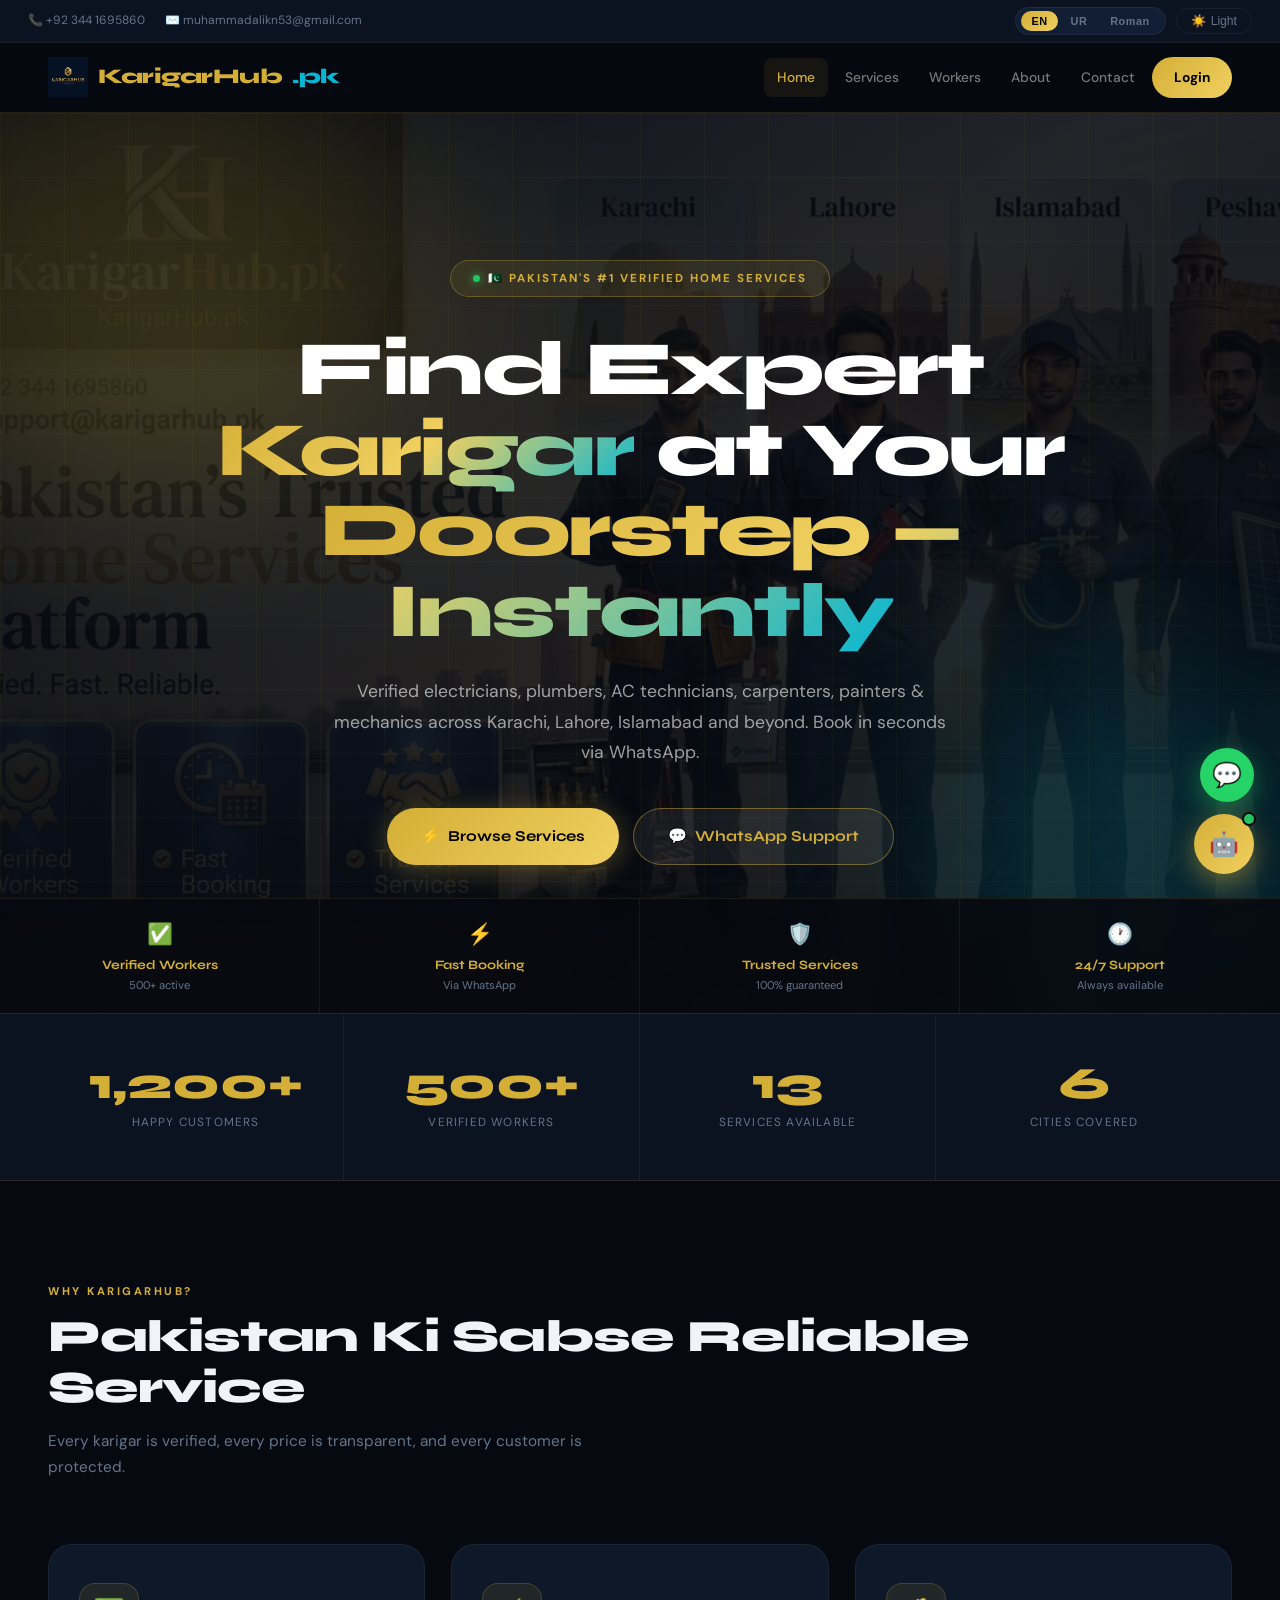
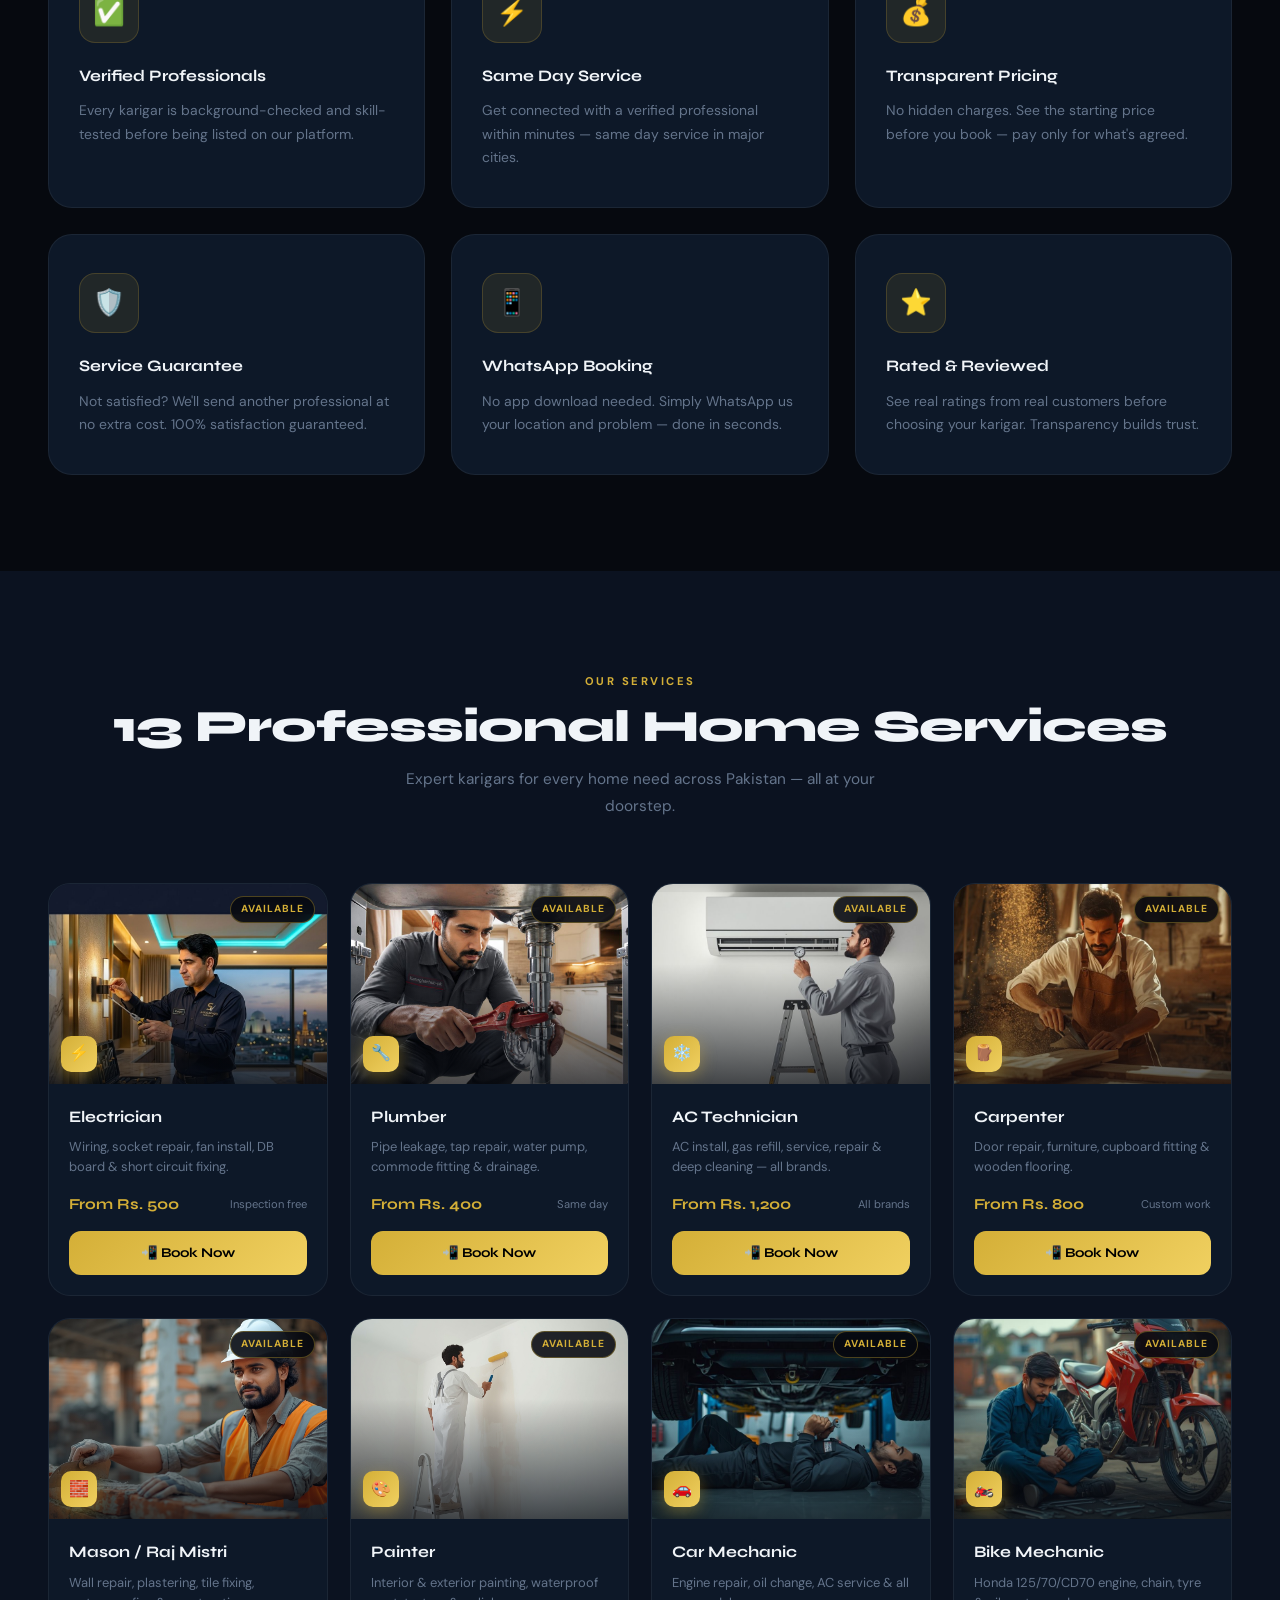
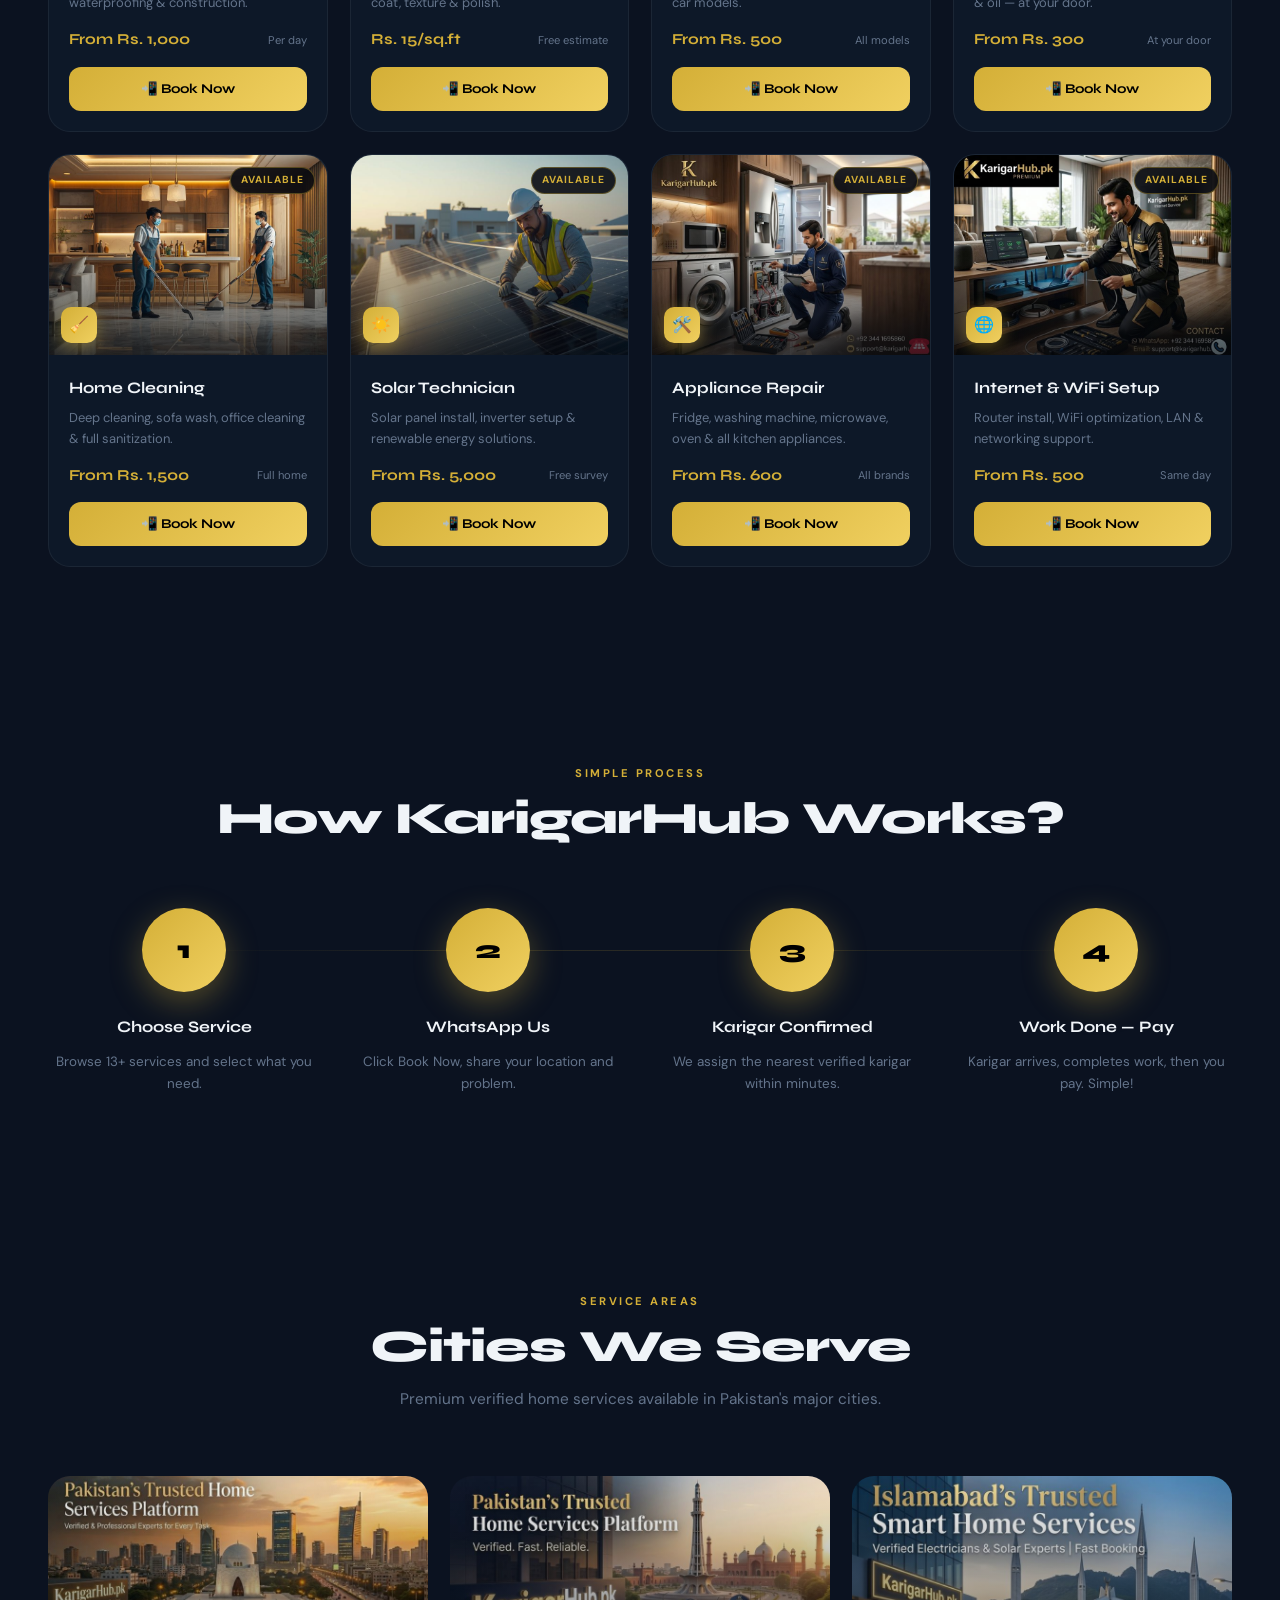
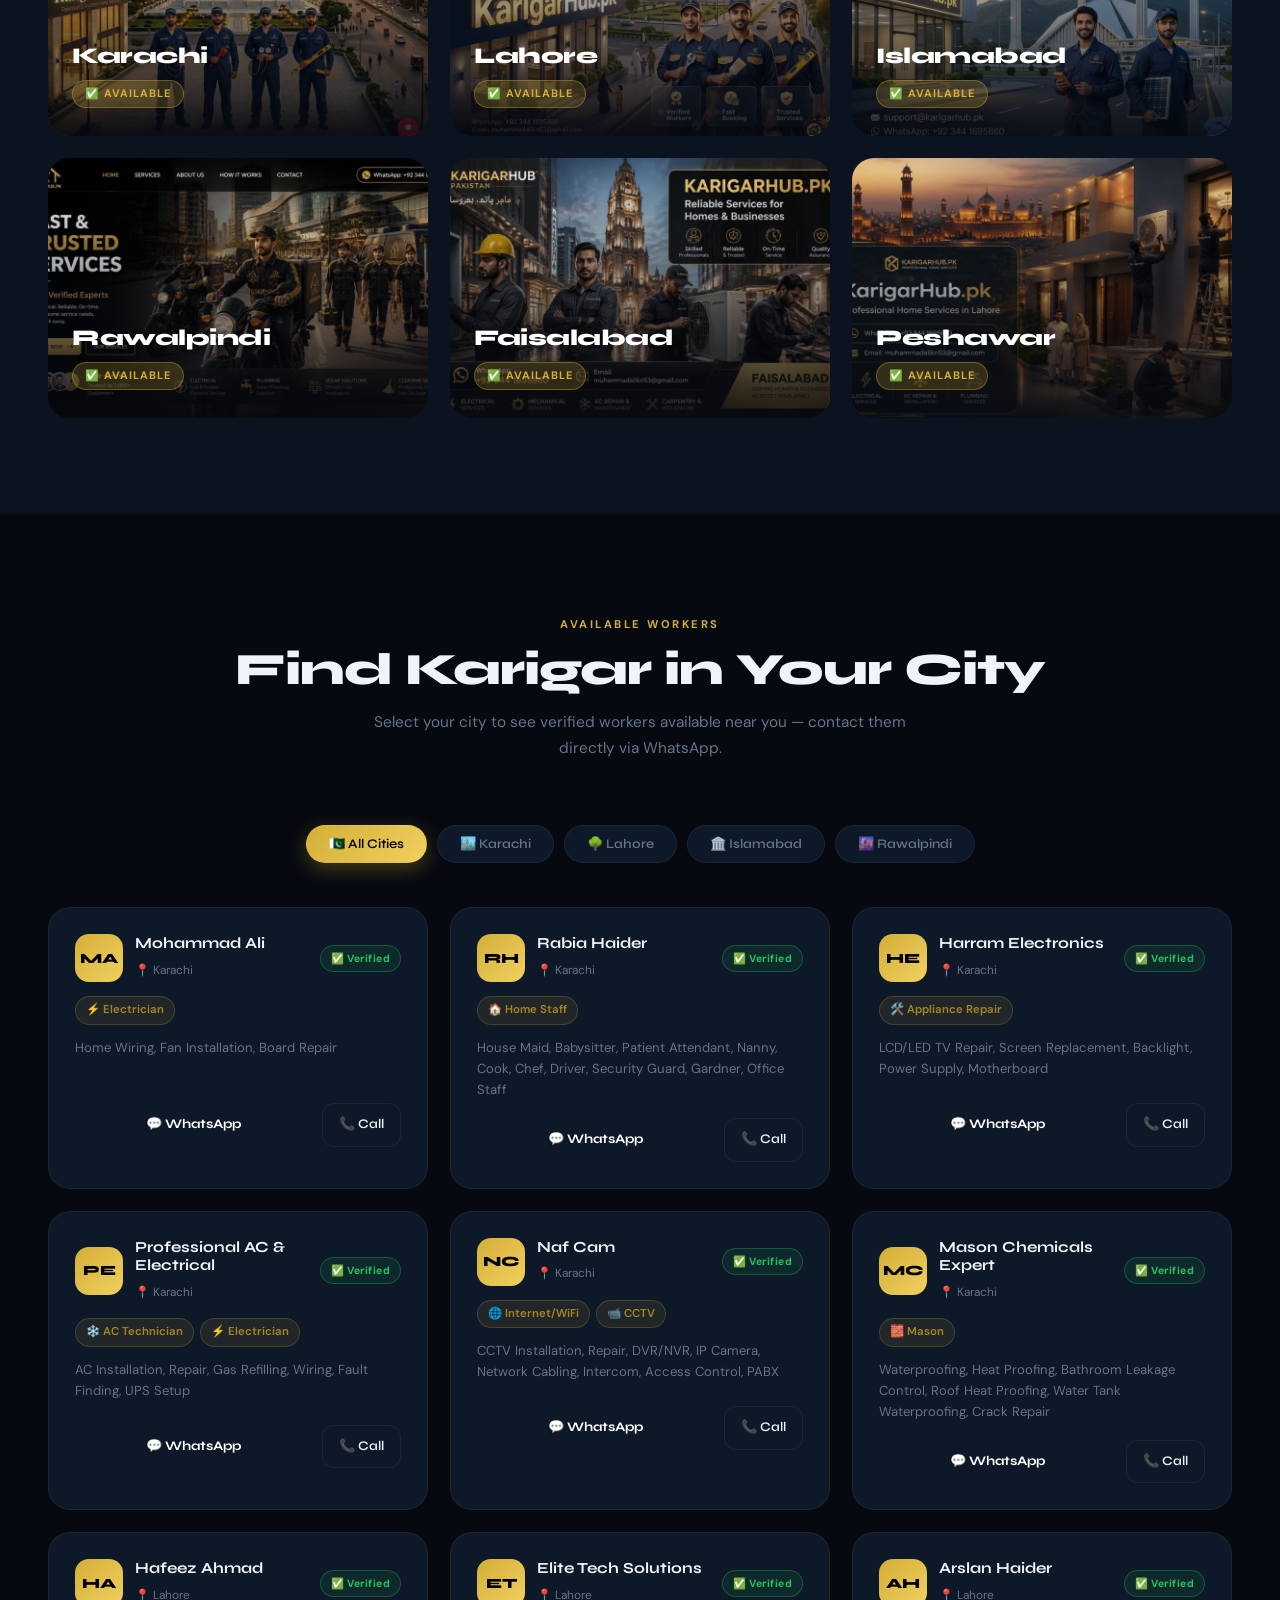
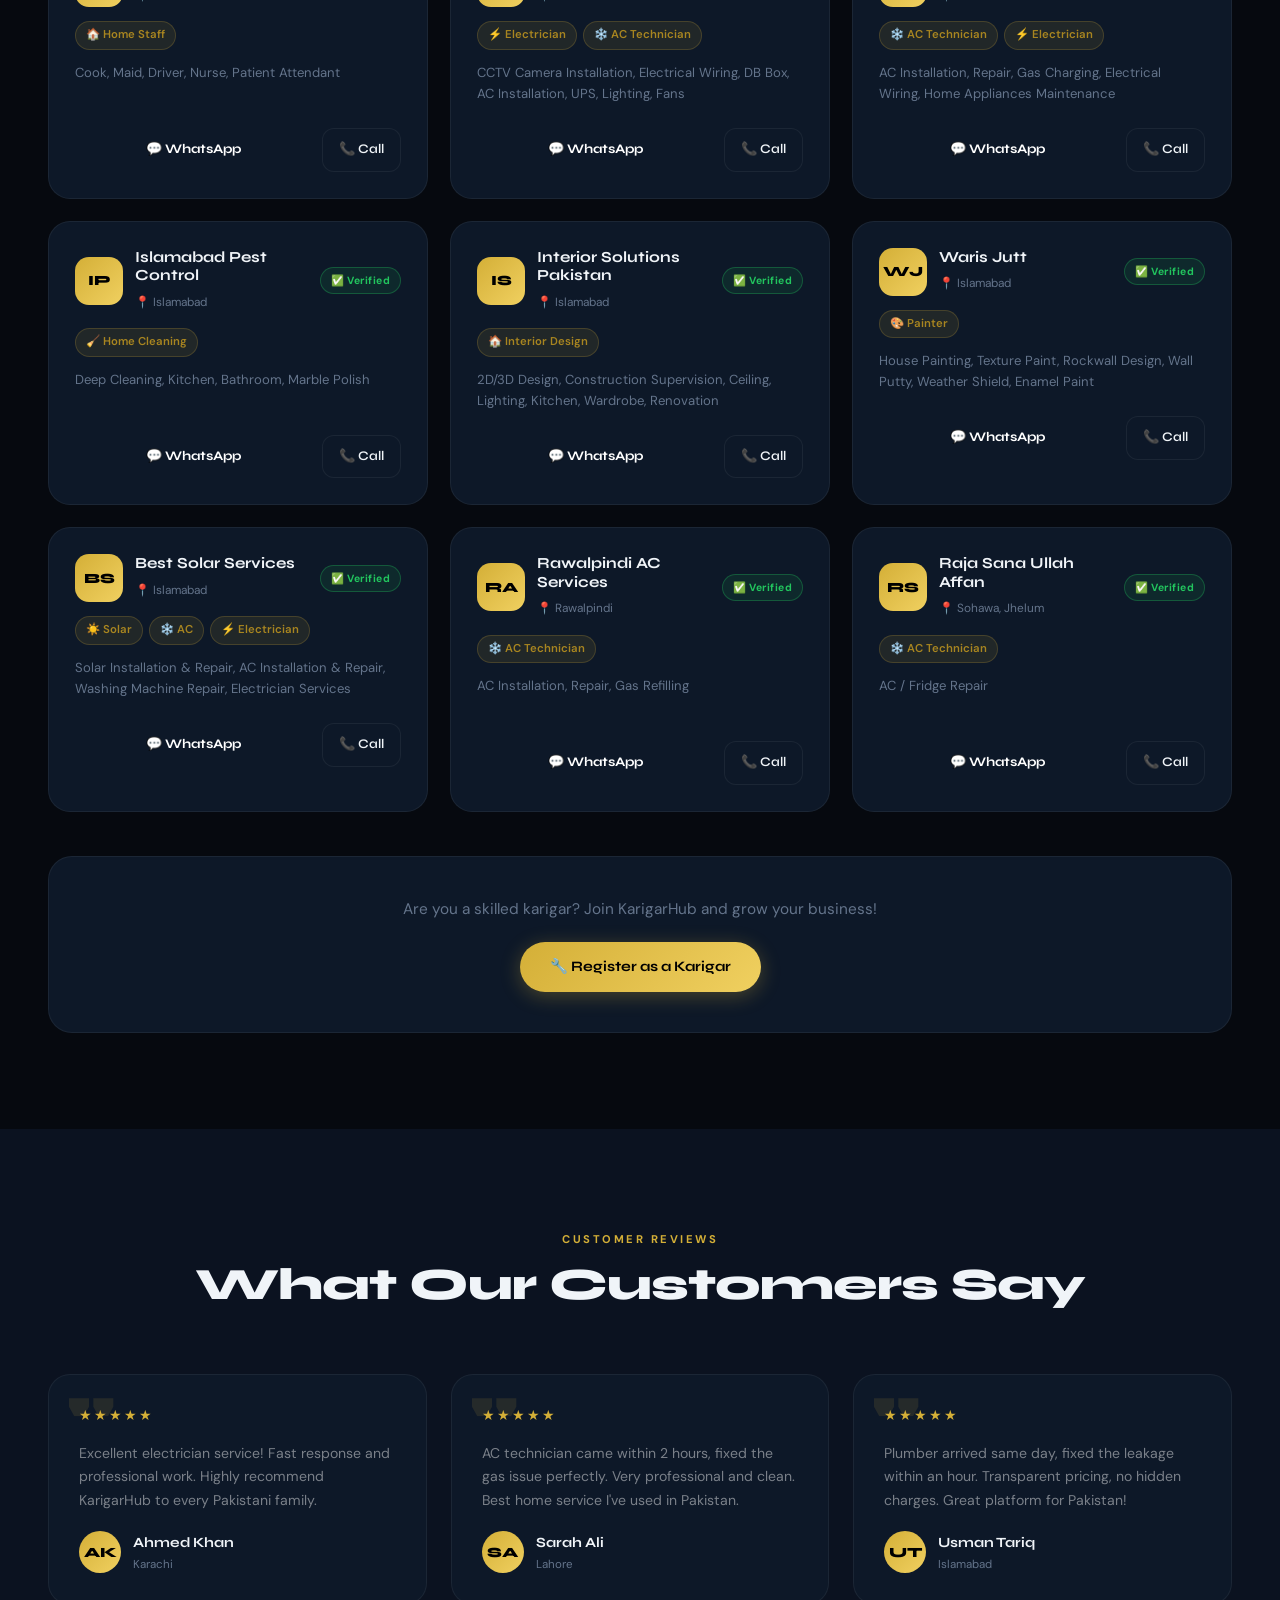
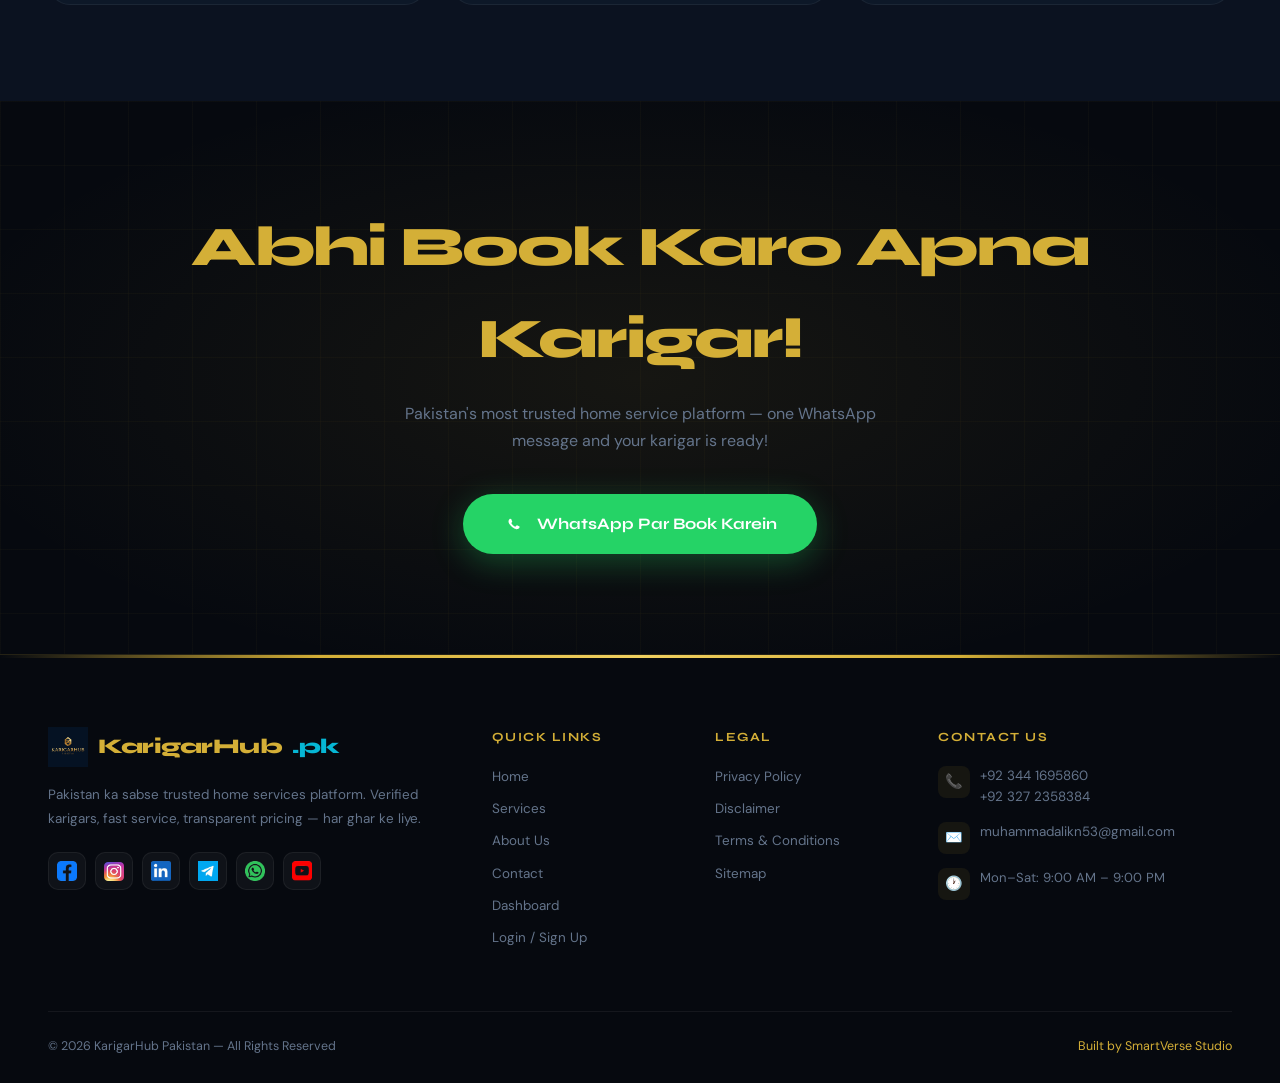
==== commit c3b671f8: "Update index.html" ====
--- a/index.html
+++ b/index.html
@@ -676,12 +676,106 @@
 .rev-r.vis{opacity:1;transform:translateX(0);}
 
 /* ═══════════════════════════════════════════
+   WORKERS SECTION
+═══════════════════════════════════════════ */
+.worker-tabs{
+  display:flex;flex-wrap:wrap;gap:10px;
+  justify-content:center;margin-bottom:44px;
+}
+.wtab{
+  background:var(--card);border:1.5px solid var(--border2);
+  color:var(--muted);font-family:var(--fh);font-size:.82rem;font-weight:600;
+  padding:10px 22px;border-radius:999px;cursor:pointer;
+  transition:all .3s;
+}
+.wtab:hover{border-color:var(--border);color:var(--gold);}
+.wtab.active{
+  background:linear-gradient(135deg,var(--gold),var(--gold-lt));
+  color:#000;border-color:transparent;
+  box-shadow:0 6px 20px rgba(212,175,55,.3);
+}
+.workers-grid{
+  display:grid;grid-template-columns:repeat(3,1fr);
+  gap:22px;margin-bottom:44px;
+}
+.wcard{
+  background:var(--card);border:1px solid var(--border2);
+  border-radius:22px;padding:26px;
+  transition:all .4s;position:relative;overflow:hidden;
+}
+.wcard::before{
+  content:'';position:absolute;top:0;left:0;right:0;height:3px;
+  background:linear-gradient(90deg,var(--gold),var(--gold-lt));
+  opacity:0;transition:opacity .4s;
+}
+.wcard:hover{transform:translateY(-6px);box-shadow:var(--shadow);border-color:var(--border);}
+.wcard:hover::before{opacity:1;}
+.wcard.hidden{display:none;}
+.wcard-top{display:flex;align-items:center;gap:12px;margin-bottom:14px;}
+.wcard-avatar{
+  width:48px;height:48px;min-width:48px;
+  background:linear-gradient(135deg,var(--gold),var(--gold-lt));
+  border-radius:14px;display:flex;align-items:center;justify-content:center;
+  font-family:var(--fh);font-size:.88rem;font-weight:800;color:#000;
+  flex-shrink:0;
+}
+.wcard-info{flex:1;}
+.wcard-name{font-family:var(--fh);font-size:.96rem;font-weight:700;color:var(--text);margin-bottom:3px;line-height:1.2;}
+.wcard-city{font-size:.74rem;color:var(--muted);}
+.wcard-badge{
+  background:rgba(34,197,94,.1);border:1px solid rgba(34,197,94,.3);
+  color:var(--green);font-size:.65rem;font-weight:700;
+  padding:4px 10px;border-radius:999px;white-space:nowrap;
+  letter-spacing:.5px;
+}
+.wcard-service{display:flex;flex-wrap:wrap;gap:6px;margin-bottom:12px;}
+.wsvc-tag{
+  background:rgba(212,175,55,.1);border:1px solid rgba(212,175,55,.2);
+  color:var(--gold-dk);font-size:.71rem;font-weight:600;
+  padding:4px 10px;border-radius:999px;
+}
+.wcard-desc{
+  color:var(--muted);font-size:.82rem;line-height:1.6;
+  margin-bottom:18px;min-height:48px;
+}
+.wcard-btns{display:flex;gap:10px;}
+.wbtn-wa{
+  flex:1;display:flex;align-items:center;justify-content:center;gap:6px;
+  background:var(--wa);color:#fff;
+  font-family:var(--fh);font-size:.82rem;font-weight:700;
+  padding:10px 16px;border-radius:12px;transition:all .3s;
+}
+.wbtn-wa:hover{transform:translateY(-2px);box-shadow:0 8px 22px rgba(37,211,102,.35);}
+.wbtn-call{
+  display:flex;align-items:center;justify-content:center;gap:5px;
+  background:var(--card);border:1.5px solid var(--border2);
+  color:var(--text);font-family:var(--fh);font-size:.82rem;font-weight:600;
+  padding:10px 16px;border-radius:12px;transition:all .3s;white-space:nowrap;
+}
+.wbtn-call:hover{border-color:var(--gold);color:var(--gold);}
+.workers-cta{
+  text-align:center;padding:40px;
+  background:var(--card);border:1px solid var(--border2);
+  border-radius:24px;
+}
+.workers-cta p{color:var(--muted);font-size:.96rem;margin-bottom:20px;}
+.wjoin-btn{
+  display:inline-flex;align-items:center;gap:8px;
+  background:linear-gradient(135deg,var(--gold),var(--gold-lt));
+  color:#000;font-family:var(--fh);font-size:.9rem;font-weight:700;
+  padding:13px 30px;border-radius:999px;transition:all .3s;
+  box-shadow:0 4px 20px rgba(212,175,55,.3);
+}
+.wjoin-btn:hover{transform:translateY(-3px);box-shadow:0 10px 30px rgba(212,175,55,.45);}
+
+/* ═══════════════════════════════════════════
    RESPONSIVE
 ═══════════════════════════════════════════ */
 @media(max-width:1100px){
   .svc-grid{grid-template-columns:repeat(3,1fr);}
   .feat-grid{grid-template-columns:repeat(2,1fr);}
   .cities-grid{grid-template-columns:repeat(2,1fr);}
+  .workers-grid{grid-template-columns:repeat(2,1fr);}
   .ft-grid{grid-template-columns:1fr 1fr;}
   .stats-bar .container{grid-template-columns:repeat(2,1fr);}
 }
@@ -695,7 +789,7 @@
     display:none;border-bottom:1px solid var(--border);
   }
   .nav-links.open{display:flex;}
-  .svc-grid,.feat-grid,.steps-grid,.test-grid{grid-template-columns:1fr;}
+  .svc-grid,.feat-grid,.steps-grid,.test-grid,.workers-grid{grid-template-columns:1fr;}
   .steps-grid::before{display:none;}
   .cities-grid{grid-template-columns:1fr;}
   .hero-bar{grid-template-columns:repeat(2,1fr);}
@@ -704,6 +798,8 @@
   .ai-box{width:300px;right:-14px;}
   .wa-float{right:18px;bottom:96px;}
   .ai-wrap{right:18px;bottom:22px;}
+  .worker-tabs{gap:7px;}
+  .wtab{font-size:.76rem;padding:8px 16px;}
 }
 </style>
 </head>
@@ -740,6 +836,7 @@
     <nav class="nav-links" id="nav">
       <a href="index.html" class="active" data-en="Home" data-ur="ہوم" data-roman="Home">Home</a>
       <a href="#services" data-en="Services" data-ur="خدمات" data-roman="Khidmat">Services</a>
+      <a href="#workers" data-en="Workers" data-ur="کاریگر" data-roman="Karigar">Workers</a>
       <a href="about.html" data-en="About" data-ur="ہمارے بارے" data-roman="Hamare Bare">About</a>
       <a href="contact.html" data-en="Contact" data-ur="رابطہ" data-roman="Rabta">Contact</a>
       <a href="login.html" class="btn-login">Login</a>
@@ -1146,6 +1243,366 @@
   </div>
 </section>
 
+<!-- ═══ WORKERS SECTION ═══ -->
+<section class="section" id="workers" style="background:var(--bg);">
+  <div class="container">
+    <div class="sec-hdr tc rev">
+      <span class="sec-eye" data-en="Available Workers" data-ur="دستیاب کاریگر" data-roman="Available Karigar">Available Workers</span>
+      <h2 class="sec-h" data-en="Find Karigar in Your City" data-ur="اپنے شہر میں کاریگر تلاش کریں" data-roman="Apne Shehar Mein Karigar Talash Karein">Find Karigar in Your City</h2>
+      <p class="sec-s" data-en="Select your city to see verified workers available near you — contact them directly via WhatsApp." data-ur="اپنا شہر منتخب کریں اور قریبی تصدیق شدہ کاریگر دیکھیں۔" data-roman="Apna shehar chunein aur nearby verified karigar dekhein.">Select your city to see verified workers available near you — contact them directly via WhatsApp.</p>
+    </div>
+
+    <!-- City Filter Tabs -->
+    <div class="worker-tabs rev">
+      <button class="wtab active" onclick="filterWorkers('all')">🇵🇰 All Cities</button>
+      <button class="wtab" onclick="filterWorkers('karachi')">🏙️ Karachi</button>
+      <button class="wtab" onclick="filterWorkers('lahore')">🌳 Lahore</button>
+      <button class="wtab" onclick="filterWorkers('islamabad')">🏛️ Islamabad</button>
+      <button class="wtab" onclick="filterWorkers('rawalpindi')">🌆 Rawalpindi</button>
+    </div>
+
+    <!-- Workers Grid -->
+    <div class="workers-grid" id="workersGrid">
+
+      <!-- KARACHI WORKERS -->
+      <div class="wcard rev" data-city="karachi">
+        <div class="wcard-top">
+          <div class="wcard-avatar">MA</div>
+          <div class="wcard-info">
+            <h4 class="wcard-name">Mohammad Ali</h4>
+            <span class="wcard-city">📍 Karachi</span>
+          </div>
+          <div class="wcard-badge">✅ Verified</div>
+        </div>
+        <div class="wcard-service">
+          <span class="wsvc-tag">⚡ Electrician</span>
+        </div>
+        <p class="wcard-desc">Home Wiring, Fan Installation, Board Repair</p>
+        <div class="wcard-btns">
+          <a href="https://wa.me/923221234567?text=Assalam%20o%20Alaikum%20-%20I%20need%20your%20service" class="wbtn-wa" target="_blank" rel="noopener">
+            💬 WhatsApp
+          </a>
+          <a href="tel:+923221234567" class="wbtn-call">📞 Call</a>
+        </div>
+      </div>
+
+      <div class="wcard rev" data-city="karachi">
+        <div class="wcard-top">
+          <div class="wcard-avatar">RH</div>
+          <div class="wcard-info">
+            <h4 class="wcard-name">Rabia Haider</h4>
+            <span class="wcard-city">📍 Karachi</span>
+          </div>
+          <div class="wcard-badge">✅ Verified</div>
+        </div>
+        <div class="wcard-service">
+          <span class="wsvc-tag">🏠 Home Staff</span>
+        </div>
+        <p class="wcard-desc">House Maid, Babysitter, Patient Attendant, Nanny, Cook, Chef, Driver, Security Guard, Gardner, Office Staff</p>
+        <div class="wcard-btns">
+          <a href="https://wa.me/923117730998?text=Assalam%20o%20Alaikum%20-%20I%20need%20your%20service" class="wbtn-wa" target="_blank" rel="noopener">
+            💬 WhatsApp
+          </a>
+          <a href="tel:+923117730998" class="wbtn-call">📞 Call</a>
+        </div>
+      </div>
+
+      <div class="wcard rev" data-city="karachi">
+        <div class="wcard-top">
+          <div class="wcard-avatar">HE</div>
+          <div class="wcard-info">
+            <h4 class="wcard-name">Harram Electronics</h4>
+            <span class="wcard-city">📍 Karachi</span>
+          </div>
+          <div class="wcard-badge">✅ Verified</div>
+        </div>
+        <div class="wcard-service">
+          <span class="wsvc-tag">🛠️ Appliance Repair</span>
+        </div>
+        <p class="wcard-desc">LCD/LED TV Repair, Screen Replacement, Backlight, Power Supply, Motherboard</p>
+        <div class="wcard-btns">
+          <a href="https://wa.me/923332613082?text=Assalam%20o%20Alaikum%20-%20I%20need%20your%20service" class="wbtn-wa" target="_blank" rel="noopener">
+            💬 WhatsApp
+          </a>
+          <a href="tel:+923332613082" class="wbtn-call">📞 Call</a>
+        </div>
+      </div>
+
+      <div class="wcard rev" data-city="karachi">
+        <div class="wcard-top">
+          <div class="wcard-avatar">PE</div>
+          <div class="wcard-info">
+            <h4 class="wcard-name">Professional AC & Electrical</h4>
+            <span class="wcard-city">📍 Karachi</span>
+          </div>
+          <div class="wcard-badge">✅ Verified</div>
+        </div>
+        <div class="wcard-service">
+          <span class="wsvc-tag">❄️ AC Technician</span>
+          <span class="wsvc-tag">⚡ Electrician</span>
+        </div>
+        <p class="wcard-desc">AC Installation, Repair, Gas Refilling, Wiring, Fault Finding, UPS Setup</p>
+        <div class="wcard-btns">
+          <a href="https://wa.me/923101090309?text=Assalam%20o%20Alaikum%20-%20I%20need%20your%20service" class="wbtn-wa" target="_blank" rel="noopener">
+            💬 WhatsApp
+          </a>
+          <a href="tel:+923101090309" class="wbtn-call">📞 Call</a>
+        </div>
+      </div>
+
+      <div class="wcard rev" data-city="karachi">
+        <div class="wcard-top">
+          <div class="wcard-avatar">NC</div>
+          <div class="wcard-info">
+            <h4 class="wcard-name">Naf Cam</h4>
+            <span class="wcard-city">📍 Karachi</span>
+          </div>
+          <div class="wcard-badge">✅ Verified</div>
+        </div>
+        <div class="wcard-service">
+          <span class="wsvc-tag">🌐 Internet/WiFi</span>
+          <span class="wsvc-tag">📹 CCTV</span>
+        </div>
+        <p class="wcard-desc">CCTV Installation, Repair, DVR/NVR, IP Camera, Network Cabling, Intercom, Access Control, PABX</p>
+        <div class="wcard-btns">
+          <a href="https://wa.me/923333890771?text=Assalam%20o%20Alaikum%20-%20I%20need%20your%20service" class="wbtn-wa" target="_blank" rel="noopener">
+            💬 WhatsApp
+          </a>
+          <a href="tel:+923333890771" class="wbtn-call">📞 Call</a>
+        </div>
+      </div>
+
+      <div class="wcard rev" data-city="karachi">
+        <div class="wcard-top">
+          <div class="wcard-avatar">MC</div>
+          <div class="wcard-info">
+            <h4 class="wcard-name">Mason Chemicals Expert</h4>
+            <span class="wcard-city">📍 Karachi</span>
+          </div>
+          <div class="wcard-badge">✅ Verified</div>
+        </div>
+        <div class="wcard-service">
+          <span class="wsvc-tag">🧱 Mason</span>
+        </div>
+        <p class="wcard-desc">Waterproofing, Heat Proofing, Bathroom Leakage Control, Roof Heat Proofing, Water Tank Waterproofing, Crack Repair</p>
+        <div class="wcard-btns">
+          <a href="https://wa.me/923202120168?text=Assalam%20o%20Alaikum%20-%20I%20need%20your%20service" class="wbtn-wa" target="_blank" rel="noopener">
+            💬 WhatsApp
+          </a>
+          <a href="tel:+923202120168" class="wbtn-call">📞 Call</a>
+        </div>
+      </div>
+
+      <!-- LAHORE WORKERS -->
+      <div class="wcard rev" data-city="lahore">
+        <div class="wcard-top">
+          <div class="wcard-avatar">HA</div>
+          <div class="wcard-info">
+            <h4 class="wcard-name">Hafeez Ahmad</h4>
+            <span class="wcard-city">📍 Lahore</span>
+          </div>
+          <div class="wcard-badge">✅ Verified</div>
+        </div>
+        <div class="wcard-service">
+          <span class="wsvc-tag">🏠 Home Staff</span>
+        </div>
+        <p class="wcard-desc">Cook, Maid, Driver, Nurse, Patient Attendant</p>
+        <div class="wcard-btns">
+          <a href="https://wa.me/923009434531?text=Assalam%20o%20Alaikum%20-%20I%20need%20your%20service" class="wbtn-wa" target="_blank" rel="noopener">
+            💬 WhatsApp
+          </a>
+          <a href="tel:+923009434531" class="wbtn-call">📞 Call</a>
+        </div>
+      </div>
+
+      <div class="wcard rev" data-city="lahore">
+        <div class="wcard-top">
+          <div class="wcard-avatar">ET</div>
+          <div class="wcard-info">
+            <h4 class="wcard-name">Elite Tech Solutions</h4>
+            <span class="wcard-city">📍 Lahore</span>
+          </div>
+          <div class="wcard-badge">✅ Verified</div>
+        </div>
+        <div class="wcard-service">
+          <span class="wsvc-tag">⚡ Electrician</span>
+          <span class="wsvc-tag">❄️ AC Technician</span>
+        </div>
+        <p class="wcard-desc">CCTV Camera Installation, Electrical Wiring, DB Box, AC Installation, UPS, Lighting, Fans</p>
+        <div class="wcard-btns">
+          <a href="https://wa.me/923712498146?text=Assalam%20o%20Alaikum%20-%20I%20need%20your%20service" class="wbtn-wa" target="_blank" rel="noopener">
+            💬 WhatsApp
+          </a>
+          <a href="tel:+923712498146" class="wbtn-call">📞 Call</a>
+        </div>
+      </div>
+
+      <div class="wcard rev" data-city="lahore">
+        <div class="wcard-top">
+          <div class="wcard-avatar">AH</div>
+          <div class="wcard-info">
+            <h4 class="wcard-name">Arslan Haider</h4>
+            <span class="wcard-city">📍 Lahore</span>
+          </div>
+          <div class="wcard-badge">✅ Verified</div>
+        </div>
+        <div class="wcard-service">
+          <span class="wsvc-tag">❄️ AC Technician</span>
+          <span class="wsvc-tag">⚡ Electrician</span>
+        </div>
+        <p class="wcard-desc">AC Installation, Repair, Gas Charging, Electrical Wiring, Home Appliances Maintenance</p>
+        <div class="wcard-btns">
+          <a href="https://wa.me/923024460228?text=Assalam%20o%20Alaikum%20-%20I%20need%20your%20service" class="wbtn-wa" target="_blank" rel="noopener">
+            💬 WhatsApp
+          </a>
+          <a href="tel:+923024460228" class="wbtn-call">📞 Call</a>
+        </div>
+      </div>
+
+      <!-- ISLAMABAD WORKERS -->
+      <div class="wcard rev" data-city="islamabad">
+        <div class="wcard-top">
+          <div class="wcard-avatar">IP</div>
+          <div class="wcard-info">
+            <h4 class="wcard-name">Islamabad Pest Control</h4>
+            <span class="wcard-city">📍 Islamabad</span>
+          </div>
+          <div class="wcard-badge">✅ Verified</div>
+        </div>
+        <div class="wcard-service">
+          <span class="wsvc-tag">🧹 Home Cleaning</span>
+        </div>
+        <p class="wcard-desc">Deep Cleaning, Kitchen, Bathroom, Marble Polish</p>
+        <div class="wcard-btns">
+          <a href="https://wa.me/923195399982?text=Assalam%20o%20Alaikum%20-%20I%20need%20your%20service" class="wbtn-wa" target="_blank" rel="noopener">
+            💬 WhatsApp
+          </a>
+          <a href="tel:+923195399982" class="wbtn-call">📞 Call</a>
+        </div>
+      </div>
+
+      <div class="wcard rev" data-city="islamabad">
+        <div class="wcard-top">
+          <div class="wcard-avatar">IS</div>
+          <div class="wcard-info">
+            <h4 class="wcard-name">Interior Solutions Pakistan</h4>
+            <span class="wcard-city">📍 Islamabad</span>
+          </div>
+          <div class="wcard-badge">✅ Verified</div>
+        </div>
+        <div class="wcard-service">
+          <span class="wsvc-tag">🏠 Interior Design</span>
+        </div>
+        <p class="wcard-desc">2D/3D Design, Construction Supervision, Ceiling, Lighting, Kitchen, Wardrobe, Renovation</p>
+        <div class="wcard-btns">
+          <a href="https://wa.me/923042359559?text=Assalam%20o%20Alaikum%20-%20I%20need%20your%20service" class="wbtn-wa" target="_blank" rel="noopener">
+            💬 WhatsApp
+          </a>
+          <a href="tel:+923042359559" class="wbtn-call">📞 Call</a>
+        </div>
+      </div>
+
+      <div class="wcard rev" data-city="islamabad">
+        <div class="wcard-top">
+          <div class="wcard-avatar">WJ</div>
+          <div class="wcard-info">
+            <h4 class="wcard-name">Waris Jutt</h4>
+            <span class="wcard-city">📍 Islamabad</span>
+          </div>
+          <div class="wcard-badge">✅ Verified</div>
+        </div>
+        <div class="wcard-service">
+          <span class="wsvc-tag">🎨 Painter</span>
+        </div>
+        <p class="wcard-desc">House Painting, Texture Paint, Rockwall Design, Wall Putty, Weather Shield, Enamel Paint</p>
+        <div class="wcard-btns">
+          <a href="https://wa.me/923401055330?text=Assalam%20o%20Alaikum%20-%20I%20need%20your%20service" class="wbtn-wa" target="_blank" rel="noopener">
+            💬 WhatsApp
+          </a>
+          <a href="tel:+923401055330" class="wbtn-call">📞 Call</a>
+        </div>
+      </div>
+
+      <div class="wcard rev" data-city="islamabad">
+        <div class="wcard-top">
+          <div class="wcard-avatar">BS</div>
+          <div class="wcard-info">
+            <h4 class="wcard-name">Best Solar Services</h4>
+            <span class="wcard-city">📍 Islamabad</span>
+          </div>
+          <div class="wcard-badge">✅ Verified</div>
+        </div>
+        <div class="wcard-service">
+          <span class="wsvc-tag">☀️ Solar</span>
+          <span class="wsvc-tag">❄️ AC</span>
+          <span class="wsvc-tag">⚡ Electrician</span>
+        </div>
+        <p class="wcard-desc">Solar Installation & Repair, AC Installation & Repair, Washing Machine Repair, Electrician Services</p>
+        <div class="wcard-btns">
+          <a href="https://wa.me/923064070970?text=Assalam%20o%20Alaikum%20-%20I%20need%20your%20service" class="wbtn-wa" target="_blank" rel="noopener">
+            💬 WhatsApp
+          </a>
+          <a href="tel:+923064070970" class="wbtn-call">📞 Call</a>
+        </div>
+      </div>
+
+      <!-- RAWALPINDI WORKERS -->
+      <div class="wcard rev" data-city="rawalpindi">
+        <div class="wcard-top">
+          <div class="wcard-avatar">RA</div>
+          <div class="wcard-info">
+            <h4 class="wcard-name">Rawalpindi AC Services</h4>
+            <span class="wcard-city">📍 Rawalpindi</span>
+          </div>
+          <div class="wcard-badge">✅ Verified</div>
+        </div>
+        <div class="wcard-service">
+          <span class="wsvc-tag">❄️ AC Technician</span>
+        </div>
+        <p class="wcard-desc">AC Installation, Repair, Gas Refilling</p>
+        <div class="wcard-btns">
+          <a href="https://wa.me/923002376265?text=Assalam%20o%20Alaikum%20-%20I%20need%20your%20service" class="wbtn-wa" target="_blank" rel="noopener">
+            💬 WhatsApp
+          </a>
+          <a href="tel:+923002376265" class="wbtn-call">📞 Call</a>
+        </div>
+      </div>
+
+      <!-- JHELUM / SOHAWA -->
+      <div class="wcard rev" data-city="other">
+        <div class="wcard-top">
+          <div class="wcard-avatar">RS</div>
+          <div class="wcard-info">
+            <h4 class="wcard-name">Raja Sana Ullah Affan</h4>
+            <span class="wcard-city">📍 Sohawa, Jhelum</span>
+          </div>
+          <div class="wcard-badge">✅ Verified</div>
+        </div>
+        <div class="wcard-service">
+          <span class="wsvc-tag">❄️ AC Technician</span>
+        </div>
+        <p class="wcard-desc">AC / Fridge Repair</p>
+        <div class="wcard-btns">
+          <a href="https://wa.me/923020491095?text=Assalam%20o%20Alaikum%20-%20I%20need%20your%20service" class="wbtn-wa" target="_blank" rel="noopener">
+            💬 WhatsApp
+          </a>
+          <a href="tel:+923020491095" class="wbtn-call">📞 Call</a>
+        </div>
+      </div>
+
+    </div><!-- end workers-grid -->
+
+    <!-- Add More CTA -->
+    <div class="workers-cta rev">
+      <p data-en="Are you a skilled karigar? Join KarigarHub and grow your business!" data-ur="کیا آپ ہنرمند کاریگر ہیں؟ کاریگرہب سے جڑیں اور اپنا کاروبار بڑھائیں!" data-roman="Kya aap skilled karigar hain? KarigarHub se judein aur apna business barhaein!">Are you a skilled karigar? Join KarigarHub and grow your business!</p>
+      <a href="https://wa.me/923441695860?text=Hi+KarigarHub%2C+mujhe+karigar+ke+tor+par+register+karna+hai" class="wjoin-btn" target="_blank" rel="noopener">
+        🔧 Register as a Karigar
+      </a>
+    </div>
+
+  </div>
+</section>
+
 <!-- ═══ TESTIMONIALS ═══ -->
 <section class="section test-section">
   <div class="container">
@@ -1306,6 +1763,21 @@
 if("serviceWorker" in navigator){
   window.addEventListener("load",()=>{
     navigator.serviceWorker.register("service-worker.js").catch(()=>{});
+  });
+}
+
+/* ═══ WORKERS FILTER ═══ */
+function filterWorkers(city){
+  // Update active tab
+  document.querySelectorAll('.wtab').forEach(t=>t.classList.remove('active'));
+  event.target.classList.add('active');
+  // Filter cards
+  document.querySelectorAll('.wcard').forEach(card=>{
+    if(city==='all' || card.dataset.city===city){
+      card.classList.remove('hidden');
+    } else {
+      card.classList.add('hidden');
+    }
   });
 }
 
